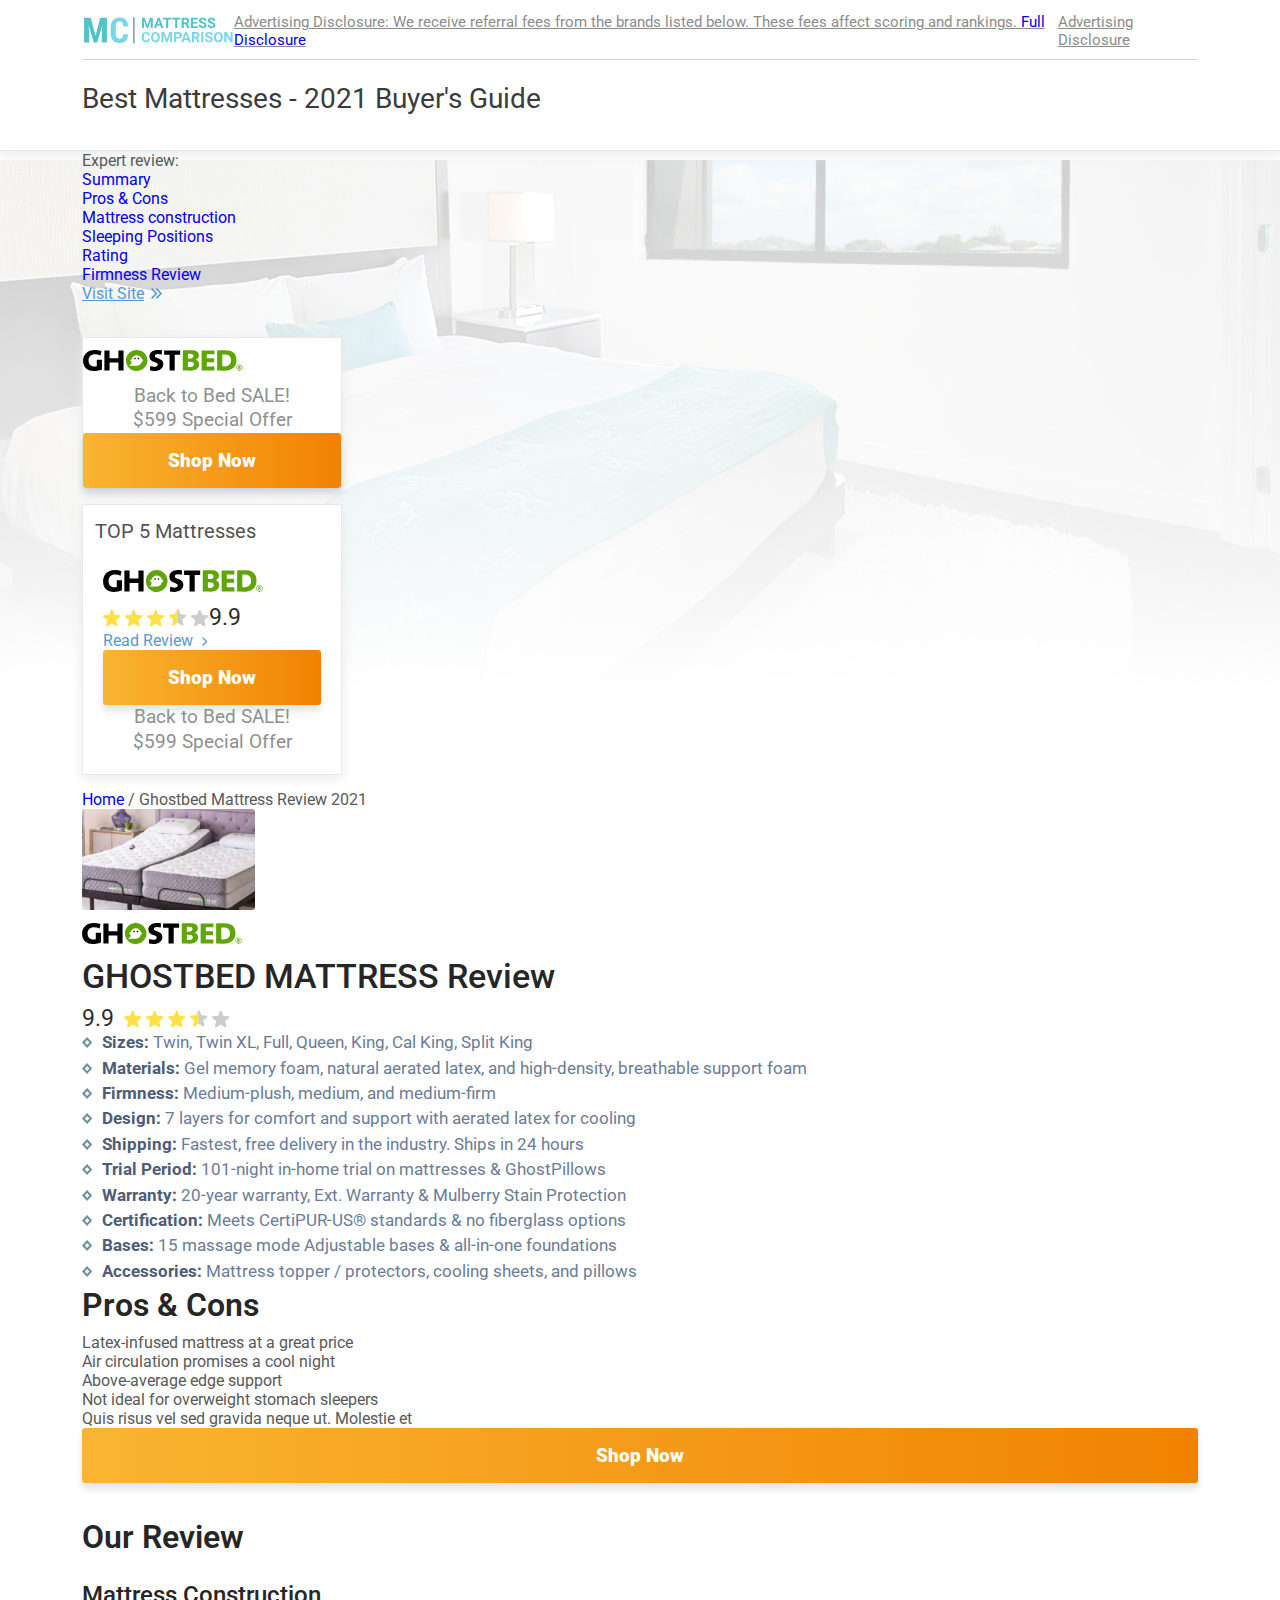
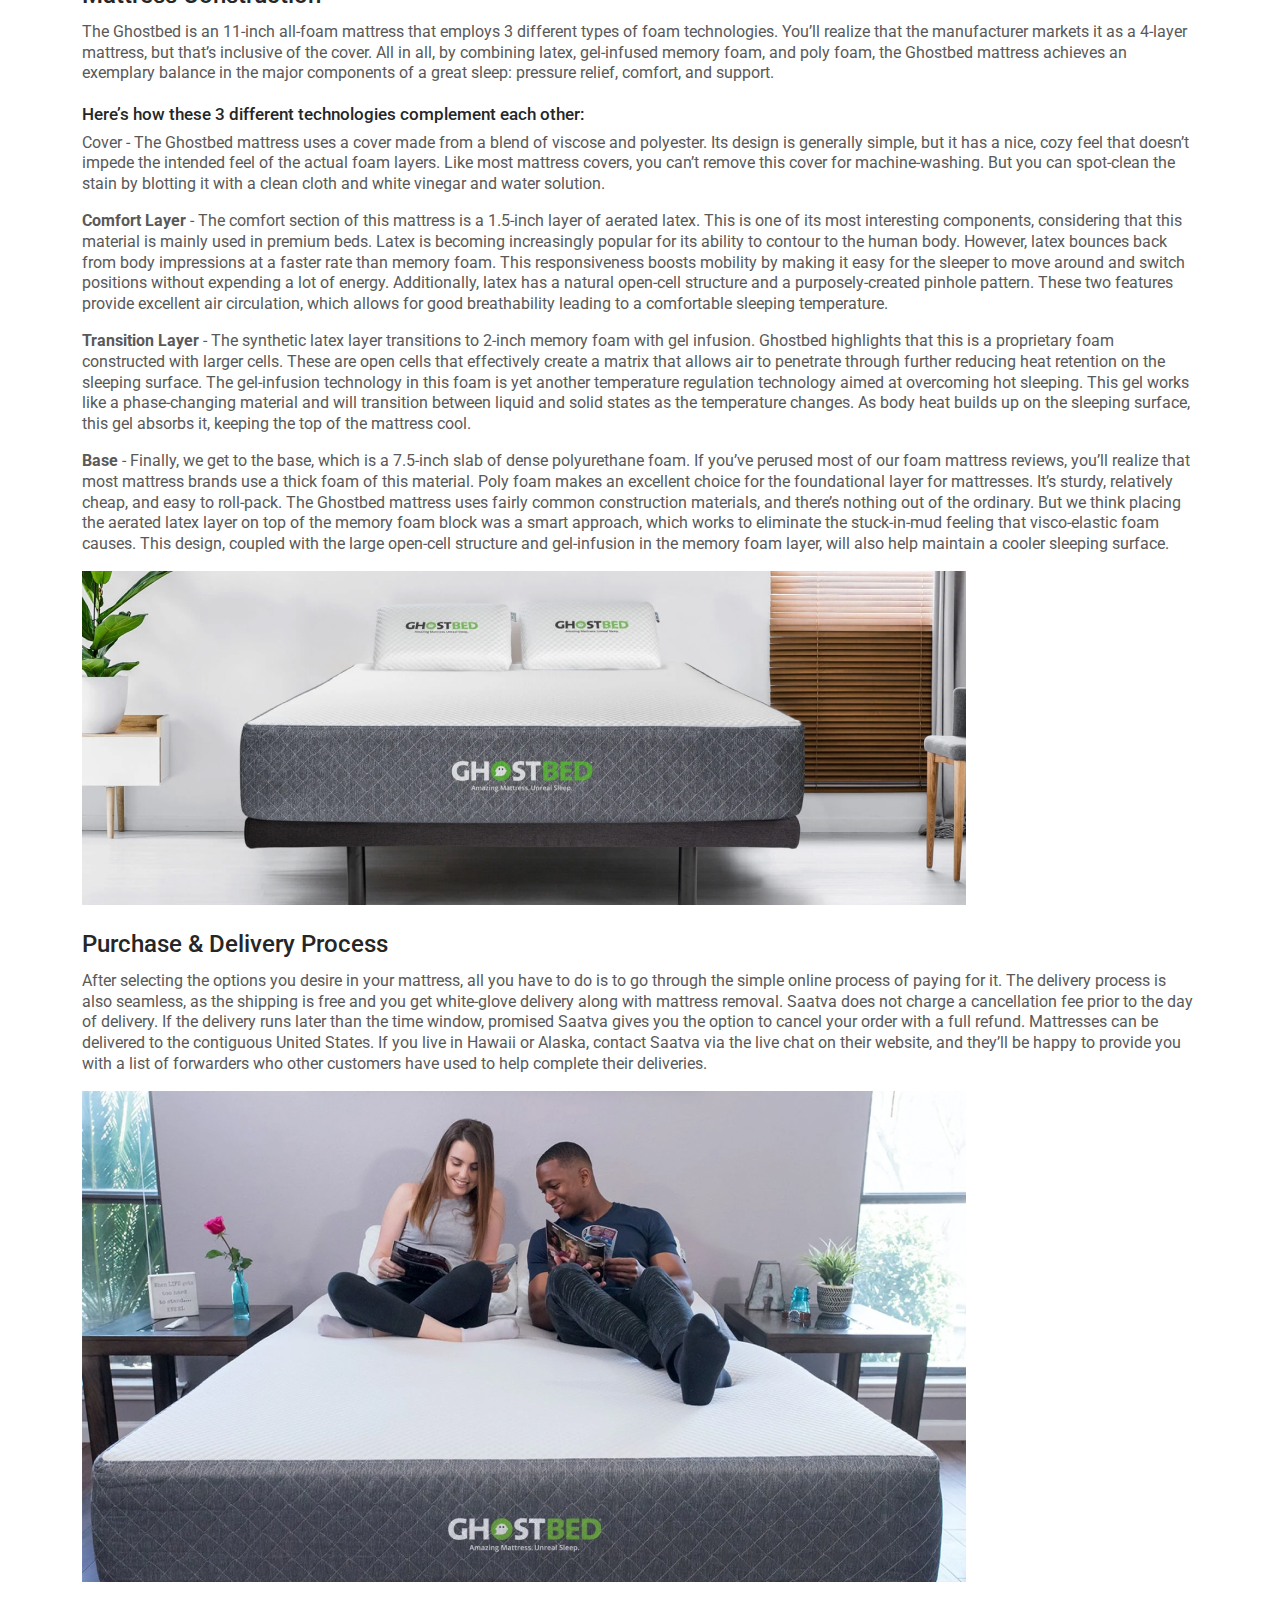
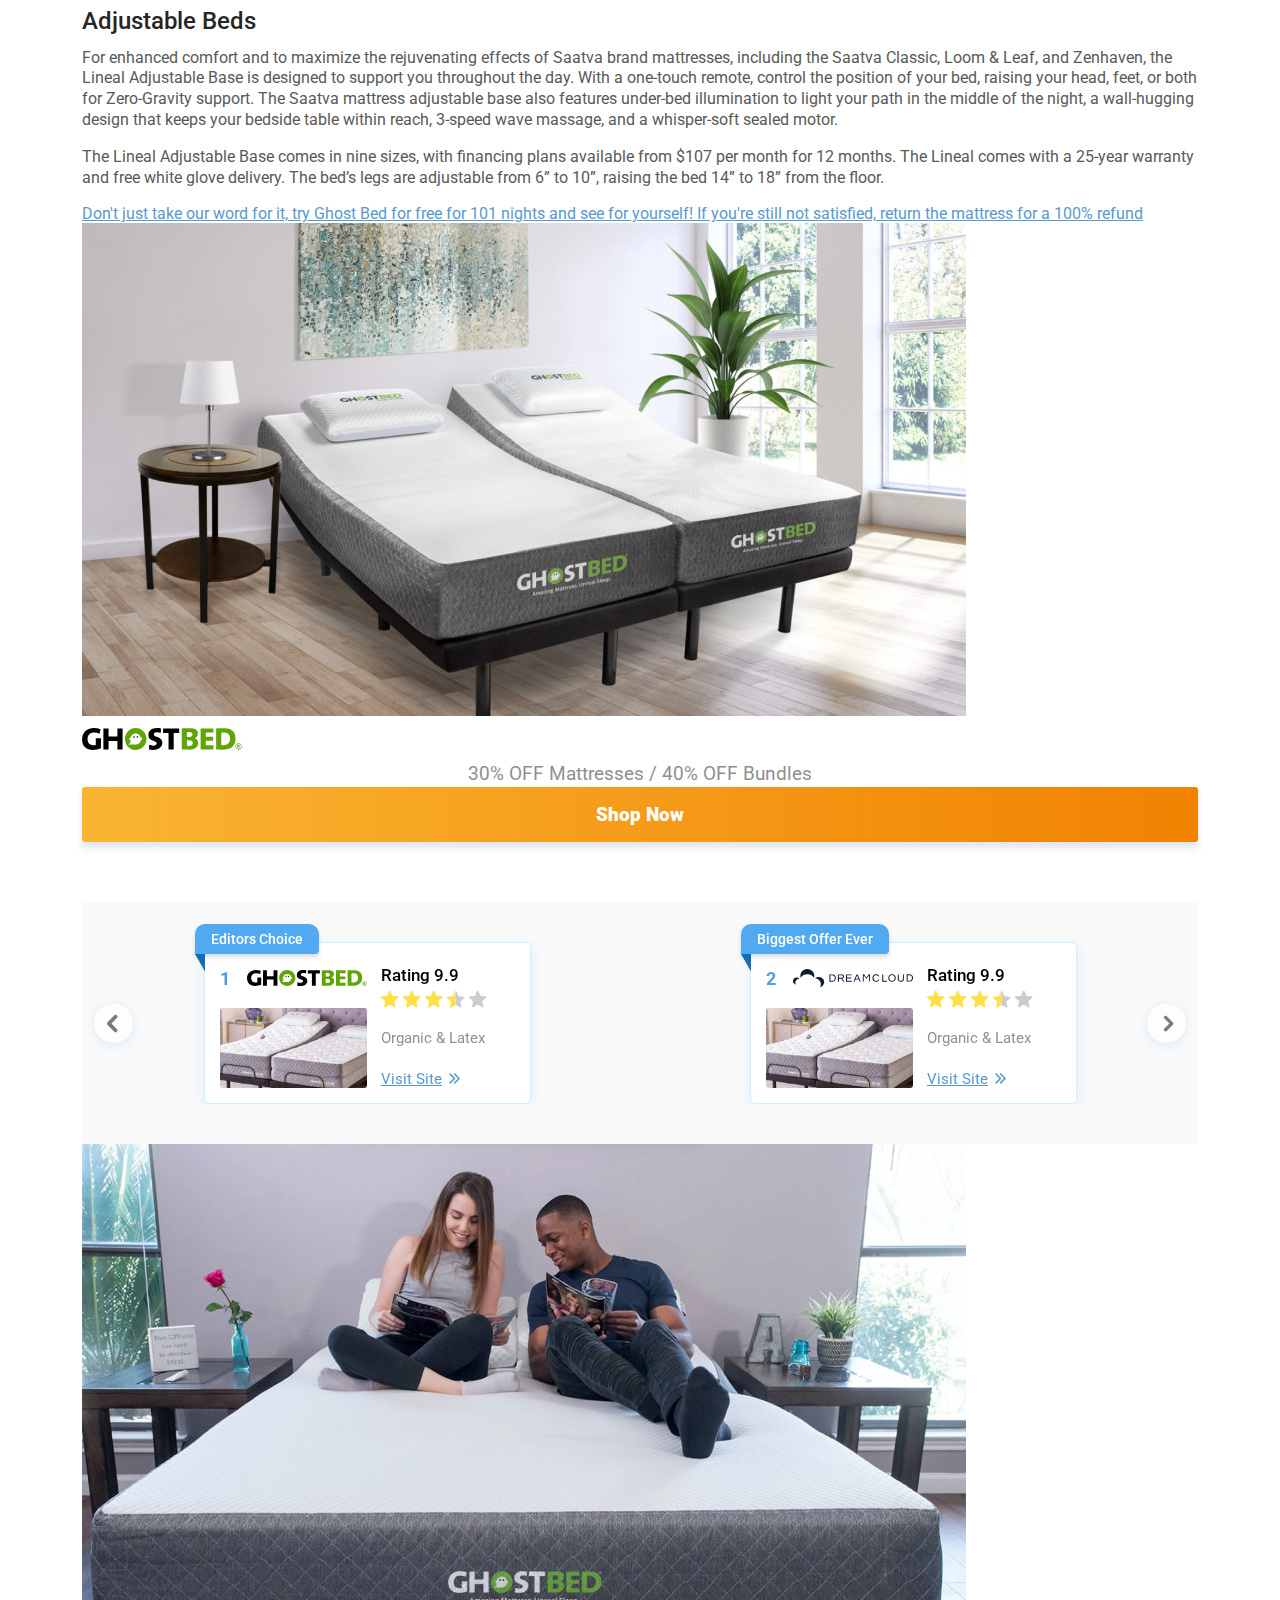
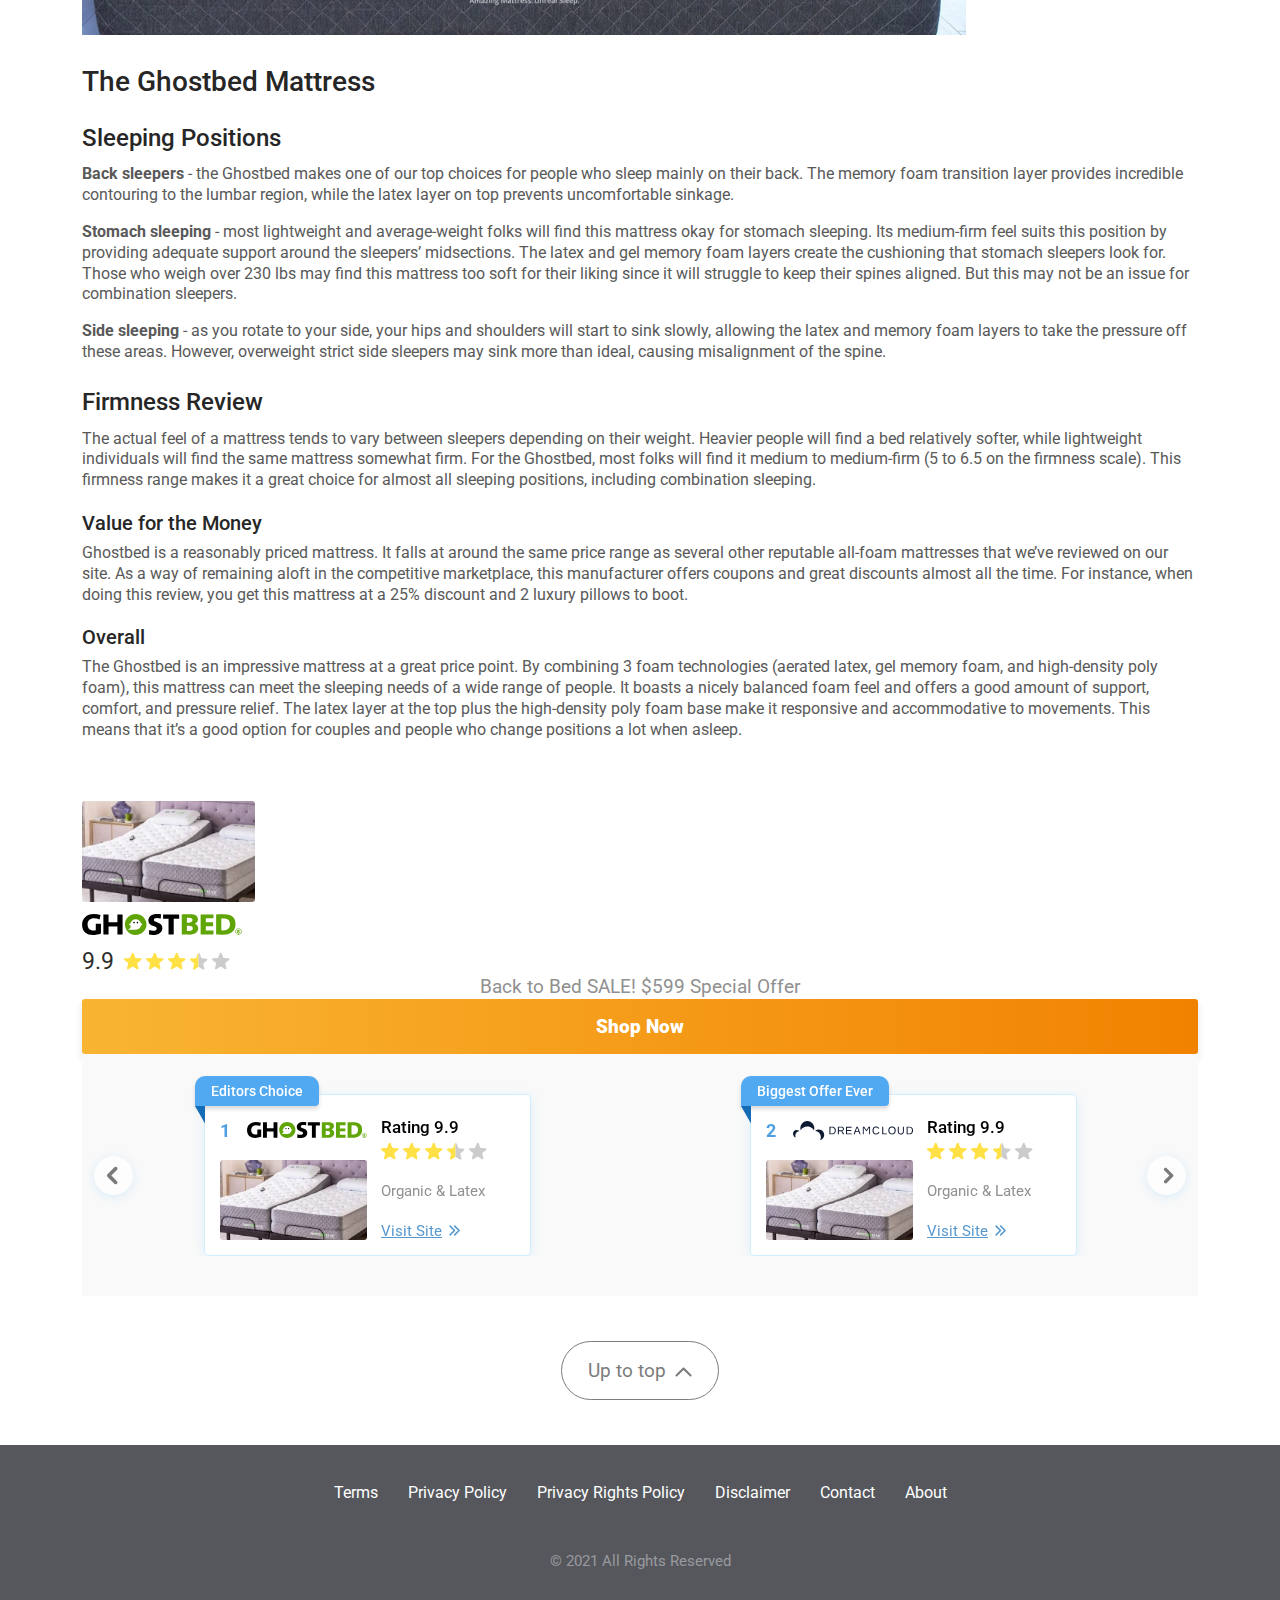
==== review.html @ 54f929f2 "Add files via upload" ====
<!DOCTYPE html>
<html lang="en">
<head>
    <meta name="robots" content="noindex" /> 
    <meta name="AdsBot-Google" content="noindex" />
    
    <meta charset="UTF-8">
    <meta http-equiv="X-UA-Compatible" content="IE=edge">
    <meta name="viewport" content="width=device-width, initial-scale=1.0">
    <title>Top 10 Matresses 2021</title>

    <link rel="preconnect" href="https://fonts.googleapis.com">
    <link rel="preconnect" href="https://fonts.gstatic.com" crossorigin>
    <link href="https://fonts.googleapis.com/css2?family=Roboto:wght@400;500;700&display=swap" rel="stylesheet">
    <link rel="stylesheet" href="css/main.min.css">
    <link rel="stylesheet" href="css/desktop.min.css" media="(min-width: 576px)">
</head>
<body>
    <header class="header">
        <div class="container">
            <nav class="nav header__nav">
                <a href="index.html" class="logo nav__logo">
                    Mattress Comparison
                    <img src="img/main-logo.svg" alt="Logo">
                </a>

                <div class="nav__content">
                    <div class="disclosure nav__disclosure nav__disclosure_desktop">
                        Advertising Disclosure: We receive referral fees from the brands listed below. These fees affect scoring and rankings. <a href="#">Full Disclosure</a>
                    </div>
                    <a href="#" class="disclosure nav__disclosure">
                        Advertising Disclosure
                    </a>
                </div>
            </nav>

            <div class="header__content">
                <h1 class="header__title">Best Mattresses - 2021 Buyer's Guide</h1>
                <div class="updated header__updated">
                    Updated October, 2021
                </div>
            </div>
        </div>
    </header>

    <section class="nav-fixed" id="navFixed">
        <div class="container">
            <nav class="nav">
                <a href="index.html" class="logo nav__logo">
                    Mattress Comparison
                    <img src="img/main-logo.svg" alt="Logo">
                </a>
        
                <div class="nav__content">
                    <a href="#" class="disclosure nav__disclosure">
                        Advertising Disclosure
                    </a>
                </div>
            </nav>
        </div>
    </section>

    <section class="anchor-collapse">
        <div class="container">
            <div class="anchor-collapse__wrapper">
                <div class="anchor-collapse__title">Expert review:</div>
                <div class="anchor-collapse__list">
                    <div class="anchor-collapse__item">
                        <a href="#">Summary</a>
                    </div>
                    <div class="anchor-collapse__item">
                        <a href="#">Pros & Cons</a>
                    </div>
                    <div class="anchor-collapse__item">
                        <a href="#">Mattress construction</a>
                    </div>
                    <div class="anchor-collapse__item">
                        <a href="#">Sleeping Positions</a>
                    </div>
                    <div class="anchor-collapse__item">
                        <a href="#">Rating</a>
                    </div>
                    <div class="anchor-collapse__item">
                        <a href="#">Firmness Review</a>
                    </div>

                    <div class="anchor-collapse__link">
                        <a href="#" class="link link-underline link-double-arrow">Visit Site</a>
                    </div>
                </div>
            </div>
        </div>
    </section>

    <main>
        <div class="container">
            <aside class="aside side_right">
                <div class="aside__block">
                    <div class="card-badge card-badge_blue">Editors Choice</div>

                    <div class="image-logo">
                        <img src="img/mattress-logo.svg" alt="Logo Mattress">
                    </div>

                    <div class="cta-offer">
                        Back to Bed SALE!<br>
                        $599 Special Offer
                    </div>

                    <a href="#" class="btn btn-primary">Shop Now</a>
                </div>

                <div class="aside__block">
                    <div class="aside__title">TOP 5 Mattresses</div>

                    <div class="aside__content">
                        <div class="top5-box">
                            <ul class="top5-list">
                                <li>
                                    <div class="top5__card">
                                        <div class="top5__col">
                                            <div class="image-logo">
                                                <img src="img/mattress-logo.svg" alt="Logo Mattress">
                                            </div>
                                            <div class="score-box top5__score-box">
                                                <div class="score-stars">
                                                    <span class="star star_full"></span>
                                                    <span class="star star_full"></span>
                                                    <span class="star star_full"></span>
                                                    <span class="star star_half"></span>
                                                    <span class="star star_empty"></span>
                                                </div>
                                                <div class="score-value">9.9</div>
                                            </div>
                                            <a href="review.html" class="link link-arrow">
                                                Read Review
                                            </a>
                                        </div>
                                        <div class="top5__col">
                                            <a href="#" class="btn btn-primary">Shop Now</a>
                                            <div class="cta-offer">
                                                Back to Bed SALE!<br>
                                                $599 Special Offer
                                            </div>
                                        </div>
                                    </div>
                                </li>
                            </ul>
                        </div>
                    </div>
                </div>
            </aside>

            <div class="main-content">
                <div class="block-area block-area_shadow-m">
                    <div class="breadcrumbs">
                        <a href="index.html">Home</a>
                        <span>/</span>
                        <span class="current">Ghostbed Mattress Review 2021</span>
                    </div>

                    <section class="summary">
                        <div class="summary__image">
                            <div class="image-img">
                                <img src="img/mattress-img.webp" alt="Image Mattress">
                            </div>
                            <div class="image-logo">
                                <img src="img/mattress-logo.svg" alt="Logo Mattress">
                            </div>
                        </div>

                        <div class="summary__content">
                            <h1>GHOSTBED MATTRESS Review</h1>

                            <div class="score-box summary__score-box">
                                <div class="score-value">9.9</div>
                                <div class="score-stars">
                                    <span class="star star_full"></span>
                                    <span class="star star_full"></span>
                                    <span class="star star_full"></span>
                                    <span class="star star_half"></span>
                                    <span class="star star_empty"></span>
                                </div>
                            </div>

                            <ul class="features-list">
                                <li>
                                    <b>Sizes:</b> Twin, Twin XL, Full, Queen, King, Cal King, Split King
                                </li>
                                <li>
                                    <b>Materials:</b> Gel memory foam, natural aerated latex, and high-density, breathable support foam
                                </li>
                                <li>
                                    <b>Firmness:</b> Medium-plush, medium, and medium-firm
                                </li>
                                <li>
                                    <b>Design:</b> 7 layers for comfort and support with aerated latex for cooling
                                </li>
                                <li>
                                    <b>Shipping:</b> Fastest, free delivery in the industry. Ships in 24 hours
                                </li>
                                <li>
                                    <b>Trial Period:</b> 101-night in-home trial on mattresses & GhostPillows
                                </li>
                                <li>
                                    <b>Warranty:</b> 20-year warranty, Ext. Warranty & Mulberry Stain Protection
                                </li>
                                <li>
                                    <b>Certification:</b> Meets CertiPUR-US® standards & no fiberglass options
                                </li>
                                <li>
                                    <b>Bases:</b> 15 massage mode Adjustable bases & all-in-one foundations
                                </li>
                                <li>
                                    <b>Accessories:</b> Mattress topper / protectors, cooling sheets, and pillows
                                </li>
                            </ul>
                        </div>
                    </section>
                </div>

                <div class="block-area block-area_shadow-m">
                    <section class="pros">
                        <h2>Pros & Cons</h2>

                        <div class="pros__box">
                            <div class="pros__col">
                                <ul class="pros__list pros__list_pros">
                                    <li>Latex-infused mattress at a great price</li>
                                    <li>Air circulation promises a cool night</li>
                                    <li>Above-average edge support</li>
                                </ul>
                            </div>
                            <div class="pros__col">
                                <ul class="pros__list pros__list_cons">
                                    <li>Not ideal for overweight stomach sleepers</li>
                                    <li>Quis risus vel sed gravida neque ut. Molestie et</li>
                                </ul>
                            </div>
                        </div>

                        <a href="#" class="btn btn-primary">Shop Now</a>
                    </section>
                </div>

                <div class="block-area">
                    <section class="article">
                        <h2>Our Review</h2>
    
                        <h4>Mattress Construction</h4>
    
                        <p>
                            The Ghostbed is an 11-inch all-foam mattress that employs 3 different types of foam technologies. You’ll realize that the manufacturer markets it as a 4-layer mattress, but that’s inclusive of the cover. All in all, by combining latex, gel-infused memory foam, and poly foam, the Ghostbed mattress achieves an exemplary balance in the major components of a great sleep: pressure relief, comfort, and support. 
                        </p>
    
                        <h6>Here’s how these 3 different technologies complement each other:</h6>
    
                        <p>
                            Cover - The Ghostbed mattress uses a cover made from a blend of viscose and polyester. Its design is generally simple, but it has a nice, cozy feel that doesn’t impede the intended feel of the actual foam layers. Like most mattress covers, you can’t remove this cover for machine-washing. But you can spot-clean the stain by blotting it with a clean cloth and white vinegar and water solution.
                        </p>
    
                        <p>
                            <b>Comfort Layer</b> - The comfort section of this mattress is a 1.5-inch layer of aerated latex. This is one of its most interesting components, considering that this material is mainly used in premium beds. Latex is becoming increasingly popular for its ability to contour to the human body. However, latex bounces back from body impressions at a faster rate than memory foam. This responsiveness boosts mobility by making it easy for the sleeper to move around and switch positions without expending a lot of energy. Additionally, latex has a natural open-cell structure and a purposely-created pinhole pattern. These two features provide excellent air circulation, which allows for good breathability leading to a comfortable sleeping temperature.
                        </p>
                        <p>
                            <b>Transition Layer</b> - The synthetic latex layer transitions to 2-inch memory foam with gel infusion. Ghostbed highlights that this is a proprietary foam constructed with larger cells. These are open cells that effectively create a matrix that allows air to penetrate through further reducing heat retention on the sleeping surface. The gel-infusion technology in this foam is yet another temperature regulation technology aimed at overcoming hot sleeping. This gel works like a phase-changing material and will transition between liquid and solid states as the temperature changes. As body heat builds up on the sleeping surface, this gel absorbs it, keeping the top of the mattress cool.
                        </p>
    
                        <p>
                            <b>Base</b> - Finally, we get to the base, which is a 7.5-inch slab of dense polyurethane foam. If you’ve perused most of our foam mattress reviews, you’ll realize that most mattress brands use a thick foam of this material. Poly foam makes an excellent choice for the foundational layer for mattresses. It’s sturdy, relatively cheap, and easy to roll-pack. The Ghostbed mattress uses fairly common construction materials, and there’s nothing out of the ordinary. But we think placing the aerated latex layer on top of the memory foam block was a smart approach, which works to eliminate the stuck-in-mud feeling that visco-elastic foam causes. This design, coupled with the large open-cell structure and gel-infusion in the memory foam layer, will also help maintain a cooler sleeping surface.
                        </p>

                        <img src="img/article-img1.webp" alt="Ghostbed">

                        <h4>Purchase & Delivery Process</h4>

                        <p>
                            After selecting the options you desire in your mattress, all you have to do is to go through the simple online process of paying for it. The delivery process is also seamless, as the shipping is free and you get white-glove delivery along with mattress removal. Saatva does not charge a cancellation fee prior to the day of delivery. If the delivery runs later than the time window, promised Saatva gives you the option to cancel your order with a full refund. Mattresses can be delivered to the contiguous United States. If you live in Hawaii or Alaska, contact Saatva via the live chat on their website, and they’ll be happy to provide you with a list of forwarders who other customers have used to help complete their deliveries.
                        </p>

                        <img src="img/article-img2.webp" alt="Ghostbed">

                        <h4>Adjustable Beds</h4>

                        <p>
                            For enhanced comfort and to maximize the rejuvenating effects of Saatva brand mattresses, including the Saatva Classic, Loom & Leaf, and Zenhaven, the Lineal Adjustable Base is designed to support you throughout the day. With a one-touch remote, control the position of your bed, raising your head, feet, or both for Zero-Gravity support. The Saatva mattress adjustable base also features under-bed illumination to light your path in the middle of the night, a wall-hugging design that keeps your bedside table within reach, 3-speed wave massage, and a whisper-soft sealed motor.
                        </p>
                        <p>
                            The Lineal Adjustable Base comes in nine sizes, with financing plans available from $107 per month for 12 months. The Lineal comes with a 25-year warranty and free white glove delivery. The bed’s legs are adjustable from 6” to 10”, raising the bed 14” to 18” from the floor.  
                        </p>

                        <div class="article__promotion-link">
                            <a href="#" class="link link-underline">
                                Don't just take our word for it, try Ghost Bed for free for 101 nights and see for yourself! If you're still not satisfied, return the mattress for a 100% refund
                            </a>
                        </div>

                        <footer class="article__footer">
                            <img src="img/article-img3.webp" alt="Ghostbed">

                            <div class="article__footer-container">
                                <div class="article__footer-col">
                                    <div class="image-logo">
                                        <img src="img/mattress-logo.svg" alt="Logo Mattress">
                                    </div>
                                </div>
                                <div class="article__footer-col">
                                    <div class="cta-box">
                                        <div class="cta-offer">
                                            30% OFF Mattresses / 40% OFF Bundles
                                        </div>
                                        <a href="#" class="btn btn-primary">Shop Now</a>
                                    </div>
                                </div>
                            </div>
                        </footer>
                    </section>
                </div>

                <section class="cards-slider">
                    <div class="container">
                        <div class="cards-slider__list_short splide">
                            <div class="splide__track">
                                <ul class="splide__list">
                                    <li class="splide__slide">
                                        <a href="#" class="cards-slider__item">
                                            <div class="card-badge card-badge_blue">Editors Choice</div>
                                            <div class="image-box cards-slider__image-box">
                                                <div class="card-rank cards-slider__image-rank">
                                                    1
                                                </div>
                                                <div class="image-logo">
                                                    <img src="img/mattress-logo.svg" alt="Logo Mattress" width="167" height="40">
                                                </div>
                                                <div class="image-img">
                                                    <img src="img/mattress-img.webp" alt="Image Mattress" width="223" height="153">
                                                </div>
                                            </div>
                
                                            <div class="cards-slider__content-box">
                                                <div class="score-box cards-slider__score-box">
                                                    <div class="score-value">Rating 9.9</div>
                                                    <div class="score-stars">
                                                        <span class="star star_full"></span>
                                                        <span class="star star_full"></span>
                                                        <span class="star star_full"></span>
                                                        <span class="star star_half"></span>
                                                        <span class="star star_empty"></span>
                                                    </div>
                                                </div>
                                                <div class="cards-slider__key">Organic & Latex</div>
                                                <div class="link link-underline link-double-arrow">Visit Site</div>
                                            </div>
                                        </a>
                                    </li>
                                    <li class="splide__slide">
                                        <a href="#" class="cards-slider__item">
                                            <div class="card-badge card-badge_blue">Biggest Offer Ever</div>
                                            <div class="image-box cards-slider__image-box">
                                                <div class="card-rank cards-slider__image-rank">
                                                    2
                                                </div>
                                                <div class="image-logo">
                                                    <img src="img/mattress-logo2.svg" alt="Logo Mattress" width="167" height="40">
                                                </div>
                                                <div class="image-img">
                                                    <img src="img/mattress-img.webp" alt="Image Mattress" width="223" height="153">
                                                </div>
                                            </div>
                
                                            <div class="cards-slider__content-box">
                                                <div class="score-box cards-slider__score-box">
                                                    <div class="score-value">Rating 9.9</div>
                                                    <div class="score-stars">
                                                        <span class="star star_full"></span>
                                                        <span class="star star_full"></span>
                                                        <span class="star star_full"></span>
                                                        <span class="star star_half"></span>
                                                        <span class="star star_empty"></span>
                                                    </div>
                                                </div>
                                                <div class="cards-slider__key">Organic & Latex</div>
                                                <div class="link link-underline link-double-arrow">Visit Site</div>
                                            </div>
                                        </a>
                                    </li>
                                    <li class="splide__slide">
                                        <a href="#" class="cards-slider__item">
                                            <div class="image-box cards-slider__image-box">
                                                <div class="card-rank cards-slider__image-rank">
                                                    3
                                                </div>
                                                <div class="image-logo">
                                                    <img src="img/mattress-logo3.svg" alt="Logo Mattress" width="167" height="40">
                                                </div>
                                                <div class="image-img">
                                                    <img src="img/mattress-img.webp" alt="Image Mattress" width="223" height="153">
                                                </div>
                                            </div>
                
                                            <div class="cards-slider__content-box">
                                                <div class="score-box cards-slider__score-box">
                                                    <div class="score-value">Rating 9.9</div>
                                                    <div class="score-stars">
                                                        <span class="star star_full"></span>
                                                        <span class="star star_full"></span>
                                                        <span class="star star_full"></span>
                                                        <span class="star star_half"></span>
                                                        <span class="star star_empty"></span>
                                                    </div>
                                                </div>
                                                <div class="cards-slider__key">Organic & Latex</div>
                                                <div class="link link-underline link-double-arrow">Visit Site</div>
                                            </div>
                                        </a>
                                    </li>
                                    <li class="splide__slide">
                                        <a href="#" class="cards-slider__item">
                                            <div class="image-box cards-slider__image-box">
                                                <div class="card-rank cards-slider__image-rank">
                                                    4
                                                </div>
                                                <div class="image-logo">
                                                    <img src="img/mattress-logo4.svg" alt="Logo Mattress" width="167" height="40">
                                                </div>
                                                <div class="image-img">
                                                    <img src="img/mattress-img.webp" alt="Image Mattress" width="223" height="153">
                                                </div>
                                            </div>
                
                                            <div class="cards-slider__content-box">
                                                <div class="score-box cards-slider__score-box">
                                                    <div class="score-value">Rating 9.9</div>
                                                    <div class="score-stars">
                                                        <span class="star star_full"></span>
                                                        <span class="star star_full"></span>
                                                        <span class="star star_full"></span>
                                                        <span class="star star_half"></span>
                                                        <span class="star star_empty"></span>
                                                    </div>
                                                </div>
                                                <div class="cards-slider__key">Organic & Latex</div>
                                                <div class="link link-underline link-double-arrow">Visit Site</div>
                                            </div>
                                        </a>
                                    </li>
                                    <li class="splide__slide">
                                        <a href="#" class="cards-slider__item">
                                            <div class="image-box cards-slider__image-box">
                                                <div class="card-rank cards-slider__image-rank">
                                                    5
                                                </div>
                                                <div class="image-logo">
                                                    <img src="img/mattress-logo5.svg" alt="Logo Mattress" width="167" height="40">
                                                </div>
                                                <div class="image-img">
                                                    <img src="img/mattress-img.webp" alt="Image Mattress" width="223" height="153">
                                                </div>
                                            </div>
                
                                            <div class="cards-slider__content-box">
                                                <div class="score-box cards-slider__score-box">
                                                    <div class="score-value">Rating 9.9</div>
                                                    <div class="score-stars">
                                                        <span class="star star_full"></span>
                                                        <span class="star star_full"></span>
                                                        <span class="star star_full"></span>
                                                        <span class="star star_half"></span>
                                                        <span class="star star_empty"></span>
                                                    </div>
                                                </div>
                                                <div class="cards-slider__key">Organic & Latex</div>
                                                <div class="link link-underline link-double-arrow">Visit Site</div>
                                            </div>
                                        </a>
                                    </li>
                                    <li class="splide__slide">
                                        <a href="#" class="cards-slider__item">
                                            <div class="image-box cards-slider__image-box">
                                                <div class="card-rank cards-slider__image-rank">
                                                    6
                                                </div>
                                                <div class="image-logo">
                                                    <img src="img/mattress-logo6.svg" alt="Logo Mattress" width="167" height="40">
                                                </div>
                                                <div class="image-img">
                                                    <img src="img/mattress-img.webp" alt="Image Mattress" width="223" height="153">
                                                </div>
                                            </div>
                
                                            <div class="cards-slider__content-box">
                                                <div class="score-box cards-slider__score-box">
                                                    <div class="score-value">Rating 9.9</div>
                                                    <div class="score-stars">
                                                        <span class="star star_full"></span>
                                                        <span class="star star_full"></span>
                                                        <span class="star star_full"></span>
                                                        <span class="star star_half"></span>
                                                        <span class="star star_empty"></span>
                                                    </div>
                                                </div>
                                                <div class="cards-slider__key">Organic & Latex</div>
                                                <div class="link link-underline link-double-arrow">Visit Site</div>
                                            </div>
                                        </a>
                                    </li>
                                    <li class="splide__slide">
                                        <a href="#" class="cards-slider__item">
                                            <div class="image-box cards-slider__image-box">
                                                <div class="card-rank cards-slider__image-rank">
                                                    7
                                                </div>
                                                <div class="image-logo">
                                                    <img src="img/mattress-logo7.svg" alt="Logo Mattress" width="167" height="40">
                                                </div>
                                                <div class="image-img">
                                                    <img src="img/mattress-img.webp" alt="Image Mattress" width="223" height="153">
                                                </div>
                                            </div>
                
                                            <div class="cards-slider__content-box">
                                                <div class="score-box cards-slider__score-box">
                                                    <div class="score-value">Rating 9.9</div>
                                                    <div class="score-stars">
                                                        <span class="star star_full"></span>
                                                        <span class="star star_full"></span>
                                                        <span class="star star_full"></span>
                                                        <span class="star star_half"></span>
                                                        <span class="star star_empty"></span>
                                                    </div>
                                                </div>
                                                <div class="cards-slider__key">Organic & Latex</div>
                                                <div class="link link-underline link-double-arrow">Visit Site</div>
                                            </div>
                                        </a>
                                    </li>
                                    <li class="splide__slide">
                                        <a href="#" class="cards-slider__item">
                                            <div class="image-box cards-slider__image-box">
                                                <div class="card-rank cards-slider__image-rank">
                                                    8
                                                </div>
                                                <div class="image-logo">
                                                    <img src="img/mattress-logo8.svg" alt="Logo Mattress" width="167" height="40">
                                                </div>
                                                <div class="image-img">
                                                    <img src="img/mattress-img.webp" alt="Image Mattress" width="223" height="153">
                                                </div>
                                            </div>
                
                                            <div class="cards-slider__content-box">
                                                <div class="score-box cards-slider__score-box">
                                                    <div class="score-value">Rating 9.9</div>
                                                    <div class="score-stars">
                                                        <span class="star star_full"></span>
                                                        <span class="star star_full"></span>
                                                        <span class="star star_full"></span>
                                                        <span class="star star_half"></span>
                                                        <span class="star star_empty"></span>
                                                    </div>
                                                </div>
                                                <div class="cards-slider__key">Organic & Latex</div>
                                                <div class="link link-underline link-double-arrow">Visit Site</div>
                                            </div>
                                        </a>
                                    </li>
                                    <li class="splide__slide">
                                        <a href="#" class="cards-slider__item">
                                            <div class="image-box cards-slider__image-box">
                                                <div class="card-rank cards-slider__image-rank">
                                                    9
                                                </div>
                                                <div class="image-logo">
                                                    <img src="img/mattress-logo9.svg" alt="Logo Mattress" width="167" height="40">
                                                </div>
                                                <div class="image-img">
                                                    <img src="img/mattress-img.webp" alt="Image Mattress" width="223" height="153">
                                                </div>
                                            </div>
                
                                            <div class="cards-slider__content-box">
                                                <div class="score-box cards-slider__score-box">
                                                    <div class="score-value">Rating 9.9</div>
                                                    <div class="score-stars">
                                                        <span class="star star_full"></span>
                                                        <span class="star star_full"></span>
                                                        <span class="star star_full"></span>
                                                        <span class="star star_half"></span>
                                                        <span class="star star_empty"></span>
                                                    </div>
                                                </div>
                                                <div class="cards-slider__key">Organic & Latex</div>
                                                <div class="link link-underline link-double-arrow">Visit Site</div>
                                            </div>
                                        </a>
                                    </li>
                                    <li class="splide__slide">
                                        <a href="#" class="cards-slider__item">
                                            <div class="image-box cards-slider__image-box">
                                                <div class="card-rank cards-slider__image-rank">
                                                    10
                                                </div>
                                                <div class="image-logo">
                                                    <img src="img/mattress-logo10.svg" alt="Logo Mattress" width="167" height="40">
                                                </div>
                                                <div class="image-img">
                                                    <img src="img/mattress-img.webp" alt="Image Mattress" width="223" height="153">
                                                </div>
                                            </div>
                
                                            <div class="cards-slider__content-box">
                                                <div class="score-box cards-slider__score-box">
                                                    <div class="score-value">Rating 9.9</div>
                                                    <div class="score-stars">
                                                        <span class="star star_full"></span>
                                                        <span class="star star_full"></span>
                                                        <span class="star star_full"></span>
                                                        <span class="star star_half"></span>
                                                        <span class="star star_empty"></span>
                                                    </div>
                                                </div>
                                                <div class="cards-slider__key">Organic & Latex</div>
                                                <div class="link link-underline link-double-arrow">Visit Site</div>
                                            </div>
                                        </a>
                                    </li>
                                </ul>
                            </div>
                            <div class="splide__arrows">
                                <button class="splide__arrow splide__arrow--prev">
                                </button>
                                <button class="splide__arrow splide__arrow--next">
                                </button>
                            </div>
                        </div>
                    </div>
                </section>

                <div class="block-area">
                    <div class="full-image">
                        <img src="img/article-img2.webp" alt="Ghostbed">
                    </div>

                    <section class="article">
                        <h3>The Ghostbed Mattress</h3>

                        <h4>Sleeping Positions</h4>

                        <p>
                            <b>Back sleepers</b> - the Ghostbed makes one of our top choices for people who sleep mainly on their back. The memory foam transition layer provides incredible contouring to the lumbar region, while the latex layer on top prevents uncomfortable sinkage.
                        </p>

                        <p>
                            <b>Stomach sleeping</b> - most lightweight and average-weight folks will find this mattress okay for stomach sleeping. Its medium-firm feel suits this position by providing adequate support around the sleepers’ midsections. The latex and gel memory foam layers create the cushioning that stomach sleepers look for. Those who weigh over 230 lbs may find this mattress too soft for their liking since it will struggle to keep their spines aligned. But this may not be an issue for combination sleepers.
                        </p>

                        <p>
                            <b>Side sleeping</b> - as you rotate to your side, your hips and shoulders will start to sink slowly, allowing the latex and memory foam layers to take the pressure off these areas. However, overweight strict side sleepers may sink more than ideal, causing misalignment of the spine.
                        </p>

                        <h4>Firmness Review</h4>

                        <p>
                            The actual feel of a mattress tends to vary between sleepers depending on their weight. Heavier people will find a bed relatively softer, while lightweight individuals will find the same mattress somewhat firm. For the Ghostbed, most folks will find it medium to medium-firm (5 to 6.5 on the firmness scale). This firmness range makes it a great choice for almost all sleeping positions, including combination sleeping.
                        </p>

                        <h5>Value for the Money</h5>

                        <p>
                            Ghostbed is a reasonably priced mattress. It falls at around the same price range as several other reputable all-foam mattresses that we’ve reviewed on our site. As a way of remaining aloft in the competitive marketplace, this manufacturer offers coupons and great discounts almost all the time. For instance, when doing this review, you get this mattress at a 25% discount and 2 luxury pillows to boot.
                        </p>

                        <h5>Overall</h5>

                        <p>
                            The Ghostbed is an impressive mattress at a great price point. By combining 3 foam technologies (aerated latex, gel memory foam, and high-density poly foam), this mattress can meet the sleeping needs of a wide range of people. It boasts a nicely balanced foam feel and offers a good amount of support, comfort, and pressure relief. The latex layer at the top plus the high-density poly foam base make it responsive and accommodative to movements. This means that it’s a good option for couples and people who change positions a lot when asleep.  
                        </p>
                    </section>
                </div>

                <div class="block-area block-area_shadow-m">
                    <section class="promo-card">
                        <div class="card-badge card-badge_blue">Editors Choice</div>

                        <div class="promo-card__box">
                            <div class="promo-card__col">
                                <div class="image-img">
                                    <img src="img/mattress-img.webp" alt="Image Mattress">
                                </div>
                            </div>
                            <div class="promo-card__col">
                                <div class="promo-card__content">
                                    <div class="promo-card__line">
                                        <div class="image-logo">
                                            <img src="img/mattress-logo.svg" alt="Logo Mattress">
                                        </div>

                                        <div class="score-box">
                                            <div class="score-value">9.9</div>
                                            <div class="score-stars">
                                                <span class="star star_full"></span>
                                                <span class="star star_full"></span>
                                                <span class="star star_full"></span>
                                                <span class="star star_half"></span>
                                                <span class="star star_empty"></span>
                                            </div>
                                        </div>
                                    </div>

                                    <div class="cta-offer">
                                        Back to Bed SALE! $599 Special Offer
                                    </div>

                                    <a href="#" class="btn btn-primary">Shop Now</a>
                                </div>
                            </div>
                        </div>
                    </section>
                </div>

                <section class="cards-slider">
                    <div class="container">
                        <div class="cards-slider__list_short splide">
                            <div class="splide__track">
                                <ul class="splide__list">
                                    <li class="splide__slide">
                                        <a href="#" class="cards-slider__item">
                                            <div class="card-badge card-badge_blue">Editors Choice</div>
                                            <div class="image-box cards-slider__image-box">
                                                <div class="card-rank cards-slider__image-rank">
                                                    1
                                                </div>
                                                <div class="image-logo">
                                                    <img src="img/mattress-logo.svg" alt="Logo Mattress" width="167" height="40">
                                                </div>
                                                <div class="image-img">
                                                    <img src="img/mattress-img.webp" alt="Image Mattress" width="223" height="153">
                                                </div>
                                            </div>
                
                                            <div class="cards-slider__content-box">
                                                <div class="score-box cards-slider__score-box">
                                                    <div class="score-value">Rating 9.9</div>
                                                    <div class="score-stars">
                                                        <span class="star star_full"></span>
                                                        <span class="star star_full"></span>
                                                        <span class="star star_full"></span>
                                                        <span class="star star_half"></span>
                                                        <span class="star star_empty"></span>
                                                    </div>
                                                </div>
                                                <div class="cards-slider__key">Organic & Latex</div>
                                                <div class="link link-underline link-double-arrow">Visit Site</div>
                                            </div>
                                        </a>
                                    </li>
                                    <li class="splide__slide">
                                        <a href="#" class="cards-slider__item">
                                            <div class="card-badge card-badge_blue">Biggest Offer Ever</div>
                                            <div class="image-box cards-slider__image-box">
                                                <div class="card-rank cards-slider__image-rank">
                                                    2
                                                </div>
                                                <div class="image-logo">
                                                    <img src="img/mattress-logo2.svg" alt="Logo Mattress" width="167" height="40">
                                                </div>
                                                <div class="image-img">
                                                    <img src="img/mattress-img.webp" alt="Image Mattress" width="223" height="153">
                                                </div>
                                            </div>
                
                                            <div class="cards-slider__content-box">
                                                <div class="score-box cards-slider__score-box">
                                                    <div class="score-value">Rating 9.9</div>
                                                    <div class="score-stars">
                                                        <span class="star star_full"></span>
                                                        <span class="star star_full"></span>
                                                        <span class="star star_full"></span>
                                                        <span class="star star_half"></span>
                                                        <span class="star star_empty"></span>
                                                    </div>
                                                </div>
                                                <div class="cards-slider__key">Organic & Latex</div>
                                                <div class="link link-underline link-double-arrow">Visit Site</div>
                                            </div>
                                        </a>
                                    </li>
                                    <li class="splide__slide">
                                        <a href="#" class="cards-slider__item">
                                            <div class="image-box cards-slider__image-box">
                                                <div class="card-rank cards-slider__image-rank">
                                                    3
                                                </div>
                                                <div class="image-logo">
                                                    <img src="img/mattress-logo3.svg" alt="Logo Mattress" width="167" height="40">
                                                </div>
                                                <div class="image-img">
                                                    <img src="img/mattress-img.webp" alt="Image Mattress" width="223" height="153">
                                                </div>
                                            </div>
                
                                            <div class="cards-slider__content-box">
                                                <div class="score-box cards-slider__score-box">
                                                    <div class="score-value">Rating 9.9</div>
                                                    <div class="score-stars">
                                                        <span class="star star_full"></span>
                                                        <span class="star star_full"></span>
                                                        <span class="star star_full"></span>
                                                        <span class="star star_half"></span>
                                                        <span class="star star_empty"></span>
                                                    </div>
                                                </div>
                                                <div class="cards-slider__key">Organic & Latex</div>
                                                <div class="link link-underline link-double-arrow">Visit Site</div>
                                            </div>
                                        </a>
                                    </li>
                                    <li class="splide__slide">
                                        <a href="#" class="cards-slider__item">
                                            <div class="image-box cards-slider__image-box">
                                                <div class="card-rank cards-slider__image-rank">
                                                    4
                                                </div>
                                                <div class="image-logo">
                                                    <img src="img/mattress-logo4.svg" alt="Logo Mattress" width="167" height="40">
                                                </div>
                                                <div class="image-img">
                                                    <img src="img/mattress-img.webp" alt="Image Mattress" width="223" height="153">
                                                </div>
                                            </div>
                
                                            <div class="cards-slider__content-box">
                                                <div class="score-box cards-slider__score-box">
                                                    <div class="score-value">Rating 9.9</div>
                                                    <div class="score-stars">
                                                        <span class="star star_full"></span>
                                                        <span class="star star_full"></span>
                                                        <span class="star star_full"></span>
                                                        <span class="star star_half"></span>
                                                        <span class="star star_empty"></span>
                                                    </div>
                                                </div>
                                                <div class="cards-slider__key">Organic & Latex</div>
                                                <div class="link link-underline link-double-arrow">Visit Site</div>
                                            </div>
                                        </a>
                                    </li>
                                    <li class="splide__slide">
                                        <a href="#" class="cards-slider__item">
                                            <div class="image-box cards-slider__image-box">
                                                <div class="card-rank cards-slider__image-rank">
                                                    5
                                                </div>
                                                <div class="image-logo">
                                                    <img src="img/mattress-logo5.svg" alt="Logo Mattress" width="167" height="40">
                                                </div>
                                                <div class="image-img">
                                                    <img src="img/mattress-img.webp" alt="Image Mattress" width="223" height="153">
                                                </div>
                                            </div>
                
                                            <div class="cards-slider__content-box">
                                                <div class="score-box cards-slider__score-box">
                                                    <div class="score-value">Rating 9.9</div>
                                                    <div class="score-stars">
                                                        <span class="star star_full"></span>
                                                        <span class="star star_full"></span>
                                                        <span class="star star_full"></span>
                                                        <span class="star star_half"></span>
                                                        <span class="star star_empty"></span>
                                                    </div>
                                                </div>
                                                <div class="cards-slider__key">Organic & Latex</div>
                                                <div class="link link-underline link-double-arrow">Visit Site</div>
                                            </div>
                                        </a>
                                    </li>
                                    <li class="splide__slide">
                                        <a href="#" class="cards-slider__item">
                                            <div class="image-box cards-slider__image-box">
                                                <div class="card-rank cards-slider__image-rank">
                                                    6
                                                </div>
                                                <div class="image-logo">
                                                    <img src="img/mattress-logo6.svg" alt="Logo Mattress" width="167" height="40">
                                                </div>
                                                <div class="image-img">
                                                    <img src="img/mattress-img.webp" alt="Image Mattress" width="223" height="153">
                                                </div>
                                            </div>
                
                                            <div class="cards-slider__content-box">
                                                <div class="score-box cards-slider__score-box">
                                                    <div class="score-value">Rating 9.9</div>
                                                    <div class="score-stars">
                                                        <span class="star star_full"></span>
                                                        <span class="star star_full"></span>
                                                        <span class="star star_full"></span>
                                                        <span class="star star_half"></span>
                                                        <span class="star star_empty"></span>
                                                    </div>
                                                </div>
                                                <div class="cards-slider__key">Organic & Latex</div>
                                                <div class="link link-underline link-double-arrow">Visit Site</div>
                                            </div>
                                        </a>
                                    </li>
                                    <li class="splide__slide">
                                        <a href="#" class="cards-slider__item">
                                            <div class="image-box cards-slider__image-box">
                                                <div class="card-rank cards-slider__image-rank">
                                                    7
                                                </div>
                                                <div class="image-logo">
                                                    <img src="img/mattress-logo7.svg" alt="Logo Mattress" width="167" height="40">
                                                </div>
                                                <div class="image-img">
                                                    <img src="img/mattress-img.webp" alt="Image Mattress" width="223" height="153">
                                                </div>
                                            </div>
                
                                            <div class="cards-slider__content-box">
                                                <div class="score-box cards-slider__score-box">
                                                    <div class="score-value">Rating 9.9</div>
                                                    <div class="score-stars">
                                                        <span class="star star_full"></span>
                                                        <span class="star star_full"></span>
                                                        <span class="star star_full"></span>
                                                        <span class="star star_half"></span>
                                                        <span class="star star_empty"></span>
                                                    </div>
                                                </div>
                                                <div class="cards-slider__key">Organic & Latex</div>
                                                <div class="link link-underline link-double-arrow">Visit Site</div>
                                            </div>
                                        </a>
                                    </li>
                                    <li class="splide__slide">
                                        <a href="#" class="cards-slider__item">
                                            <div class="image-box cards-slider__image-box">
                                                <div class="card-rank cards-slider__image-rank">
                                                    8
                                                </div>
                                                <div class="image-logo">
                                                    <img src="img/mattress-logo8.svg" alt="Logo Mattress" width="167" height="40">
                                                </div>
                                                <div class="image-img">
                                                    <img src="img/mattress-img.webp" alt="Image Mattress" width="223" height="153">
                                                </div>
                                            </div>
                
                                            <div class="cards-slider__content-box">
                                                <div class="score-box cards-slider__score-box">
                                                    <div class="score-value">Rating 9.9</div>
                                                    <div class="score-stars">
                                                        <span class="star star_full"></span>
                                                        <span class="star star_full"></span>
                                                        <span class="star star_full"></span>
                                                        <span class="star star_half"></span>
                                                        <span class="star star_empty"></span>
                                                    </div>
                                                </div>
                                                <div class="cards-slider__key">Organic & Latex</div>
                                                <div class="link link-underline link-double-arrow">Visit Site</div>
                                            </div>
                                        </a>
                                    </li>
                                    <li class="splide__slide">
                                        <a href="#" class="cards-slider__item">
                                            <div class="image-box cards-slider__image-box">
                                                <div class="card-rank cards-slider__image-rank">
                                                    9
                                                </div>
                                                <div class="image-logo">
                                                    <img src="img/mattress-logo9.svg" alt="Logo Mattress" width="167" height="40">
                                                </div>
                                                <div class="image-img">
                                                    <img src="img/mattress-img.webp" alt="Image Mattress" width="223" height="153">
                                                </div>
                                            </div>
                
                                            <div class="cards-slider__content-box">
                                                <div class="score-box cards-slider__score-box">
                                                    <div class="score-value">Rating 9.9</div>
                                                    <div class="score-stars">
                                                        <span class="star star_full"></span>
                                                        <span class="star star_full"></span>
                                                        <span class="star star_full"></span>
                                                        <span class="star star_half"></span>
                                                        <span class="star star_empty"></span>
                                                    </div>
                                                </div>
                                                <div class="cards-slider__key">Organic & Latex</div>
                                                <div class="link link-underline link-double-arrow">Visit Site</div>
                                            </div>
                                        </a>
                                    </li>
                                    <li class="splide__slide">
                                        <a href="#" class="cards-slider__item">
                                            <div class="image-box cards-slider__image-box">
                                                <div class="card-rank cards-slider__image-rank">
                                                    10
                                                </div>
                                                <div class="image-logo">
                                                    <img src="img/mattress-logo10.svg" alt="Logo Mattress" width="167" height="40">
                                                </div>
                                                <div class="image-img">
                                                    <img src="img/mattress-img.webp" alt="Image Mattress" width="223" height="153">
                                                </div>
                                            </div>
                
                                            <div class="cards-slider__content-box">
                                                <div class="score-box cards-slider__score-box">
                                                    <div class="score-value">Rating 9.9</div>
                                                    <div class="score-stars">
                                                        <span class="star star_full"></span>
                                                        <span class="star star_full"></span>
                                                        <span class="star star_full"></span>
                                                        <span class="star star_half"></span>
                                                        <span class="star star_empty"></span>
                                                    </div>
                                                </div>
                                                <div class="cards-slider__key">Organic & Latex</div>
                                                <div class="link link-underline link-double-arrow">Visit Site</div>
                                            </div>
                                        </a>
                                    </li>
                                </ul>
                            </div>
                            <div class="splide__arrows">
                                <button class="splide__arrow splide__arrow--prev">
                                </button>
                                <button class="splide__arrow splide__arrow--next">
                                </button>
                            </div>
                        </div>
                    </div>
                </section>

                <section class="to-top">
                    <a href="#" class="to-top__link" onclick="scrollToTop(event)">Up to top</a>
                </section>
            </div>
        </div>
    </main>

    <footer class="footer">    
        <div class="container">
            <ul class="footer__menu">
                <li>
                    <a href="#">Terms</a>
                </li>
                <li>
                    <a href="#">Privacy Policy</a>
                </li>
                <li>
                    <a href="#">Privacy Rights Policy</a>
                </li>
                <li>
                    <a href="#">Disclaimer</a>
                </li>
                <li>
                    <a href="#">Contact</a>
                </li>
                <li>
                    <a href="#">About</a>
                </li>
            </ul>

            <div class="footer__copy">© 2021 All Rights Reserved</div>
        </div>
    </footer>

    <script src="js/splide.min.js"></script>
    <script src="js/main.min.js"></script>
</body>
</html>
---- css/main.min.css ----
/*!
 * Bootstrap Reboot v5.0.0-beta3 (https://getbootstrap.com/)
 * Copyright 2011-2021 The Bootstrap Authors
 * Copyright 2011-2021 Twitter, Inc.
 * Licensed under MIT (https://github.com/twbs/bootstrap/blob/main/LICENSE)
 * Forked from Normalize.css, licensed MIT (https://github.com/necolas/normalize.css/blob/master/LICENSE.md)
 */*,::after,::before{-webkit-box-sizing:border-box;box-sizing:border-box}@media (prefers-reduced-motion: no-preference){:root{scroll-behavior:smooth}}hr{margin:1rem 0;color:inherit;background-color:currentColor;border:0;opacity:0.25}hr:not([size]){height:1px}h1,h2,h3,h4,h5,h6{margin-top:0;margin-bottom:0.5rem;font-weight:500;line-height:1.2}p{margin-top:0;margin-bottom:1rem}ol,ul{padding:0;margin:0;list-style:none}blockquote{margin:0}b,strong{font-weight:bolder}small{font-size:0.875em}mark{padding:0.2em;background-color:#fcf8e3}sub,sup{position:relative;font-size:0.75em;line-height:0;vertical-align:baseline}sub{bottom:-0.25em}sup{top:-0.5em}a:not([href]):not([class]),a:not([href]):not([class]):hover{color:inherit;text-decoration:none}figure{margin:0 0 1rem}img,svg{vertical-align:middle}table{caption-side:bottom;border-collapse:collapse}caption{padding-top:0.5rem;padding-bottom:0.5rem;color:#6c757d;text-align:left}th{text-align:inherit;text-align:-webkit-match-parent}tbody,td,tfoot,th,thead,tr{border-color:inherit;border-style:solid;border-width:0}label{display:inline-block}button{border-radius:0}button:focus:not(:focus-visible){outline:0}button,input,optgroup,select,textarea{margin:0;font-family:inherit;font-size:inherit;line-height:inherit}button,select{text-transform:none}[role="button"]{cursor:pointer}select{word-wrap:normal}select:disabled{opacity:1}[list]::-webkit-calendar-picker-indicator{display:none}[type="button"],[type="reset"],[type="submit"],button{-webkit-appearance:button}[type="button"]:not(:disabled),[type="reset"]:not(:disabled),[type="submit"]:not(:disabled),button:not(:disabled){cursor:pointer}::-moz-focus-inner{padding:0;border-style:none}textarea{resize:vertical}fieldset{min-width:0;padding:0;margin:0;border:0}iframe{border:0}[hidden]{display:none !important}.visually-hidden,.visually-hidden-focusable:not(:focus):not(:focus-within){position:absolute !important;width:1px !important;height:1px !important;padding:0 !important;margin:-1px !important;overflow:hidden !important;clip:rect(0, 0, 0, 0) !important;white-space:nowrap !important;border:0 !important}[hidden]{display:none !important}.container,.container-fluid,.container-lg,.container-md,.container-sm,.container-xl,.container-xxl{width:100%;padding-right:var(--bs-gutter-x, 0.75rem);padding-left:var(--bs-gutter-x, 0.75rem);margin-right:auto;margin-left:auto}@media (min-width: 576px){.container,.container-sm{max-width:540px}}@media (min-width: 768px){.container,.container-md,.container-sm{max-width:720px}}@media (min-width: 992px){.container,.container-lg,.container-md,.container-sm{max-width:960px}}@media (min-width: 1200px){.container,.container-lg,.container-md,.container-sm,.container-xl{max-width:1140px}}@media (min-width: 1400px){.container,.container-lg,.container-md,.container-sm,.container-xl,.container-xxl{max-width:1320px}}.row{--bs-gutter-x: 1.5rem;--bs-gutter-y: 0;display:-webkit-box;display:-ms-flexbox;display:flex;-ms-flex-wrap:wrap;flex-wrap:wrap;margin-top:calc(var(--bs-gutter-y) * -1);margin-right:calc(var(--bs-gutter-x) / -2);margin-left:calc(var(--bs-gutter-x) / -2)}.row>*{-webkit-box-sizing:border-box;box-sizing:border-box;-ms-flex-negative:0;flex-shrink:0;width:100%;max-width:100%;padding-right:calc(var(--bs-gutter-x) / 2);padding-left:calc(var(--bs-gutter-x) / 2);margin-top:var(--bs-gutter-y)}@media print{.d-print-inline{display:inline !important}.d-print-inline-block{display:inline-block !important}.d-print-block{display:block !important}.d-print-grid{display:grid !important}.d-print-table{display:table !important}.d-print-table-row{display:table-row !important}.d-print-table-cell{display:table-cell !important}.d-print-flex{display:-webkit-box !important;display:-ms-flexbox !important;display:flex !important}.d-print-inline-flex{display:-webkit-inline-box !important;display:-ms-inline-flexbox !important;display:inline-flex !important}.d-print-none{display:none !important}}@-webkit-keyframes splide-loading{0%{-webkit-transform:rotate(0);transform:rotate(0)}to{-webkit-transform:rotate(1turn);transform:rotate(1turn)}}@keyframes splide-loading{0%{-webkit-transform:rotate(0);transform:rotate(0)}to{-webkit-transform:rotate(1turn);transform:rotate(1turn)}}.splide--draggable>.splide__slider>.splide__track,.splide--draggable>.splide__track{-webkit-user-select:none;-ms-user-select:none;-moz-user-select:none;user-select:none}.splide__container{-webkit-box-sizing:border-box;box-sizing:border-box;position:relative}.splide__list{-webkit-backface-visibility:hidden;backface-visibility:hidden;display:-ms-flexbox;display:-webkit-box;display:flex;height:100%;margin:0 !important;padding:0 !important;-webkit-transform-style:preserve-3d;transform-style:preserve-3d}.splide.is-initialized:not(.is-active) .splide__list{display:block}.splide{outline:none;position:relative;visibility:hidden}.splide.is-initialized,.splide.is-rendered{visibility:visible}.splide__slide{-webkit-backface-visibility:hidden;backface-visibility:hidden;-webkit-box-sizing:border-box;box-sizing:border-box;-ms-flex-negative:0;flex-shrink:0;list-style-type:none !important;margin:0;outline:none;position:relative}.splide__slider{position:relative}.splide__track{overflow:hidden;position:relative;z-index:0}body{margin:0;-webkit-text-size-adjust:100%;-webkit-tap-highlight-color:transparent;font-family:'Roboto', sans-serif;color:#595959;background-image:url("../img/main-bg-mobile.webp");background-repeat:no-repeat;background-position:top center;background-size:100% auto}a{text-decoration:none}h1,h2,h3,h4,h5,h6{color:#262626;font-weight:500}h1{font-size:28px}h2{font-size:26px;font-weight:600}h3{font-size:24px}h4{font-size:22px}h5{font-size:20px}h6{font-size:17px}.article{margin-bottom:60px}.article h2{margin-top:35px;margin-bottom:24px}.article h3{margin-top:30px}.article h4{margin-bottom:12px;margin-top:25px}.article h5{margin-top:20px}.article h6{margin-top:20px}.article p{font-size:16px;line-height:130%}.header{background:#FFFFFF;-webkit-box-shadow:0px 3px 12px #E9E9E9;box-shadow:0px 3px 12px #E9E9E9;border-bottom:1px solid #E9E9E9;padding-bottom:13px}.header__nav{border-bottom:1px solid #CAD8DC}.header__nav-updated{display:none}.header__content{text-align:center;padding-top:12px}.header__title{color:#3C3C3C;font-size:21px;font-weight:normal}.header__desc{display:none}.nav{display:-webkit-box;display:-ms-flexbox;display:flex;-webkit-box-pack:justify;-ms-flex-pack:justify;justify-content:space-between;-webkit-box-align:center;-ms-flex-align:center;align-items:center;padding-top:7px;padding-bottom:4px}.nav__content{display:-webkit-box;display:-ms-flexbox;display:flex;-webkit-box-align:center;-ms-flex-align:center;align-items:center}.nav-fixed{position:fixed;left:0;top:0;width:100%;background:#FFFFFF;z-index:10}.nav-fixed.sticky{-webkit-box-shadow:0px 3px 12px #E9E9E9;box-shadow:0px 3px 12px #E9E9E9;border-bottom:1px solid #E9E9E9}.btn{display:-webkit-box;display:-ms-flexbox;display:flex;-webkit-box-align:center;-ms-flex-align:center;align-items:center;-webkit-box-pack:center;-ms-flex-pack:center;justify-content:center;text-align:center}.btn-category{border-radius:37px;border:1px solid #AFC5CA;color:#7A9EA7;font-size:16px;height:36px;padding:0 17px}.btn-category.active{background-color:#E0E9EB;border-color:#9DAEB1;font-weight:500}.btn-primary{background-image:-webkit-gradient(linear, left top, right top, from(#F9B532), to(#F18200));background-image:linear-gradient(90deg, #F9B532 0%, #F18200 100%);-webkit-box-shadow:0px 6px 7px rgba(12,45,95,0.12);box-shadow:0px 6px 7px rgba(12,45,95,0.12);border-radius:3px;color:white;font-weight:900;font-size:16px;padding:0 15px;height:43px}.btn-primary span{-webkit-filter:drop-shadow(0px 4px 4px rgba(0,0,0,0.11));filter:drop-shadow(0px 4px 4px rgba(0,0,0,0.11));display:-webkit-box;display:-ms-flexbox;display:flex;-webkit-box-align:center;-ms-flex-align:center;align-items:center}.btn-primary span::after{display:block;content:'';background-repeat:no-repeat;background-size:contain;background-position:center;-ms-flex-negative:0;flex-shrink:0;width:14px;height:12px;background-image:url("data:image/svg+xml,%3Csvg width='12' height='11' viewBox='0 0 12 11' fill='none' xmlns='http://www.w3.org/2000/svg'%3E%3Cpath fill-rule='evenodd' clip-rule='evenodd' d='M1.9562 0.714719C1.56147 0.319988 0.92149 0.319988 0.526759 0.714718C0.132029 1.10945 0.132028 1.74943 0.526759 2.14416L3.6227 5.24011L0.524564 8.33825C0.129833 8.73298 0.129833 9.37297 0.524564 9.7677C0.919294 10.1624 1.55928 10.1624 1.95401 9.7677L5.72535 5.99636C5.73988 5.9834 5.75412 5.96996 5.76806 5.95602C6.16279 5.56129 6.16279 4.9213 5.76806 4.52657L1.9562 0.714719ZM6.04019 9.7677C5.64546 9.37297 5.64546 8.73298 6.04019 8.33825L9.13833 5.24011L6.04238 2.14416C5.64765 1.74943 5.64765 1.10945 6.04238 0.714718C6.43711 0.319988 7.0771 0.319988 7.47183 0.714719L11.2837 4.52657C11.6784 4.9213 11.6784 5.56129 11.2837 5.95602C11.2697 5.96996 11.2555 5.9834 11.241 5.99636L7.46963 9.7677C7.0749 10.1624 6.43492 10.1624 6.04019 9.7677Z' fill='white'/%3E%3C/svg%3E%0A");margin-left:9px}.btn-primary:hover{background-image:none;background-color:#FD7A1B}.logo{font-size:0;height:30px}.logo img{width:100%;height:100%;-o-object-fit:contain;object-fit:contain}.disclosure{text-decoration:underline}.disclosure,.updated{color:#8C8C8C;font-size:13px}.aside{display:none}.main-content{width:100%}.image-box{display:-webkit-box;display:-ms-flexbox;display:flex;-webkit-box-align:center;-ms-flex-align:center;align-items:center;-webkit-box-orient:vertical;-webkit-box-direction:normal;-ms-flex-direction:column;flex-direction:column}.image-box img{width:auto;height:100%;-o-object-fit:contain;object-fit:contain}.image-img{display:-webkit-box;display:-ms-flexbox;display:flex;-webkit-box-pack:center;-ms-flex-pack:center;justify-content:center;max-width:173px;width:100%;height:101px;border-radius:3px;overflow:hidden}.image-img img{width:100%;height:100%;-o-object-fit:cover;object-fit:cover}.image-logo{height:46px;display:-webkit-box;display:-ms-flexbox;display:flex;-webkit-box-pack:center;-ms-flex-pack:center;justify-content:center;max-width:160px}.image-logo img{width:100%;height:auto;-o-object-fit:contain;object-fit:contain}.card-badge{position:absolute;padding:0 8px;padding-right:18px;height:23px;top:-23px;left:0;display:-webkit-box;display:-ms-flexbox;display:flex;-webkit-box-align:center;-ms-flex-align:center;align-items:center;font-size:13px;font-weight:500;-webkit-clip-path:polygon(87% 0px, 100% 100%, 87% 100%, 0px 100%, 0% 0%);clip-path:polygon(87% 0px, 100% 100%, 87% 100%, 0px 100%, 0% 0%)}.card-badge_blue{background-color:#51A9F1;color:white}.score-value{color:#2D2D2D;font-size:21px;margin-right:10px}.score-box{display:-webkit-box;display:-ms-flexbox;display:flex;-webkit-box-align:center;-ms-flex-align:center;align-items:center}.score-stars{display:-webkit-box;display:-ms-flexbox;display:flex}.score-stars .star{margin-right:4px}.score-stars .star:last-child{margin-right:0}.score-stars .star::before{display:block;content:'';background-repeat:no-repeat;background-size:contain;background-position:center;-ms-flex-negative:0;flex-shrink:0;width:15px;height:15px}.score-stars .star_full::before{background-image:url("../img/star-full.svg")}.score-stars .star_half::before{background-image:url("../img/star-half.svg")}.score-stars .star_empty::before{background-image:url("../img/star-empty.svg")}.link{display:inline-block;color:#5799CF;-webkit-transition:color 0.2s ease;transition:color 0.2s ease}.link-arrow::after{display:block;content:'';background-repeat:no-repeat;background-size:contain;background-position:center;-ms-flex-negative:0;flex-shrink:0;width:6px;height:10px;display:inline-block;margin-left:5px;background-image:url("data:image/svg+xml,%3Csvg width='6' height='9' viewBox='0 0 6 9' fill='none' xmlns='http://www.w3.org/2000/svg'%3E%3Cpath fill-rule='evenodd' clip-rule='evenodd' d='M1.40014 0.399794C1.14239 0.142045 0.7245 0.142045 0.46675 0.399794C0.209001 0.657543 0.209001 1.07544 0.466751 1.33319L3.734 4.60044L0.467351 7.86709C0.209601 8.12484 0.209601 8.54273 0.467351 8.80048C0.7251 9.05823 1.14299 9.05823 1.40074 8.80048L5.13432 5.06691C5.39207 4.80916 5.39207 4.39126 5.13432 4.13351C5.12941 4.12861 5.12444 4.12379 5.11942 4.11907L1.40014 0.399794Z' fill='%235799CF'/%3E%3C/svg%3E%0A")}.link:hover{text-decoration:underline;color:#4287bf}.link-double-arrow::after{display:block;content:'';background-repeat:no-repeat;background-size:contain;background-position:center;-ms-flex-negative:0;flex-shrink:0;width:11px;height:11px;display:inline-block;margin-left:7px;background-image:url("data:image/svg+xml,%3Csvg width='12' height='12' viewBox='0 0 12 12' fill='none' xmlns='http://www.w3.org/2000/svg'%3E%3Cpath fill-rule='evenodd' clip-rule='evenodd' d='M1.80008 0.599967C1.46871 0.268598 0.931459 0.268598 0.600091 0.599967C0.268722 0.931335 0.268722 1.46859 0.600091 1.79996L4.80021 6.00007L0.600194 10.2001C0.268825 10.5315 0.268825 11.0687 0.600194 11.4001C0.931562 11.7314 1.46882 11.7314 1.80018 11.4001L6.60015 6.60011C6.87006 6.3302 6.92012 5.92369 6.75033 5.60311C6.71165 5.53005 6.66156 5.46144 6.60005 5.39993L1.80008 0.599967ZM5.60009 0.599967C5.93146 0.268598 6.46871 0.268598 6.80008 0.599967L11.6 5.39993C11.6603 5.46015 11.7095 5.52716 11.7479 5.59851C11.9206 5.91979 11.8714 6.32891 11.6001 6.60011L6.80018 11.4001C6.46882 11.7314 5.93156 11.7314 5.60019 11.4001C5.26883 11.0687 5.26883 10.5315 5.60019 10.2001L9.80021 6.00007L5.60009 1.79996C5.26872 1.46859 5.26872 0.931335 5.60009 0.599967Z' fill='%235799CF'/%3E%3C/svg%3E%0A")}.link-underline{text-decoration:underline}.cta-offer{color:#909090;font-weight:500;font-size:14px;line-height:130%;text-align:center}.features-list{font-size:15px;line-height:120%;color:#6A7C98}.features-list li{margin-bottom:5px}.features-list li::before{display:block;content:'';background-repeat:no-repeat;background-size:contain;background-position:center;-ms-flex-negative:0;flex-shrink:0;display:inline-block;width:11px;height:11px;margin-top:3px;margin-right:4px;background-image:url("data:image/svg+xml,%3Csvg width='11' height='11' viewBox='0 0 11 11' fill='none' xmlns='http://www.w3.org/2000/svg'%3E%3Cpath d='M5.10714 0L10.2143 5.5L5.10714 11L0 5.5L5.10714 0Z' fill='%236E9098'/%3E%3Cpath d='M5.10658 3L7.42801 5.5L5.10658 8L2.78516 5.5L5.10658 3Z' fill='white'/%3E%3C/svg%3E%0A")}.features-list b,.features-list strong{font-weight:700;color:#4D5D77}.card-rank{color:#4E9FE2;font-weight:bold;font-size:18px}.category-slider{background:#FFFFFF;height:56px;display:-webkit-box;display:-ms-flexbox;display:flex;-webkit-box-align:center;-ms-flex-align:center;align-items:center;-webkit-box-shadow:0px 9px 21px rgba(85,85,85,0.14);box-shadow:0px 9px 21px rgba(85,85,85,0.14);position:-webkit-sticky;position:sticky;top:42px;z-index:10}.category-slider__list{padding:0 22px}.category-slider .splide__arrows{position:absolute;width:100%;height:100%;top:0;left:0;display:-webkit-box;display:-ms-flexbox;display:flex;-webkit-box-align:center;-ms-flex-align:center;align-items:center;-webkit-box-pack:justify;-ms-flex-pack:justify;justify-content:space-between}.category-slider .splide__arrow{width:10px;height:15px;border:none;background:transparent;cursor:pointer;background-repeat:no-repeat;background-size:contain;opacity:0.4;-webkit-transition:opacity 0.3s ease;transition:opacity 0.3s ease}.category-slider .splide__arrow:hover{opacity:1}.category-slider .splide__arrow--prev{background-image:url("data:image/svg+xml,%3Csvg width='9' height='14' viewBox='0 0 9 14' fill='none' xmlns='http://www.w3.org/2000/svg'%3E%3Cpath fill-rule='evenodd' clip-rule='evenodd' d='M6.42256 13.2867C6.81648 13.6807 7.45516 13.6807 7.84909 13.2867C8.24301 12.8928 8.24301 12.2541 7.84909 11.8602L2.85477 6.86589L7.84639 1.87428C8.24031 1.48036 8.24031 0.841676 7.84639 0.447751C7.45246 0.0538253 6.81378 0.0538243 6.41986 0.44775L0.713736 6.15387C0.319811 6.54779 0.31981 7.18647 0.713736 7.5804C0.727976 7.59464 0.742535 7.60836 0.757391 7.62157L6.42256 13.2867Z' fill='%23737373'/%3E%3C/svg%3E%0A")}.category-slider .splide__arrow--next{background-image:url("data:image/svg+xml,%3Csvg width='9' height='14' viewBox='0 0 9 14' fill='none' xmlns='http://www.w3.org/2000/svg'%3E%3Cpath fill-rule='evenodd' clip-rule='evenodd' d='M2.13994 0.71326C1.74602 0.319335 1.10734 0.319335 0.713413 0.71326C0.319488 1.10719 0.319487 1.74586 0.713412 2.13979L5.70773 7.13411L0.716115 12.1257C0.32219 12.5196 0.32219 13.1583 0.716115 13.5522C1.11004 13.9462 1.74872 13.9462 2.14264 13.5522L7.84876 7.84613C8.24269 7.45221 8.24269 6.81353 7.84876 6.4196C7.83453 6.40536 7.81997 6.39164 7.80512 6.37843L2.13994 0.71326Z' fill='%23737373'/%3E%3C/svg%3E%0A")}.category-slider .splide__track{z-index:1}.cards-slider{background:#F9F9F9;padding:40px 0;padding-top:17px}.cards-slider__list{padding:0 12px}.cards-slider__item{-webkit-box-shadow:0px 3px 12px rgba(86,192,252,0.17);box-shadow:0px 3px 12px rgba(86,192,252,0.17);border:1px solid #D1EEFF;background:#FFFFFF;border-radius:5px;padding:15px;display:-webkit-box;display:-ms-flexbox;display:flex;max-width:260px;margin:0 auto;margin-top:23px;position:relative;-webkit-transition:border-color 0.3s ease;transition:border-color 0.3s ease}.cards-slider__item .card-badge{height:30px;padding:0 16px;border-radius:10px 10px 4px 0px;-webkit-clip-path:none;clip-path:none;top:-19px;left:-10px;font-size:14px;z-index:2;-webkit-box-shadow:0px 3px 4px rgba(0,0,0,0.15);box-shadow:0px 3px 4px rgba(0,0,0,0.15)}.cards-slider__item .card-badge::before{display:block;content:'';background-repeat:no-repeat;background-size:contain;background-position:center;-ms-flex-negative:0;flex-shrink:0;background-image:url("data:image/svg+xml,%3Csvg width='10' height='18' viewBox='0 0 10 18' fill='none' xmlns='http://www.w3.org/2000/svg'%3E%3Cpath d='M10 17.5L0 0H10V17.5Z' fill='%23146BB6'/%3E%3C/svg%3E%0A");width:10px;height:18px;left:0px;top:30px;position:absolute}.cards-slider__item:hover{cursor:pointer;border-color:#99d9ff}.cards-slider__image-box{width:50%;-webkit-box-orient:horizontal;-webkit-box-direction:normal;-ms-flex-direction:row;flex-direction:row;-ms-flex-wrap:wrap;flex-wrap:wrap}.cards-slider__image-box .image-logo{width:80%;height:40px;padding-left:7px}.cards-slider__image-box .image-logo img{height:100%}.cards-slider__image-box .image-img{height:80px;margin-top:10px}.cards-slider__image-rank{width:20%;display:block}.cards-slider__content-box{width:50%;display:-webkit-box;display:-ms-flexbox;display:flex;-webkit-box-orient:vertical;-webkit-box-direction:normal;-ms-flex-direction:column;flex-direction:column;-webkit-box-pack:justify;-ms-flex-pack:justify;justify-content:space-between;padding-left:14px;padding-top:7px}.cards-slider__content-box .link{font-size:15px}.cards-slider__key{color:#919191;font-size:15px;line-height:130%}.cards-slider__score-box{-webkit-box-orient:vertical;-webkit-box-direction:normal;-ms-flex-direction:column;flex-direction:column;-webkit-box-align:start;-ms-flex-align:start;align-items:flex-start}.cards-slider__score-box .score-value{color:#000000;font-weight:500;font-size:17px;margin-bottom:5px}.cards-slider .splide__track{z-index:1}.cards-slider .splide__slide{padding:0 10px}.cards-slider .splide__arrows{position:absolute;width:100%;height:100%;padding-top:23px;top:0;left:0;display:-webkit-box;display:-ms-flexbox;display:flex;-webkit-box-align:center;-ms-flex-align:center;align-items:center;-webkit-box-pack:justify;-ms-flex-pack:justify;justify-content:space-between}.cards-slider .splide__arrow{width:10px;height:16px;border:none;background:transparent;cursor:pointer;background-repeat:no-repeat;background-size:contain;opacity:0.4;-webkit-transition:opacity 0.3s ease;transition:opacity 0.3s ease}.cards-slider .splide__arrow:hover{opacity:1}.cards-slider .splide__arrow--prev{background-image:url("data:image/svg+xml,%3Csvg width='10' height='17' viewBox='0 0 10 17' fill='none' xmlns='http://www.w3.org/2000/svg'%3E%3Cpath fill-rule='evenodd' clip-rule='evenodd' d='M6.70029 1.16603C7.34418 0.522132 8.38814 0.522132 9.03204 1.16603C9.67593 1.80992 9.67593 2.85388 9.03204 3.49778L3.9804 8.54941L9.0327 13.6017C9.6766 14.2456 9.6766 15.2896 9.0327 15.9335C8.38881 16.5774 7.34485 16.5774 6.70096 15.9335L0.516599 9.74911C0.505044 9.73819 0.493609 9.72708 0.482296 9.71577C-0.161599 9.07187 -0.161598 8.02791 0.482297 7.38402L6.70029 1.16603Z' fill='%23454545'/%3E%3C/svg%3E%0A")}.cards-slider .splide__arrow--next{background-image:url("data:image/svg+xml,%3Csvg width='11' height='17' viewBox='0 0 11 17' fill='none' xmlns='http://www.w3.org/2000/svg'%3E%3Cpath fill-rule='evenodd' clip-rule='evenodd' d='M3.71531 1.166C3.07142 0.522102 2.02746 0.522101 1.38356 1.166C0.73967 1.80989 0.739671 2.85385 1.38357 3.49774L6.4352 8.54938L1.3829 13.6017C0.739004 14.2456 0.739004 15.2895 1.3829 15.9334C2.02679 16.5773 3.07075 16.5773 3.71465 15.9334L9.899 9.74908C9.91056 9.73816 9.92199 9.72705 9.93331 9.71574C10.5772 9.07184 10.5772 8.02788 9.93331 7.38399L3.71531 1.166Z' fill='%23454545'/%3E%3C/svg%3E%0A")}.main-cards{display:-webkit-box;display:-ms-flexbox;display:flex;-webkit-box-orient:vertical;-webkit-box-direction:normal;-ms-flex-direction:column;flex-direction:column;margin-bottom:60px;margin-top:18px}.main-cards__item{-webkit-box-shadow:0px 3px 12px rgba(86,192,252,0.17);box-shadow:0px 3px 12px rgba(86,192,252,0.17);border:1px solid #D1EEFF;border-radius:5px;background-color:#fff;margin:17px auto;position:relative;display:-webkit-box;display:-ms-flexbox;display:flex;-ms-flex-wrap:wrap;flex-wrap:wrap;-webkit-transition:-webkit-box-shadow 0.3s ease;transition:-webkit-box-shadow 0.3s ease;transition:box-shadow 0.3s ease;transition:box-shadow 0.3s ease, -webkit-box-shadow 0.3s ease;cursor:pointer}.main-cards__item:hover{-webkit-box-shadow:0px 15px 54px rgba(4,69,105,0.22);box-shadow:0px 15px 54px rgba(4,69,105,0.22);z-index:1}.main-cards__item:hover .btn-primary{background-image:-webkit-gradient(linear, left top, right top, from(#FDB01B), to(#F16500));background-image:linear-gradient(90deg, #FDB01B 0%, #F16500 100%)}.main-cards__item:hover .btn-primary:hover{background-image:none;background-color:#FD7A1B}.main-cards__score-rank{color:#4E9FE2;font-weight:500;font-size:22px;width:35px;height:35px;display:-webkit-box;display:-ms-flexbox;display:flex;-webkit-box-align:center;-ms-flex-align:center;align-items:center;-webkit-box-pack:center;-ms-flex-pack:center;justify-content:center;border-right:1px solid #C5D4D8;margin-right:11px}.main-cards__score-box{height:35px;border-bottom:1px solid #CAD8DC;width:100%}.main-cards__image-rank{display:none}.main-cards__image-box{width:50%;padding:0 10px;padding-top:13px;padding-right:5px;-webkit-box-pack:stretch;-ms-flex-pack:stretch;justify-content:stretch}.main-cards__image-box .image-img{margin-top:10px;-webkit-box-flex:1;-ms-flex-positive:1;flex-grow:1}.main-cards__cta-box{width:50%;display:-webkit-box;display:-ms-flexbox;display:flex;-webkit-box-orient:vertical;-webkit-box-direction:normal;-ms-flex-direction:column;flex-direction:column;-webkit-box-pack:justify;-ms-flex-pack:justify;justify-content:space-between;padding-right:10px;padding-top:13px;padding-left:5px}.main-cards__cta-offer{margin-top:20px}.main-cards__cta-btn-box{display:-webkit-box;display:-ms-flexbox;display:flex;-webkit-box-orient:vertical;-webkit-box-direction:normal;-ms-flex-direction:column;flex-direction:column;-webkit-box-pack:justify;-ms-flex-pack:justify;justify-content:space-between;-webkit-box-align:center;-ms-flex-align:center;align-items:center}.main-cards__cta-btn-box .link{display:none;position:relative;z-index:1}.main-cards__cta-btn-box .offer-mobile{color:#2D6775;font-size:14px;line-height:130%;font-style:italic;text-align:center;margin-top:15px}.main-cards__cta-btn-box .btn-primary{position:relative;z-index:1}.main-cards__features-box{background:#F9F9F9;margin-top:17px;padding:15px 10px;padding-bottom:5px;width:100%;border-bottom-right-radius:5px;border-bottom-left-radius:5px;display:-webkit-box;display:-ms-flexbox;display:flex;-webkit-box-orient:vertical;-webkit-box-direction:normal;-ms-flex-direction:column;flex-direction:column;-webkit-box-align:start;-ms-flex-align:start;align-items:flex-start}.main-cards__features-box .link{display:block;padding:10px 18px;font-size:15px;position:relative;z-index:1}.main-cards__hidden-link{font-size:0;color:transparent;position:absolute;left:0;top:0;width:100%;height:100%}.to-top{padding:25px 0;display:-webkit-box;display:-ms-flexbox;display:flex;-webkit-box-align:center;-ms-flex-align:center;align-items:center;-webkit-box-pack:center;-ms-flex-pack:center;justify-content:center}.to-top__link{color:#7C7C7C;font-size:17px;border:1px solid #7C7C7C;border-radius:38px;padding:0 22px;height:43px;display:-webkit-box;display:-ms-flexbox;display:flex;-webkit-box-align:center;-ms-flex-align:center;align-items:center;-webkit-box-pack:center;-ms-flex-pack:center;justify-content:center}.to-top__link::after{display:block;content:'';background-repeat:no-repeat;background-size:contain;background-position:center;-ms-flex-negative:0;flex-shrink:0;width:17px;height:9px;margin-left:9px;margin-top:2px;background-image:url("data:image/svg+xml,%3Csvg width='17' height='10' viewBox='0 0 17 10' fill='none' xmlns='http://www.w3.org/2000/svg'%3E%3Cpath fill-rule='evenodd' clip-rule='evenodd' d='M14.9099 9.25621C15.3005 9.64673 15.9336 9.64673 16.3241 9.25621C16.7147 8.86569 16.7147 8.23252 16.3241 7.842L9.56017 1.07802C9.51196 0.942424 9.43359 0.815151 9.32506 0.706619C9.11272 0.494279 8.82864 0.397395 8.55084 0.415966C8.27233 0.396727 7.98731 0.493561 7.7744 0.706468C7.66574 0.815125 7.58732 0.942566 7.53913 1.07834L0.775316 7.84215C0.384791 8.23267 0.384791 8.86584 0.775315 9.25636C1.16584 9.64689 1.79901 9.64688 2.18953 9.25636L8.54981 2.89609L14.9099 9.25621Z' fill='%237C7C7C'/%3E%3C/svg%3E%0A")}.footer{background:#55575D;padding-top:28px;padding-bottom:30px;color:#FFFFFF}.footer__menu{display:-webkit-box;display:-ms-flexbox;display:flex;-ms-flex-wrap:wrap;flex-wrap:wrap;-webkit-box-pack:center;-ms-flex-pack:center;justify-content:center}.footer__menu li{margin:10px 15px}.footer__menu a{color:#FFFFFF}.footer__copy{color:#999A9E;font-size:15px;text-align:center;margin-top:40px}@media (min-width: 375px){.btn-primary{padding:0 19px}.features-list li::before{margin-right:5px}.cards-slider__item{max-width:295px}.main-cards__cta-box{padding-left:10px}.main-cards__cta-box .offer-mobile{margin-top:20px}.main-cards__image-box{padding-right:10px}}@media (min-width: 425px){.main-cards__cta-box{padding-right:15px}.main-cards__image-box{padding-left:15px}.main-cards__image-box .image-img{height:130px;max-width:100%}.main-cards__cta-btn-box .link{display:inline-block;text-align:center;margin-top:15px}.main-cards__features-box{padding:15px 17px;padding-bottom:5px}.cards-slider__item{max-width:327px;width:327px}}@media (min-width: 471px){.cards-slider .splide__arrow{width:39px;height:39px;background-size:11px;border-radius:50%;background-color:white;padding:0;-webkit-box-shadow:0px 2px 10px rgba(47,179,254,0.22);box-shadow:0px 2px 10px rgba(47,179,254,0.22)}.cards-slider .splide__arrow{opacity:0.7}.cards-slider .splide__arrow--prev{background-position:center right 15px}.cards-slider .splide__arrow--next{background-position:center right 12px}.cards-slider__image-rank{width:27px}.cards-slider__image-box .image-logo{width:calc(100% - 27px);padding-left:0}.cards-slider__list{padding:0 40px}}

/*# sourceMappingURL=main.min.css.map */
---- css/desktop.min.css ----
@media (min-width: 576px){body{background-image:url("../img/main-bg.webp");background-position:top 160px center}.main-cards{margin-bottom:40px}.nav{padding-top:13px;padding-bottom:10px}.disclosure,.updated{font-size:15px}.logo{height:35px}.category-slider{top:59px}.header__updated{display:none}.header__nav-updated{display:block;margin-left:20px}.header__content{padding-top:22px;padding-bottom:12px;max-width:750px}.header__title{text-align:left;font-size:28px;margin-bottom:9px}.header__desc{display:block;text-align:left;font-size:16px;line-height:130%;color:#6D6F73}}@media (min-width: 768px){.to-top{padding:45px 0}.to-top__link{font-size:19px;height:59px;padding:0 26px}.to-top__link::after{width:17px;height:11px}h1{font-size:34px}h2{font-size:32px}h3{font-size:28px}h4{font-size:24px}h5{font-size:20px}h6{font-size:17px}.cards-slider .splide__slide{padding:0}.cards-slider__item{max-width:275px}.cards-slider__list{padding:0 50px}.main-cards__cta-btn-box{padding:17px;background:#FFFFFF;-webkit-box-shadow:0px 6px 25px rgba(12,45,95,0.14);box-shadow:0px 6px 25px rgba(12,45,95,0.14);border-radius:3px;-webkit-transition:-webkit-box-shadow 0.3s ease;transition:-webkit-box-shadow 0.3s ease;transition:box-shadow 0.3s ease;transition:box-shadow 0.3s ease, -webkit-box-shadow 0.3s ease}.main-cards__cta-btn-box .offer-mobile{display:none}.main-cards__cta-box .link{font-size:17px}.main-cards__image-box{-webkit-box-orient:horizontal;-webkit-box-direction:normal;-ms-flex-direction:row;flex-direction:row;-ms-flex-wrap:wrap;flex-wrap:wrap}.main-cards__image-box .image-img{height:150px}.main-cards__image-box .image-logo{-webkit-box-flex:1;-ms-flex-positive:1;flex-grow:1;width:50%;max-width:170px}.main-cards__image-rank{display:-webkit-box;display:-ms-flexbox;display:flex;width:43px;height:43px;border-radius:50%;border:2px solid #70A8D6;font-size:22px;color:#70A8D6;-webkit-box-pack:center;-ms-flex-pack:center;justify-content:center;-webkit-box-align:center;-ms-flex-align:center;align-items:center;margin-right:13px}.main-cards__score-rank{display:none}.main-cards__score-box{margin-left:15px;margin-right:15px;height:47px}.main-cards__item:hover .main-cards__cta-btn-box{-webkit-box-shadow:0px 6px 25px rgba(12,45,95,0.24);box-shadow:0px 6px 25px rgba(12,45,95,0.24)}.cta-offer{font-size:19px;font-weight:400}.btn-primary{padding:0 28px;height:55px;font-size:19px}.btn-primary span::after{width:16px;height:14px}.score-value{font-size:23px}.features-list{font-size:17px}.header__nav-updated{margin-left:37px}}@media (min-width: 992px){.category-slider .splide.category-slider__list .splide__list{display:-webkit-box;display:-ms-flexbox;display:flex;-webkit-box-pack:center;-ms-flex-pack:center;justify-content:center}.category-slider .splide.category-slider__list .splide__slide{margin-right:10px}.category-slider .splide.category-slider__list .splide__slide:last-child{margin-right:0}.category-slider .splide__arrows{display:none}.main-cards .card-badge{height:30px;padding:0 16px;border-radius:10px 10px 4px 0px;-webkit-clip-path:none;clip-path:none;top:-19px;left:-10px;font-size:14px;z-index:2;-webkit-box-shadow:0px 3px 4px rgba(0,0,0,0.15);box-shadow:0px 3px 4px rgba(0,0,0,0.15)}.main-cards .card-badge::before{display:block;content:'';background-repeat:no-repeat;background-size:contain;background-position:center;-ms-flex-negative:0;flex-shrink:0;background-image:url("data:image/svg+xml,%3Csvg width='10' height='18' viewBox='0 0 10 18' fill='none' xmlns='http://www.w3.org/2000/svg'%3E%3Cpath d='M10 17.5L0 0H10V17.5Z' fill='%23146BB6'/%3E%3C/svg%3E%0A");width:10px;height:18px;left:0px;top:30px;position:absolute}.main-cards__item{padding-bottom:17px;display:grid;grid-auto-columns:1fr 1fr 1fr 1fr 1fr;grid-auto-rows:1fr;grid-template-columns:25% 50% 25%;grid-template-rows:auto auto;gap:0px 0px;grid-template-areas:"image score cta" "image feature cta"}.main-cards__image-box{grid-area:image;width:100%;max-width:unset;padding-right:12px;padding-top:20px;-webkit-box-align:start;-ms-flex-align:start;align-items:start}.main-cards__image-box .image-img{height:calc(100% - 66px)}.main-cards__score-box{grid-area:score;margin-left:12px;margin-right:12px;width:calc(100% - 24px)}.main-cards__features-box{padding-left:12px;grid-area:feature;background:transparent;padding-bottom:0}.main-cards__cta-box{grid-area:cta;max-width:unset;width:100%;padding-top:25px}.score-stars .star::before{width:18px;height:18px}.cards-slider__item{max-width:327px}.cards-slider .splide__slide{padding:0 10px}}@media (min-width: 1200px){.category-slider,.nav-fixed{display:none}.cards-slider__list{padding:0 80px}.aside{display:-webkit-box;display:-ms-flexbox;display:flex;-webkit-box-orient:vertical;-webkit-box-direction:normal;-ms-flex-direction:column;flex-direction:column;width:260px;-ms-flex-negative:0;flex-shrink:0;margin-top:34px}.aside__block{background-color:white;border:1px solid #E9E9E9;-webkit-box-shadow:0px 3px 12px #E9E9E9;box-shadow:0px 3px 12px #E9E9E9;margin-bottom:15px}.aside__title{color:#535353;font-size:20px;line-height:23px;display:-webkit-box;display:-ms-flexbox;display:flex;-webkit-box-align:center;-ms-flex-align:center;align-items:center;padding:15px 12px}.aside__title span{display:-webkit-box;display:-ms-flexbox;display:flex}.aside__title span::before{display:block;content:'';background-repeat:no-repeat;background-size:contain;background-position:center;-ms-flex-negative:0;flex-shrink:0;display:inline-block;margin-right:9px;margin-top:6px;background-image:url("data:image/svg+xml,%3Csvg width='11' height='11' viewBox='0 0 11 11' fill='none' xmlns='http://www.w3.org/2000/svg'%3E%3Cpath d='M5.10714 0L10.2143 5.5L5.10714 11L0 5.5L5.10714 0Z' fill='%23535353'/%3E%3Cpath d='M5.10658 3L7.42801 5.5L5.10658 8L2.78516 5.5L5.10658 3Z' fill='white'/%3E%3C/svg%3E%0A");width:11px;height:11px}.aside__content{padding:0 20px;padding-bottom:20px;color:#6A7C98}.aside__content.category-list{padding:0;display:-webkit-box;display:-ms-flexbox;display:flex;-webkit-box-orient:vertical;-webkit-box-direction:normal;-ms-flex-direction:column;flex-direction:column;text-align:center}.aside__content.category-list>div{border-top:1px solid #EAEAEA}.aside__content.category-list>div a{color:#5F929F;font-size:16px;display:block;height:100%;width:100%;padding:20px;-webkit-transition:background-color 0.3s ease;transition:background-color 0.3s ease}.aside__content.category-list>div a:hover{color:#3A6C78;background-color:#F5F5F5}.aside__content.category-list>div a.active{background-color:#F5F5F5;color:#505050;font-weight:500}.aside-rank-text{font-size:19px;line-height:120%;margin-top:20px;margin-bottom:20px}.aside-guide-text{font-size:16px;line-height:140%}.aside-guide-title{font-size:18px;color:#262626;margin-bottom:10px;margin-top:23px;display:block}.side_left{margin-right:30px}.main__wrapper{display:-webkit-box;display:-ms-flexbox;display:flex}.main-cards__cta-btn-box .btn-primary{padding:0 15px}.btn.btn_line{color:#5799CF;border-radius:4px;border:1px solid #5799CF;height:55px;background-image:linear-gradient(86.76deg, #FBFBFB 0%, rgba(255,255,255,0) 100%);-webkit-transition:background-color 0.3s ease, color 0.2s ease;transition:background-color 0.3s ease, color 0.2s ease}.btn.btn_line:hover{background-image:none;background-color:#5799CF;color:#FFFFFF}}@media (min-width: 1400px){.cards-slider__list{padding:0 100px}.main-cards__cta-btn-box .btn-primary{padding:0 28px}}

/*# sourceMappingURL=desktop.min.css.map */
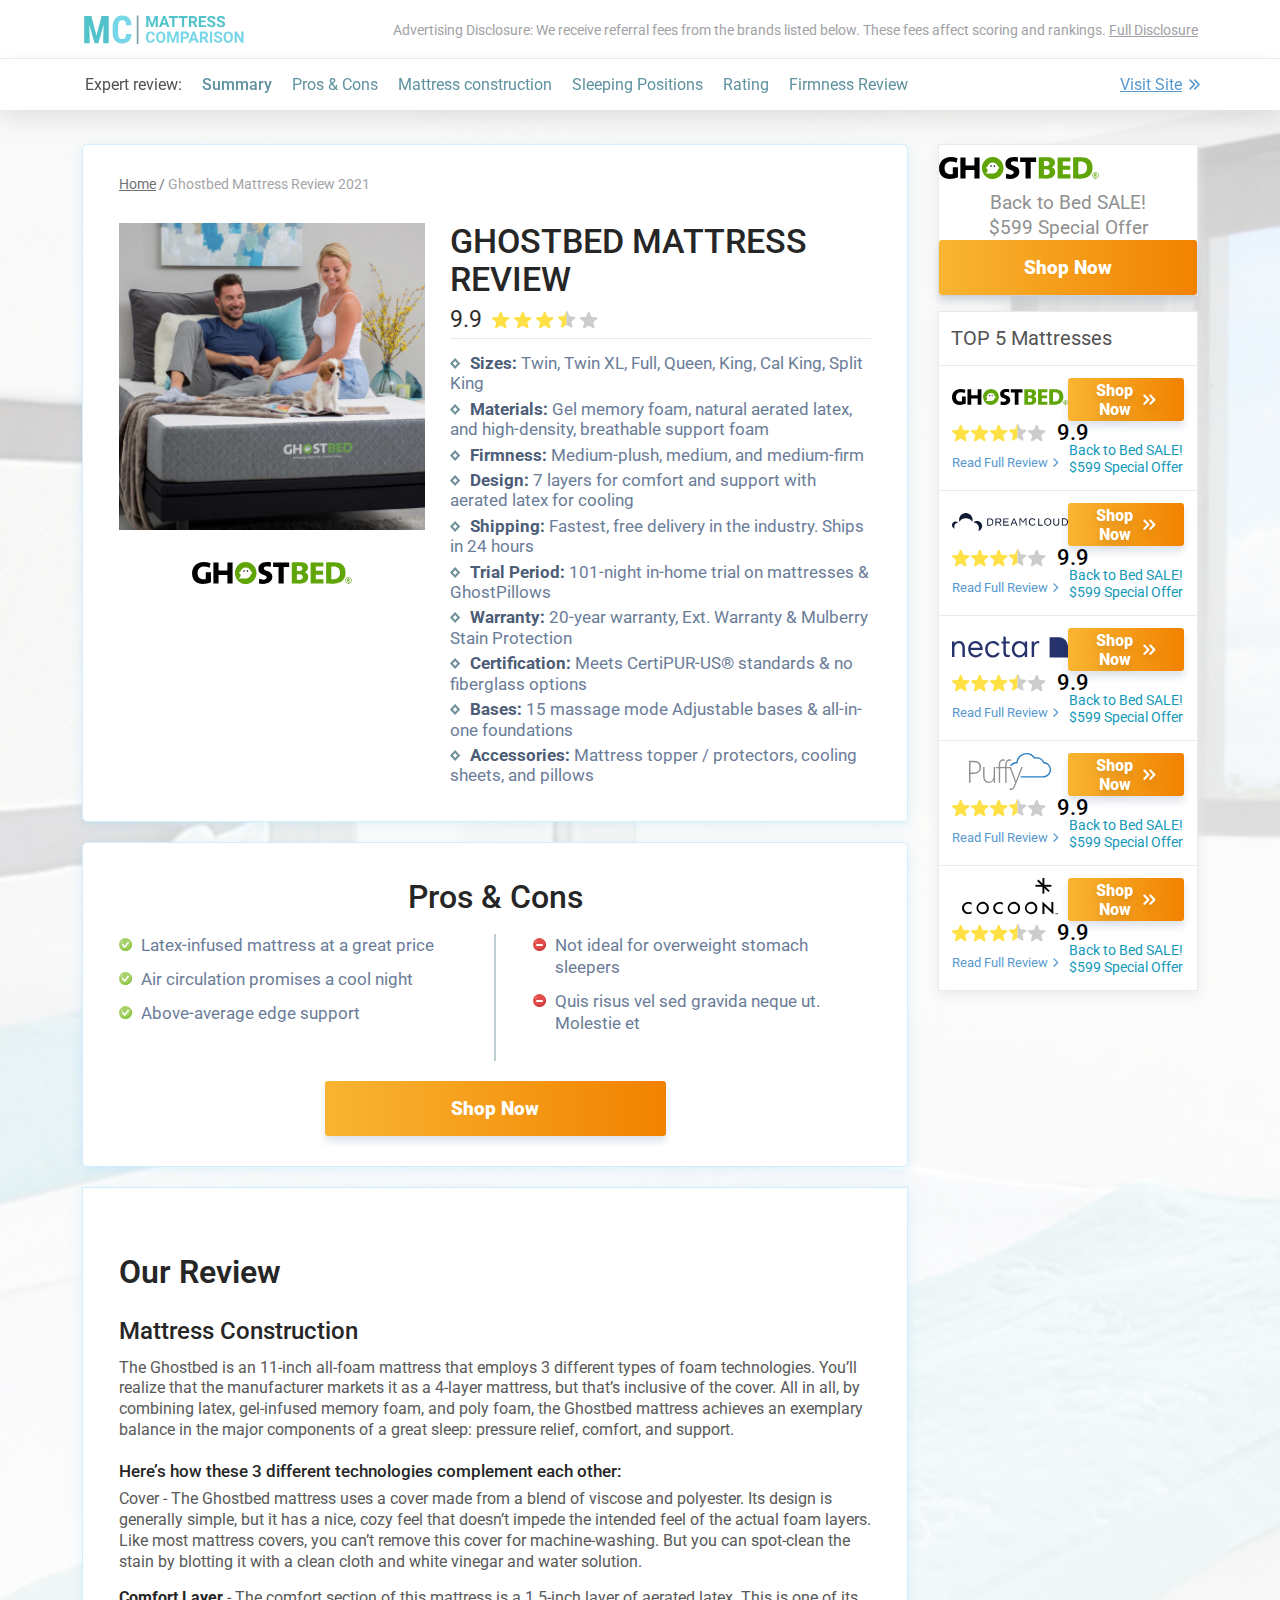
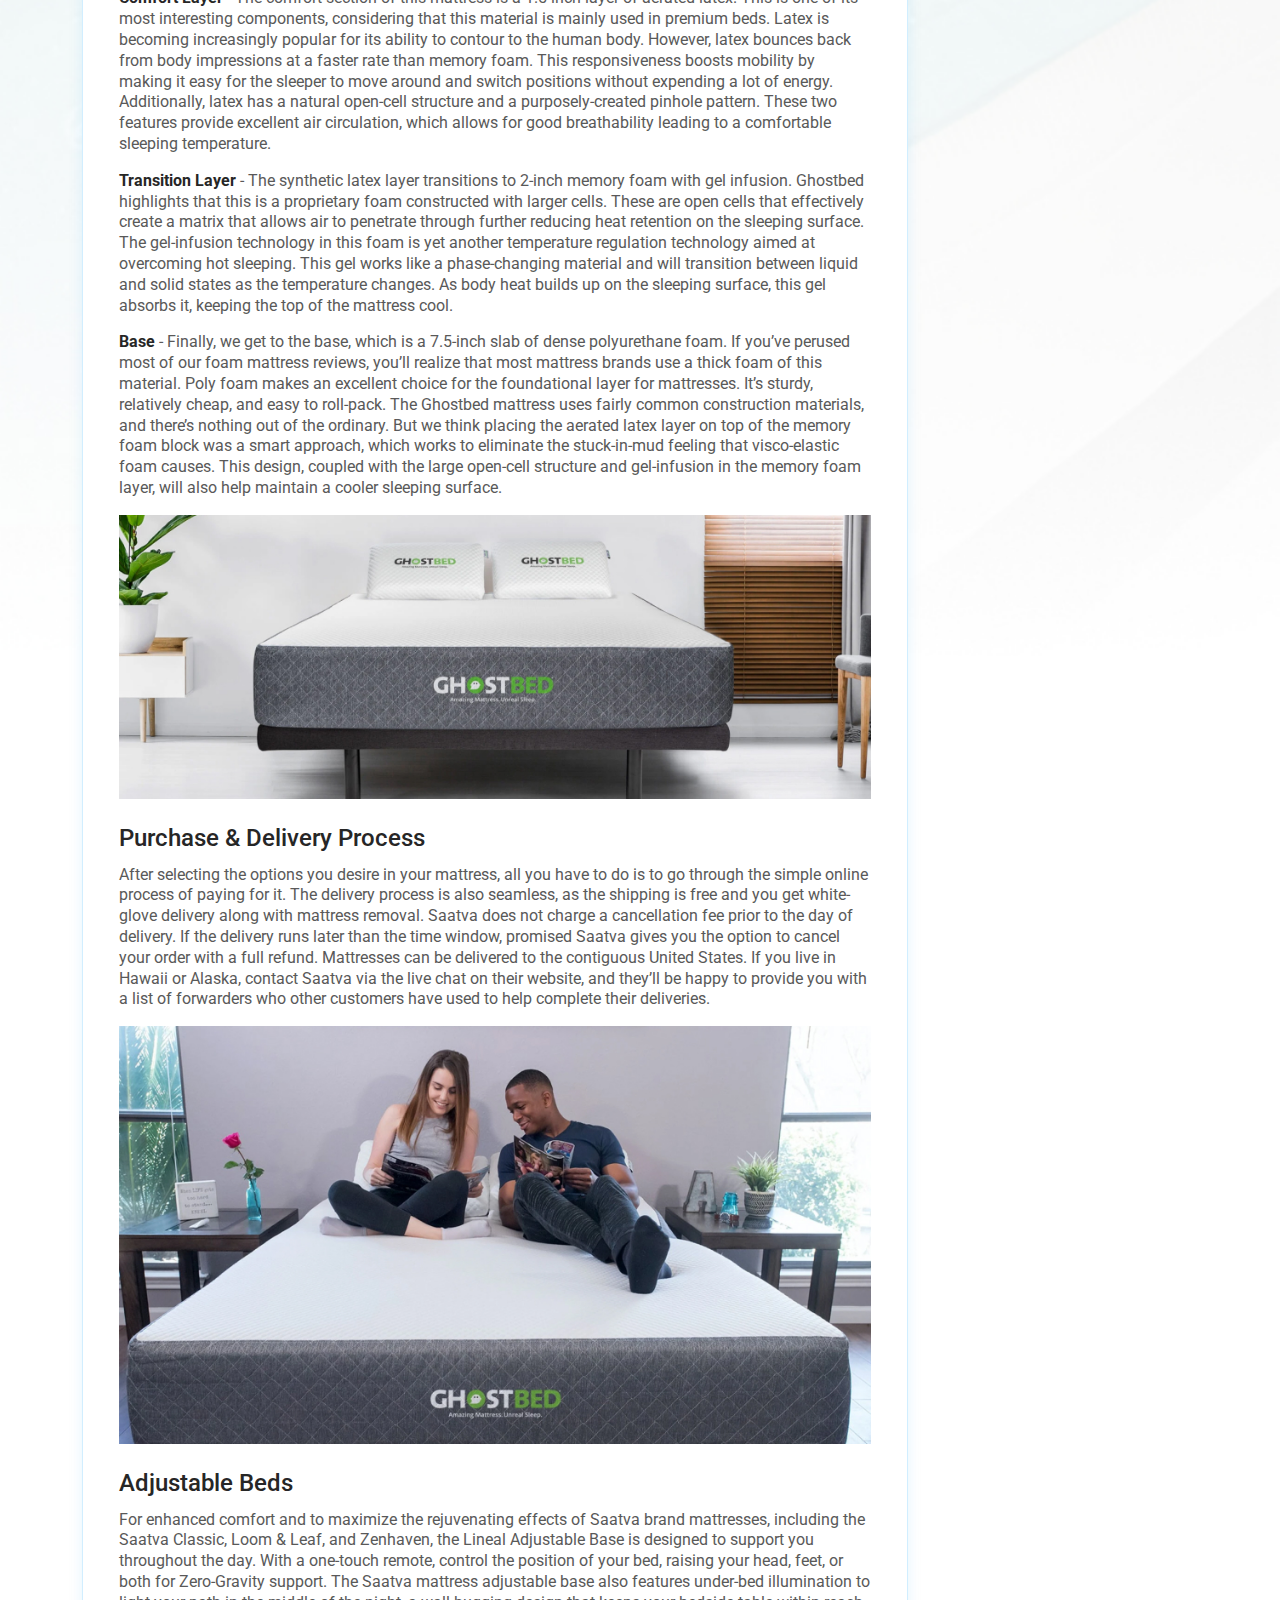
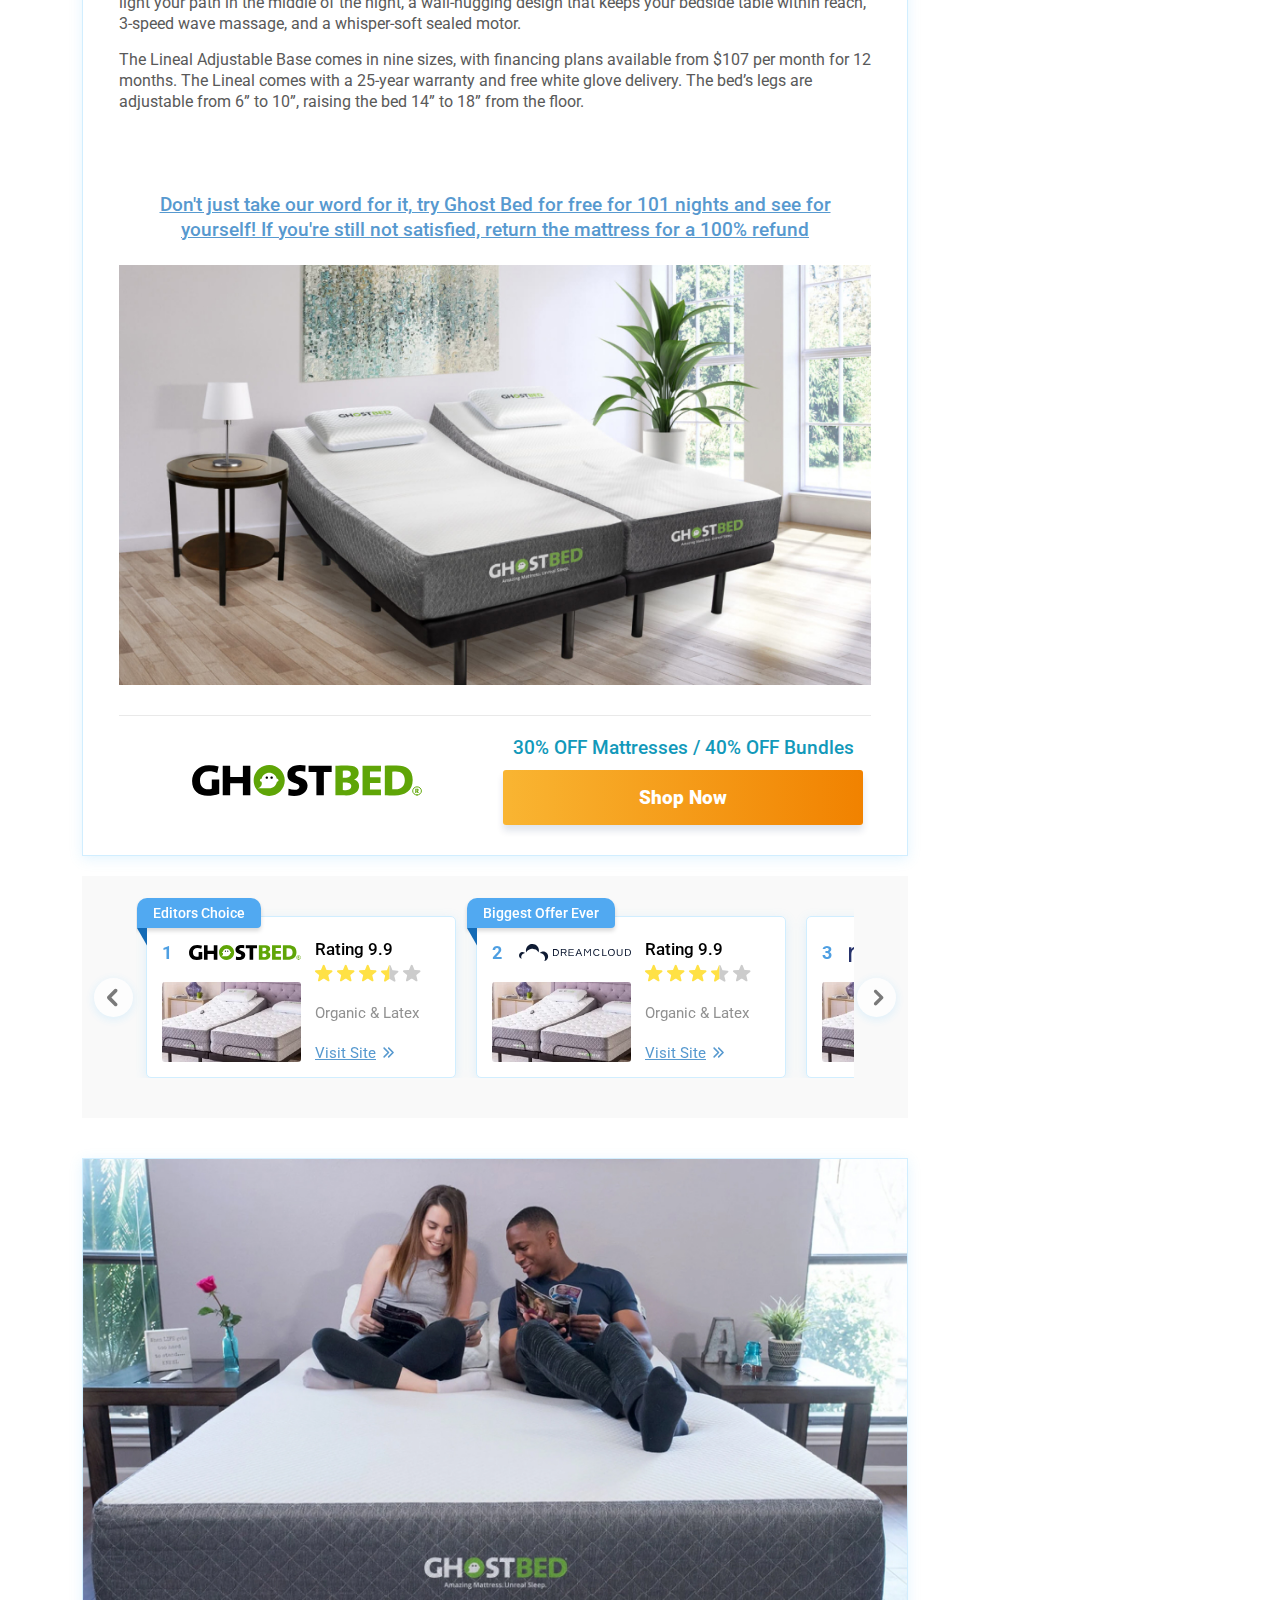
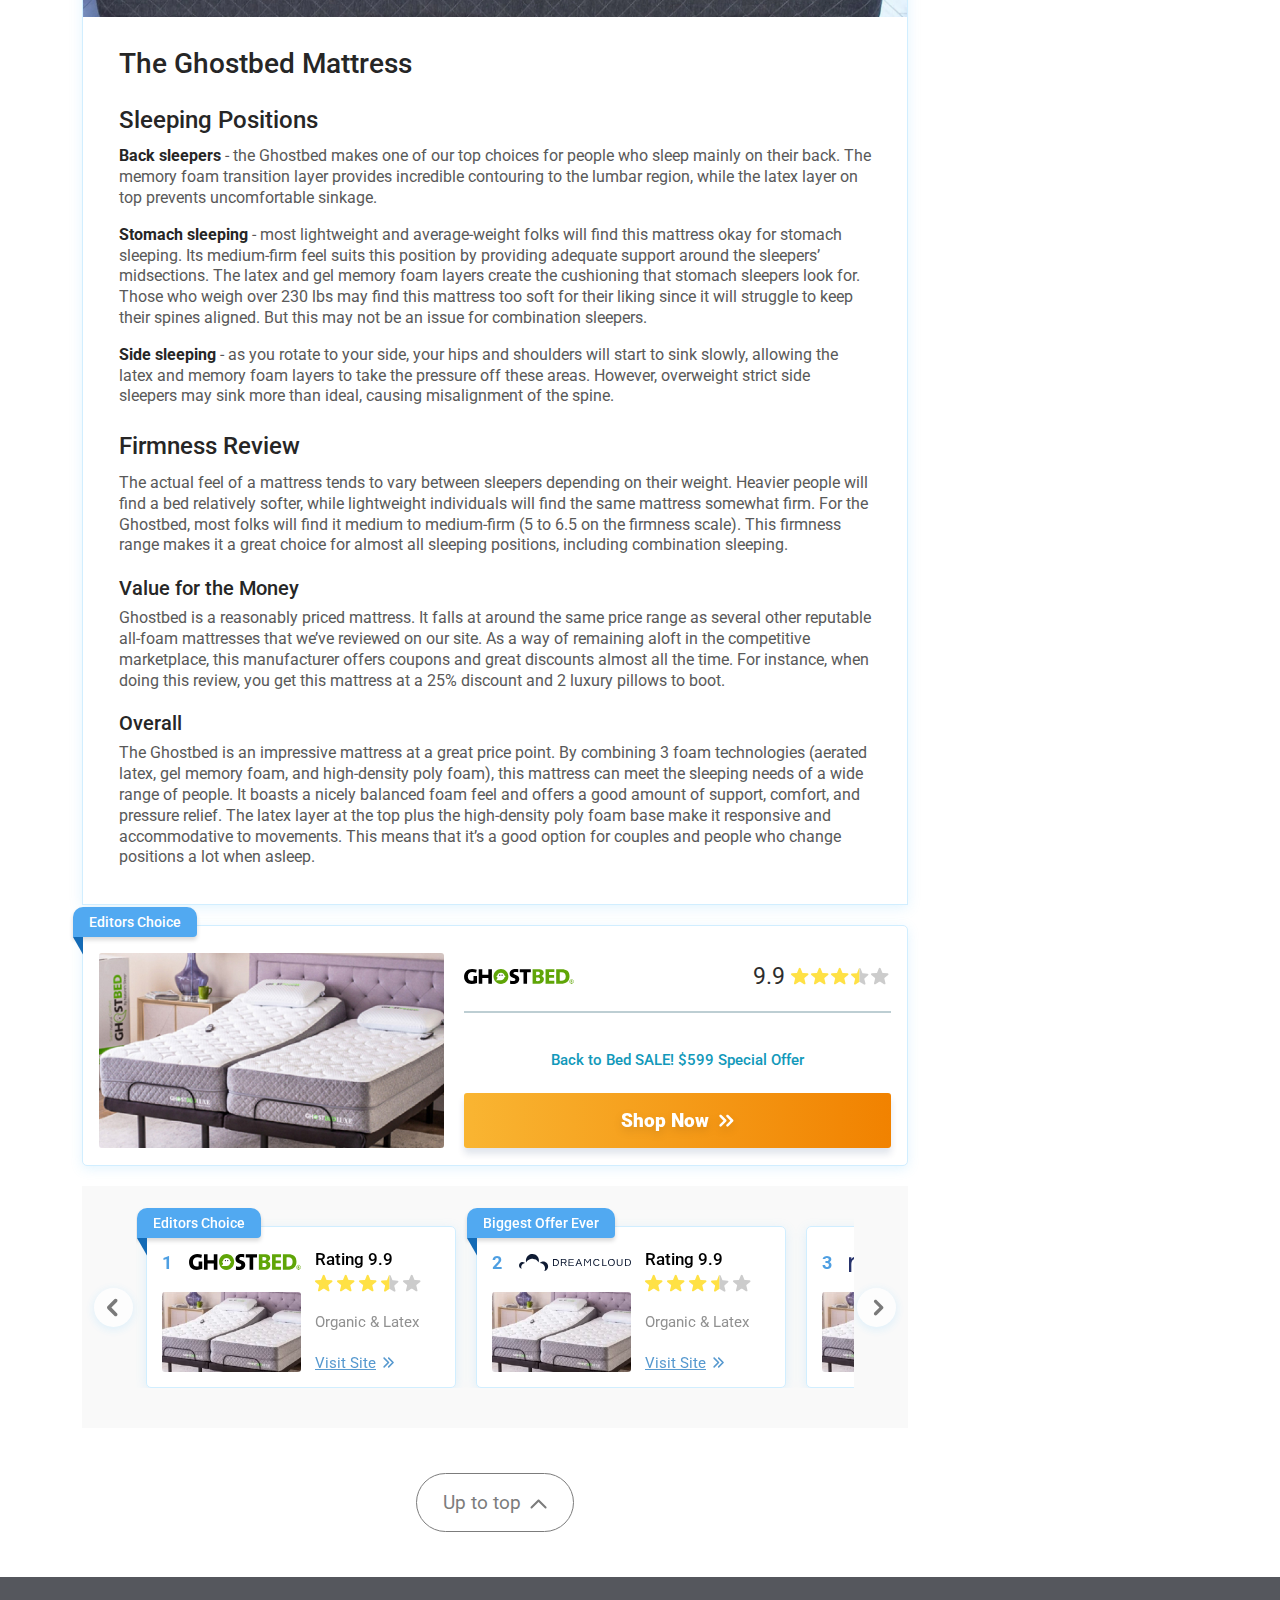
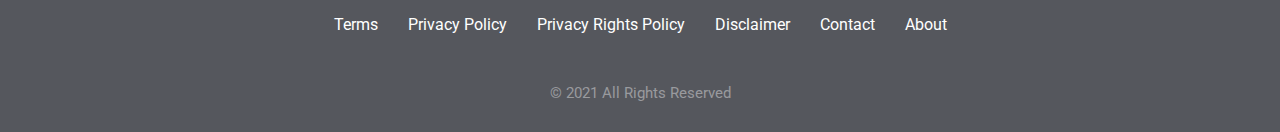
==== commit da8724a3: "Review page" ====
--- a/review.html
+++ b/review.html
@@ -15,8 +15,8 @@
     <link rel="stylesheet" href="css/main.min.css">
     <link rel="stylesheet" href="css/desktop.min.css" media="(min-width: 576px)">
 </head>
-<body>
-    <header class="header">
+<body class="body_review">
+    <header class="header header_review">
         <div class="container">
             <nav class="nav header__nav">
                 <a href="index.html" class="logo nav__logo">
@@ -55,69 +55,85 @@
                     <a href="#" class="disclosure nav__disclosure">
                         Advertising Disclosure
                     </a>
+
+                    <div class="updated header__nav-updated">
+                        Updated October, 2021
+                    </div>
                 </div>
             </nav>
         </div>
     </section>
 
-    <section class="anchor-collapse">
-        <div class="container">
-            <div class="anchor-collapse__wrapper">
-                <div class="anchor-collapse__title">Expert review:</div>
-                <div class="anchor-collapse__list">
-                    <div class="anchor-collapse__item">
-                        <a href="#">Summary</a>
-                    </div>
-                    <div class="anchor-collapse__item">
-                        <a href="#">Pros & Cons</a>
-                    </div>
-                    <div class="anchor-collapse__item">
-                        <a href="#">Mattress construction</a>
-                    </div>
-                    <div class="anchor-collapse__item">
-                        <a href="#">Sleeping Positions</a>
-                    </div>
-                    <div class="anchor-collapse__item">
-                        <a href="#">Rating</a>
-                    </div>
-                    <div class="anchor-collapse__item">
-                        <a href="#">Firmness Review</a>
-                    </div>
+    <section class="anchor-collapse" id="anchorCollapse">
+        <div class="anchor-collapse__wrapper">
+            <div class="anchor-collapse__title">Expert review:</div>
+            <div class="anchor-collapse__burger-btn">
+                <span></span> <span></span> <span></span>
+            </div>
+            <div class="anchor-collapse__list">
+                <div class="anchor-collapse__item">
+                    <a href="#summary" class="active">Summary</a>
+                </div>
+                <div class="anchor-collapse__item">
+                    <a href="#pros">Pros & Cons</a>
+                </div>
+                <div class="anchor-collapse__item">
+                    <a href="#">Mattress construction</a>
+                </div>
+                <div class="anchor-collapse__item">
+                    <a href="#">Sleeping Positions</a>
+                </div>
+                <div class="anchor-collapse__item">
+                    <a href="#">Rating</a>
+                </div>
+                <div class="anchor-collapse__item">
+                    <a href="#">Firmness Review</a>
+                </div>
 
-                    <div class="anchor-collapse__link">
-                        <a href="#" class="link link-underline link-double-arrow">Visit Site</a>
-                    </div>
+                <div class="anchor-collapse__item anchor-collapse__link">
+                    <a href="#" class="link link-underline link-double-arrow">Visit Site</a>
                 </div>
             </div>
         </div>
     </section>
 
-    <main>
+    <section class="cta-fixed">
         <div class="container">
-            <aside class="aside side_right">
-                <div class="aside__block">
-                    <div class="card-badge card-badge_blue">Editors Choice</div>
+            <div class="cta-fixed__box">
+                <a href="#" class="btn btn-primary"><span>Visit GHOSTBED site</span></a>
+            </div>
+        </div>
+    </section>
 
-                    <div class="image-logo">
-                        <img src="img/mattress-logo.svg" alt="Logo Mattress">
+    <main class="main">
+        <div class="container">
+            <div class="main__wrapper">
+                <aside class="aside side_right">
+                    <div class="aside__block">
+                        <div class="card-badge card-badge_blue">Editors Choice</div>
+    
+                        <div class="image-logo">
+                            <img src="img/mattress-logo.svg" alt="Logo Mattress">
+                        </div>
+    
+                        <div class="cta-offer">
+                            Back to Bed SALE!<br>
+                            $599 Special Offer
+                        </div>
+    
+                        <a href="#" class="btn btn-primary">Shop Now</a>
                     </div>
-
-                    <div class="cta-offer">
-                        Back to Bed SALE!<br>
-                        $599 Special Offer
-                    </div>
-
-                    <a href="#" class="btn btn-primary">Shop Now</a>
-                </div>
-
-                <div class="aside__block">
-                    <div class="aside__title">TOP 5 Mattresses</div>
-
-                    <div class="aside__content">
+    
+                    <div class="aside__block">
+                        <div class="aside__title">TOP 5 Mattresses</div>
+    
                         <div class="top5-box">
                             <ul class="top5-list">
                                 <li>
                                     <div class="top5__card">
+                                        <a href="#" class="hidden-link">
+                                            Go to the website
+                                        </a>
                                         <div class="top5__col">
                                             <div class="image-logo">
                                                 <img src="img/mattress-logo.svg" alt="Logo Mattress">
@@ -133,11 +149,139 @@
                                                 <div class="score-value">9.9</div>
                                             </div>
                                             <a href="review.html" class="link link-arrow">
-                                                Read Review
-                                            </a>
-                                        </div>
-                                        <div class="top5__col">
-                                            <a href="#" class="btn btn-primary">Shop Now</a>
+                                                Read Full Review
+                                            </a>
+                                        </div>
+                                        <div class="top5__col">
+                                            <a href="#" class="btn btn-primary"><span>Shop Now</span></a>
+                                            <div class="cta-offer">
+                                                Back to Bed SALE!<br>
+                                                $599 Special Offer
+                                            </div>
+                                        </div>
+                                    </div>
+                                </li>
+                                <li>
+                                    <div class="top5__card">
+                                        <a href="#" class="hidden-link">
+                                            Go to the website
+                                        </a>
+                                        <div class="top5__col">
+                                            <div class="image-logo">
+                                                <img src="img/mattress-logo2.svg" alt="Logo Mattress">
+                                            </div>
+                                            <div class="score-box top5__score-box">
+                                                <div class="score-stars">
+                                                    <span class="star star_full"></span>
+                                                    <span class="star star_full"></span>
+                                                    <span class="star star_full"></span>
+                                                    <span class="star star_half"></span>
+                                                    <span class="star star_empty"></span>
+                                                </div>
+                                                <div class="score-value">9.9</div>
+                                            </div>
+                                            <a href="review.html" class="link link-arrow">
+                                                Read Full Review
+                                            </a>
+                                        </div>
+                                        <div class="top5__col">
+                                            <a href="#" class="btn btn-primary"><span>Shop Now</span></a>
+                                            <div class="cta-offer">
+                                                Back to Bed SALE!<br>
+                                                $599 Special Offer
+                                            </div>
+                                        </div>
+                                    </div>
+                                </li>
+                                <li>
+                                    <div class="top5__card">
+                                        <a href="#" class="hidden-link">
+                                            Go to the website
+                                        </a>
+                                        <div class="top5__col">
+                                            <div class="image-logo">
+                                                <img src="img/mattress-logo3.svg" alt="Logo Mattress">
+                                            </div>
+                                            <div class="score-box top5__score-box">
+                                                <div class="score-stars">
+                                                    <span class="star star_full"></span>
+                                                    <span class="star star_full"></span>
+                                                    <span class="star star_full"></span>
+                                                    <span class="star star_half"></span>
+                                                    <span class="star star_empty"></span>
+                                                </div>
+                                                <div class="score-value">9.9</div>
+                                            </div>
+                                            <a href="review.html" class="link link-arrow">
+                                                Read Full Review
+                                            </a>
+                                        </div>
+                                        <div class="top5__col">
+                                            <a href="#" class="btn btn-primary"><span>Shop Now</span></a>
+                                            <div class="cta-offer">
+                                                Back to Bed SALE!<br>
+                                                $599 Special Offer
+                                            </div>
+                                        </div>
+                                    </div>
+                                </li>
+                                <li>
+                                    <div class="top5__card">
+                                        <a href="#" class="hidden-link">
+                                            Go to the website
+                                        </a>
+                                        <div class="top5__col">
+                                            <div class="image-logo">
+                                                <img src="img/mattress-logo4.svg" alt="Logo Mattress">
+                                            </div>
+                                            <div class="score-box top5__score-box">
+                                                <div class="score-stars">
+                                                    <span class="star star_full"></span>
+                                                    <span class="star star_full"></span>
+                                                    <span class="star star_full"></span>
+                                                    <span class="star star_half"></span>
+                                                    <span class="star star_empty"></span>
+                                                </div>
+                                                <div class="score-value">9.9</div>
+                                            </div>
+                                            <a href="review.html" class="link link-arrow">
+                                                Read Full Review
+                                            </a>
+                                        </div>
+                                        <div class="top5__col">
+                                            <a href="#" class="btn btn-primary"><span>Shop Now</span></a>
+                                            <div class="cta-offer">
+                                                Back to Bed SALE!<br>
+                                                $599 Special Offer
+                                            </div>
+                                        </div>
+                                    </div>
+                                </li>
+                                <li>
+                                    <div class="top5__card">
+                                        <a href="#" class="hidden-link">
+                                            Go to the website
+                                        </a>
+                                        <div class="top5__col">
+                                            <div class="image-logo">
+                                                <img src="img/mattress-logo5.svg" alt="Logo Mattress">
+                                            </div>
+                                            <div class="score-box top5__score-box">
+                                                <div class="score-stars">
+                                                    <span class="star star_full"></span>
+                                                    <span class="star star_full"></span>
+                                                    <span class="star star_full"></span>
+                                                    <span class="star star_half"></span>
+                                                    <span class="star star_empty"></span>
+                                                </div>
+                                                <div class="score-value">9.9</div>
+                                            </div>
+                                            <a href="review.html" class="link link-arrow">
+                                                Read Full Review
+                                            </a>
+                                        </div>
+                                        <div class="top5__col">
+                                            <a href="#" class="btn btn-primary"><span>Shop Now</span></a>
                                             <div class="cta-offer">
                                                 Back to Bed SALE!<br>
                                                 $599 Special Offer
@@ -148,898 +292,1085 @@
                             </ul>
                         </div>
                     </div>
-                </div>
-            </aside>
-
-            <div class="main-content">
-                <div class="block-area block-area_shadow-m">
-                    <div class="breadcrumbs">
-                        <a href="index.html">Home</a>
-                        <span>/</span>
-                        <span class="current">Ghostbed Mattress Review 2021</span>
+                </aside>
+    
+                <div class="main-content">
+                    <div class="block-area block-area_shadow-m">
+                        <div class="breadcrumbs">
+                            <a href="index.html">Home</a>
+                            <span>/</span>
+                            <span class="current">Ghostbed Mattress Review 2021</span>
+                        </div>
+    
+                        <section class="summary" id="summary">
+                            <h1 class="summary__title">GHOSTBED MATTRESS Review</h1>
+    
+                            <div class="summary__image">
+                                <div class="image-img">
+                                    <img src="img/review-summary-img.webp" alt="Image Mattress">
+                                </div>
+                                <div class="image-logo">
+                                    <img src="img/mattress-logo.svg" alt="Logo Mattress">
+                                </div>
+                            </div>
+    
+                            <div class="summary__content">
+                                <div class="score-box summary__score-box">
+                                    <div class="score-value">9.9</div>
+                                    <div class="score-stars">
+                                        <span class="star star_full"></span>
+                                        <span class="star star_full"></span>
+                                        <span class="star star_full"></span>
+                                        <span class="star star_half"></span>
+                                        <span class="star star_empty"></span>
+                                    </div>
+                                </div>
+    
+                                <ul class="features-list">
+                                    <li>
+                                        <b>Sizes:</b> Twin, Twin XL, Full, Queen, King, Cal King, Split King
+                                    </li>
+                                    <li>
+                                        <b>Materials:</b> Gel memory foam, natural aerated latex, and high-density, breathable support foam
+                                    </li>
+                                    <li>
+                                        <b>Firmness:</b> Medium-plush, medium, and medium-firm
+                                    </li>
+                                    <li>
+                                        <b>Design:</b> 7 layers for comfort and support with aerated latex for cooling
+                                    </li>
+                                    <li>
+                                        <b>Shipping:</b> Fastest, free delivery in the industry. Ships in 24 hours
+                                    </li>
+                                    <li>
+                                        <b>Trial Period:</b> 101-night in-home trial on mattresses & GhostPillows
+                                    </li>
+                                    <li>
+                                        <b>Warranty:</b> 20-year warranty, Ext. Warranty & Mulberry Stain Protection
+                                    </li>
+                                    <li>
+                                        <b>Certification:</b> Meets CertiPUR-US® standards & no fiberglass options
+                                    </li>
+                                    <li>
+                                        <b>Bases:</b> 15 massage mode Adjustable bases & all-in-one foundations
+                                    </li>
+                                    <li>
+                                        <b>Accessories:</b> Mattress topper / protectors, cooling sheets, and pillows
+                                    </li>
+                                </ul>
+                            </div>
+                        </section>
                     </div>
-
-                    <section class="summary">
-                        <div class="summary__image">
-                            <div class="image-img">
-                                <img src="img/mattress-img.webp" alt="Image Mattress">
+    
+                    <div class="block-area block-area_shadow-m">
+                        <section class="pros" id="pros">
+                            <h2>Pros & Cons</h2>
+    
+                            <div class="pros__box">
+                                <div class="pros__col">
+                                    <ul class="pros__list pros__list_pros">
+                                        <li>Latex-infused mattress at a great price</li>
+                                        <li>Air circulation promises a cool night</li>
+                                        <li>Above-average edge support</li>
+                                    </ul>
+                                </div>
+                                <div class="pros__col"></div>
+                                <div class="pros__col">
+                                    <ul class="pros__list pros__list_cons">
+                                        <li>Not ideal for overweight stomach sleepers</li>
+                                        <li>Quis risus vel sed gravida neque ut. Molestie et</li>
+                                    </ul>
+                                </div>
                             </div>
-                            <div class="image-logo">
-                                <img src="img/mattress-logo.svg" alt="Logo Mattress">
+    
+                            <a href="#" class="btn btn-primary">Shop Now</a>
+                        </section>
+                    </div>
+    
+                    <div class="block-area">
+                        <section class="article">
+                            <h2>Our Review</h2>
+        
+                            <h4>Mattress Construction</h4>
+        
+                            <p>
+                                The Ghostbed is an 11-inch all-foam mattress that employs 3 different types of foam technologies. You’ll realize that the manufacturer markets it as a 4-layer mattress, but that’s inclusive of the cover. All in all, by combining latex, gel-infused memory foam, and poly foam, the Ghostbed mattress achieves an exemplary balance in the major components of a great sleep: pressure relief, comfort, and support. 
+                            </p>
+        
+                            <h6>Here’s how these 3 different technologies complement each other:</h6>
+        
+                            <p>
+                                Cover - The Ghostbed mattress uses a cover made from a blend of viscose and polyester. Its design is generally simple, but it has a nice, cozy feel that doesn’t impede the intended feel of the actual foam layers. Like most mattress covers, you can’t remove this cover for machine-washing. But you can spot-clean the stain by blotting it with a clean cloth and white vinegar and water solution.
+                            </p>
+        
+                            <p>
+                                <b>Comfort Layer</b> - The comfort section of this mattress is a 1.5-inch layer of aerated latex. This is one of its most interesting components, considering that this material is mainly used in premium beds. Latex is becoming increasingly popular for its ability to contour to the human body. However, latex bounces back from body impressions at a faster rate than memory foam. This responsiveness boosts mobility by making it easy for the sleeper to move around and switch positions without expending a lot of energy. Additionally, latex has a natural open-cell structure and a purposely-created pinhole pattern. These two features provide excellent air circulation, which allows for good breathability leading to a comfortable sleeping temperature.
+                            </p>
+                            <p>
+                                <b>Transition Layer</b> - The synthetic latex layer transitions to 2-inch memory foam with gel infusion. Ghostbed highlights that this is a proprietary foam constructed with larger cells. These are open cells that effectively create a matrix that allows air to penetrate through further reducing heat retention on the sleeping surface. The gel-infusion technology in this foam is yet another temperature regulation technology aimed at overcoming hot sleeping. This gel works like a phase-changing material and will transition between liquid and solid states as the temperature changes. As body heat builds up on the sleeping surface, this gel absorbs it, keeping the top of the mattress cool.
+                            </p>
+        
+                            <p>
+                                <b>Base</b> - Finally, we get to the base, which is a 7.5-inch slab of dense polyurethane foam. If you’ve perused most of our foam mattress reviews, you’ll realize that most mattress brands use a thick foam of this material. Poly foam makes an excellent choice for the foundational layer for mattresses. It’s sturdy, relatively cheap, and easy to roll-pack. The Ghostbed mattress uses fairly common construction materials, and there’s nothing out of the ordinary. But we think placing the aerated latex layer on top of the memory foam block was a smart approach, which works to eliminate the stuck-in-mud feeling that visco-elastic foam causes. This design, coupled with the large open-cell structure and gel-infusion in the memory foam layer, will also help maintain a cooler sleeping surface.
+                            </p>
+    
+                            <picture>
+                                <source media="(min-width: 576px)" srcset="img/article-img1.webp">
+                                <img src="img/review-article-img-mob.webp" alt="Ghostbed mattress">
+                            </picture>
+    
+                            <h4>Purchase & Delivery Process</h4>
+    
+                            <p>
+                                After selecting the options you desire in your mattress, all you have to do is to go through the simple online process of paying for it. The delivery process is also seamless, as the shipping is free and you get white-glove delivery along with mattress removal. Saatva does not charge a cancellation fee prior to the day of delivery. If the delivery runs later than the time window, promised Saatva gives you the option to cancel your order with a full refund. Mattresses can be delivered to the contiguous United States. If you live in Hawaii or Alaska, contact Saatva via the live chat on their website, and they’ll be happy to provide you with a list of forwarders who other customers have used to help complete their deliveries.
+                            </p>
+    
+                            <picture>
+                                <source media="(min-width: 576px)" srcset="img/article-img2.webp">
+                                <img src="img/review-article-img-mob2.webp" alt="Ghostbed mattress">
+                            </picture>
+    
+                            <h4>Adjustable Beds</h4>
+    
+                            <p>
+                                For enhanced comfort and to maximize the rejuvenating effects of Saatva brand mattresses, including the Saatva Classic, Loom & Leaf, and Zenhaven, the Lineal Adjustable Base is designed to support you throughout the day. With a one-touch remote, control the position of your bed, raising your head, feet, or both for Zero-Gravity support. The Saatva mattress adjustable base also features under-bed illumination to light your path in the middle of the night, a wall-hugging design that keeps your bedside table within reach, 3-speed wave massage, and a whisper-soft sealed motor.
+                            </p>
+                            <p>
+                                The Lineal Adjustable Base comes in nine sizes, with financing plans available from $107 per month for 12 months. The Lineal comes with a 25-year warranty and free white glove delivery. The bed’s legs are adjustable from 6” to 10”, raising the bed 14” to 18” from the floor.  
+                            </p>
+    
+                            <div class="article__promotion-link">
+                                <a href="#" class="link link-underline">
+                                    Don't just take our word for it, try Ghost Bed for free for 101 nights and see for yourself! If you're still not satisfied, return the mattress for a 100% refund
+                                </a>
+                            </div>
+    
+                            <footer class="article__footer">
+                                <picture>
+                                    <source media="(min-width: 576px)" srcset="img/article-img3.webp">
+                                    <img src="img/review-article-img-mob3.webp" alt="Ghostbed mattress">
+                                </picture>
+    
+                                <div class="article__footer-container">
+                                    <div class="article__footer-col">
+                                        <div class="image-logo">
+                                            <img src="img/mattress-logo.svg" alt="Logo Mattress">
+                                        </div>
+                                    </div>
+                                    <div class="article__footer-col">
+                                        <div class="cta-box">
+                                            <div class="cta-offer">
+                                                30% OFF Mattresses / 40% OFF Bundles
+                                            </div>
+                                            <a href="#" class="btn btn-primary">Shop Now</a>
+                                        </div>
+                                    </div>
+                                </div>
+                            </footer>
+                        </section>
+                    </div>
+    
+                    <section class="cards-slider cards-slider_review">
+                        <div class="container">
+                            <div class="cards-slider__list_short splide">
+                                <div class="splide__track">
+                                    <ul class="splide__list">
+                                        <li class="splide__slide">
+                                            <a href="#" class="cards-slider__item">
+                                                <div class="card-badge card-badge_blue">Editors Choice</div>
+                                                <div class="image-box cards-slider__image-box">
+                                                    <div class="card-rank cards-slider__image-rank">
+                                                        1
+                                                    </div>
+                                                    <div class="image-logo">
+                                                        <img src="img/mattress-logo.svg" alt="Logo Mattress" width="167" height="40">
+                                                    </div>
+                                                    <div class="image-img">
+                                                        <img src="img/mattress-img.webp" alt="Image Mattress" width="223" height="153">
+                                                    </div>
+                                                </div>
+                    
+                                                <div class="cards-slider__content-box">
+                                                    <div class="score-box cards-slider__score-box">
+                                                        <div class="score-value">Rating 9.9</div>
+                                                        <div class="score-stars">
+                                                            <span class="star star_full"></span>
+                                                            <span class="star star_full"></span>
+                                                            <span class="star star_full"></span>
+                                                            <span class="star star_half"></span>
+                                                            <span class="star star_empty"></span>
+                                                        </div>
+                                                    </div>
+                                                    <div class="cards-slider__key">Organic & Latex</div>
+                                                    <div class="link link-underline link-double-arrow">Visit Site</div>
+                                                </div>
+                                            </a>
+                                        </li>
+                                        <li class="splide__slide">
+                                            <a href="#" class="cards-slider__item">
+                                                <div class="card-badge card-badge_blue">Biggest Offer Ever</div>
+                                                <div class="image-box cards-slider__image-box">
+                                                    <div class="card-rank cards-slider__image-rank">
+                                                        2
+                                                    </div>
+                                                    <div class="image-logo">
+                                                        <img src="img/mattress-logo2.svg" alt="Logo Mattress" width="167" height="40">
+                                                    </div>
+                                                    <div class="image-img">
+                                                        <img src="img/mattress-img.webp" alt="Image Mattress" width="223" height="153">
+                                                    </div>
+                                                </div>
+                    
+                                                <div class="cards-slider__content-box">
+                                                    <div class="score-box cards-slider__score-box">
+                                                        <div class="score-value">Rating 9.9</div>
+                                                        <div class="score-stars">
+                                                            <span class="star star_full"></span>
+                                                            <span class="star star_full"></span>
+                                                            <span class="star star_full"></span>
+                                                            <span class="star star_half"></span>
+                                                            <span class="star star_empty"></span>
+                                                        </div>
+                                                    </div>
+                                                    <div class="cards-slider__key">Organic & Latex</div>
+                                                    <div class="link link-underline link-double-arrow">Visit Site</div>
+                                                </div>
+                                            </a>
+                                        </li>
+                                        <li class="splide__slide">
+                                            <a href="#" class="cards-slider__item">
+                                                <div class="image-box cards-slider__image-box">
+                                                    <div class="card-rank cards-slider__image-rank">
+                                                        3
+                                                    </div>
+                                                    <div class="image-logo">
+                                                        <img src="img/mattress-logo3.svg" alt="Logo Mattress" width="167" height="40">
+                                                    </div>
+                                                    <div class="image-img">
+                                                        <img src="img/mattress-img.webp" alt="Image Mattress" width="223" height="153">
+                                                    </div>
+                                                </div>
+                    
+                                                <div class="cards-slider__content-box">
+                                                    <div class="score-box cards-slider__score-box">
+                                                        <div class="score-value">Rating 9.9</div>
+                                                        <div class="score-stars">
+                                                            <span class="star star_full"></span>
+                                                            <span class="star star_full"></span>
+                                                            <span class="star star_full"></span>
+                                                            <span class="star star_half"></span>
+                                                            <span class="star star_empty"></span>
+                                                        </div>
+                                                    </div>
+                                                    <div class="cards-slider__key">Organic & Latex</div>
+                                                    <div class="link link-underline link-double-arrow">Visit Site</div>
+                                                </div>
+                                            </a>
+                                        </li>
+                                        <li class="splide__slide">
+                                            <a href="#" class="cards-slider__item">
+                                                <div class="image-box cards-slider__image-box">
+                                                    <div class="card-rank cards-slider__image-rank">
+                                                        4
+                                                    </div>
+                                                    <div class="image-logo">
+                                                        <img src="img/mattress-logo4.svg" alt="Logo Mattress" width="167" height="40">
+                                                    </div>
+                                                    <div class="image-img">
+                                                        <img src="img/mattress-img.webp" alt="Image Mattress" width="223" height="153">
+                                                    </div>
+                                                </div>
+                    
+                                                <div class="cards-slider__content-box">
+                                                    <div class="score-box cards-slider__score-box">
+                                                        <div class="score-value">Rating 9.9</div>
+                                                        <div class="score-stars">
+                                                            <span class="star star_full"></span>
+                                                            <span class="star star_full"></span>
+                                                            <span class="star star_full"></span>
+                                                            <span class="star star_half"></span>
+                                                            <span class="star star_empty"></span>
+                                                        </div>
+                                                    </div>
+                                                    <div class="cards-slider__key">Organic & Latex</div>
+                                                    <div class="link link-underline link-double-arrow">Visit Site</div>
+                                                </div>
+                                            </a>
+                                        </li>
+                                        <li class="splide__slide">
+                                            <a href="#" class="cards-slider__item">
+                                                <div class="image-box cards-slider__image-box">
+                                                    <div class="card-rank cards-slider__image-rank">
+                                                        5
+                                                    </div>
+                                                    <div class="image-logo">
+                                                        <img src="img/mattress-logo5.svg" alt="Logo Mattress" width="167" height="40">
+                                                    </div>
+                                                    <div class="image-img">
+                                                        <img src="img/mattress-img.webp" alt="Image Mattress" width="223" height="153">
+                                                    </div>
+                                                </div>
+                    
+                                                <div class="cards-slider__content-box">
+                                                    <div class="score-box cards-slider__score-box">
+                                                        <div class="score-value">Rating 9.9</div>
+                                                        <div class="score-stars">
+                                                            <span class="star star_full"></span>
+                                                            <span class="star star_full"></span>
+                                                            <span class="star star_full"></span>
+                                                            <span class="star star_half"></span>
+                                                            <span class="star star_empty"></span>
+                                                        </div>
+                                                    </div>
+                                                    <div class="cards-slider__key">Organic & Latex</div>
+                                                    <div class="link link-underline link-double-arrow">Visit Site</div>
+                                                </div>
+                                            </a>
+                                        </li>
+                                        <li class="splide__slide">
+                                            <a href="#" class="cards-slider__item">
+                                                <div class="image-box cards-slider__image-box">
+                                                    <div class="card-rank cards-slider__image-rank">
+                                                        6
+                                                    </div>
+                                                    <div class="image-logo">
+                                                        <img src="img/mattress-logo6.svg" alt="Logo Mattress" width="167" height="40">
+                                                    </div>
+                                                    <div class="image-img">
+                                                        <img src="img/mattress-img.webp" alt="Image Mattress" width="223" height="153">
+                                                    </div>
+                                                </div>
+                    
+                                                <div class="cards-slider__content-box">
+                                                    <div class="score-box cards-slider__score-box">
+                                                        <div class="score-value">Rating 9.9</div>
+                                                        <div class="score-stars">
+                                                            <span class="star star_full"></span>
+                                                            <span class="star star_full"></span>
+                                                            <span class="star star_full"></span>
+                                                            <span class="star star_half"></span>
+                                                            <span class="star star_empty"></span>
+                                                        </div>
+                                                    </div>
+                                                    <div class="cards-slider__key">Organic & Latex</div>
+                                                    <div class="link link-underline link-double-arrow">Visit Site</div>
+                                                </div>
+                                            </a>
+                                        </li>
+                                        <li class="splide__slide">
+                                            <a href="#" class="cards-slider__item">
+                                                <div class="image-box cards-slider__image-box">
+                                                    <div class="card-rank cards-slider__image-rank">
+                                                        7
+                                                    </div>
+                                                    <div class="image-logo">
+                                                        <img src="img/mattress-logo7.svg" alt="Logo Mattress" width="167" height="40">
+                                                    </div>
+                                                    <div class="image-img">
+                                                        <img src="img/mattress-img.webp" alt="Image Mattress" width="223" height="153">
+                                                    </div>
+                                                </div>
+                    
+                                                <div class="cards-slider__content-box">
+                                                    <div class="score-box cards-slider__score-box">
+                                                        <div class="score-value">Rating 9.9</div>
+                                                        <div class="score-stars">
+                                                            <span class="star star_full"></span>
+                                                            <span class="star star_full"></span>
+                                                            <span class="star star_full"></span>
+                                                            <span class="star star_half"></span>
+                                                            <span class="star star_empty"></span>
+                                                        </div>
+                                                    </div>
+                                                    <div class="cards-slider__key">Organic & Latex</div>
+                                                    <div class="link link-underline link-double-arrow">Visit Site</div>
+                                                </div>
+                                            </a>
+                                        </li>
+                                        <li class="splide__slide">
+                                            <a href="#" class="cards-slider__item">
+                                                <div class="image-box cards-slider__image-box">
+                                                    <div class="card-rank cards-slider__image-rank">
+                                                        8
+                                                    </div>
+                                                    <div class="image-logo">
+                                                        <img src="img/mattress-logo8.svg" alt="Logo Mattress" width="167" height="40">
+                                                    </div>
+                                                    <div class="image-img">
+                                                        <img src="img/mattress-img.webp" alt="Image Mattress" width="223" height="153">
+                                                    </div>
+                                                </div>
+                    
+                                                <div class="cards-slider__content-box">
+                                                    <div class="score-box cards-slider__score-box">
+                                                        <div class="score-value">Rating 9.9</div>
+                                                        <div class="score-stars">
+                                                            <span class="star star_full"></span>
+                                                            <span class="star star_full"></span>
+                                                            <span class="star star_full"></span>
+                                                            <span class="star star_half"></span>
+                                                            <span class="star star_empty"></span>
+                                                        </div>
+                                                    </div>
+                                                    <div class="cards-slider__key">Organic & Latex</div>
+                                                    <div class="link link-underline link-double-arrow">Visit Site</div>
+                                                </div>
+                                            </a>
+                                        </li>
+                                        <li class="splide__slide">
+                                            <a href="#" class="cards-slider__item">
+                                                <div class="image-box cards-slider__image-box">
+                                                    <div class="card-rank cards-slider__image-rank">
+                                                        9
+                                                    </div>
+                                                    <div class="image-logo">
+                                                        <img src="img/mattress-logo9.svg" alt="Logo Mattress" width="167" height="40">
+                                                    </div>
+                                                    <div class="image-img">
+                                                        <img src="img/mattress-img.webp" alt="Image Mattress" width="223" height="153">
+                                                    </div>
+                                                </div>
+                    
+                                                <div class="cards-slider__content-box">
+                                                    <div class="score-box cards-slider__score-box">
+                                                        <div class="score-value">Rating 9.9</div>
+                                                        <div class="score-stars">
+                                                            <span class="star star_full"></span>
+                                                            <span class="star star_full"></span>
+                                                            <span class="star star_full"></span>
+                                                            <span class="star star_half"></span>
+                                                            <span class="star star_empty"></span>
+                                                        </div>
+                                                    </div>
+                                                    <div class="cards-slider__key">Organic & Latex</div>
+                                                    <div class="link link-underline link-double-arrow">Visit Site</div>
+                                                </div>
+                                            </a>
+                                        </li>
+                                        <li class="splide__slide">
+                                            <a href="#" class="cards-slider__item">
+                                                <div class="image-box cards-slider__image-box">
+                                                    <div class="card-rank cards-slider__image-rank">
+                                                        10
+                                                    </div>
+                                                    <div class="image-logo">
+                                                        <img src="img/mattress-logo10.svg" alt="Logo Mattress" width="167" height="40">
+                                                    </div>
+                                                    <div class="image-img">
+                                                        <img src="img/mattress-img.webp" alt="Image Mattress" width="223" height="153">
+                                                    </div>
+                                                </div>
+                    
+                                                <div class="cards-slider__content-box">
+                                                    <div class="score-box cards-slider__score-box">
+                                                        <div class="score-value">Rating 9.9</div>
+                                                        <div class="score-stars">
+                                                            <span class="star star_full"></span>
+                                                            <span class="star star_full"></span>
+                                                            <span class="star star_full"></span>
+                                                            <span class="star star_half"></span>
+                                                            <span class="star star_empty"></span>
+                                                        </div>
+                                                    </div>
+                                                    <div class="cards-slider__key">Organic & Latex</div>
+                                                    <div class="link link-underline link-double-arrow">Visit Site</div>
+                                                </div>
+                                            </a>
+                                        </li>
+                                    </ul>
+                                </div>
+                                <div class="splide__arrows">
+                                    <button class="splide__arrow splide__arrow--prev">
+                                    </button>
+                                    <button class="splide__arrow splide__arrow--next">
+                                    </button>
+                                </div>
                             </div>
                         </div>
-
-                        <div class="summary__content">
-                            <h1>GHOSTBED MATTRESS Review</h1>
-
-                            <div class="score-box summary__score-box">
-                                <div class="score-value">9.9</div>
-                                <div class="score-stars">
-                                    <span class="star star_full"></span>
-                                    <span class="star star_full"></span>
-                                    <span class="star star_full"></span>
-                                    <span class="star star_half"></span>
-                                    <span class="star star_empty"></span>
+                    </section>
+    
+                    <div class="block-area">
+                        <div class="full-image">
+                            <picture>
+                                <source media="(min-width: 576px)" srcset="img/article-img2.webp">
+                                <img src="img/review-article-img-mob2.webp" alt="Ghostbed mattress">
+                            </picture>
+                        </div>
+    
+                        <section class="article">
+                            <h3>The Ghostbed Mattress</h3>
+    
+                            <h4>Sleeping Positions</h4>
+    
+                            <p>
+                                <b>Back sleepers</b> - the Ghostbed makes one of our top choices for people who sleep mainly on their back. The memory foam transition layer provides incredible contouring to the lumbar region, while the latex layer on top prevents uncomfortable sinkage.
+                            </p>
+    
+                            <p>
+                                <b>Stomach sleeping</b> - most lightweight and average-weight folks will find this mattress okay for stomach sleeping. Its medium-firm feel suits this position by providing adequate support around the sleepers’ midsections. The latex and gel memory foam layers create the cushioning that stomach sleepers look for. Those who weigh over 230 lbs may find this mattress too soft for their liking since it will struggle to keep their spines aligned. But this may not be an issue for combination sleepers.
+                            </p>
+    
+                            <p>
+                                <b>Side sleeping</b> - as you rotate to your side, your hips and shoulders will start to sink slowly, allowing the latex and memory foam layers to take the pressure off these areas. However, overweight strict side sleepers may sink more than ideal, causing misalignment of the spine.
+                            </p>
+    
+                            <h4>Firmness Review</h4>
+    
+                            <p>
+                                The actual feel of a mattress tends to vary between sleepers depending on their weight. Heavier people will find a bed relatively softer, while lightweight individuals will find the same mattress somewhat firm. For the Ghostbed, most folks will find it medium to medium-firm (5 to 6.5 on the firmness scale). This firmness range makes it a great choice for almost all sleeping positions, including combination sleeping.
+                            </p>
+    
+                            <h5>Value for the Money</h5>
+    
+                            <p>
+                                Ghostbed is a reasonably priced mattress. It falls at around the same price range as several other reputable all-foam mattresses that we’ve reviewed on our site. As a way of remaining aloft in the competitive marketplace, this manufacturer offers coupons and great discounts almost all the time. For instance, when doing this review, you get this mattress at a 25% discount and 2 luxury pillows to boot.
+                            </p>
+    
+                            <h5>Overall</h5>
+    
+                            <p>
+                                The Ghostbed is an impressive mattress at a great price point. By combining 3 foam technologies (aerated latex, gel memory foam, and high-density poly foam), this mattress can meet the sleeping needs of a wide range of people. It boasts a nicely balanced foam feel and offers a good amount of support, comfort, and pressure relief. The latex layer at the top plus the high-density poly foam base make it responsive and accommodative to movements. This means that it’s a good option for couples and people who change positions a lot when asleep.  
+                            </p>
+                        </section>
+                    </div>
+    
+                    <div class="block-area block-area_shadow-m promo-block">
+                        <a href="#" class="hidden-link">
+                            Go to the website
+                        </a>
+                        <div class="promo-card">
+                            <div class="card-badge card-badge_blue">Editors Choice</div>
+    
+                            <div class="promo-card__box">
+                                <div class="promo-card__col">
+                                    <div class="image-img">
+                                        <picture>
+                                            <source media="(min-width: 992px)" srcset="img/mattress-img-big.webp">
+                                            <img src="img/mattress-img-mob.webp" alt="Ghostbed mattress">
+                                        </picture>
+                                    </div>
+                                </div>
+                                <div class="promo-card__col">
+                                    <div class="promo-card__content">
+                                        <div class="promo-card__line">
+                                            <div class="image-logo">
+                                                <img src="img/mattress-logo.svg" alt="Logo Mattress">
+                                            </div>
+    
+                                            <div class="score-box">
+                                                <div class="score-value">9.9</div>
+                                                <div class="score-stars">
+                                                    <span class="star star_full"></span>
+                                                    <span class="star star_full"></span>
+                                                    <span class="star star_full"></span>
+                                                    <span class="star star_half"></span>
+                                                    <span class="star star_empty"></span>
+                                                </div>
+                                            </div>
+                                        </div>
+    
+                                        <div class="cta-offer">
+                                            Back to Bed SALE! $599 Special Offer
+                                        </div>
+    
+                                        <a href="#" class="btn btn-primary"><span>Shop Now</span></a>
+                                    </div>
                                 </div>
                             </div>
-
-                            <ul class="features-list">
+                        </div>
+                    </div>
+    
+                    <section class="cards-slider cards-slider_review cards-slider_review-mob">
+                        <div class="container">
+                            <div class="cards-slider__list_short splide">
+                                <div class="splide__track">
+                                    <ul class="splide__list">
+                                        <li class="splide__slide">
+                                            <a href="#" class="cards-slider__item">
+                                                <div class="card-badge card-badge_blue">Editors Choice</div>
+                                                <div class="image-box cards-slider__image-box">
+                                                    <div class="card-rank cards-slider__image-rank">
+                                                        1
+                                                    </div>
+                                                    <div class="image-logo">
+                                                        <img src="img/mattress-logo.svg" alt="Logo Mattress" width="167" height="40">
+                                                    </div>
+                                                    <div class="image-img">
+                                                        <img src="img/mattress-img.webp" alt="Image Mattress" width="223" height="153">
+                                                    </div>
+                                                </div>
+                    
+                                                <div class="cards-slider__content-box">
+                                                    <div class="score-box cards-slider__score-box">
+                                                        <div class="score-value">Rating 9.9</div>
+                                                        <div class="score-stars">
+                                                            <span class="star star_full"></span>
+                                                            <span class="star star_full"></span>
+                                                            <span class="star star_full"></span>
+                                                            <span class="star star_half"></span>
+                                                            <span class="star star_empty"></span>
+                                                        </div>
+                                                    </div>
+                                                    <div class="cards-slider__key">Organic & Latex</div>
+                                                    <div class="link link-underline link-double-arrow">Visit Site</div>
+                                                </div>
+                                            </a>
+                                        </li>
+                                        <li class="splide__slide">
+                                            <a href="#" class="cards-slider__item">
+                                                <div class="card-badge card-badge_blue">Biggest Offer Ever</div>
+                                                <div class="image-box cards-slider__image-box">
+                                                    <div class="card-rank cards-slider__image-rank">
+                                                        2
+                                                    </div>
+                                                    <div class="image-logo">
+                                                        <img src="img/mattress-logo2.svg" alt="Logo Mattress" width="167" height="40">
+                                                    </div>
+                                                    <div class="image-img">
+                                                        <img src="img/mattress-img.webp" alt="Image Mattress" width="223" height="153">
+                                                    </div>
+                                                </div>
+                    
+                                                <div class="cards-slider__content-box">
+                                                    <div class="score-box cards-slider__score-box">
+                                                        <div class="score-value">Rating 9.9</div>
+                                                        <div class="score-stars">
+                                                            <span class="star star_full"></span>
+                                                            <span class="star star_full"></span>
+                                                            <span class="star star_full"></span>
+                                                            <span class="star star_half"></span>
+                                                            <span class="star star_empty"></span>
+                                                        </div>
+                                                    </div>
+                                                    <div class="cards-slider__key">Organic & Latex</div>
+                                                    <div class="link link-underline link-double-arrow">Visit Site</div>
+                                                </div>
+                                            </a>
+                                        </li>
+                                        <li class="splide__slide">
+                                            <a href="#" class="cards-slider__item">
+                                                <div class="image-box cards-slider__image-box">
+                                                    <div class="card-rank cards-slider__image-rank">
+                                                        3
+                                                    </div>
+                                                    <div class="image-logo">
+                                                        <img src="img/mattress-logo3.svg" alt="Logo Mattress" width="167" height="40">
+                                                    </div>
+                                                    <div class="image-img">
+                                                        <img src="img/mattress-img.webp" alt="Image Mattress" width="223" height="153">
+                                                    </div>
+                                                </div>
+                    
+                                                <div class="cards-slider__content-box">
+                                                    <div class="score-box cards-slider__score-box">
+                                                        <div class="score-value">Rating 9.9</div>
+                                                        <div class="score-stars">
+                                                            <span class="star star_full"></span>
+                                                            <span class="star star_full"></span>
+                                                            <span class="star star_full"></span>
+                                                            <span class="star star_half"></span>
+                                                            <span class="star star_empty"></span>
+                                                        </div>
+                                                    </div>
+                                                    <div class="cards-slider__key">Organic & Latex</div>
+                                                    <div class="link link-underline link-double-arrow">Visit Site</div>
+                                                </div>
+                                            </a>
+                                        </li>
+                                        <li class="splide__slide">
+                                            <a href="#" class="cards-slider__item">
+                                                <div class="image-box cards-slider__image-box">
+                                                    <div class="card-rank cards-slider__image-rank">
+                                                        4
+                                                    </div>
+                                                    <div class="image-logo">
+                                                        <img src="img/mattress-logo4.svg" alt="Logo Mattress" width="167" height="40">
+                                                    </div>
+                                                    <div class="image-img">
+                                                        <img src="img/mattress-img.webp" alt="Image Mattress" width="223" height="153">
+                                                    </div>
+                                                </div>
+                    
+                                                <div class="cards-slider__content-box">
+                                                    <div class="score-box cards-slider__score-box">
+                                                        <div class="score-value">Rating 9.9</div>
+                                                        <div class="score-stars">
+                                                            <span class="star star_full"></span>
+                                                            <span class="star star_full"></span>
+                                                            <span class="star star_full"></span>
+                                                            <span class="star star_half"></span>
+                                                            <span class="star star_empty"></span>
+                                                        </div>
+                                                    </div>
+                                                    <div class="cards-slider__key">Organic & Latex</div>
+                                                    <div class="link link-underline link-double-arrow">Visit Site</div>
+                                                </div>
+                                            </a>
+                                        </li>
+                                        <li class="splide__slide">
+                                            <a href="#" class="cards-slider__item">
+                                                <div class="image-box cards-slider__image-box">
+                                                    <div class="card-rank cards-slider__image-rank">
+                                                        5
+                                                    </div>
+                                                    <div class="image-logo">
+                                                        <img src="img/mattress-logo5.svg" alt="Logo Mattress" width="167" height="40">
+                                                    </div>
+                                                    <div class="image-img">
+                                                        <img src="img/mattress-img.webp" alt="Image Mattress" width="223" height="153">
+                                                    </div>
+                                                </div>
+                    
+                                                <div class="cards-slider__content-box">
+                                                    <div class="score-box cards-slider__score-box">
+                                                        <div class="score-value">Rating 9.9</div>
+                                                        <div class="score-stars">
+                                                            <span class="star star_full"></span>
+                                                            <span class="star star_full"></span>
+                                                            <span class="star star_full"></span>
+                                                            <span class="star star_half"></span>
+                                                            <span class="star star_empty"></span>
+                                                        </div>
+                                                    </div>
+                                                    <div class="cards-slider__key">Organic & Latex</div>
+                                                    <div class="link link-underline link-double-arrow">Visit Site</div>
+                                                </div>
+                                            </a>
+                                        </li>
+                                        <li class="splide__slide">
+                                            <a href="#" class="cards-slider__item">
+                                                <div class="image-box cards-slider__image-box">
+                                                    <div class="card-rank cards-slider__image-rank">
+                                                        6
+                                                    </div>
+                                                    <div class="image-logo">
+                                                        <img src="img/mattress-logo6.svg" alt="Logo Mattress" width="167" height="40">
+                                                    </div>
+                                                    <div class="image-img">
+                                                        <img src="img/mattress-img.webp" alt="Image Mattress" width="223" height="153">
+                                                    </div>
+                                                </div>
+                    
+                                                <div class="cards-slider__content-box">
+                                                    <div class="score-box cards-slider__score-box">
+                                                        <div class="score-value">Rating 9.9</div>
+                                                        <div class="score-stars">
+                                                            <span class="star star_full"></span>
+                                                            <span class="star star_full"></span>
+                                                            <span class="star star_full"></span>
+                                                            <span class="star star_half"></span>
+                                                            <span class="star star_empty"></span>
+                                                        </div>
+                                                    </div>
+                                                    <div class="cards-slider__key">Organic & Latex</div>
+                                                    <div class="link link-underline link-double-arrow">Visit Site</div>
+                                                </div>
+                                            </a>
+                                        </li>
+                                        <li class="splide__slide">
+                                            <a href="#" class="cards-slider__item">
+                                                <div class="image-box cards-slider__image-box">
+                                                    <div class="card-rank cards-slider__image-rank">
+                                                        7
+                                                    </div>
+                                                    <div class="image-logo">
+                                                        <img src="img/mattress-logo7.svg" alt="Logo Mattress" width="167" height="40">
+                                                    </div>
+                                                    <div class="image-img">
+                                                        <img src="img/mattress-img.webp" alt="Image Mattress" width="223" height="153">
+                                                    </div>
+                                                </div>
+                    
+                                                <div class="cards-slider__content-box">
+                                                    <div class="score-box cards-slider__score-box">
+                                                        <div class="score-value">Rating 9.9</div>
+                                                        <div class="score-stars">
+                                                            <span class="star star_full"></span>
+                                                            <span class="star star_full"></span>
+                                                            <span class="star star_full"></span>
+                                                            <span class="star star_half"></span>
+                                                            <span class="star star_empty"></span>
+                                                        </div>
+                                                    </div>
+                                                    <div class="cards-slider__key">Organic & Latex</div>
+                                                    <div class="link link-underline link-double-arrow">Visit Site</div>
+                                                </div>
+                                            </a>
+                                        </li>
+                                        <li class="splide__slide">
+                                            <a href="#" class="cards-slider__item">
+                                                <div class="image-box cards-slider__image-box">
+                                                    <div class="card-rank cards-slider__image-rank">
+                                                        8
+                                                    </div>
+                                                    <div class="image-logo">
+                                                        <img src="img/mattress-logo8.svg" alt="Logo Mattress" width="167" height="40">
+                                                    </div>
+                                                    <div class="image-img">
+                                                        <img src="img/mattress-img.webp" alt="Image Mattress" width="223" height="153">
+                                                    </div>
+                                                </div>
+                    
+                                                <div class="cards-slider__content-box">
+                                                    <div class="score-box cards-slider__score-box">
+                                                        <div class="score-value">Rating 9.9</div>
+                                                        <div class="score-stars">
+                                                            <span class="star star_full"></span>
+                                                            <span class="star star_full"></span>
+                                                            <span class="star star_full"></span>
+                                                            <span class="star star_half"></span>
+                                                            <span class="star star_empty"></span>
+                                                        </div>
+                                                    </div>
+                                                    <div class="cards-slider__key">Organic & Latex</div>
+                                                    <div class="link link-underline link-double-arrow">Visit Site</div>
+                                                </div>
+                                            </a>
+                                        </li>
+                                        <li class="splide__slide">
+                                            <a href="#" class="cards-slider__item">
+                                                <div class="image-box cards-slider__image-box">
+                                                    <div class="card-rank cards-slider__image-rank">
+                                                        9
+                                                    </div>
+                                                    <div class="image-logo">
+                                                        <img src="img/mattress-logo9.svg" alt="Logo Mattress" width="167" height="40">
+                                                    </div>
+                                                    <div class="image-img">
+                                                        <img src="img/mattress-img.webp" alt="Image Mattress" width="223" height="153">
+                                                    </div>
+                                                </div>
+                    
+                                                <div class="cards-slider__content-box">
+                                                    <div class="score-box cards-slider__score-box">
+                                                        <div class="score-value">Rating 9.9</div>
+                                                        <div class="score-stars">
+                                                            <span class="star star_full"></span>
+                                                            <span class="star star_full"></span>
+                                                            <span class="star star_full"></span>
+                                                            <span class="star star_half"></span>
+                                                            <span class="star star_empty"></span>
+                                                        </div>
+                                                    </div>
+                                                    <div class="cards-slider__key">Organic & Latex</div>
+                                                    <div class="link link-underline link-double-arrow">Visit Site</div>
+                                                </div>
+                                            </a>
+                                        </li>
+                                        <li class="splide__slide">
+                                            <a href="#" class="cards-slider__item">
+                                                <div class="image-box cards-slider__image-box">
+                                                    <div class="card-rank cards-slider__image-rank">
+                                                        10
+                                                    </div>
+                                                    <div class="image-logo">
+                                                        <img src="img/mattress-logo10.svg" alt="Logo Mattress" width="167" height="40">
+                                                    </div>
+                                                    <div class="image-img">
+                                                        <img src="img/mattress-img.webp" alt="Image Mattress" width="223" height="153">
+                                                    </div>
+                                                </div>
+                    
+                                                <div class="cards-slider__content-box">
+                                                    <div class="score-box cards-slider__score-box">
+                                                        <div class="score-value">Rating 9.9</div>
+                                                        <div class="score-stars">
+                                                            <span class="star star_full"></span>
+                                                            <span class="star star_full"></span>
+                                                            <span class="star star_full"></span>
+                                                            <span class="star star_half"></span>
+                                                            <span class="star star_empty"></span>
+                                                        </div>
+                                                    </div>
+                                                    <div class="cards-slider__key">Organic & Latex</div>
+                                                    <div class="link link-underline link-double-arrow">Visit Site</div>
+                                                </div>
+                                            </a>
+                                        </li>
+                                    </ul>
+                                </div>
+                                <div class="splide__arrows">
+                                    <button class="splide__arrow splide__arrow--prev">
+                                    </button>
+                                    <button class="splide__arrow splide__arrow--next">
+                                    </button>
+                                </div>
+                            </div>
+                        </div>
+                    </section>
+    
+                    <section class="top5-box top5-section">
+                        <div class="top5-section__title">TOP 5 Mattresses</div>
+                        <div class="top5-box">
+                            <ul class="top5-list">
                                 <li>
-                                    <b>Sizes:</b> Twin, Twin XL, Full, Queen, King, Cal King, Split King
+                                    <div class="top5__card">
+                                        <a href="#" class="hidden-link">
+                                            Go to the website
+                                        </a>
+                                        <div class="top5__col">
+                                            <div class="image-logo">
+                                                <img src="img/mattress-logo.svg" alt="Logo Mattress">
+                                            </div>
+                                            <div class="score-box top5__score-box">
+                                                <div class="score-stars">
+                                                    <span class="star star_full"></span>
+                                                    <span class="star star_full"></span>
+                                                    <span class="star star_full"></span>
+                                                    <span class="star star_half"></span>
+                                                    <span class="star star_empty"></span>
+                                                </div>
+                                                <div class="score-value">9.9</div>
+                                            </div>
+                                            <a href="review.html" class="link link-arrow">
+                                                Read Full Review
+                                            </a>
+                                        </div>
+                                        <div class="top5__col">
+                                            <a href="#" class="btn btn-primary"><span>Shop Now</span></a>
+                                            <div class="cta-offer">
+                                                Back to Bed SALE!<br>
+                                                $599 Special Offer
+                                            </div>
+                                        </div>
+                                    </div>
                                 </li>
                                 <li>
-                                    <b>Materials:</b> Gel memory foam, natural aerated latex, and high-density, breathable support foam
+                                    <div class="top5__card">
+                                        <a href="#" class="hidden-link">
+                                            Go to the website
+                                        </a>
+                                        <div class="top5__col">
+                                            <div class="image-logo">
+                                                <img src="img/mattress-logo2.svg" alt="Logo Mattress">
+                                            </div>
+                                            <div class="score-box top5__score-box">
+                                                <div class="score-stars">
+                                                    <span class="star star_full"></span>
+                                                    <span class="star star_full"></span>
+                                                    <span class="star star_full"></span>
+                                                    <span class="star star_half"></span>
+                                                    <span class="star star_empty"></span>
+                                                </div>
+                                                <div class="score-value">9.9</div>
+                                            </div>
+                                            <a href="review.html" class="link link-arrow">
+                                                Read Full Review
+                                            </a>
+                                        </div>
+                                        <div class="top5__col">
+                                            <a href="#" class="btn btn-primary"><span>Shop Now</span></a>
+                                            <div class="cta-offer">
+                                                Back to Bed SALE!<br>
+                                                $599 Special Offer
+                                            </div>
+                                        </div>
+                                    </div>
                                 </li>
                                 <li>
-                                    <b>Firmness:</b> Medium-plush, medium, and medium-firm
+                                    <div class="top5__card">
+                                        <a href="#" class="hidden-link">
+                                            Go to the website
+                                        </a>
+                                        <div class="top5__col">
+                                            <div class="image-logo">
+                                                <img src="img/mattress-logo3.svg" alt="Logo Mattress">
+                                            </div>
+                                            <div class="score-box top5__score-box">
+                                                <div class="score-stars">
+                                                    <span class="star star_full"></span>
+                                                    <span class="star star_full"></span>
+                                                    <span class="star star_full"></span>
+                                                    <span class="star star_half"></span>
+                                                    <span class="star star_empty"></span>
+                                                </div>
+                                                <div class="score-value">9.9</div>
+                                            </div>
+                                            <a href="review.html" class="link link-arrow">
+                                                Read Full Review
+                                            </a>
+                                        </div>
+                                        <div class="top5__col">
+                                            <a href="#" class="btn btn-primary"><span>Shop Now</span></a>
+                                            <div class="cta-offer">
+                                                Back to Bed SALE!<br>
+                                                $599 Special Offer
+                                            </div>
+                                        </div>
+                                    </div>
                                 </li>
                                 <li>
-                                    <b>Design:</b> 7 layers for comfort and support with aerated latex for cooling
+                                    <div class="top5__card">
+                                        <a href="#" class="hidden-link">
+                                            Go to the website
+                                        </a>
+                                        <div class="top5__col">
+                                            <div class="image-logo">
+                                                <img src="img/mattress-logo4.svg" alt="Logo Mattress">
+                                            </div>
+                                            <div class="score-box top5__score-box">
+                                                <div class="score-stars">
+                                                    <span class="star star_full"></span>
+                                                    <span class="star star_full"></span>
+                                                    <span class="star star_full"></span>
+                                                    <span class="star star_half"></span>
+                                                    <span class="star star_empty"></span>
+                                                </div>
+                                                <div class="score-value">9.9</div>
+                                            </div>
+                                            <a href="review.html" class="link link-arrow">
+                                                Read Full Review
+                                            </a>
+                                        </div>
+                                        <div class="top5__col">
+                                            <a href="#" class="btn btn-primary"><span>Shop Now</span></a>
+                                            <div class="cta-offer">
+                                                Back to Bed SALE!<br>
+                                                $599 Special Offer
+                                            </div>
+                                        </div>
+                                    </div>
                                 </li>
                                 <li>
-                                    <b>Shipping:</b> Fastest, free delivery in the industry. Ships in 24 hours
-                                </li>
-                                <li>
-                                    <b>Trial Period:</b> 101-night in-home trial on mattresses & GhostPillows
-                                </li>
-                                <li>
-                                    <b>Warranty:</b> 20-year warranty, Ext. Warranty & Mulberry Stain Protection
-                                </li>
-                                <li>
-                                    <b>Certification:</b> Meets CertiPUR-US® standards & no fiberglass options
-                                </li>
-                                <li>
-                                    <b>Bases:</b> 15 massage mode Adjustable bases & all-in-one foundations
-                                </li>
-                                <li>
-                                    <b>Accessories:</b> Mattress topper / protectors, cooling sheets, and pillows
+                                    <div class="top5__card">
+                                        <a href="#" class="hidden-link">
+                                            Go to the website
+                                        </a>
+                                        <div class="top5__col">
+                                            <div class="image-logo">
+                                                <img src="img/mattress-logo5.svg" alt="Logo Mattress">
+                                            </div>
+                                            <div class="score-box top5__score-box">
+                                                <div class="score-stars">
+                                                    <span class="star star_full"></span>
+                                                    <span class="star star_full"></span>
+                                                    <span class="star star_full"></span>
+                                                    <span class="star star_half"></span>
+                                                    <span class="star star_empty"></span>
+                                                </div>
+                                                <div class="score-value">9.9</div>
+                                            </div>
+                                            <a href="review.html" class="link link-arrow">
+                                                Read Full Review
+                                            </a>
+                                        </div>
+                                        <div class="top5__col">
+                                            <a href="#" class="btn btn-primary"><span>Shop Now</span></a>
+                                            <div class="cta-offer">
+                                                Back to Bed SALE!<br>
+                                                $599 Special Offer
+                                            </div>
+                                        </div>
+                                    </div>
                                 </li>
                             </ul>
                         </div>
                     </section>
-                </div>
-
-                <div class="block-area block-area_shadow-m">
-                    <section class="pros">
-                        <h2>Pros & Cons</h2>
-
-                        <div class="pros__box">
-                            <div class="pros__col">
-                                <ul class="pros__list pros__list_pros">
-                                    <li>Latex-infused mattress at a great price</li>
-                                    <li>Air circulation promises a cool night</li>
-                                    <li>Above-average edge support</li>
-                                </ul>
-                            </div>
-                            <div class="pros__col">
-                                <ul class="pros__list pros__list_cons">
-                                    <li>Not ideal for overweight stomach sleepers</li>
-                                    <li>Quis risus vel sed gravida neque ut. Molestie et</li>
-                                </ul>
-                            </div>
-                        </div>
-
-                        <a href="#" class="btn btn-primary">Shop Now</a>
+    
+                    <section class="to-top">
+                        <a href="#" class="to-top__link" onclick="scrollToTop(event)">Up to top</a>
                     </section>
                 </div>
-
-                <div class="block-area">
-                    <section class="article">
-                        <h2>Our Review</h2>
-    
-                        <h4>Mattress Construction</h4>
-    
-                        <p>
-                            The Ghostbed is an 11-inch all-foam mattress that employs 3 different types of foam technologies. You’ll realize that the manufacturer markets it as a 4-layer mattress, but that’s inclusive of the cover. All in all, by combining latex, gel-infused memory foam, and poly foam, the Ghostbed mattress achieves an exemplary balance in the major components of a great sleep: pressure relief, comfort, and support. 
-                        </p>
-    
-                        <h6>Here’s how these 3 different technologies complement each other:</h6>
-    
-                        <p>
-                            Cover - The Ghostbed mattress uses a cover made from a blend of viscose and polyester. Its design is generally simple, but it has a nice, cozy feel that doesn’t impede the intended feel of the actual foam layers. Like most mattress covers, you can’t remove this cover for machine-washing. But you can spot-clean the stain by blotting it with a clean cloth and white vinegar and water solution.
-                        </p>
-    
-                        <p>
-                            <b>Comfort Layer</b> - The comfort section of this mattress is a 1.5-inch layer of aerated latex. This is one of its most interesting components, considering that this material is mainly used in premium beds. Latex is becoming increasingly popular for its ability to contour to the human body. However, latex bounces back from body impressions at a faster rate than memory foam. This responsiveness boosts mobility by making it easy for the sleeper to move around and switch positions without expending a lot of energy. Additionally, latex has a natural open-cell structure and a purposely-created pinhole pattern. These two features provide excellent air circulation, which allows for good breathability leading to a comfortable sleeping temperature.
-                        </p>
-                        <p>
-                            <b>Transition Layer</b> - The synthetic latex layer transitions to 2-inch memory foam with gel infusion. Ghostbed highlights that this is a proprietary foam constructed with larger cells. These are open cells that effectively create a matrix that allows air to penetrate through further reducing heat retention on the sleeping surface. The gel-infusion technology in this foam is yet another temperature regulation technology aimed at overcoming hot sleeping. This gel works like a phase-changing material and will transition between liquid and solid states as the temperature changes. As body heat builds up on the sleeping surface, this gel absorbs it, keeping the top of the mattress cool.
-                        </p>
-    
-                        <p>
-                            <b>Base</b> - Finally, we get to the base, which is a 7.5-inch slab of dense polyurethane foam. If you’ve perused most of our foam mattress reviews, you’ll realize that most mattress brands use a thick foam of this material. Poly foam makes an excellent choice for the foundational layer for mattresses. It’s sturdy, relatively cheap, and easy to roll-pack. The Ghostbed mattress uses fairly common construction materials, and there’s nothing out of the ordinary. But we think placing the aerated latex layer on top of the memory foam block was a smart approach, which works to eliminate the stuck-in-mud feeling that visco-elastic foam causes. This design, coupled with the large open-cell structure and gel-infusion in the memory foam layer, will also help maintain a cooler sleeping surface.
-                        </p>
-
-                        <img src="img/article-img1.webp" alt="Ghostbed">
-
-                        <h4>Purchase & Delivery Process</h4>
-
-                        <p>
-                            After selecting the options you desire in your mattress, all you have to do is to go through the simple online process of paying for it. The delivery process is also seamless, as the shipping is free and you get white-glove delivery along with mattress removal. Saatva does not charge a cancellation fee prior to the day of delivery. If the delivery runs later than the time window, promised Saatva gives you the option to cancel your order with a full refund. Mattresses can be delivered to the contiguous United States. If you live in Hawaii or Alaska, contact Saatva via the live chat on their website, and they’ll be happy to provide you with a list of forwarders who other customers have used to help complete their deliveries.
-                        </p>
-
-                        <img src="img/article-img2.webp" alt="Ghostbed">
-
-                        <h4>Adjustable Beds</h4>
-
-                        <p>
-                            For enhanced comfort and to maximize the rejuvenating effects of Saatva brand mattresses, including the Saatva Classic, Loom & Leaf, and Zenhaven, the Lineal Adjustable Base is designed to support you throughout the day. With a one-touch remote, control the position of your bed, raising your head, feet, or both for Zero-Gravity support. The Saatva mattress adjustable base also features under-bed illumination to light your path in the middle of the night, a wall-hugging design that keeps your bedside table within reach, 3-speed wave massage, and a whisper-soft sealed motor.
-                        </p>
-                        <p>
-                            The Lineal Adjustable Base comes in nine sizes, with financing plans available from $107 per month for 12 months. The Lineal comes with a 25-year warranty and free white glove delivery. The bed’s legs are adjustable from 6” to 10”, raising the bed 14” to 18” from the floor.  
-                        </p>
-
-                        <div class="article__promotion-link">
-                            <a href="#" class="link link-underline">
-                                Don't just take our word for it, try Ghost Bed for free for 101 nights and see for yourself! If you're still not satisfied, return the mattress for a 100% refund
-                            </a>
-                        </div>
-
-                        <footer class="article__footer">
-                            <img src="img/article-img3.webp" alt="Ghostbed">
-
-                            <div class="article__footer-container">
-                                <div class="article__footer-col">
-                                    <div class="image-logo">
-                                        <img src="img/mattress-logo.svg" alt="Logo Mattress">
-                                    </div>
-                                </div>
-                                <div class="article__footer-col">
-                                    <div class="cta-box">
-                                        <div class="cta-offer">
-                                            30% OFF Mattresses / 40% OFF Bundles
-                                        </div>
-                                        <a href="#" class="btn btn-primary">Shop Now</a>
-                                    </div>
-                                </div>
-                            </div>
-                        </footer>
-                    </section>
-                </div>
-
-                <section class="cards-slider">
-                    <div class="container">
-                        <div class="cards-slider__list_short splide">
-                            <div class="splide__track">
-                                <ul class="splide__list">
-                                    <li class="splide__slide">
-                                        <a href="#" class="cards-slider__item">
-                                            <div class="card-badge card-badge_blue">Editors Choice</div>
-                                            <div class="image-box cards-slider__image-box">
-                                                <div class="card-rank cards-slider__image-rank">
-                                                    1
-                                                </div>
-                                                <div class="image-logo">
-                                                    <img src="img/mattress-logo.svg" alt="Logo Mattress" width="167" height="40">
-                                                </div>
-                                                <div class="image-img">
-                                                    <img src="img/mattress-img.webp" alt="Image Mattress" width="223" height="153">
-                                                </div>
-                                            </div>
-                
-                                            <div class="cards-slider__content-box">
-                                                <div class="score-box cards-slider__score-box">
-                                                    <div class="score-value">Rating 9.9</div>
-                                                    <div class="score-stars">
-                                                        <span class="star star_full"></span>
-                                                        <span class="star star_full"></span>
-                                                        <span class="star star_full"></span>
-                                                        <span class="star star_half"></span>
-                                                        <span class="star star_empty"></span>
-                                                    </div>
-                                                </div>
-                                                <div class="cards-slider__key">Organic & Latex</div>
-                                                <div class="link link-underline link-double-arrow">Visit Site</div>
-                                            </div>
-                                        </a>
-                                    </li>
-                                    <li class="splide__slide">
-                                        <a href="#" class="cards-slider__item">
-                                            <div class="card-badge card-badge_blue">Biggest Offer Ever</div>
-                                            <div class="image-box cards-slider__image-box">
-                                                <div class="card-rank cards-slider__image-rank">
-                                                    2
-                                                </div>
-                                                <div class="image-logo">
-                                                    <img src="img/mattress-logo2.svg" alt="Logo Mattress" width="167" height="40">
-                                                </div>
-                                                <div class="image-img">
-                                                    <img src="img/mattress-img.webp" alt="Image Mattress" width="223" height="153">
-                                                </div>
-                                            </div>
-                
-                                            <div class="cards-slider__content-box">
-                                                <div class="score-box cards-slider__score-box">
-                                                    <div class="score-value">Rating 9.9</div>
-                                                    <div class="score-stars">
-                                                        <span class="star star_full"></span>
-                                                        <span class="star star_full"></span>
-                                                        <span class="star star_full"></span>
-                                                        <span class="star star_half"></span>
-                                                        <span class="star star_empty"></span>
-                                                    </div>
-                                                </div>
-                                                <div class="cards-slider__key">Organic & Latex</div>
-                                                <div class="link link-underline link-double-arrow">Visit Site</div>
-                                            </div>
-                                        </a>
-                                    </li>
-                                    <li class="splide__slide">
-                                        <a href="#" class="cards-slider__item">
-                                            <div class="image-box cards-slider__image-box">
-                                                <div class="card-rank cards-slider__image-rank">
-                                                    3
-                                                </div>
-                                                <div class="image-logo">
-                                                    <img src="img/mattress-logo3.svg" alt="Logo Mattress" width="167" height="40">
-                                                </div>
-                                                <div class="image-img">
-                                                    <img src="img/mattress-img.webp" alt="Image Mattress" width="223" height="153">
-                                                </div>
-                                            </div>
-                
-                                            <div class="cards-slider__content-box">
-                                                <div class="score-box cards-slider__score-box">
-                                                    <div class="score-value">Rating 9.9</div>
-                                                    <div class="score-stars">
-                                                        <span class="star star_full"></span>
-                                                        <span class="star star_full"></span>
-                                                        <span class="star star_full"></span>
-                                                        <span class="star star_half"></span>
-                                                        <span class="star star_empty"></span>
-                                                    </div>
-                                                </div>
-                                                <div class="cards-slider__key">Organic & Latex</div>
-                                                <div class="link link-underline link-double-arrow">Visit Site</div>
-                                            </div>
-                                        </a>
-                                    </li>
-                                    <li class="splide__slide">
-                                        <a href="#" class="cards-slider__item">
-                                            <div class="image-box cards-slider__image-box">
-                                                <div class="card-rank cards-slider__image-rank">
-                                                    4
-                                                </div>
-                                                <div class="image-logo">
-                                                    <img src="img/mattress-logo4.svg" alt="Logo Mattress" width="167" height="40">
-                                                </div>
-                                                <div class="image-img">
-                                                    <img src="img/mattress-img.webp" alt="Image Mattress" width="223" height="153">
-                                                </div>
-                                            </div>
-                
-                                            <div class="cards-slider__content-box">
-                                                <div class="score-box cards-slider__score-box">
-                                                    <div class="score-value">Rating 9.9</div>
-                                                    <div class="score-stars">
-                                                        <span class="star star_full"></span>
-                                                        <span class="star star_full"></span>
-                                                        <span class="star star_full"></span>
-                                                        <span class="star star_half"></span>
-                                                        <span class="star star_empty"></span>
-                                                    </div>
-                                                </div>
-                                                <div class="cards-slider__key">Organic & Latex</div>
-                                                <div class="link link-underline link-double-arrow">Visit Site</div>
-                                            </div>
-                                        </a>
-                                    </li>
-                                    <li class="splide__slide">
-                                        <a href="#" class="cards-slider__item">
-                                            <div class="image-box cards-slider__image-box">
-                                                <div class="card-rank cards-slider__image-rank">
-                                                    5
-                                                </div>
-                                                <div class="image-logo">
-                                                    <img src="img/mattress-logo5.svg" alt="Logo Mattress" width="167" height="40">
-                                                </div>
-                                                <div class="image-img">
-                                                    <img src="img/mattress-img.webp" alt="Image Mattress" width="223" height="153">
-                                                </div>
-                                            </div>
-                
-                                            <div class="cards-slider__content-box">
-                                                <div class="score-box cards-slider__score-box">
-                                                    <div class="score-value">Rating 9.9</div>
-                                                    <div class="score-stars">
-                                                        <span class="star star_full"></span>
-                                                        <span class="star star_full"></span>
-                                                        <span class="star star_full"></span>
-                                                        <span class="star star_half"></span>
-                                                        <span class="star star_empty"></span>
-                                                    </div>
-                                                </div>
-                                                <div class="cards-slider__key">Organic & Latex</div>
-                                                <div class="link link-underline link-double-arrow">Visit Site</div>
-                                            </div>
-                                        </a>
-                                    </li>
-                                    <li class="splide__slide">
-                                        <a href="#" class="cards-slider__item">
-                                            <div class="image-box cards-slider__image-box">
-                                                <div class="card-rank cards-slider__image-rank">
-                                                    6
-                                                </div>
-                                                <div class="image-logo">
-                                                    <img src="img/mattress-logo6.svg" alt="Logo Mattress" width="167" height="40">
-                                                </div>
-                                                <div class="image-img">
-                                                    <img src="img/mattress-img.webp" alt="Image Mattress" width="223" height="153">
-                                                </div>
-                                            </div>
-                
-                                            <div class="cards-slider__content-box">
-                                                <div class="score-box cards-slider__score-box">
-                                                    <div class="score-value">Rating 9.9</div>
-                                                    <div class="score-stars">
-                                                        <span class="star star_full"></span>
-                                                        <span class="star star_full"></span>
-                                                        <span class="star star_full"></span>
-                                                        <span class="star star_half"></span>
-                                                        <span class="star star_empty"></span>
-                                                    </div>
-                                                </div>
-                                                <div class="cards-slider__key">Organic & Latex</div>
-                                                <div class="link link-underline link-double-arrow">Visit Site</div>
-                                            </div>
-                                        </a>
-                                    </li>
-                                    <li class="splide__slide">
-                                        <a href="#" class="cards-slider__item">
-                                            <div class="image-box cards-slider__image-box">
-                                                <div class="card-rank cards-slider__image-rank">
-                                                    7
-                                                </div>
-                                                <div class="image-logo">
-                                                    <img src="img/mattress-logo7.svg" alt="Logo Mattress" width="167" height="40">
-                                                </div>
-                                                <div class="image-img">
-                                                    <img src="img/mattress-img.webp" alt="Image Mattress" width="223" height="153">
-                                                </div>
-                                            </div>
-                
-                                            <div class="cards-slider__content-box">
-                                                <div class="score-box cards-slider__score-box">
-                                                    <div class="score-value">Rating 9.9</div>
-                                                    <div class="score-stars">
-                                                        <span class="star star_full"></span>
-                                                        <span class="star star_full"></span>
-                                                        <span class="star star_full"></span>
-                                                        <span class="star star_half"></span>
-                                                        <span class="star star_empty"></span>
-                                                    </div>
-                                                </div>
-                                                <div class="cards-slider__key">Organic & Latex</div>
-                                                <div class="link link-underline link-double-arrow">Visit Site</div>
-                                            </div>
-                                        </a>
-                                    </li>
-                                    <li class="splide__slide">
-                                        <a href="#" class="cards-slider__item">
-                                            <div class="image-box cards-slider__image-box">
-                                                <div class="card-rank cards-slider__image-rank">
-                                                    8
-                                                </div>
-                                                <div class="image-logo">
-                                                    <img src="img/mattress-logo8.svg" alt="Logo Mattress" width="167" height="40">
-                                                </div>
-                                                <div class="image-img">
-                                                    <img src="img/mattress-img.webp" alt="Image Mattress" width="223" height="153">
-                                                </div>
-                                            </div>
-                
-                                            <div class="cards-slider__content-box">
-                                                <div class="score-box cards-slider__score-box">
-                                                    <div class="score-value">Rating 9.9</div>
-                                                    <div class="score-stars">
-                                                        <span class="star star_full"></span>
-                                                        <span class="star star_full"></span>
-                                                        <span class="star star_full"></span>
-                                                        <span class="star star_half"></span>
-                                                        <span class="star star_empty"></span>
-                                                    </div>
-                                                </div>
-                                                <div class="cards-slider__key">Organic & Latex</div>
-                                                <div class="link link-underline link-double-arrow">Visit Site</div>
-                                            </div>
-                                        </a>
-                                    </li>
-                                    <li class="splide__slide">
-                                        <a href="#" class="cards-slider__item">
-                                            <div class="image-box cards-slider__image-box">
-                                                <div class="card-rank cards-slider__image-rank">
-                                                    9
-                                                </div>
-                                                <div class="image-logo">
-                                                    <img src="img/mattress-logo9.svg" alt="Logo Mattress" width="167" height="40">
-                                                </div>
-                                                <div class="image-img">
-                                                    <img src="img/mattress-img.webp" alt="Image Mattress" width="223" height="153">
-                                                </div>
-                                            </div>
-                
-                                            <div class="cards-slider__content-box">
-                                                <div class="score-box cards-slider__score-box">
-                                                    <div class="score-value">Rating 9.9</div>
-                                                    <div class="score-stars">
-                                                        <span class="star star_full"></span>
-                                                        <span class="star star_full"></span>
-                                                        <span class="star star_full"></span>
-                                                        <span class="star star_half"></span>
-                                                        <span class="star star_empty"></span>
-                                                    </div>
-                                                </div>
-                                                <div class="cards-slider__key">Organic & Latex</div>
-                                                <div class="link link-underline link-double-arrow">Visit Site</div>
-                                            </div>
-                                        </a>
-                                    </li>
-                                    <li class="splide__slide">
-                                        <a href="#" class="cards-slider__item">
-                                            <div class="image-box cards-slider__image-box">
-                                                <div class="card-rank cards-slider__image-rank">
-                                                    10
-                                                </div>
-                                                <div class="image-logo">
-                                                    <img src="img/mattress-logo10.svg" alt="Logo Mattress" width="167" height="40">
-                                                </div>
-                                                <div class="image-img">
-                                                    <img src="img/mattress-img.webp" alt="Image Mattress" width="223" height="153">
-                                                </div>
-                                            </div>
-                
-                                            <div class="cards-slider__content-box">
-                                                <div class="score-box cards-slider__score-box">
-                                                    <div class="score-value">Rating 9.9</div>
-                                                    <div class="score-stars">
-                                                        <span class="star star_full"></span>
-                                                        <span class="star star_full"></span>
-                                                        <span class="star star_full"></span>
-                                                        <span class="star star_half"></span>
-                                                        <span class="star star_empty"></span>
-                                                    </div>
-                                                </div>
-                                                <div class="cards-slider__key">Organic & Latex</div>
-                                                <div class="link link-underline link-double-arrow">Visit Site</div>
-                                            </div>
-                                        </a>
-                                    </li>
-                                </ul>
-                            </div>
-                            <div class="splide__arrows">
-                                <button class="splide__arrow splide__arrow--prev">
-                                </button>
-                                <button class="splide__arrow splide__arrow--next">
-                                </button>
-                            </div>
-                        </div>
-                    </div>
-                </section>
-
-                <div class="block-area">
-                    <div class="full-image">
-                        <img src="img/article-img2.webp" alt="Ghostbed">
-                    </div>
-
-                    <section class="article">
-                        <h3>The Ghostbed Mattress</h3>
-
-                        <h4>Sleeping Positions</h4>
-
-                        <p>
-                            <b>Back sleepers</b> - the Ghostbed makes one of our top choices for people who sleep mainly on their back. The memory foam transition layer provides incredible contouring to the lumbar region, while the latex layer on top prevents uncomfortable sinkage.
-                        </p>
-
-                        <p>
-                            <b>Stomach sleeping</b> - most lightweight and average-weight folks will find this mattress okay for stomach sleeping. Its medium-firm feel suits this position by providing adequate support around the sleepers’ midsections. The latex and gel memory foam layers create the cushioning that stomach sleepers look for. Those who weigh over 230 lbs may find this mattress too soft for their liking since it will struggle to keep their spines aligned. But this may not be an issue for combination sleepers.
-                        </p>
-
-                        <p>
-                            <b>Side sleeping</b> - as you rotate to your side, your hips and shoulders will start to sink slowly, allowing the latex and memory foam layers to take the pressure off these areas. However, overweight strict side sleepers may sink more than ideal, causing misalignment of the spine.
-                        </p>
-
-                        <h4>Firmness Review</h4>
-
-                        <p>
-                            The actual feel of a mattress tends to vary between sleepers depending on their weight. Heavier people will find a bed relatively softer, while lightweight individuals will find the same mattress somewhat firm. For the Ghostbed, most folks will find it medium to medium-firm (5 to 6.5 on the firmness scale). This firmness range makes it a great choice for almost all sleeping positions, including combination sleeping.
-                        </p>
-
-                        <h5>Value for the Money</h5>
-
-                        <p>
-                            Ghostbed is a reasonably priced mattress. It falls at around the same price range as several other reputable all-foam mattresses that we’ve reviewed on our site. As a way of remaining aloft in the competitive marketplace, this manufacturer offers coupons and great discounts almost all the time. For instance, when doing this review, you get this mattress at a 25% discount and 2 luxury pillows to boot.
-                        </p>
-
-                        <h5>Overall</h5>
-
-                        <p>
-                            The Ghostbed is an impressive mattress at a great price point. By combining 3 foam technologies (aerated latex, gel memory foam, and high-density poly foam), this mattress can meet the sleeping needs of a wide range of people. It boasts a nicely balanced foam feel and offers a good amount of support, comfort, and pressure relief. The latex layer at the top plus the high-density poly foam base make it responsive and accommodative to movements. This means that it’s a good option for couples and people who change positions a lot when asleep.  
-                        </p>
-                    </section>
-                </div>
-
-                <div class="block-area block-area_shadow-m">
-                    <section class="promo-card">
-                        <div class="card-badge card-badge_blue">Editors Choice</div>
-
-                        <div class="promo-card__box">
-                            <div class="promo-card__col">
-                                <div class="image-img">
-                                    <img src="img/mattress-img.webp" alt="Image Mattress">
-                                </div>
-                            </div>
-                            <div class="promo-card__col">
-                                <div class="promo-card__content">
-                                    <div class="promo-card__line">
-                                        <div class="image-logo">
-                                            <img src="img/mattress-logo.svg" alt="Logo Mattress">
-                                        </div>
-
-                                        <div class="score-box">
-                                            <div class="score-value">9.9</div>
-                                            <div class="score-stars">
-                                                <span class="star star_full"></span>
-                                                <span class="star star_full"></span>
-                                                <span class="star star_full"></span>
-                                                <span class="star star_half"></span>
-                                                <span class="star star_empty"></span>
-                                            </div>
-                                        </div>
-                                    </div>
-
-                                    <div class="cta-offer">
-                                        Back to Bed SALE! $599 Special Offer
-                                    </div>
-
-                                    <a href="#" class="btn btn-primary">Shop Now</a>
-                                </div>
-                            </div>
-                        </div>
-                    </section>
-                </div>
-
-                <section class="cards-slider">
-                    <div class="container">
-                        <div class="cards-slider__list_short splide">
-                            <div class="splide__track">
-                                <ul class="splide__list">
-                                    <li class="splide__slide">
-                                        <a href="#" class="cards-slider__item">
-                                            <div class="card-badge card-badge_blue">Editors Choice</div>
-                                            <div class="image-box cards-slider__image-box">
-                                                <div class="card-rank cards-slider__image-rank">
-                                                    1
-                                                </div>
-                                                <div class="image-logo">
-                                                    <img src="img/mattress-logo.svg" alt="Logo Mattress" width="167" height="40">
-                                                </div>
-                                                <div class="image-img">
-                                                    <img src="img/mattress-img.webp" alt="Image Mattress" width="223" height="153">
-                                                </div>
-                                            </div>
-                
-                                            <div class="cards-slider__content-box">
-                                                <div class="score-box cards-slider__score-box">
-                                                    <div class="score-value">Rating 9.9</div>
-                                                    <div class="score-stars">
-                                                        <span class="star star_full"></span>
-                                                        <span class="star star_full"></span>
-                                                        <span class="star star_full"></span>
-                                                        <span class="star star_half"></span>
-                                                        <span class="star star_empty"></span>
-                                                    </div>
-                                                </div>
-                                                <div class="cards-slider__key">Organic & Latex</div>
-                                                <div class="link link-underline link-double-arrow">Visit Site</div>
-                                            </div>
-                                        </a>
-                                    </li>
-                                    <li class="splide__slide">
-                                        <a href="#" class="cards-slider__item">
-                                            <div class="card-badge card-badge_blue">Biggest Offer Ever</div>
-                                            <div class="image-box cards-slider__image-box">
-                                                <div class="card-rank cards-slider__image-rank">
-                                                    2
-                                                </div>
-                                                <div class="image-logo">
-                                                    <img src="img/mattress-logo2.svg" alt="Logo Mattress" width="167" height="40">
-                                                </div>
-                                                <div class="image-img">
-                                                    <img src="img/mattress-img.webp" alt="Image Mattress" width="223" height="153">
-                                                </div>
-                                            </div>
-                
-                                            <div class="cards-slider__content-box">
-                                                <div class="score-box cards-slider__score-box">
-                                                    <div class="score-value">Rating 9.9</div>
-                                                    <div class="score-stars">
-                                                        <span class="star star_full"></span>
-                                                        <span class="star star_full"></span>
-                                                        <span class="star star_full"></span>
-                                                        <span class="star star_half"></span>
-                                                        <span class="star star_empty"></span>
-                                                    </div>
-                                                </div>
-                                                <div class="cards-slider__key">Organic & Latex</div>
-                                                <div class="link link-underline link-double-arrow">Visit Site</div>
-                                            </div>
-                                        </a>
-                                    </li>
-                                    <li class="splide__slide">
-                                        <a href="#" class="cards-slider__item">
-                                            <div class="image-box cards-slider__image-box">
-                                                <div class="card-rank cards-slider__image-rank">
-                                                    3
-                                                </div>
-                                                <div class="image-logo">
-                                                    <img src="img/mattress-logo3.svg" alt="Logo Mattress" width="167" height="40">
-                                                </div>
-                                                <div class="image-img">
-                                                    <img src="img/mattress-img.webp" alt="Image Mattress" width="223" height="153">
-                                                </div>
-                                            </div>
-                
-                                            <div class="cards-slider__content-box">
-                                                <div class="score-box cards-slider__score-box">
-                                                    <div class="score-value">Rating 9.9</div>
-                                                    <div class="score-stars">
-                                                        <span class="star star_full"></span>
-                                                        <span class="star star_full"></span>
-                                                        <span class="star star_full"></span>
-                                                        <span class="star star_half"></span>
-                                                        <span class="star star_empty"></span>
-                                                    </div>
-                                                </div>
-                                                <div class="cards-slider__key">Organic & Latex</div>
-                                                <div class="link link-underline link-double-arrow">Visit Site</div>
-                                            </div>
-                                        </a>
-                                    </li>
-                                    <li class="splide__slide">
-                                        <a href="#" class="cards-slider__item">
-                                            <div class="image-box cards-slider__image-box">
-                                                <div class="card-rank cards-slider__image-rank">
-                                                    4
-                                                </div>
-                                                <div class="image-logo">
-                                                    <img src="img/mattress-logo4.svg" alt="Logo Mattress" width="167" height="40">
-                                                </div>
-                                                <div class="image-img">
-                                                    <img src="img/mattress-img.webp" alt="Image Mattress" width="223" height="153">
-                                                </div>
-                                            </div>
-                
-                                            <div class="cards-slider__content-box">
-                                                <div class="score-box cards-slider__score-box">
-                                                    <div class="score-value">Rating 9.9</div>
-                                                    <div class="score-stars">
-                                                        <span class="star star_full"></span>
-                                                        <span class="star star_full"></span>
-                                                        <span class="star star_full"></span>
-                                                        <span class="star star_half"></span>
-                                                        <span class="star star_empty"></span>
-                                                    </div>
-                                                </div>
-                                                <div class="cards-slider__key">Organic & Latex</div>
-                                                <div class="link link-underline link-double-arrow">Visit Site</div>
-                                            </div>
-                                        </a>
-                                    </li>
-                                    <li class="splide__slide">
-                                        <a href="#" class="cards-slider__item">
-                                            <div class="image-box cards-slider__image-box">
-                                                <div class="card-rank cards-slider__image-rank">
-                                                    5
-                                                </div>
-                                                <div class="image-logo">
-                                                    <img src="img/mattress-logo5.svg" alt="Logo Mattress" width="167" height="40">
-                                                </div>
-                                                <div class="image-img">
-                                                    <img src="img/mattress-img.webp" alt="Image Mattress" width="223" height="153">
-                                                </div>
-                                            </div>
-                
-                                            <div class="cards-slider__content-box">
-                                                <div class="score-box cards-slider__score-box">
-                                                    <div class="score-value">Rating 9.9</div>
-                                                    <div class="score-stars">
-                                                        <span class="star star_full"></span>
-                                                        <span class="star star_full"></span>
-                                                        <span class="star star_full"></span>
-                                                        <span class="star star_half"></span>
-                                                        <span class="star star_empty"></span>
-                                                    </div>
-                                                </div>
-                                                <div class="cards-slider__key">Organic & Latex</div>
-                                                <div class="link link-underline link-double-arrow">Visit Site</div>
-                                            </div>
-                                        </a>
-                                    </li>
-                                    <li class="splide__slide">
-                                        <a href="#" class="cards-slider__item">
-                                            <div class="image-box cards-slider__image-box">
-                                                <div class="card-rank cards-slider__image-rank">
-                                                    6
-                                                </div>
-                                                <div class="image-logo">
-                                                    <img src="img/mattress-logo6.svg" alt="Logo Mattress" width="167" height="40">
-                                                </div>
-                                                <div class="image-img">
-                                                    <img src="img/mattress-img.webp" alt="Image Mattress" width="223" height="153">
-                                                </div>
-                                            </div>
-                
-                                            <div class="cards-slider__content-box">
-                                                <div class="score-box cards-slider__score-box">
-                                                    <div class="score-value">Rating 9.9</div>
-                                                    <div class="score-stars">
-                                                        <span class="star star_full"></span>
-                                                        <span class="star star_full"></span>
-                                                        <span class="star star_full"></span>
-                                                        <span class="star star_half"></span>
-                                                        <span class="star star_empty"></span>
-                                                    </div>
-                                                </div>
-                                                <div class="cards-slider__key">Organic & Latex</div>
-                                                <div class="link link-underline link-double-arrow">Visit Site</div>
-                                            </div>
-                                        </a>
-                                    </li>
-                                    <li class="splide__slide">
-                                        <a href="#" class="cards-slider__item">
-                                            <div class="image-box cards-slider__image-box">
-                                                <div class="card-rank cards-slider__image-rank">
-                                                    7
-                                                </div>
-                                                <div class="image-logo">
-                                                    <img src="img/mattress-logo7.svg" alt="Logo Mattress" width="167" height="40">
-                                                </div>
-                                                <div class="image-img">
-                                                    <img src="img/mattress-img.webp" alt="Image Mattress" width="223" height="153">
-                                                </div>
-                                            </div>
-                
-                                            <div class="cards-slider__content-box">
-                                                <div class="score-box cards-slider__score-box">
-                                                    <div class="score-value">Rating 9.9</div>
-                                                    <div class="score-stars">
-                                                        <span class="star star_full"></span>
-                                                        <span class="star star_full"></span>
-                                                        <span class="star star_full"></span>
-                                                        <span class="star star_half"></span>
-                                                        <span class="star star_empty"></span>
-                                                    </div>
-                                                </div>
-                                                <div class="cards-slider__key">Organic & Latex</div>
-                                                <div class="link link-underline link-double-arrow">Visit Site</div>
-                                            </div>
-                                        </a>
-                                    </li>
-                                    <li class="splide__slide">
-                                        <a href="#" class="cards-slider__item">
-                                            <div class="image-box cards-slider__image-box">
-                                                <div class="card-rank cards-slider__image-rank">
-                                                    8
-                                                </div>
-                                                <div class="image-logo">
-                                                    <img src="img/mattress-logo8.svg" alt="Logo Mattress" width="167" height="40">
-                                                </div>
-                                                <div class="image-img">
-                                                    <img src="img/mattress-img.webp" alt="Image Mattress" width="223" height="153">
-                                                </div>
-                                            </div>
-                
-                                            <div class="cards-slider__content-box">
-                                                <div class="score-box cards-slider__score-box">
-                                                    <div class="score-value">Rating 9.9</div>
-                                                    <div class="score-stars">
-                                                        <span class="star star_full"></span>
-                                                        <span class="star star_full"></span>
-                                                        <span class="star star_full"></span>
-                                                        <span class="star star_half"></span>
-                                                        <span class="star star_empty"></span>
-                                                    </div>
-                                                </div>
-                                                <div class="cards-slider__key">Organic & Latex</div>
-                                                <div class="link link-underline link-double-arrow">Visit Site</div>
-                                            </div>
-                                        </a>
-                                    </li>
-                                    <li class="splide__slide">
-                                        <a href="#" class="cards-slider__item">
-                                            <div class="image-box cards-slider__image-box">
-                                                <div class="card-rank cards-slider__image-rank">
-                                                    9
-                                                </div>
-                                                <div class="image-logo">
-                                                    <img src="img/mattress-logo9.svg" alt="Logo Mattress" width="167" height="40">
-                                                </div>
-                                                <div class="image-img">
-                                                    <img src="img/mattress-img.webp" alt="Image Mattress" width="223" height="153">
-                                                </div>
-                                            </div>
-                
-                                            <div class="cards-slider__content-box">
-                                                <div class="score-box cards-slider__score-box">
-                                                    <div class="score-value">Rating 9.9</div>
-                                                    <div class="score-stars">
-                                                        <span class="star star_full"></span>
-                                                        <span class="star star_full"></span>
-                                                        <span class="star star_full"></span>
-                                                        <span class="star star_half"></span>
-                                                        <span class="star star_empty"></span>
-                                                    </div>
-                                                </div>
-                                                <div class="cards-slider__key">Organic & Latex</div>
-                                                <div class="link link-underline link-double-arrow">Visit Site</div>
-                                            </div>
-                                        </a>
-                                    </li>
-                                    <li class="splide__slide">
-                                        <a href="#" class="cards-slider__item">
-                                            <div class="image-box cards-slider__image-box">
-                                                <div class="card-rank cards-slider__image-rank">
-                                                    10
-                                                </div>
-                                                <div class="image-logo">
-                                                    <img src="img/mattress-logo10.svg" alt="Logo Mattress" width="167" height="40">
-                                                </div>
-                                                <div class="image-img">
-                                                    <img src="img/mattress-img.webp" alt="Image Mattress" width="223" height="153">
-                                                </div>
-                                            </div>
-                
-                                            <div class="cards-slider__content-box">
-                                                <div class="score-box cards-slider__score-box">
-                                                    <div class="score-value">Rating 9.9</div>
-                                                    <div class="score-stars">
-                                                        <span class="star star_full"></span>
-                                                        <span class="star star_full"></span>
-                                                        <span class="star star_full"></span>
-                                                        <span class="star star_half"></span>
-                                                        <span class="star star_empty"></span>
-                                                    </div>
-                                                </div>
-                                                <div class="cards-slider__key">Organic & Latex</div>
-                                                <div class="link link-underline link-double-arrow">Visit Site</div>
-                                            </div>
-                                        </a>
-                                    </li>
-                                </ul>
-                            </div>
-                            <div class="splide__arrows">
-                                <button class="splide__arrow splide__arrow--prev">
-                                </button>
-                                <button class="splide__arrow splide__arrow--next">
-                                </button>
-                            </div>
-                        </div>
-                    </div>
-                </section>
-
-                <section class="to-top">
-                    <a href="#" class="to-top__link" onclick="scrollToTop(event)">Up to top</a>
-                </section>
             </div>
         </div>
     </main>
@@ -1071,7 +1402,6 @@
         </div>
     </footer>
 
-    <script src="js/splide.min.js"></script>
     <script src="js/main.min.js"></script>
 </body>
 </html>--- a/css/main.min.css
+++ b/css/main.min.css
@@ -4,6 +4,6 @@
  * Copyright 2011-2021 Twitter, Inc.
  * Licensed under MIT (https://github.com/twbs/bootstrap/blob/main/LICENSE)
  * Forked from Normalize.css, licensed MIT (https://github.com/necolas/normalize.css/blob/master/LICENSE.md)
- */*,::after,::before{-webkit-box-sizing:border-box;box-sizing:border-box}@media (prefers-reduced-motion: no-preference){:root{scroll-behavior:smooth}}hr{margin:1rem 0;color:inherit;background-color:currentColor;border:0;opacity:0.25}hr:not([size]){height:1px}h1,h2,h3,h4,h5,h6{margin-top:0;margin-bottom:0.5rem;font-weight:500;line-height:1.2}p{margin-top:0;margin-bottom:1rem}ol,ul{padding:0;margin:0;list-style:none}blockquote{margin:0}b,strong{font-weight:bolder}small{font-size:0.875em}mark{padding:0.2em;background-color:#fcf8e3}sub,sup{position:relative;font-size:0.75em;line-height:0;vertical-align:baseline}sub{bottom:-0.25em}sup{top:-0.5em}a:not([href]):not([class]),a:not([href]):not([class]):hover{color:inherit;text-decoration:none}figure{margin:0 0 1rem}img,svg{vertical-align:middle}table{caption-side:bottom;border-collapse:collapse}caption{padding-top:0.5rem;padding-bottom:0.5rem;color:#6c757d;text-align:left}th{text-align:inherit;text-align:-webkit-match-parent}tbody,td,tfoot,th,thead,tr{border-color:inherit;border-style:solid;border-width:0}label{display:inline-block}button{border-radius:0}button:focus:not(:focus-visible){outline:0}button,input,optgroup,select,textarea{margin:0;font-family:inherit;font-size:inherit;line-height:inherit}button,select{text-transform:none}[role="button"]{cursor:pointer}select{word-wrap:normal}select:disabled{opacity:1}[list]::-webkit-calendar-picker-indicator{display:none}[type="button"],[type="reset"],[type="submit"],button{-webkit-appearance:button}[type="button"]:not(:disabled),[type="reset"]:not(:disabled),[type="submit"]:not(:disabled),button:not(:disabled){cursor:pointer}::-moz-focus-inner{padding:0;border-style:none}textarea{resize:vertical}fieldset{min-width:0;padding:0;margin:0;border:0}iframe{border:0}[hidden]{display:none !important}.visually-hidden,.visually-hidden-focusable:not(:focus):not(:focus-within){position:absolute !important;width:1px !important;height:1px !important;padding:0 !important;margin:-1px !important;overflow:hidden !important;clip:rect(0, 0, 0, 0) !important;white-space:nowrap !important;border:0 !important}[hidden]{display:none !important}.container,.container-fluid,.container-lg,.container-md,.container-sm,.container-xl,.container-xxl{width:100%;padding-right:var(--bs-gutter-x, 0.75rem);padding-left:var(--bs-gutter-x, 0.75rem);margin-right:auto;margin-left:auto}@media (min-width: 576px){.container,.container-sm{max-width:540px}}@media (min-width: 768px){.container,.container-md,.container-sm{max-width:720px}}@media (min-width: 992px){.container,.container-lg,.container-md,.container-sm{max-width:960px}}@media (min-width: 1200px){.container,.container-lg,.container-md,.container-sm,.container-xl{max-width:1140px}}@media (min-width: 1400px){.container,.container-lg,.container-md,.container-sm,.container-xl,.container-xxl{max-width:1320px}}.row{--bs-gutter-x: 1.5rem;--bs-gutter-y: 0;display:-webkit-box;display:-ms-flexbox;display:flex;-ms-flex-wrap:wrap;flex-wrap:wrap;margin-top:calc(var(--bs-gutter-y) * -1);margin-right:calc(var(--bs-gutter-x) / -2);margin-left:calc(var(--bs-gutter-x) / -2)}.row>*{-webkit-box-sizing:border-box;box-sizing:border-box;-ms-flex-negative:0;flex-shrink:0;width:100%;max-width:100%;padding-right:calc(var(--bs-gutter-x) / 2);padding-left:calc(var(--bs-gutter-x) / 2);margin-top:var(--bs-gutter-y)}@media print{.d-print-inline{display:inline !important}.d-print-inline-block{display:inline-block !important}.d-print-block{display:block !important}.d-print-grid{display:grid !important}.d-print-table{display:table !important}.d-print-table-row{display:table-row !important}.d-print-table-cell{display:table-cell !important}.d-print-flex{display:-webkit-box !important;display:-ms-flexbox !important;display:flex !important}.d-print-inline-flex{display:-webkit-inline-box !important;display:-ms-inline-flexbox !important;display:inline-flex !important}.d-print-none{display:none !important}}@-webkit-keyframes splide-loading{0%{-webkit-transform:rotate(0);transform:rotate(0)}to{-webkit-transform:rotate(1turn);transform:rotate(1turn)}}@keyframes splide-loading{0%{-webkit-transform:rotate(0);transform:rotate(0)}to{-webkit-transform:rotate(1turn);transform:rotate(1turn)}}.splide--draggable>.splide__slider>.splide__track,.splide--draggable>.splide__track{-webkit-user-select:none;-ms-user-select:none;-moz-user-select:none;user-select:none}.splide__container{-webkit-box-sizing:border-box;box-sizing:border-box;position:relative}.splide__list{-webkit-backface-visibility:hidden;backface-visibility:hidden;display:-ms-flexbox;display:-webkit-box;display:flex;height:100%;margin:0 !important;padding:0 !important;-webkit-transform-style:preserve-3d;transform-style:preserve-3d}.splide.is-initialized:not(.is-active) .splide__list{display:block}.splide{outline:none;position:relative;visibility:hidden}.splide.is-initialized,.splide.is-rendered{visibility:visible}.splide__slide{-webkit-backface-visibility:hidden;backface-visibility:hidden;-webkit-box-sizing:border-box;box-sizing:border-box;-ms-flex-negative:0;flex-shrink:0;list-style-type:none !important;margin:0;outline:none;position:relative}.splide__slider{position:relative}.splide__track{overflow:hidden;position:relative;z-index:0}body{margin:0;-webkit-text-size-adjust:100%;-webkit-tap-highlight-color:transparent;font-family:'Roboto', sans-serif;color:#595959;background-image:url("../img/main-bg-mobile.webp");background-repeat:no-repeat;background-position:top center;background-size:100% auto}a{text-decoration:none}h1,h2,h3,h4,h5,h6{color:#262626;font-weight:500}h1{font-size:28px}h2{font-size:26px;font-weight:600}h3{font-size:24px}h4{font-size:22px}h5{font-size:20px}h6{font-size:17px}.article{margin-bottom:60px}.article h2{margin-top:35px;margin-bottom:24px}.article h3{margin-top:30px}.article h4{margin-bottom:12px;margin-top:25px}.article h5{margin-top:20px}.article h6{margin-top:20px}.article p{font-size:16px;line-height:130%}.header{background:#FFFFFF;-webkit-box-shadow:0px 3px 12px #E9E9E9;box-shadow:0px 3px 12px #E9E9E9;border-bottom:1px solid #E9E9E9;padding-bottom:13px}.header__nav{border-bottom:1px solid #CAD8DC}.header__nav-updated{display:none}.header__content{text-align:center;padding-top:12px}.header__title{color:#3C3C3C;font-size:21px;font-weight:normal}.header__desc{display:none}.nav{display:-webkit-box;display:-ms-flexbox;display:flex;-webkit-box-pack:justify;-ms-flex-pack:justify;justify-content:space-between;-webkit-box-align:center;-ms-flex-align:center;align-items:center;padding-top:7px;padding-bottom:4px}.nav__content{display:-webkit-box;display:-ms-flexbox;display:flex;-webkit-box-align:center;-ms-flex-align:center;align-items:center}.nav-fixed{position:fixed;left:0;top:0;width:100%;background:#FFFFFF;z-index:10}.nav-fixed.sticky{-webkit-box-shadow:0px 3px 12px #E9E9E9;box-shadow:0px 3px 12px #E9E9E9;border-bottom:1px solid #E9E9E9}.btn{display:-webkit-box;display:-ms-flexbox;display:flex;-webkit-box-align:center;-ms-flex-align:center;align-items:center;-webkit-box-pack:center;-ms-flex-pack:center;justify-content:center;text-align:center}.btn-category{border-radius:37px;border:1px solid #AFC5CA;color:#7A9EA7;font-size:16px;height:36px;padding:0 17px}.btn-category.active{background-color:#E0E9EB;border-color:#9DAEB1;font-weight:500}.btn-primary{background-image:-webkit-gradient(linear, left top, right top, from(#F9B532), to(#F18200));background-image:linear-gradient(90deg, #F9B532 0%, #F18200 100%);-webkit-box-shadow:0px 6px 7px rgba(12,45,95,0.12);box-shadow:0px 6px 7px rgba(12,45,95,0.12);border-radius:3px;color:white;font-weight:900;font-size:16px;padding:0 15px;height:43px}.btn-primary span{-webkit-filter:drop-shadow(0px 4px 4px rgba(0,0,0,0.11));filter:drop-shadow(0px 4px 4px rgba(0,0,0,0.11));display:-webkit-box;display:-ms-flexbox;display:flex;-webkit-box-align:center;-ms-flex-align:center;align-items:center}.btn-primary span::after{display:block;content:'';background-repeat:no-repeat;background-size:contain;background-position:center;-ms-flex-negative:0;flex-shrink:0;width:14px;height:12px;background-image:url("data:image/svg+xml,%3Csvg width='12' height='11' viewBox='0 0 12 11' fill='none' xmlns='http://www.w3.org/2000/svg'%3E%3Cpath fill-rule='evenodd' clip-rule='evenodd' d='M1.9562 0.714719C1.56147 0.319988 0.92149 0.319988 0.526759 0.714718C0.132029 1.10945 0.132028 1.74943 0.526759 2.14416L3.6227 5.24011L0.524564 8.33825C0.129833 8.73298 0.129833 9.37297 0.524564 9.7677C0.919294 10.1624 1.55928 10.1624 1.95401 9.7677L5.72535 5.99636C5.73988 5.9834 5.75412 5.96996 5.76806 5.95602C6.16279 5.56129 6.16279 4.9213 5.76806 4.52657L1.9562 0.714719ZM6.04019 9.7677C5.64546 9.37297 5.64546 8.73298 6.04019 8.33825L9.13833 5.24011L6.04238 2.14416C5.64765 1.74943 5.64765 1.10945 6.04238 0.714718C6.43711 0.319988 7.0771 0.319988 7.47183 0.714719L11.2837 4.52657C11.6784 4.9213 11.6784 5.56129 11.2837 5.95602C11.2697 5.96996 11.2555 5.9834 11.241 5.99636L7.46963 9.7677C7.0749 10.1624 6.43492 10.1624 6.04019 9.7677Z' fill='white'/%3E%3C/svg%3E%0A");margin-left:9px}.btn-primary:hover{background-image:none;background-color:#FD7A1B}.logo{font-size:0;height:30px}.logo img{width:100%;height:100%;-o-object-fit:contain;object-fit:contain}.disclosure{text-decoration:underline}.disclosure,.updated{color:#8C8C8C;font-size:13px}.aside{display:none}.main-content{width:100%}.image-box{display:-webkit-box;display:-ms-flexbox;display:flex;-webkit-box-align:center;-ms-flex-align:center;align-items:center;-webkit-box-orient:vertical;-webkit-box-direction:normal;-ms-flex-direction:column;flex-direction:column}.image-box img{width:auto;height:100%;-o-object-fit:contain;object-fit:contain}.image-img{display:-webkit-box;display:-ms-flexbox;display:flex;-webkit-box-pack:center;-ms-flex-pack:center;justify-content:center;max-width:173px;width:100%;height:101px;border-radius:3px;overflow:hidden}.image-img img{width:100%;height:100%;-o-object-fit:cover;object-fit:cover}.image-logo{height:46px;display:-webkit-box;display:-ms-flexbox;display:flex;-webkit-box-pack:center;-ms-flex-pack:center;justify-content:center;max-width:160px}.image-logo img{width:100%;height:auto;-o-object-fit:contain;object-fit:contain}.card-badge{position:absolute;padding:0 8px;padding-right:18px;height:23px;top:-23px;left:0;display:-webkit-box;display:-ms-flexbox;display:flex;-webkit-box-align:center;-ms-flex-align:center;align-items:center;font-size:13px;font-weight:500;-webkit-clip-path:polygon(87% 0px, 100% 100%, 87% 100%, 0px 100%, 0% 0%);clip-path:polygon(87% 0px, 100% 100%, 87% 100%, 0px 100%, 0% 0%)}.card-badge_blue{background-color:#51A9F1;color:white}.score-value{color:#2D2D2D;font-size:21px;margin-right:10px}.score-box{display:-webkit-box;display:-ms-flexbox;display:flex;-webkit-box-align:center;-ms-flex-align:center;align-items:center}.score-stars{display:-webkit-box;display:-ms-flexbox;display:flex}.score-stars .star{margin-right:4px}.score-stars .star:last-child{margin-right:0}.score-stars .star::before{display:block;content:'';background-repeat:no-repeat;background-size:contain;background-position:center;-ms-flex-negative:0;flex-shrink:0;width:15px;height:15px}.score-stars .star_full::before{background-image:url("../img/star-full.svg")}.score-stars .star_half::before{background-image:url("../img/star-half.svg")}.score-stars .star_empty::before{background-image:url("../img/star-empty.svg")}.link{display:inline-block;color:#5799CF;-webkit-transition:color 0.2s ease;transition:color 0.2s ease}.link-arrow::after{display:block;content:'';background-repeat:no-repeat;background-size:contain;background-position:center;-ms-flex-negative:0;flex-shrink:0;width:6px;height:10px;display:inline-block;margin-left:5px;background-image:url("data:image/svg+xml,%3Csvg width='6' height='9' viewBox='0 0 6 9' fill='none' xmlns='http://www.w3.org/2000/svg'%3E%3Cpath fill-rule='evenodd' clip-rule='evenodd' d='M1.40014 0.399794C1.14239 0.142045 0.7245 0.142045 0.46675 0.399794C0.209001 0.657543 0.209001 1.07544 0.466751 1.33319L3.734 4.60044L0.467351 7.86709C0.209601 8.12484 0.209601 8.54273 0.467351 8.80048C0.7251 9.05823 1.14299 9.05823 1.40074 8.80048L5.13432 5.06691C5.39207 4.80916 5.39207 4.39126 5.13432 4.13351C5.12941 4.12861 5.12444 4.12379 5.11942 4.11907L1.40014 0.399794Z' fill='%235799CF'/%3E%3C/svg%3E%0A")}.link:hover{text-decoration:underline;color:#4287bf}.link-double-arrow::after{display:block;content:'';background-repeat:no-repeat;background-size:contain;background-position:center;-ms-flex-negative:0;flex-shrink:0;width:11px;height:11px;display:inline-block;margin-left:7px;background-image:url("data:image/svg+xml,%3Csvg width='12' height='12' viewBox='0 0 12 12' fill='none' xmlns='http://www.w3.org/2000/svg'%3E%3Cpath fill-rule='evenodd' clip-rule='evenodd' d='M1.80008 0.599967C1.46871 0.268598 0.931459 0.268598 0.600091 0.599967C0.268722 0.931335 0.268722 1.46859 0.600091 1.79996L4.80021 6.00007L0.600194 10.2001C0.268825 10.5315 0.268825 11.0687 0.600194 11.4001C0.931562 11.7314 1.46882 11.7314 1.80018 11.4001L6.60015 6.60011C6.87006 6.3302 6.92012 5.92369 6.75033 5.60311C6.71165 5.53005 6.66156 5.46144 6.60005 5.39993L1.80008 0.599967ZM5.60009 0.599967C5.93146 0.268598 6.46871 0.268598 6.80008 0.599967L11.6 5.39993C11.6603 5.46015 11.7095 5.52716 11.7479 5.59851C11.9206 5.91979 11.8714 6.32891 11.6001 6.60011L6.80018 11.4001C6.46882 11.7314 5.93156 11.7314 5.60019 11.4001C5.26883 11.0687 5.26883 10.5315 5.60019 10.2001L9.80021 6.00007L5.60009 1.79996C5.26872 1.46859 5.26872 0.931335 5.60009 0.599967Z' fill='%235799CF'/%3E%3C/svg%3E%0A")}.link-underline{text-decoration:underline}.cta-offer{color:#909090;font-weight:500;font-size:14px;line-height:130%;text-align:center}.features-list{font-size:15px;line-height:120%;color:#6A7C98}.features-list li{margin-bottom:5px}.features-list li::before{display:block;content:'';background-repeat:no-repeat;background-size:contain;background-position:center;-ms-flex-negative:0;flex-shrink:0;display:inline-block;width:11px;height:11px;margin-top:3px;margin-right:4px;background-image:url("data:image/svg+xml,%3Csvg width='11' height='11' viewBox='0 0 11 11' fill='none' xmlns='http://www.w3.org/2000/svg'%3E%3Cpath d='M5.10714 0L10.2143 5.5L5.10714 11L0 5.5L5.10714 0Z' fill='%236E9098'/%3E%3Cpath d='M5.10658 3L7.42801 5.5L5.10658 8L2.78516 5.5L5.10658 3Z' fill='white'/%3E%3C/svg%3E%0A")}.features-list b,.features-list strong{font-weight:700;color:#4D5D77}.card-rank{color:#4E9FE2;font-weight:bold;font-size:18px}.category-slider{background:#FFFFFF;height:56px;display:-webkit-box;display:-ms-flexbox;display:flex;-webkit-box-align:center;-ms-flex-align:center;align-items:center;-webkit-box-shadow:0px 9px 21px rgba(85,85,85,0.14);box-shadow:0px 9px 21px rgba(85,85,85,0.14);position:-webkit-sticky;position:sticky;top:42px;z-index:10}.category-slider__list{padding:0 22px}.category-slider .splide__arrows{position:absolute;width:100%;height:100%;top:0;left:0;display:-webkit-box;display:-ms-flexbox;display:flex;-webkit-box-align:center;-ms-flex-align:center;align-items:center;-webkit-box-pack:justify;-ms-flex-pack:justify;justify-content:space-between}.category-slider .splide__arrow{width:10px;height:15px;border:none;background:transparent;cursor:pointer;background-repeat:no-repeat;background-size:contain;opacity:0.4;-webkit-transition:opacity 0.3s ease;transition:opacity 0.3s ease}.category-slider .splide__arrow:hover{opacity:1}.category-slider .splide__arrow--prev{background-image:url("data:image/svg+xml,%3Csvg width='9' height='14' viewBox='0 0 9 14' fill='none' xmlns='http://www.w3.org/2000/svg'%3E%3Cpath fill-rule='evenodd' clip-rule='evenodd' d='M6.42256 13.2867C6.81648 13.6807 7.45516 13.6807 7.84909 13.2867C8.24301 12.8928 8.24301 12.2541 7.84909 11.8602L2.85477 6.86589L7.84639 1.87428C8.24031 1.48036 8.24031 0.841676 7.84639 0.447751C7.45246 0.0538253 6.81378 0.0538243 6.41986 0.44775L0.713736 6.15387C0.319811 6.54779 0.31981 7.18647 0.713736 7.5804C0.727976 7.59464 0.742535 7.60836 0.757391 7.62157L6.42256 13.2867Z' fill='%23737373'/%3E%3C/svg%3E%0A")}.category-slider .splide__arrow--next{background-image:url("data:image/svg+xml,%3Csvg width='9' height='14' viewBox='0 0 9 14' fill='none' xmlns='http://www.w3.org/2000/svg'%3E%3Cpath fill-rule='evenodd' clip-rule='evenodd' d='M2.13994 0.71326C1.74602 0.319335 1.10734 0.319335 0.713413 0.71326C0.319488 1.10719 0.319487 1.74586 0.713412 2.13979L5.70773 7.13411L0.716115 12.1257C0.32219 12.5196 0.32219 13.1583 0.716115 13.5522C1.11004 13.9462 1.74872 13.9462 2.14264 13.5522L7.84876 7.84613C8.24269 7.45221 8.24269 6.81353 7.84876 6.4196C7.83453 6.40536 7.81997 6.39164 7.80512 6.37843L2.13994 0.71326Z' fill='%23737373'/%3E%3C/svg%3E%0A")}.category-slider .splide__track{z-index:1}.cards-slider{background:#F9F9F9;padding:40px 0;padding-top:17px}.cards-slider__list{padding:0 12px}.cards-slider__item{-webkit-box-shadow:0px 3px 12px rgba(86,192,252,0.17);box-shadow:0px 3px 12px rgba(86,192,252,0.17);border:1px solid #D1EEFF;background:#FFFFFF;border-radius:5px;padding:15px;display:-webkit-box;display:-ms-flexbox;display:flex;max-width:260px;margin:0 auto;margin-top:23px;position:relative;-webkit-transition:border-color 0.3s ease;transition:border-color 0.3s ease}.cards-slider__item .card-badge{height:30px;padding:0 16px;border-radius:10px 10px 4px 0px;-webkit-clip-path:none;clip-path:none;top:-19px;left:-10px;font-size:14px;z-index:2;-webkit-box-shadow:0px 3px 4px rgba(0,0,0,0.15);box-shadow:0px 3px 4px rgba(0,0,0,0.15)}.cards-slider__item .card-badge::before{display:block;content:'';background-repeat:no-repeat;background-size:contain;background-position:center;-ms-flex-negative:0;flex-shrink:0;background-image:url("data:image/svg+xml,%3Csvg width='10' height='18' viewBox='0 0 10 18' fill='none' xmlns='http://www.w3.org/2000/svg'%3E%3Cpath d='M10 17.5L0 0H10V17.5Z' fill='%23146BB6'/%3E%3C/svg%3E%0A");width:10px;height:18px;left:0px;top:30px;position:absolute}.cards-slider__item:hover{cursor:pointer;border-color:#99d9ff}.cards-slider__image-box{width:50%;-webkit-box-orient:horizontal;-webkit-box-direction:normal;-ms-flex-direction:row;flex-direction:row;-ms-flex-wrap:wrap;flex-wrap:wrap}.cards-slider__image-box .image-logo{width:80%;height:40px;padding-left:7px}.cards-slider__image-box .image-logo img{height:100%}.cards-slider__image-box .image-img{height:80px;margin-top:10px}.cards-slider__image-rank{width:20%;display:block}.cards-slider__content-box{width:50%;display:-webkit-box;display:-ms-flexbox;display:flex;-webkit-box-orient:vertical;-webkit-box-direction:normal;-ms-flex-direction:column;flex-direction:column;-webkit-box-pack:justify;-ms-flex-pack:justify;justify-content:space-between;padding-left:14px;padding-top:7px}.cards-slider__content-box .link{font-size:15px}.cards-slider__key{color:#919191;font-size:15px;line-height:130%}.cards-slider__score-box{-webkit-box-orient:vertical;-webkit-box-direction:normal;-ms-flex-direction:column;flex-direction:column;-webkit-box-align:start;-ms-flex-align:start;align-items:flex-start}.cards-slider__score-box .score-value{color:#000000;font-weight:500;font-size:17px;margin-bottom:5px}.cards-slider .splide__track{z-index:1}.cards-slider .splide__slide{padding:0 10px}.cards-slider .splide__arrows{position:absolute;width:100%;height:100%;padding-top:23px;top:0;left:0;display:-webkit-box;display:-ms-flexbox;display:flex;-webkit-box-align:center;-ms-flex-align:center;align-items:center;-webkit-box-pack:justify;-ms-flex-pack:justify;justify-content:space-between}.cards-slider .splide__arrow{width:10px;height:16px;border:none;background:transparent;cursor:pointer;background-repeat:no-repeat;background-size:contain;opacity:0.4;-webkit-transition:opacity 0.3s ease;transition:opacity 0.3s ease}.cards-slider .splide__arrow:hover{opacity:1}.cards-slider .splide__arrow--prev{background-image:url("data:image/svg+xml,%3Csvg width='10' height='17' viewBox='0 0 10 17' fill='none' xmlns='http://www.w3.org/2000/svg'%3E%3Cpath fill-rule='evenodd' clip-rule='evenodd' d='M6.70029 1.16603C7.34418 0.522132 8.38814 0.522132 9.03204 1.16603C9.67593 1.80992 9.67593 2.85388 9.03204 3.49778L3.9804 8.54941L9.0327 13.6017C9.6766 14.2456 9.6766 15.2896 9.0327 15.9335C8.38881 16.5774 7.34485 16.5774 6.70096 15.9335L0.516599 9.74911C0.505044 9.73819 0.493609 9.72708 0.482296 9.71577C-0.161599 9.07187 -0.161598 8.02791 0.482297 7.38402L6.70029 1.16603Z' fill='%23454545'/%3E%3C/svg%3E%0A")}.cards-slider .splide__arrow--next{background-image:url("data:image/svg+xml,%3Csvg width='11' height='17' viewBox='0 0 11 17' fill='none' xmlns='http://www.w3.org/2000/svg'%3E%3Cpath fill-rule='evenodd' clip-rule='evenodd' d='M3.71531 1.166C3.07142 0.522102 2.02746 0.522101 1.38356 1.166C0.73967 1.80989 0.739671 2.85385 1.38357 3.49774L6.4352 8.54938L1.3829 13.6017C0.739004 14.2456 0.739004 15.2895 1.3829 15.9334C2.02679 16.5773 3.07075 16.5773 3.71465 15.9334L9.899 9.74908C9.91056 9.73816 9.92199 9.72705 9.93331 9.71574C10.5772 9.07184 10.5772 8.02788 9.93331 7.38399L3.71531 1.166Z' fill='%23454545'/%3E%3C/svg%3E%0A")}.main-cards{display:-webkit-box;display:-ms-flexbox;display:flex;-webkit-box-orient:vertical;-webkit-box-direction:normal;-ms-flex-direction:column;flex-direction:column;margin-bottom:60px;margin-top:18px}.main-cards__item{-webkit-box-shadow:0px 3px 12px rgba(86,192,252,0.17);box-shadow:0px 3px 12px rgba(86,192,252,0.17);border:1px solid #D1EEFF;border-radius:5px;background-color:#fff;margin:17px auto;position:relative;display:-webkit-box;display:-ms-flexbox;display:flex;-ms-flex-wrap:wrap;flex-wrap:wrap;-webkit-transition:-webkit-box-shadow 0.3s ease;transition:-webkit-box-shadow 0.3s ease;transition:box-shadow 0.3s ease;transition:box-shadow 0.3s ease, -webkit-box-shadow 0.3s ease;cursor:pointer}.main-cards__item:hover{-webkit-box-shadow:0px 15px 54px rgba(4,69,105,0.22);box-shadow:0px 15px 54px rgba(4,69,105,0.22);z-index:1}.main-cards__item:hover .btn-primary{background-image:-webkit-gradient(linear, left top, right top, from(#FDB01B), to(#F16500));background-image:linear-gradient(90deg, #FDB01B 0%, #F16500 100%)}.main-cards__item:hover .btn-primary:hover{background-image:none;background-color:#FD7A1B}.main-cards__score-rank{color:#4E9FE2;font-weight:500;font-size:22px;width:35px;height:35px;display:-webkit-box;display:-ms-flexbox;display:flex;-webkit-box-align:center;-ms-flex-align:center;align-items:center;-webkit-box-pack:center;-ms-flex-pack:center;justify-content:center;border-right:1px solid #C5D4D8;margin-right:11px}.main-cards__score-box{height:35px;border-bottom:1px solid #CAD8DC;width:100%}.main-cards__image-rank{display:none}.main-cards__image-box{width:50%;padding:0 10px;padding-top:13px;padding-right:5px;-webkit-box-pack:stretch;-ms-flex-pack:stretch;justify-content:stretch}.main-cards__image-box .image-img{margin-top:10px;-webkit-box-flex:1;-ms-flex-positive:1;flex-grow:1}.main-cards__cta-box{width:50%;display:-webkit-box;display:-ms-flexbox;display:flex;-webkit-box-orient:vertical;-webkit-box-direction:normal;-ms-flex-direction:column;flex-direction:column;-webkit-box-pack:justify;-ms-flex-pack:justify;justify-content:space-between;padding-right:10px;padding-top:13px;padding-left:5px}.main-cards__cta-offer{margin-top:20px}.main-cards__cta-btn-box{display:-webkit-box;display:-ms-flexbox;display:flex;-webkit-box-orient:vertical;-webkit-box-direction:normal;-ms-flex-direction:column;flex-direction:column;-webkit-box-pack:justify;-ms-flex-pack:justify;justify-content:space-between;-webkit-box-align:center;-ms-flex-align:center;align-items:center}.main-cards__cta-btn-box .link{display:none;position:relative;z-index:1}.main-cards__cta-btn-box .offer-mobile{color:#2D6775;font-size:14px;line-height:130%;font-style:italic;text-align:center;margin-top:15px}.main-cards__cta-btn-box .btn-primary{position:relative;z-index:1}.main-cards__features-box{background:#F9F9F9;margin-top:17px;padding:15px 10px;padding-bottom:5px;width:100%;border-bottom-right-radius:5px;border-bottom-left-radius:5px;display:-webkit-box;display:-ms-flexbox;display:flex;-webkit-box-orient:vertical;-webkit-box-direction:normal;-ms-flex-direction:column;flex-direction:column;-webkit-box-align:start;-ms-flex-align:start;align-items:flex-start}.main-cards__features-box .link{display:block;padding:10px 18px;font-size:15px;position:relative;z-index:1}.main-cards__hidden-link{font-size:0;color:transparent;position:absolute;left:0;top:0;width:100%;height:100%}.to-top{padding:25px 0;display:-webkit-box;display:-ms-flexbox;display:flex;-webkit-box-align:center;-ms-flex-align:center;align-items:center;-webkit-box-pack:center;-ms-flex-pack:center;justify-content:center}.to-top__link{color:#7C7C7C;font-size:17px;border:1px solid #7C7C7C;border-radius:38px;padding:0 22px;height:43px;display:-webkit-box;display:-ms-flexbox;display:flex;-webkit-box-align:center;-ms-flex-align:center;align-items:center;-webkit-box-pack:center;-ms-flex-pack:center;justify-content:center}.to-top__link::after{display:block;content:'';background-repeat:no-repeat;background-size:contain;background-position:center;-ms-flex-negative:0;flex-shrink:0;width:17px;height:9px;margin-left:9px;margin-top:2px;background-image:url("data:image/svg+xml,%3Csvg width='17' height='10' viewBox='0 0 17 10' fill='none' xmlns='http://www.w3.org/2000/svg'%3E%3Cpath fill-rule='evenodd' clip-rule='evenodd' d='M14.9099 9.25621C15.3005 9.64673 15.9336 9.64673 16.3241 9.25621C16.7147 8.86569 16.7147 8.23252 16.3241 7.842L9.56017 1.07802C9.51196 0.942424 9.43359 0.815151 9.32506 0.706619C9.11272 0.494279 8.82864 0.397395 8.55084 0.415966C8.27233 0.396727 7.98731 0.493561 7.7744 0.706468C7.66574 0.815125 7.58732 0.942566 7.53913 1.07834L0.775316 7.84215C0.384791 8.23267 0.384791 8.86584 0.775315 9.25636C1.16584 9.64689 1.79901 9.64688 2.18953 9.25636L8.54981 2.89609L14.9099 9.25621Z' fill='%237C7C7C'/%3E%3C/svg%3E%0A")}.footer{background:#55575D;padding-top:28px;padding-bottom:30px;color:#FFFFFF}.footer__menu{display:-webkit-box;display:-ms-flexbox;display:flex;-ms-flex-wrap:wrap;flex-wrap:wrap;-webkit-box-pack:center;-ms-flex-pack:center;justify-content:center}.footer__menu li{margin:10px 15px}.footer__menu a{color:#FFFFFF}.footer__copy{color:#999A9E;font-size:15px;text-align:center;margin-top:40px}@media (min-width: 375px){.btn-primary{padding:0 19px}.features-list li::before{margin-right:5px}.cards-slider__item{max-width:295px}.main-cards__cta-box{padding-left:10px}.main-cards__cta-box .offer-mobile{margin-top:20px}.main-cards__image-box{padding-right:10px}}@media (min-width: 425px){.main-cards__cta-box{padding-right:15px}.main-cards__image-box{padding-left:15px}.main-cards__image-box .image-img{height:130px;max-width:100%}.main-cards__cta-btn-box .link{display:inline-block;text-align:center;margin-top:15px}.main-cards__features-box{padding:15px 17px;padding-bottom:5px}.cards-slider__item{max-width:327px;width:327px}}@media (min-width: 471px){.cards-slider .splide__arrow{width:39px;height:39px;background-size:11px;border-radius:50%;background-color:white;padding:0;-webkit-box-shadow:0px 2px 10px rgba(47,179,254,0.22);box-shadow:0px 2px 10px rgba(47,179,254,0.22)}.cards-slider .splide__arrow{opacity:0.7}.cards-slider .splide__arrow--prev{background-position:center right 15px}.cards-slider .splide__arrow--next{background-position:center right 12px}.cards-slider__image-rank{width:27px}.cards-slider__image-box .image-logo{width:calc(100% - 27px);padding-left:0}.cards-slider__list{padding:0 40px}}
+ */*,::after,::before{-webkit-box-sizing:border-box;box-sizing:border-box}@media (prefers-reduced-motion: no-preference){:root{scroll-behavior:smooth}}hr{margin:1rem 0;color:inherit;background-color:currentColor;border:0;opacity:0.25}hr:not([size]){height:1px}h1,h2,h3,h4,h5,h6{margin-top:0;margin-bottom:0.5rem;font-weight:500;line-height:1.2}p{margin-top:0;margin-bottom:1rem}ol,ul{padding:0;margin:0;list-style:none}blockquote{margin:0}b,strong{font-weight:bolder}small{font-size:0.875em}mark{padding:0.2em;background-color:#fcf8e3}sub,sup{position:relative;font-size:0.75em;line-height:0;vertical-align:baseline}sub{bottom:-0.25em}sup{top:-0.5em}a:not([href]):not([class]),a:not([href]):not([class]):hover{color:inherit;text-decoration:none}figure{margin:0 0 1rem}img,svg{vertical-align:middle}table{caption-side:bottom;border-collapse:collapse}caption{padding-top:0.5rem;padding-bottom:0.5rem;color:#6c757d;text-align:left}th{text-align:inherit;text-align:-webkit-match-parent}tbody,td,tfoot,th,thead,tr{border-color:inherit;border-style:solid;border-width:0}label{display:inline-block}button{border-radius:0}button:focus:not(:focus-visible){outline:0}button,input,optgroup,select,textarea{margin:0;font-family:inherit;font-size:inherit;line-height:inherit}button,select{text-transform:none}[role="button"]{cursor:pointer}select{word-wrap:normal}select:disabled{opacity:1}[list]::-webkit-calendar-picker-indicator{display:none}[type="button"],[type="reset"],[type="submit"],button{-webkit-appearance:button}[type="button"]:not(:disabled),[type="reset"]:not(:disabled),[type="submit"]:not(:disabled),button:not(:disabled){cursor:pointer}::-moz-focus-inner{padding:0;border-style:none}textarea{resize:vertical}fieldset{min-width:0;padding:0;margin:0;border:0}iframe{border:0}[hidden]{display:none !important}.visually-hidden,.visually-hidden-focusable:not(:focus):not(:focus-within){position:absolute !important;width:1px !important;height:1px !important;padding:0 !important;margin:-1px !important;overflow:hidden !important;clip:rect(0, 0, 0, 0) !important;white-space:nowrap !important;border:0 !important}[hidden]{display:none !important}.container,.container-fluid,.container-lg,.container-md,.container-sm,.container-xl,.container-xxl{width:100%;padding-right:var(--bs-gutter-x, 0.75rem);padding-left:var(--bs-gutter-x, 0.75rem);margin-right:auto;margin-left:auto}@media (min-width: 576px){.container,.container-sm{max-width:540px}}@media (min-width: 768px){.container,.container-md,.container-sm{max-width:720px}}@media (min-width: 992px){.container,.container-lg,.container-md,.container-sm{max-width:960px}}@media (min-width: 1200px){.container,.container-lg,.container-md,.container-sm,.container-xl{max-width:1140px}}@media (min-width: 1400px){.container,.container-lg,.container-md,.container-sm,.container-xl,.container-xxl{max-width:1320px}}.row{--bs-gutter-x: 1.5rem;--bs-gutter-y: 0;display:-webkit-box;display:-ms-flexbox;display:flex;-ms-flex-wrap:wrap;flex-wrap:wrap;margin-top:calc(var(--bs-gutter-y) * -1);margin-right:calc(var(--bs-gutter-x) / -2);margin-left:calc(var(--bs-gutter-x) / -2)}.row>*{-webkit-box-sizing:border-box;box-sizing:border-box;-ms-flex-negative:0;flex-shrink:0;width:100%;max-width:100%;padding-right:calc(var(--bs-gutter-x) / 2);padding-left:calc(var(--bs-gutter-x) / 2);margin-top:var(--bs-gutter-y)}@media print{.d-print-inline{display:inline !important}.d-print-inline-block{display:inline-block !important}.d-print-block{display:block !important}.d-print-grid{display:grid !important}.d-print-table{display:table !important}.d-print-table-row{display:table-row !important}.d-print-table-cell{display:table-cell !important}.d-print-flex{display:-webkit-box !important;display:-ms-flexbox !important;display:flex !important}.d-print-inline-flex{display:-webkit-inline-box !important;display:-ms-inline-flexbox !important;display:inline-flex !important}.d-print-none{display:none !important}}@-webkit-keyframes splide-loading{0%{-webkit-transform:rotate(0);transform:rotate(0)}to{-webkit-transform:rotate(1turn);transform:rotate(1turn)}}@keyframes splide-loading{0%{-webkit-transform:rotate(0);transform:rotate(0)}to{-webkit-transform:rotate(1turn);transform:rotate(1turn)}}.splide--draggable>.splide__slider>.splide__track,.splide--draggable>.splide__track{-webkit-user-select:none;-ms-user-select:none;-moz-user-select:none;user-select:none}.splide__container{-webkit-box-sizing:border-box;box-sizing:border-box;position:relative}.splide__list{-webkit-backface-visibility:hidden;backface-visibility:hidden;display:-ms-flexbox;display:-webkit-box;display:flex;height:100%;margin:0 !important;padding:0 !important;-webkit-transform-style:preserve-3d;transform-style:preserve-3d}.splide.is-initialized:not(.is-active) .splide__list{display:block}.splide{outline:none;position:relative;visibility:hidden}.splide.is-initialized,.splide.is-rendered{visibility:visible}.splide__slide{-webkit-backface-visibility:hidden;backface-visibility:hidden;-webkit-box-sizing:border-box;box-sizing:border-box;-ms-flex-negative:0;flex-shrink:0;list-style-type:none !important;margin:0;outline:none;position:relative}.splide__slider{position:relative}.splide__track{overflow:hidden;position:relative;z-index:0}body{margin:0;-webkit-text-size-adjust:100%;-webkit-tap-highlight-color:transparent;font-family:'Roboto', sans-serif;color:#595959;background-image:url("../img/main-bg-mobile.webp");background-repeat:no-repeat;background-position:top center;background-size:100% auto}.main-content{width:100%;-ms-flex-negative:1;flex-shrink:1;-webkit-box-flex:1;-ms-flex-positive:1;flex-grow:1}.main-content .block-area:first-child{margin-top:34px}a{text-decoration:none}h1,h2,h3,h4,h5,h6{color:#262626;font-weight:500}h1{font-size:28px;line-height:110%}h2{font-size:26px;font-weight:600}h3{font-size:24px}h4{font-size:22px}h5{font-size:20px}h6{font-size:17px}.article{margin-bottom:60px}.article__promotion-link{margin-bottom:23px;margin-top:35px}.article__promotion-link .link{text-decoration:none;font-weight:500;font-size:17px;line-height:130%}.article__footer-container{display:-webkit-box;display:-ms-flexbox;display:flex;-webkit-box-orient:vertical;-webkit-box-direction:normal;-ms-flex-direction:column;flex-direction:column;-webkit-box-align:center;-ms-flex-align:center;align-items:center}.article__footer-col{margin:10px 0;width:100%}.article__footer .image-logo{margin:0 auto}.article__footer .cta-offer{color:#1299BA;margin-bottom:10px}.article h2{margin-top:35px;margin-bottom:24px}.article h3{margin-top:30px}.article h4{margin-bottom:12px;margin-top:25px}.article h5{margin-top:20px}.article h6{margin-top:20px}.article p{font-size:16px;line-height:130%}.article img{width:100%;height:auto}.article b,.article strong{color:#262626}.full-image img{width:100%;height:auto}.header{background:#FFFFFF;-webkit-box-shadow:0px 3px 12px #E9E9E9;box-shadow:0px 3px 12px #E9E9E9;border-bottom:1px solid #E9E9E9;padding-bottom:13px}.header__nav{border-bottom:1px solid #CAD8DC}.header__nav-updated{display:none}.header__content{text-align:center;padding-top:12px}.header__title{color:#3C3C3C;font-size:21px;font-weight:normal}.header__desc{display:none}.nav{display:-webkit-box;display:-ms-flexbox;display:flex;-webkit-box-pack:justify;-ms-flex-pack:justify;justify-content:space-between;-webkit-box-align:center;-ms-flex-align:center;align-items:center;padding-top:7px;padding-bottom:4px}.nav__content{display:-webkit-box;display:-ms-flexbox;display:flex;-webkit-box-align:center;-ms-flex-align:center;align-items:center}.nav__disclosure_desktop{display:none}.anchor-collapse{width:100%;background:#FFFFFF;-webkit-box-shadow:0px 9px 21px rgba(85,85,85,0.14);box-shadow:0px 9px 21px rgba(85,85,85,0.14);position:-webkit-sticky;position:sticky;top:42px;z-index:10;cursor:pointer}.anchor-collapse__wrapper{display:-webkit-box;display:-ms-flexbox;display:flex;-ms-flex-wrap:wrap;flex-wrap:wrap;-webkit-box-pack:justify;-ms-flex-pack:justify;justify-content:space-between;-webkit-box-align:center;-ms-flex-align:center;align-items:center}.anchor-collapse__title{color:#535353;font-size:16px;height:41px;display:-webkit-box;display:-ms-flexbox;display:flex;-webkit-box-align:center;-ms-flex-align:center;align-items:center;margin-left:15px}.anchor-collapse__list{display:-webkit-box;display:-ms-flexbox;display:flex;-webkit-box-orient:vertical;-webkit-box-direction:normal;-ms-flex-direction:column;flex-direction:column;height:0;overflow:hidden;visibility:hidden;padding:0;width:100%;opacity:0;-webkit-transition:opacity 0.3s ease-in-out;transition:opacity 0.3s ease-in-out}.anchor-collapse__burger-btn{display:-webkit-box;display:-ms-flexbox;display:flex;-webkit-box-orient:vertical;-webkit-box-direction:normal;-ms-flex-direction:column;flex-direction:column;-webkit-box-pack:center;-ms-flex-pack:center;justify-content:center;-webkit-box-align:center;-ms-flex-align:center;align-items:center;margin-right:15px}.anchor-collapse__burger-btn span{width:27px;height:3px;background:#7C7C7C;border-radius:5px;margin-bottom:4px}.anchor-collapse__burger-btn span:last-child{margin-bottom:0}.anchor-collapse__item{padding:0 15px}.anchor-collapse__item:last-child{margin-bottom:0}.anchor-collapse__item a{color:#5F929F;font-size:16px;display:-webkit-box;display:-ms-flexbox;display:flex;padding:8px 0}.anchor-collapse__item a.active{font-weight:500}.anchor-collapse__item a.active:hover{cursor:default;color:#5F929F}.anchor-collapse__item a:hover{color:#2D6775}.anchor-collapse .anchor-collapse__link .link{color:#5799CF;-webkit-box-align:center;-ms-flex-align:center;align-items:center}.anchor-collapse.open{height:auto}.anchor-collapse.open .anchor-collapse__list{display:-webkit-box;display:-ms-flexbox;display:flex;padding:14px 0px 15px;visibility:visible;height:auto;opacity:1;border-top:1px solid #E9E9E9}.cta-fixed{height:66px;position:fixed;left:0;bottom:0;width:100%;background:#FFFFFF;z-index:10;display:-webkit-box;display:-ms-flexbox;display:flex;-webkit-box-pack:center;-ms-flex-pack:center;justify-content:center;-webkit-box-align:center;-ms-flex-align:center;align-items:center;-webkit-box-shadow:0px -8px 13px rgba(95,95,95,0.18);box-shadow:0px -8px 13px rgba(95,95,95,0.18);border-top:1px solid #D1EEFF}.cta-fixed__box{width:100%;height:100%}.nav-fixed{position:fixed;left:0;top:0;width:100%;background:#FFFFFF;z-index:10}.nav-fixed.sticky{-webkit-box-shadow:0px 3px 12px #E9E9E9;box-shadow:0px 3px 12px #E9E9E9;border-bottom:1px solid #E9E9E9}.btn{display:-webkit-box;display:-ms-flexbox;display:flex;-webkit-box-align:center;-ms-flex-align:center;align-items:center;-webkit-box-pack:center;-ms-flex-pack:center;justify-content:center;text-align:center}.btn-category{border-radius:37px;border:1px solid #AFC5CA;color:#7A9EA7;font-size:16px;height:36px;padding:0 17px}.btn-category.active{background-color:#E0E9EB;border-color:#9DAEB1;font-weight:500}.btn-primary{background-image:-webkit-gradient(linear, left top, right top, from(#F9B532), to(#F18200));background-image:linear-gradient(90deg, #F9B532 0%, #F18200 100%);-webkit-box-shadow:0px 6px 7px rgba(12,45,95,0.12);box-shadow:0px 6px 7px rgba(12,45,95,0.12);border-radius:3px;color:white;font-weight:900;font-size:16px;padding:0 15px;height:43px}.btn-primary span{-webkit-filter:drop-shadow(0px 4px 4px rgba(0,0,0,0.11));filter:drop-shadow(0px 4px 4px rgba(0,0,0,0.11));display:-webkit-box;display:-ms-flexbox;display:flex;-webkit-box-align:center;-ms-flex-align:center;align-items:center}.btn-primary span::after{display:block;content:'';background-repeat:no-repeat;background-size:contain;background-position:center;-ms-flex-negative:0;flex-shrink:0;width:14px;height:12px;background-image:url("data:image/svg+xml,%3Csvg width='12' height='11' viewBox='0 0 12 11' fill='none' xmlns='http://www.w3.org/2000/svg'%3E%3Cpath fill-rule='evenodd' clip-rule='evenodd' d='M1.9562 0.714719C1.56147 0.319988 0.92149 0.319988 0.526759 0.714718C0.132029 1.10945 0.132028 1.74943 0.526759 2.14416L3.6227 5.24011L0.524564 8.33825C0.129833 8.73298 0.129833 9.37297 0.524564 9.7677C0.919294 10.1624 1.55928 10.1624 1.95401 9.7677L5.72535 5.99636C5.73988 5.9834 5.75412 5.96996 5.76806 5.95602C6.16279 5.56129 6.16279 4.9213 5.76806 4.52657L1.9562 0.714719ZM6.04019 9.7677C5.64546 9.37297 5.64546 8.73298 6.04019 8.33825L9.13833 5.24011L6.04238 2.14416C5.64765 1.74943 5.64765 1.10945 6.04238 0.714718C6.43711 0.319988 7.0771 0.319988 7.47183 0.714719L11.2837 4.52657C11.6784 4.9213 11.6784 5.56129 11.2837 5.95602C11.2697 5.96996 11.2555 5.9834 11.241 5.99636L7.46963 9.7677C7.0749 10.1624 6.43492 10.1624 6.04019 9.7677Z' fill='white'/%3E%3C/svg%3E%0A");margin-left:9px}.btn-primary:hover{background-image:none;background-color:#FD7A1B}.logo{font-size:0;height:30px}.logo img{width:100%;height:100%;-o-object-fit:contain;object-fit:contain}.disclosure{text-decoration:underline}.disclosure,.updated{color:#8C8C8C;font-size:13px}.aside{display:none}.block-area{position:relative}.block-area_shadow-m{background:#FFFFFF;border-radius:5px;border:1px solid #D1EEFF;-webkit-box-shadow:0px 3px 12px rgba(86,192,252,0.17);box-shadow:0px 3px 12px rgba(86,192,252,0.17);padding:17px 15px;margin-bottom:13px}.pros{padding-top:5px}.pros .btn{display:none}.pros__box{margin-top:18px}.pros__list{color:#6A7C98;font-size:17px;line-height:130%}.pros__list li{margin-bottom:12px;display:-webkit-box;display:-ms-flexbox;display:flex}.pros__list li::before{display:block;content:'';background-repeat:no-repeat;background-size:contain;background-position:center;-ms-flex-negative:0;flex-shrink:0;width:13px;height:13px;margin-right:9px;margin-top:4px}.pros__list_pros{border-bottom:2px solid #BDCED3;padding-bottom:5px;margin-bottom:20px}.pros__list_pros li::before{background-image:url("data:image/svg+xml,%3Csvg width='13' height='13' viewBox='0 0 13 13' fill='none' xmlns='http://www.w3.org/2000/svg'%3E%3Ccircle cx='6.5' cy='6.5' r='6.5' fill='%23A4D166'/%3E%3Cpath fill-rule='evenodd' clip-rule='evenodd' d='M5.49935 11.0001C9.0892 11.0001 11.9993 8.08994 11.9993 4.50009C11.9993 3.85248 11.9046 3.22699 11.7283 2.63672C12.5277 3.71672 13.0005 5.05315 13.0005 6.49999C13.0005 10.0898 10.0903 13 6.50046 13C3.55821 13 1.07256 11.0451 0.271484 8.36336C1.45555 9.96301 3.35634 11.0001 5.49935 11.0001Z' fill='%238DC640'/%3E%3Cellipse cx='2.89896' cy='3.89807' rx='1' ry='1.68427' transform='rotate(45 2.89896 3.89807)' fill='%23C4DCA3'/%3E%3Cpath fill-rule='evenodd' clip-rule='evenodd' d='M5.09006 9.57123C5.11545 9.59727 5.14288 9.62191 5.17232 9.64494C5.52673 9.92204 6.03867 9.85937 6.31577 9.50497L9.82794 5.013C10.105 4.6586 10.0424 4.14666 9.68797 3.86956C9.33356 3.59245 8.82162 3.65512 8.54452 4.00953L5.63499 7.73073L4.26281 6.05755C3.97753 5.70969 3.46427 5.65896 3.11641 5.94424C2.76856 6.22952 2.71783 6.74278 3.00311 7.09064L4.89696 9.39993C4.95342 9.46877 5.0188 9.52597 5.09006 9.57123Z' fill='white'/%3E%3C/svg%3E%0A")}.pros__list_cons li::before{background-image:url("data:image/svg+xml,%3Csvg width='13' height='13' viewBox='0 0 13 13' fill='none' xmlns='http://www.w3.org/2000/svg'%3E%3Ccircle cx='6.5' cy='6.5' r='6.5' fill='%23E24C4B'/%3E%3Cpath fill-rule='evenodd' clip-rule='evenodd' d='M5.49935 11.0001C9.0892 11.0001 11.9993 8.08994 11.9993 4.50009C11.9993 3.85248 11.9046 3.22699 11.7283 2.63672C12.5277 3.71672 13.0005 5.05315 13.0005 6.49999C13.0005 10.0898 10.0903 13 6.50046 13C3.55821 13 1.07256 11.0451 0.271484 8.36336C1.45555 9.96301 3.35634 11.0001 5.49935 11.0001Z' fill='%23D1403F'/%3E%3Crect x='3' y='6' width='7' height='2' rx='1' fill='white'/%3E%3Cellipse cx='2.89896' cy='3.89807' rx='1' ry='1.68427' transform='rotate(45 2.89896 3.89807)' fill='%23E8706F'/%3E%3C/svg%3E%0A")}.breadcrumbs{color:#6D6F73;font-size:14px;line-height:130%;margin-bottom:30px}.breadcrumbs a{color:#6D6F73;text-decoration:underline}.breadcrumbs .current{color:#A3A4A7}.image-box{display:-webkit-box;display:-ms-flexbox;display:flex;-webkit-box-align:center;-ms-flex-align:center;align-items:center;-webkit-box-orient:vertical;-webkit-box-direction:normal;-ms-flex-direction:column;flex-direction:column}.image-box img{width:auto;height:100%;-o-object-fit:contain;object-fit:contain}.image-img{display:-webkit-box;display:-ms-flexbox;display:flex;-webkit-box-pack:center;-ms-flex-pack:center;justify-content:center;max-width:173px;width:100%;height:101px;border-radius:3px;overflow:hidden}.image-img img{width:100%;height:100%;-o-object-fit:cover;object-fit:cover}.image-logo{height:46px;display:-webkit-box;display:-ms-flexbox;display:flex;-webkit-box-pack:center;-ms-flex-pack:center;justify-content:center;max-width:160px}.image-logo img{width:100%;height:auto;-o-object-fit:contain;object-fit:contain}.card-badge{position:absolute;padding:0 8px;padding-right:18px;height:23px;top:-23px;left:0;display:-webkit-box;display:-ms-flexbox;display:flex;-webkit-box-align:center;-ms-flex-align:center;align-items:center;font-size:13px;font-weight:500;-webkit-clip-path:polygon(87% 0px, 100% 100%, 87% 100%, 0px 100%, 0% 0%);clip-path:polygon(87% 0px, 100% 100%, 87% 100%, 0px 100%, 0% 0%)}.card-badge_blue{background-color:#51A9F1;color:white}.score-value{color:#2D2D2D;font-size:21px;margin-right:10px}.score-box{display:-webkit-box;display:-ms-flexbox;display:flex;-webkit-box-align:center;-ms-flex-align:center;align-items:center}.score-stars{display:-webkit-box;display:-ms-flexbox;display:flex}.score-stars .star{margin-right:4px}.score-stars .star:last-child{margin-right:0}.score-stars .star::before{display:block;content:'';background-repeat:no-repeat;background-size:contain;background-position:center;-ms-flex-negative:0;flex-shrink:0;width:15px;height:15px}.score-stars .star_full::before{background-image:url("../img/star-full.svg")}.score-stars .star_half::before{background-image:url("../img/star-half.svg")}.score-stars .star_empty::before{background-image:url("../img/star-empty.svg")}.link{display:inline-block;color:#5799CF;-webkit-transition:color 0.2s ease;transition:color 0.2s ease}.link-arrow::after{display:block;content:'';background-repeat:no-repeat;background-size:contain;background-position:center;-ms-flex-negative:0;flex-shrink:0;width:6px;height:10px;display:inline-block;margin-left:5px;background-image:url("data:image/svg+xml,%3Csvg width='6' height='9' viewBox='0 0 6 9' fill='none' xmlns='http://www.w3.org/2000/svg'%3E%3Cpath fill-rule='evenodd' clip-rule='evenodd' d='M1.40014 0.399794C1.14239 0.142045 0.7245 0.142045 0.46675 0.399794C0.209001 0.657543 0.209001 1.07544 0.466751 1.33319L3.734 4.60044L0.467351 7.86709C0.209601 8.12484 0.209601 8.54273 0.467351 8.80048C0.7251 9.05823 1.14299 9.05823 1.40074 8.80048L5.13432 5.06691C5.39207 4.80916 5.39207 4.39126 5.13432 4.13351C5.12941 4.12861 5.12444 4.12379 5.11942 4.11907L1.40014 0.399794Z' fill='%235799CF'/%3E%3C/svg%3E%0A")}.link:hover{text-decoration:underline;color:#4287bf}.link-double-arrow::after{display:block;content:'';background-repeat:no-repeat;background-size:contain;background-position:center;-ms-flex-negative:0;flex-shrink:0;width:11px;height:11px;display:inline-block;margin-left:7px;background-image:url("data:image/svg+xml,%3Csvg width='12' height='12' viewBox='0 0 12 12' fill='none' xmlns='http://www.w3.org/2000/svg'%3E%3Cpath fill-rule='evenodd' clip-rule='evenodd' d='M1.80008 0.599967C1.46871 0.268598 0.931459 0.268598 0.600091 0.599967C0.268722 0.931335 0.268722 1.46859 0.600091 1.79996L4.80021 6.00007L0.600194 10.2001C0.268825 10.5315 0.268825 11.0687 0.600194 11.4001C0.931562 11.7314 1.46882 11.7314 1.80018 11.4001L6.60015 6.60011C6.87006 6.3302 6.92012 5.92369 6.75033 5.60311C6.71165 5.53005 6.66156 5.46144 6.60005 5.39993L1.80008 0.599967ZM5.60009 0.599967C5.93146 0.268598 6.46871 0.268598 6.80008 0.599967L11.6 5.39993C11.6603 5.46015 11.7095 5.52716 11.7479 5.59851C11.9206 5.91979 11.8714 6.32891 11.6001 6.60011L6.80018 11.4001C6.46882 11.7314 5.93156 11.7314 5.60019 11.4001C5.26883 11.0687 5.26883 10.5315 5.60019 10.2001L9.80021 6.00007L5.60009 1.79996C5.26872 1.46859 5.26872 0.931335 5.60009 0.599967Z' fill='%235799CF'/%3E%3C/svg%3E%0A")}.link-underline{text-decoration:underline}.cta-offer{color:#909090;font-weight:500;font-size:14px;line-height:130%;text-align:center}.features-list{font-size:15px;line-height:120%;color:#6A7C98}.features-list li{margin-bottom:5px}.features-list li::before{display:block;content:'';background-repeat:no-repeat;background-size:contain;background-position:center;-ms-flex-negative:0;flex-shrink:0;display:inline-block;width:11px;height:11px;margin-top:3px;margin-right:4px;background-image:url("data:image/svg+xml,%3Csvg width='11' height='11' viewBox='0 0 11 11' fill='none' xmlns='http://www.w3.org/2000/svg'%3E%3Cpath d='M5.10714 0L10.2143 5.5L5.10714 11L0 5.5L5.10714 0Z' fill='%236E9098'/%3E%3Cpath d='M5.10658 3L7.42801 5.5L5.10658 8L2.78516 5.5L5.10658 3Z' fill='white'/%3E%3C/svg%3E%0A")}.features-list b,.features-list strong{font-weight:700;color:#4D5D77}.card-rank{color:#4E9FE2;font-weight:bold;font-size:18px}.category-slider{background:#FFFFFF;height:56px;display:-webkit-box;display:-ms-flexbox;display:flex;-webkit-box-align:center;-ms-flex-align:center;align-items:center;-webkit-box-shadow:0px 9px 21px rgba(85,85,85,0.14);box-shadow:0px 9px 21px rgba(85,85,85,0.14);position:-webkit-sticky;position:sticky;top:42px;z-index:10}.category-slider__list{padding:0 22px}.category-slider .splide__arrows{position:absolute;width:100%;height:100%;top:0;left:0;display:-webkit-box;display:-ms-flexbox;display:flex;-webkit-box-align:center;-ms-flex-align:center;align-items:center;-webkit-box-pack:justify;-ms-flex-pack:justify;justify-content:space-between}.category-slider .splide__arrow{width:10px;height:15px;border:none;background:transparent;cursor:pointer;background-repeat:no-repeat;background-size:contain;opacity:0.4;-webkit-transition:opacity 0.3s ease;transition:opacity 0.3s ease}.category-slider .splide__arrow:hover{opacity:1}.category-slider .splide__arrow--prev{background-image:url("data:image/svg+xml,%3Csvg width='9' height='14' viewBox='0 0 9 14' fill='none' xmlns='http://www.w3.org/2000/svg'%3E%3Cpath fill-rule='evenodd' clip-rule='evenodd' d='M6.42256 13.2867C6.81648 13.6807 7.45516 13.6807 7.84909 13.2867C8.24301 12.8928 8.24301 12.2541 7.84909 11.8602L2.85477 6.86589L7.84639 1.87428C8.24031 1.48036 8.24031 0.841676 7.84639 0.447751C7.45246 0.0538253 6.81378 0.0538243 6.41986 0.44775L0.713736 6.15387C0.319811 6.54779 0.31981 7.18647 0.713736 7.5804C0.727976 7.59464 0.742535 7.60836 0.757391 7.62157L6.42256 13.2867Z' fill='%23737373'/%3E%3C/svg%3E%0A")}.category-slider .splide__arrow--next{background-image:url("data:image/svg+xml,%3Csvg width='9' height='14' viewBox='0 0 9 14' fill='none' xmlns='http://www.w3.org/2000/svg'%3E%3Cpath fill-rule='evenodd' clip-rule='evenodd' d='M2.13994 0.71326C1.74602 0.319335 1.10734 0.319335 0.713413 0.71326C0.319488 1.10719 0.319487 1.74586 0.713412 2.13979L5.70773 7.13411L0.716115 12.1257C0.32219 12.5196 0.32219 13.1583 0.716115 13.5522C1.11004 13.9462 1.74872 13.9462 2.14264 13.5522L7.84876 7.84613C8.24269 7.45221 8.24269 6.81353 7.84876 6.4196C7.83453 6.40536 7.81997 6.39164 7.80512 6.37843L2.13994 0.71326Z' fill='%23737373'/%3E%3C/svg%3E%0A")}.category-slider .splide__track{z-index:1}.cards-slider{background:#F9F9F9;padding:40px 0;padding-top:17px}.cards-slider__list{padding:0 12px}.cards-slider__item{-webkit-box-shadow:0px 3px 12px rgba(86,192,252,0.17);box-shadow:0px 3px 12px rgba(86,192,252,0.17);border:1px solid #D1EEFF;background:#FFFFFF;border-radius:5px;padding:15px;display:-webkit-box;display:-ms-flexbox;display:flex;max-width:260px;margin:0 auto;margin-top:23px;position:relative;-webkit-transition:border-color 0.3s ease;transition:border-color 0.3s ease}.cards-slider__item .card-badge{height:30px;padding:0 16px;border-radius:10px 10px 4px 0px;-webkit-clip-path:none;clip-path:none;top:-19px;left:-10px;font-size:14px;z-index:2;-webkit-box-shadow:0px 3px 4px rgba(0,0,0,0.15);box-shadow:0px 3px 4px rgba(0,0,0,0.15);z-index:3}.cards-slider__item .card-badge::before{display:block;content:'';background-repeat:no-repeat;background-size:contain;background-position:center;-ms-flex-negative:0;flex-shrink:0;background-image:url("data:image/svg+xml,%3Csvg width='10' height='18' viewBox='0 0 10 18' fill='none' xmlns='http://www.w3.org/2000/svg'%3E%3Cpath d='M10 17.5L0 0H10V17.5Z' fill='%23146BB6'/%3E%3C/svg%3E%0A");width:10px;height:18px;left:0px;top:30px;position:absolute}.cards-slider__item:hover{cursor:pointer;border-color:#99d9ff}.cards-slider__image-box{width:50%;-webkit-box-orient:horizontal;-webkit-box-direction:normal;-ms-flex-direction:row;flex-direction:row;-ms-flex-wrap:wrap;flex-wrap:wrap}.cards-slider__image-box .image-logo{width:80%;height:40px;padding-left:7px}.cards-slider__image-box .image-logo img{height:100%}.cards-slider__image-box .image-img{height:80px;margin-top:10px}.cards-slider__image-rank{width:20%;display:block}.cards-slider__content-box{width:50%;display:-webkit-box;display:-ms-flexbox;display:flex;-webkit-box-orient:vertical;-webkit-box-direction:normal;-ms-flex-direction:column;flex-direction:column;-webkit-box-pack:justify;-ms-flex-pack:justify;justify-content:space-between;padding-left:14px;padding-top:7px}.cards-slider__content-box .link{font-size:15px}.cards-slider__key{color:#919191;font-size:15px;line-height:130%}.cards-slider__score-box{-webkit-box-orient:vertical;-webkit-box-direction:normal;-ms-flex-direction:column;flex-direction:column;-webkit-box-align:start;-ms-flex-align:start;align-items:flex-start}.cards-slider__score-box .score-value{color:#000000;font-weight:500;font-size:17px;margin-bottom:5px}.cards-slider .splide__track{z-index:1}.cards-slider .splide__slide{padding:0 10px}.cards-slider .splide__arrows{position:absolute;width:100%;height:100%;padding-top:23px;top:0;left:0;display:-webkit-box;display:-ms-flexbox;display:flex;-webkit-box-align:center;-ms-flex-align:center;align-items:center;-webkit-box-pack:justify;-ms-flex-pack:justify;justify-content:space-between}.cards-slider .splide__arrow{width:10px;height:16px;border:none;background:transparent;cursor:pointer;background-repeat:no-repeat;background-size:contain;opacity:0.4;-webkit-transition:opacity 0.3s ease;transition:opacity 0.3s ease}.cards-slider .splide__arrow:hover{opacity:1}.cards-slider .splide__arrow--prev{background-image:url("data:image/svg+xml,%3Csvg width='10' height='17' viewBox='0 0 10 17' fill='none' xmlns='http://www.w3.org/2000/svg'%3E%3Cpath fill-rule='evenodd' clip-rule='evenodd' d='M6.70029 1.16603C7.34418 0.522132 8.38814 0.522132 9.03204 1.16603C9.67593 1.80992 9.67593 2.85388 9.03204 3.49778L3.9804 8.54941L9.0327 13.6017C9.6766 14.2456 9.6766 15.2896 9.0327 15.9335C8.38881 16.5774 7.34485 16.5774 6.70096 15.9335L0.516599 9.74911C0.505044 9.73819 0.493609 9.72708 0.482296 9.71577C-0.161599 9.07187 -0.161598 8.02791 0.482297 7.38402L6.70029 1.16603Z' fill='%23454545'/%3E%3C/svg%3E%0A")}.cards-slider .splide__arrow--next{background-image:url("data:image/svg+xml,%3Csvg width='11' height='17' viewBox='0 0 11 17' fill='none' xmlns='http://www.w3.org/2000/svg'%3E%3Cpath fill-rule='evenodd' clip-rule='evenodd' d='M3.71531 1.166C3.07142 0.522102 2.02746 0.522101 1.38356 1.166C0.73967 1.80989 0.739671 2.85385 1.38357 3.49774L6.4352 8.54938L1.3829 13.6017C0.739004 14.2456 0.739004 15.2895 1.3829 15.9334C2.02679 16.5773 3.07075 16.5773 3.71465 15.9334L9.899 9.74908C9.91056 9.73816 9.92199 9.72705 9.93331 9.71574C10.5772 9.07184 10.5772 8.02788 9.93331 7.38399L3.71531 1.166Z' fill='%23454545'/%3E%3C/svg%3E%0A")}.cards-slider__list_short{padding:0 12px}.cards-slider_review{position:relative;left:-15px;width:calc(100% + 27px);margin-bottom:40px}.cards-slider_review-mob{display:none}.main-cards{display:-webkit-box;display:-ms-flexbox;display:flex;-webkit-box-orient:vertical;-webkit-box-direction:normal;-ms-flex-direction:column;flex-direction:column;margin-bottom:60px;margin-top:18px}.main-cards__item{-webkit-box-shadow:0px 3px 12px rgba(86,192,252,0.17);box-shadow:0px 3px 12px rgba(86,192,252,0.17);border:1px solid #D1EEFF;border-radius:5px;background-color:#fff;margin:17px auto;position:relative;display:-webkit-box;display:-ms-flexbox;display:flex;-ms-flex-wrap:wrap;flex-wrap:wrap;-webkit-transition:-webkit-box-shadow 0.3s ease;transition:-webkit-box-shadow 0.3s ease;transition:box-shadow 0.3s ease;transition:box-shadow 0.3s ease, -webkit-box-shadow 0.3s ease;cursor:pointer}.main-cards__item:hover{-webkit-box-shadow:0px 15px 54px rgba(4,69,105,0.22);box-shadow:0px 15px 54px rgba(4,69,105,0.22);z-index:1}.main-cards__item:hover .btn-primary{background-image:-webkit-gradient(linear, left top, right top, from(#FDB01B), to(#F16500));background-image:linear-gradient(90deg, #FDB01B 0%, #F16500 100%)}.main-cards__item:hover .btn-primary:hover{background-image:none;background-color:#FD7A1B}.main-cards__score-rank{color:#4E9FE2;font-weight:500;font-size:22px;width:35px;height:35px;display:-webkit-box;display:-ms-flexbox;display:flex;-webkit-box-align:center;-ms-flex-align:center;align-items:center;-webkit-box-pack:center;-ms-flex-pack:center;justify-content:center;border-right:1px solid #C5D4D8;margin-right:11px}.main-cards__score-box{height:35px;border-bottom:1px solid #CAD8DC;width:100%}.main-cards__image-rank{display:none}.main-cards__image-box{width:50%;padding:0 10px;padding-top:13px;padding-right:5px;-webkit-box-pack:stretch;-ms-flex-pack:stretch;justify-content:stretch}.main-cards__image-box .image-img{margin-top:10px;-webkit-box-flex:1;-ms-flex-positive:1;flex-grow:1}.main-cards__cta-box{width:50%;display:-webkit-box;display:-ms-flexbox;display:flex;-webkit-box-orient:vertical;-webkit-box-direction:normal;-ms-flex-direction:column;flex-direction:column;-webkit-box-pack:justify;-ms-flex-pack:justify;justify-content:space-between;padding-right:10px;padding-top:13px;padding-left:5px}.main-cards__cta-offer{margin-top:20px}.main-cards__cta-btn-box{display:-webkit-box;display:-ms-flexbox;display:flex;-webkit-box-orient:vertical;-webkit-box-direction:normal;-ms-flex-direction:column;flex-direction:column;-webkit-box-pack:justify;-ms-flex-pack:justify;justify-content:space-between;-webkit-box-align:center;-ms-flex-align:center;align-items:center}.main-cards__cta-btn-box .link{display:none;position:relative;z-index:1}.main-cards__cta-btn-box .offer-mobile{color:#2D6775;font-size:14px;line-height:130%;font-style:italic;text-align:center;margin-top:15px}.main-cards__cta-btn-box .btn-primary{position:relative;z-index:1}.main-cards__features-box{background:#F9F9F9;margin-top:17px;padding:15px 10px;padding-bottom:5px;width:100%;border-bottom-right-radius:5px;border-bottom-left-radius:5px;display:-webkit-box;display:-ms-flexbox;display:flex;-webkit-box-orient:vertical;-webkit-box-direction:normal;-ms-flex-direction:column;flex-direction:column;-webkit-box-align:start;-ms-flex-align:start;align-items:flex-start}.main-cards__features-box .link{display:block;padding:10px 18px;font-size:15px;position:relative;z-index:1}.hidden-link{font-size:0;color:transparent;position:absolute;left:0;top:0;width:100%;height:100%}.to-top{padding:25px 0;display:-webkit-box;display:-ms-flexbox;display:flex;-webkit-box-align:center;-ms-flex-align:center;align-items:center;-webkit-box-pack:center;-ms-flex-pack:center;justify-content:center}.to-top__link{color:#7C7C7C;font-size:17px;border:1px solid #7C7C7C;border-radius:38px;padding:0 22px;height:43px;display:-webkit-box;display:-ms-flexbox;display:flex;-webkit-box-align:center;-ms-flex-align:center;align-items:center;-webkit-box-pack:center;-ms-flex-pack:center;justify-content:center}.to-top__link::after{display:block;content:'';background-repeat:no-repeat;background-size:contain;background-position:center;-ms-flex-negative:0;flex-shrink:0;width:17px;height:9px;margin-left:9px;margin-top:2px;background-image:url("data:image/svg+xml,%3Csvg width='17' height='10' viewBox='0 0 17 10' fill='none' xmlns='http://www.w3.org/2000/svg'%3E%3Cpath fill-rule='evenodd' clip-rule='evenodd' d='M14.9099 9.25621C15.3005 9.64673 15.9336 9.64673 16.3241 9.25621C16.7147 8.86569 16.7147 8.23252 16.3241 7.842L9.56017 1.07802C9.51196 0.942424 9.43359 0.815151 9.32506 0.706619C9.11272 0.494279 8.82864 0.397395 8.55084 0.415966C8.27233 0.396727 7.98731 0.493561 7.7744 0.706468C7.66574 0.815125 7.58732 0.942566 7.53913 1.07834L0.775316 7.84215C0.384791 8.23267 0.384791 8.86584 0.775315 9.25636C1.16584 9.64689 1.79901 9.64688 2.18953 9.25636L8.54981 2.89609L14.9099 9.25621Z' fill='%237C7C7C'/%3E%3C/svg%3E%0A")}.summary__title{text-align:center;text-transform:uppercase}.summary__image{display:-webkit-box;display:-ms-flexbox;display:flex;-webkit-box-orient:vertical;-webkit-box-direction:normal;-ms-flex-direction:column;flex-direction:column;-webkit-box-align:center;-ms-flex-align:center;align-items:center;margin-bottom:20px}.summary__image .image-img{height:237px;border-radius:0;max-width:unset}.summary__image .image-logo{margin-top:20px}.summary__score-box{border-bottom:1px solid #E9E9E9;padding-bottom:5px;margin-bottom:14px}.summary__score-box .score-value{font-size:23px}.summary__score-box .score-stars .star::before{width:18px;height:18px}.summary__content .features-list li{margin-bottom:10px}.footer{background:#55575D;padding-top:28px;padding-bottom:30px;color:#FFFFFF}.footer__menu{display:-webkit-box;display:-ms-flexbox;display:flex;-ms-flex-wrap:wrap;flex-wrap:wrap;-webkit-box-pack:center;-ms-flex-pack:center;justify-content:center}.footer__menu li{margin:10px 15px}.footer__menu a{color:#FFFFFF}.footer__copy{color:#999A9E;font-size:15px;text-align:center;margin-top:40px}.promo-card__box{margin-top:10px}.promo-card__box .image-img{max-width:unset;height:160px;margin-bottom:15px}.promo-card__box .image-img picture{width:100%}.promo-card__box .image-logo{max-width:120px}.promo-card__line{display:-webkit-box;display:-ms-flexbox;display:flex;-webkit-box-pack:justify;-ms-flex-pack:justify;justify-content:space-between;-webkit-box-align:center;-ms-flex-align:center;align-items:center;border-bottom:2px solid #BDCED3;margin-bottom:25px;padding-bottom:12px}.promo-card .cta-offer{color:#1299BA;font-weight:500;font-size:15px;margin-bottom:10px}.promo-card .card-badge{height:30px;padding:0 16px;border-radius:10px 10px 4px 0px;-webkit-clip-path:none;clip-path:none;top:-19px;left:-10px;font-size:14px;z-index:2;-webkit-box-shadow:0px 3px 4px rgba(0,0,0,0.15);box-shadow:0px 3px 4px rgba(0,0,0,0.15)}.promo-card .card-badge::before{display:block;content:'';background-repeat:no-repeat;background-size:contain;background-position:center;-ms-flex-negative:0;flex-shrink:0;background-image:url("data:image/svg+xml,%3Csvg width='10' height='18' viewBox='0 0 10 18' fill='none' xmlns='http://www.w3.org/2000/svg'%3E%3Cpath d='M10 17.5L0 0H10V17.5Z' fill='%23146BB6'/%3E%3C/svg%3E%0A");width:10px;height:18px;left:0px;top:30px;position:absolute}.promo-card .btn{position:relative;z-index:1;cursor:pointer}.top5-section{background-color:#fff;border:1px solid #E9E9E9;-webkit-box-shadow:0px 3px 12px #E9E9E9;box-shadow:0px 3px 12px #E9E9E9}.top5-section__title{font-size:20px;text-align:center;color:#535353;padding:20px 15px}.top5-list{display:-webkit-box;display:-ms-flexbox;display:flex;-webkit-box-orient:vertical;-webkit-box-direction:normal;-ms-flex-direction:column;flex-direction:column}.top5__card{display:-webkit-box;display:-ms-flexbox;display:flex;border:1px solid transparent;border-top:1px solid #E9E9E9;padding:12px 12px 14px;-webkit-transition:border 0.3s ease;transition:border 0.3s ease;position:relative}.top5__card:hover{cursor:pointer;border:1px solid #D1EEFF}.top5__card .cta-offer{color:#1299BA;font-size:14px;line-height:120%}.top5__card .image-logo{max-width:120px;height:37px}.top5__card .link{font-size:13px;z-index:1;padding:5px;padding-left:0}.top5__card .link-arrow::after{width:7px;height:9px;margin-left:1px}.top5__card .btn{position:relative;z-index:1;font-size:14px}.top5__card .btn span::after{width:12px;height:11px;margin-left:7px}.top5__card .score-value{font-weight:500;font-size:22px;color:#000000;margin-right:0;margin-left:10px}.top5__card .score-stars .star{margin-right:1px}.top5__score-box{margin-bottom:5px;margin-top:5px}.top5__col{padding:0 5px;width:50%;display:-webkit-box;display:-ms-flexbox;display:flex;-webkit-box-orient:vertical;-webkit-box-direction:normal;-ms-flex-direction:column;flex-direction:column;-webkit-box-pack:justify;-ms-flex-pack:justify;justify-content:space-between}@media (min-width: 375px){.btn-primary{padding:0 19px}.features-list li::before{margin-right:5px}.cards-slider__item{max-width:295px}.main-cards__cta-box{padding-left:10px}.main-cards__cta-box .offer-mobile{margin-top:20px}.main-cards__image-box{padding-right:10px}.promo-block{max-width:355px;margin-left:auto;margin-right:auto;display:block;-webkit-transition:-webkit-box-shadow 0.3s ease;transition:-webkit-box-shadow 0.3s ease;transition:box-shadow 0.3s ease;transition:box-shadow 0.3s ease, -webkit-box-shadow 0.3s ease}.promo-block:hover{-webkit-box-shadow:0px 15px 54px rgba(4,69,105,0.22);box-shadow:0px 15px 54px rgba(4,69,105,0.22);z-index:1}.top5-section{max-width:355px;margin:0 auto}.top5__card .btn{font-size:16px}.top5__card .btn span::after{width:14px;height:12px;margin-left:9px}.top5__card .image-logo{max-width:130px}.top5__col{padding:0}.article__footer .btn{max-width:300px;margin:0 auto}.cards-slider__list_short{padding:0 15px}}@media (min-width: 425px){.main-cards__cta-box{padding-right:15px}.main-cards__image-box{padding-left:15px}.main-cards__image-box .image-img{height:130px;max-width:100%}.main-cards__cta-btn-box .link{display:inline-block;text-align:center;margin-top:15px}.main-cards__features-box{padding:15px 17px;padding-bottom:5px}.cards-slider__item{max-width:327px;width:327px}.cards-slider__list_short{padding:0 20px}}@media (min-width: 471px){.cards-slider .splide__arrow{width:39px;height:39px;background-size:11px;border-radius:50%;background-color:white;padding:0;-webkit-box-shadow:0px 2px 10px rgba(47,179,254,0.22);box-shadow:0px 2px 10px rgba(47,179,254,0.22)}.cards-slider .splide__arrow{opacity:0.7}.cards-slider .splide__arrow--prev{background-position:center right 15px}.cards-slider .splide__arrow--next{background-position:center right 12px}.cards-slider__image-rank{width:27px}.cards-slider__image-box .image-logo{width:calc(100% - 27px);padding-left:0}.cards-slider__list{padding:0 40px}.cards-slider__list_short{padding:0 42px}.summary__image .image-img{height:307px}}
 
 /*# sourceMappingURL=main.min.css.map */--- a/css/desktop.min.css
+++ b/css/desktop.min.css
@@ -1,3 +1,3 @@
-@media (min-width: 576px){body{background-image:url("../img/main-bg.webp");background-position:top 160px center}.main-cards{margin-bottom:40px}.nav{padding-top:13px;padding-bottom:10px}.disclosure,.updated{font-size:15px}.logo{height:35px}.category-slider{top:59px}.header__updated{display:none}.header__nav-updated{display:block;margin-left:20px}.header__content{padding-top:22px;padding-bottom:12px;max-width:750px}.header__title{text-align:left;font-size:28px;margin-bottom:9px}.header__desc{display:block;text-align:left;font-size:16px;line-height:130%;color:#6D6F73}}@media (min-width: 768px){.to-top{padding:45px 0}.to-top__link{font-size:19px;height:59px;padding:0 26px}.to-top__link::after{width:17px;height:11px}h1{font-size:34px}h2{font-size:32px}h3{font-size:28px}h4{font-size:24px}h5{font-size:20px}h6{font-size:17px}.cards-slider .splide__slide{padding:0}.cards-slider__item{max-width:275px}.cards-slider__list{padding:0 50px}.main-cards__cta-btn-box{padding:17px;background:#FFFFFF;-webkit-box-shadow:0px 6px 25px rgba(12,45,95,0.14);box-shadow:0px 6px 25px rgba(12,45,95,0.14);border-radius:3px;-webkit-transition:-webkit-box-shadow 0.3s ease;transition:-webkit-box-shadow 0.3s ease;transition:box-shadow 0.3s ease;transition:box-shadow 0.3s ease, -webkit-box-shadow 0.3s ease}.main-cards__cta-btn-box .offer-mobile{display:none}.main-cards__cta-box .link{font-size:17px}.main-cards__image-box{-webkit-box-orient:horizontal;-webkit-box-direction:normal;-ms-flex-direction:row;flex-direction:row;-ms-flex-wrap:wrap;flex-wrap:wrap}.main-cards__image-box .image-img{height:150px}.main-cards__image-box .image-logo{-webkit-box-flex:1;-ms-flex-positive:1;flex-grow:1;width:50%;max-width:170px}.main-cards__image-rank{display:-webkit-box;display:-ms-flexbox;display:flex;width:43px;height:43px;border-radius:50%;border:2px solid #70A8D6;font-size:22px;color:#70A8D6;-webkit-box-pack:center;-ms-flex-pack:center;justify-content:center;-webkit-box-align:center;-ms-flex-align:center;align-items:center;margin-right:13px}.main-cards__score-rank{display:none}.main-cards__score-box{margin-left:15px;margin-right:15px;height:47px}.main-cards__item:hover .main-cards__cta-btn-box{-webkit-box-shadow:0px 6px 25px rgba(12,45,95,0.24);box-shadow:0px 6px 25px rgba(12,45,95,0.24)}.cta-offer{font-size:19px;font-weight:400}.btn-primary{padding:0 28px;height:55px;font-size:19px}.btn-primary span::after{width:16px;height:14px}.score-value{font-size:23px}.features-list{font-size:17px}.header__nav-updated{margin-left:37px}}@media (min-width: 992px){.category-slider .splide.category-slider__list .splide__list{display:-webkit-box;display:-ms-flexbox;display:flex;-webkit-box-pack:center;-ms-flex-pack:center;justify-content:center}.category-slider .splide.category-slider__list .splide__slide{margin-right:10px}.category-slider .splide.category-slider__list .splide__slide:last-child{margin-right:0}.category-slider .splide__arrows{display:none}.main-cards .card-badge{height:30px;padding:0 16px;border-radius:10px 10px 4px 0px;-webkit-clip-path:none;clip-path:none;top:-19px;left:-10px;font-size:14px;z-index:2;-webkit-box-shadow:0px 3px 4px rgba(0,0,0,0.15);box-shadow:0px 3px 4px rgba(0,0,0,0.15)}.main-cards .card-badge::before{display:block;content:'';background-repeat:no-repeat;background-size:contain;background-position:center;-ms-flex-negative:0;flex-shrink:0;background-image:url("data:image/svg+xml,%3Csvg width='10' height='18' viewBox='0 0 10 18' fill='none' xmlns='http://www.w3.org/2000/svg'%3E%3Cpath d='M10 17.5L0 0H10V17.5Z' fill='%23146BB6'/%3E%3C/svg%3E%0A");width:10px;height:18px;left:0px;top:30px;position:absolute}.main-cards__item{padding-bottom:17px;display:grid;grid-auto-columns:1fr 1fr 1fr 1fr 1fr;grid-auto-rows:1fr;grid-template-columns:25% 50% 25%;grid-template-rows:auto auto;gap:0px 0px;grid-template-areas:"image score cta" "image feature cta"}.main-cards__image-box{grid-area:image;width:100%;max-width:unset;padding-right:12px;padding-top:20px;-webkit-box-align:start;-ms-flex-align:start;align-items:start}.main-cards__image-box .image-img{height:calc(100% - 66px)}.main-cards__score-box{grid-area:score;margin-left:12px;margin-right:12px;width:calc(100% - 24px)}.main-cards__features-box{padding-left:12px;grid-area:feature;background:transparent;padding-bottom:0}.main-cards__cta-box{grid-area:cta;max-width:unset;width:100%;padding-top:25px}.score-stars .star::before{width:18px;height:18px}.cards-slider__item{max-width:327px}.cards-slider .splide__slide{padding:0 10px}}@media (min-width: 1200px){.category-slider,.nav-fixed{display:none}.cards-slider__list{padding:0 80px}.aside{display:-webkit-box;display:-ms-flexbox;display:flex;-webkit-box-orient:vertical;-webkit-box-direction:normal;-ms-flex-direction:column;flex-direction:column;width:260px;-ms-flex-negative:0;flex-shrink:0;margin-top:34px}.aside__block{background-color:white;border:1px solid #E9E9E9;-webkit-box-shadow:0px 3px 12px #E9E9E9;box-shadow:0px 3px 12px #E9E9E9;margin-bottom:15px}.aside__title{color:#535353;font-size:20px;line-height:23px;display:-webkit-box;display:-ms-flexbox;display:flex;-webkit-box-align:center;-ms-flex-align:center;align-items:center;padding:15px 12px}.aside__title span{display:-webkit-box;display:-ms-flexbox;display:flex}.aside__title span::before{display:block;content:'';background-repeat:no-repeat;background-size:contain;background-position:center;-ms-flex-negative:0;flex-shrink:0;display:inline-block;margin-right:9px;margin-top:6px;background-image:url("data:image/svg+xml,%3Csvg width='11' height='11' viewBox='0 0 11 11' fill='none' xmlns='http://www.w3.org/2000/svg'%3E%3Cpath d='M5.10714 0L10.2143 5.5L5.10714 11L0 5.5L5.10714 0Z' fill='%23535353'/%3E%3Cpath d='M5.10658 3L7.42801 5.5L5.10658 8L2.78516 5.5L5.10658 3Z' fill='white'/%3E%3C/svg%3E%0A");width:11px;height:11px}.aside__content{padding:0 20px;padding-bottom:20px;color:#6A7C98}.aside__content.category-list{padding:0;display:-webkit-box;display:-ms-flexbox;display:flex;-webkit-box-orient:vertical;-webkit-box-direction:normal;-ms-flex-direction:column;flex-direction:column;text-align:center}.aside__content.category-list>div{border-top:1px solid #EAEAEA}.aside__content.category-list>div a{color:#5F929F;font-size:16px;display:block;height:100%;width:100%;padding:20px;-webkit-transition:background-color 0.3s ease;transition:background-color 0.3s ease}.aside__content.category-list>div a:hover{color:#3A6C78;background-color:#F5F5F5}.aside__content.category-list>div a.active{background-color:#F5F5F5;color:#505050;font-weight:500}.aside-rank-text{font-size:19px;line-height:120%;margin-top:20px;margin-bottom:20px}.aside-guide-text{font-size:16px;line-height:140%}.aside-guide-title{font-size:18px;color:#262626;margin-bottom:10px;margin-top:23px;display:block}.side_left{margin-right:30px}.main__wrapper{display:-webkit-box;display:-ms-flexbox;display:flex}.main-cards__cta-btn-box .btn-primary{padding:0 15px}.btn.btn_line{color:#5799CF;border-radius:4px;border:1px solid #5799CF;height:55px;background-image:linear-gradient(86.76deg, #FBFBFB 0%, rgba(255,255,255,0) 100%);-webkit-transition:background-color 0.3s ease, color 0.2s ease;transition:background-color 0.3s ease, color 0.2s ease}.btn.btn_line:hover{background-image:none;background-color:#5799CF;color:#FFFFFF}}@media (min-width: 1400px){.cards-slider__list{padding:0 100px}.main-cards__cta-btn-box .btn-primary{padding:0 28px}}
+@media (min-width: 576px){.body_main{background-image:url("../img/main-bg.webp");background-position:top 160px center}.body_review{background-position:top 70px center}.cta-fixed{display:none}.anchor-collapse{top:59px}.main-cards{margin-bottom:40px}.nav{padding-top:13px;padding-bottom:10px}.disclosure,.updated{font-size:15px}.logo{height:35px}.category-slider{top:59px}.header__updated{display:none}.header__nav-updated{display:block;margin-left:20px}.header__content{padding-top:22px;padding-bottom:12px;max-width:750px}.header__title{text-align:left;font-size:28px;margin-bottom:9px}.header__desc{display:block;text-align:left;font-size:16px;line-height:130%;color:#6D6F73}.header_review{padding-bottom:0;border-bottom:none}.header_review .header__content{display:none}.header_review .nav{border:none}.article__footer-container{padding-top:10px;border-top:1px solid #E9E9E9;margin-top:30px;-webkit-box-orient:horizontal;-webkit-box-direction:normal;-ms-flex-direction:row;flex-direction:row}.article__footer .image-logo{height:56px;max-width:210px}.promo-block{max-width:unset;padding:17px 6px}.promo-card__box{display:-webkit-box;display:-ms-flexbox;display:flex}.promo-card__box .image-img{margin-bottom:0;height:100%}.promo-card__box .score-stars .star{margin-right:2px}.promo-card__box .score-value{margin-right:6px}.promo-card__box .image-logo{max-width:110px}.promo-card__col{padding:0 10px;width:50%}.promo-card__content{display:-webkit-box;display:-ms-flexbox;display:flex;-webkit-box-orient:vertical;-webkit-box-direction:normal;-ms-flex-direction:column;flex-direction:column;-webkit-box-pack:justify;-ms-flex-pack:justify;justify-content:space-between;height:100%}.pros .btn{display:-webkit-box;display:-ms-flexbox;display:flex;margin-top:20px}}@media (min-width: 768px){.to-top{padding:45px 0}.to-top__link{font-size:19px;height:59px;padding:0 26px}.to-top__link::after{width:17px;height:11px}h1{font-size:34px}h2{font-size:32px}h3{font-size:28px}h4{font-size:24px}h5{font-size:20px}h6{font-size:17px}.cards-slider .splide__slide{padding:0}.cards-slider__item{max-width:275px}.cards-slider__list{padding:0 50px}.cards-slider_review{position:static;width:100%}.cards-slider_review .cards-slider__item{max-width:270px}.main-cards__cta-btn-box{padding:17px;background:#FFFFFF;-webkit-box-shadow:0px 6px 25px rgba(12,45,95,0.14);box-shadow:0px 6px 25px rgba(12,45,95,0.14);border-radius:3px;-webkit-transition:-webkit-box-shadow 0.3s ease;transition:-webkit-box-shadow 0.3s ease;transition:box-shadow 0.3s ease;transition:box-shadow 0.3s ease, -webkit-box-shadow 0.3s ease}.main-cards__cta-btn-box .offer-mobile{display:none}.main-cards__cta-box .link{font-size:17px}.main-cards__image-box{-webkit-box-orient:horizontal;-webkit-box-direction:normal;-ms-flex-direction:row;flex-direction:row;-ms-flex-wrap:wrap;flex-wrap:wrap}.main-cards__image-box .image-img{height:150px}.main-cards__image-box .image-logo{-webkit-box-flex:1;-ms-flex-positive:1;flex-grow:1;width:50%;max-width:170px}.main-cards__image-rank{display:-webkit-box;display:-ms-flexbox;display:flex;width:43px;height:43px;border-radius:50%;border:2px solid #70A8D6;font-size:22px;color:#70A8D6;-webkit-box-pack:center;-ms-flex-pack:center;justify-content:center;-webkit-box-align:center;-ms-flex-align:center;align-items:center;margin-right:13px}.main-cards__score-rank{display:none}.main-cards__score-box{margin-left:15px;margin-right:15px;height:47px}.main-cards__item:hover .main-cards__cta-btn-box{-webkit-box-shadow:0px 6px 25px rgba(12,45,95,0.24);box-shadow:0px 6px 25px rgba(12,45,95,0.24)}.cta-offer{font-size:19px;font-weight:400}.btn-primary{padding:0 28px;height:55px;font-size:19px}.btn-primary span::after{width:16px;height:14px}.score-value{font-size:23px}.features-list{font-size:17px}.header__nav-updated{margin-left:37px}.summary{display:grid;grid-auto-columns:1fr 1fr 1fr 1fr 1fr;grid-auto-rows:1fr;grid-template-columns:44% 56%;grid-template-rows:auto auto;gap:0px 0px;grid-template-areas:"image title" "image feature";width:100%;height:100%}.summary__image{grid-area:image;padding-right:25px}.summary__title{grid-area:title;text-align:left}.summary__content{grid-area:feature}.summary__content .features-list li{margin-bottom:5px}.pros h2{font-weight:500;text-align:center}.pros__box{display:-webkit-box;display:-ms-flexbox;display:flex;-webkit-box-pack:justify;-ms-flex-pack:justify;justify-content:space-between}.pros__col{width:45%}.pros__col:nth-child(2){width:1px;border-right:2px solid #BDCED3}.pros__list_pros{border:none}.block-area{border:1px solid #D1EEFF;-webkit-box-shadow:0px 3px 12px rgba(86,192,252,0.17);box-shadow:0px 3px 12px rgba(86,192,252,0.17);background-color:#fff;padding:30px 36px;margin-bottom:30px}.block-area .article{margin-bottom:0}.block-area .full-image{position:relative;left:-36px;top:-30px;width:calc(100% + 72px)}.block-area .full-image+.article{margin-top:-30px;margin-bottom:-10px}.article__footer .cta-offer{font-weight:500;font-size:19px;line-height:130%}.article__footer-container{padding-top:20px}.article__footer-col{margin:0}.article__promotion-link .link{text-align:center}.promo-block{padding:17px 6px}.promo-card__box .image-img{height:195px}.top5__card .btn{height:43px;max-width:160px;margin:0 auto}}@media (min-width: 992px){.category-slider .splide.category-slider__list .splide__list{display:-webkit-box;display:-ms-flexbox;display:flex;-webkit-box-pack:center;-ms-flex-pack:center;justify-content:center}.category-slider .splide.category-slider__list .splide__slide{margin-right:10px}.category-slider .splide.category-slider__list .splide__slide:last-child{margin-right:0}.category-slider .splide__arrows{display:none}.main-cards .card-badge{height:30px;padding:0 16px;border-radius:10px 10px 4px 0px;-webkit-clip-path:none;clip-path:none;top:-19px;left:-10px;font-size:14px;z-index:2;-webkit-box-shadow:0px 3px 4px rgba(0,0,0,0.15);box-shadow:0px 3px 4px rgba(0,0,0,0.15)}.main-cards .card-badge::before{display:block;content:'';background-repeat:no-repeat;background-size:contain;background-position:center;-ms-flex-negative:0;flex-shrink:0;background-image:url("data:image/svg+xml,%3Csvg width='10' height='18' viewBox='0 0 10 18' fill='none' xmlns='http://www.w3.org/2000/svg'%3E%3Cpath d='M10 17.5L0 0H10V17.5Z' fill='%23146BB6'/%3E%3C/svg%3E%0A");width:10px;height:18px;left:0px;top:30px;position:absolute}.main-cards__item{padding-bottom:17px;display:grid;grid-auto-columns:1fr 1fr 1fr 1fr 1fr;grid-auto-rows:1fr;grid-template-columns:25% 50% 25%;grid-template-rows:auto auto;gap:0px 0px;grid-template-areas:"image score cta" "image feature cta"}.main-cards__image-box{grid-area:image;width:100%;max-width:unset;padding-right:12px;padding-top:20px;-webkit-box-align:start;-ms-flex-align:start;align-items:start}.main-cards__image-box .image-img{height:calc(100% - 66px)}.main-cards__score-box{grid-area:score;margin-left:12px;margin-right:12px;width:calc(100% - 24px)}.main-cards__features-box{padding-left:12px;grid-area:feature;background:transparent;padding-bottom:0}.main-cards__cta-box{grid-area:cta;max-width:unset;width:100%;padding-top:25px}.score-stars .star::before{width:18px;height:18px}.cards-slider__item{max-width:327px}.cards-slider .splide__slide{padding:0 10px}.cards-slider_review .cards-slider__item{max-width:310px}.block-area{margin-bottom:20px}.anchor-collapse{cursor:default}.anchor-collapse__list{display:-webkit-box;display:-ms-flexbox;display:flex;-webkit-box-orient:horizontal;-webkit-box-direction:normal;-ms-flex-direction:row;flex-direction:row;opacity:1;visibility:visible;height:auto;width:auto;-webkit-box-flex:1;-ms-flex-positive:1;flex-grow:1;padding-left:10px}.anchor-collapse__burger-btn{display:none}.anchor-collapse__wrapper{-webkit-box-orient:horizontal;-webkit-box-direction:normal;-ms-flex-direction:row;flex-direction:row;max-width:960px;margin:0 auto}.anchor-collapse__item{padding:0 10px}.anchor-collapse__link{margin-left:auto}.pros .btn{max-width:341px;margin:0 auto;margin-top:20px}.article__promotion-link{display:-webkit-box;display:-ms-flexbox;display:flex;-webkit-box-pack:center;-ms-flex-pack:center;justify-content:center;-webkit-box-align:center;-ms-flex-align:center;align-items:center;margin-top:80px}.article__promotion-link .link{max-width:744px;font-weight:500;font-size:19px;line-height:130%;text-decoration:underline}.article__footer .btn{max-width:360px}.article__footer .image-logo{height:76px;max-width:230px}.promo-card__col:first-child{width:45%}.promo-card__col:last-child{width:55%}}@media (min-width: 1200px){.anchor-collapse{top:0;border-top:1px solid #E9E9E9}.anchor-collapse__wrapper{max-width:1140px;height:51px}.category-slider,.nav-fixed{display:none}.cards-slider__list{padding:0 80px}.aside{display:-webkit-box;display:-ms-flexbox;display:flex;-webkit-box-orient:vertical;-webkit-box-direction:normal;-ms-flex-direction:column;flex-direction:column;width:260px;-ms-flex-negative:0;flex-shrink:0;margin-top:34px}.aside__block{background-color:white;border:1px solid #E9E9E9;-webkit-box-shadow:0px 3px 12px #E9E9E9;box-shadow:0px 3px 12px #E9E9E9;margin-bottom:15px}.aside__title{color:#535353;font-size:20px;line-height:23px;display:-webkit-box;display:-ms-flexbox;display:flex;-webkit-box-align:center;-ms-flex-align:center;align-items:center;padding:15px 12px}.aside__title span{display:-webkit-box;display:-ms-flexbox;display:flex}.aside__title span::before{display:block;content:'';background-repeat:no-repeat;background-size:contain;background-position:center;-ms-flex-negative:0;flex-shrink:0;display:inline-block;margin-right:9px;margin-top:6px;background-image:url("data:image/svg+xml,%3Csvg width='11' height='11' viewBox='0 0 11 11' fill='none' xmlns='http://www.w3.org/2000/svg'%3E%3Cpath d='M5.10714 0L10.2143 5.5L5.10714 11L0 5.5L5.10714 0Z' fill='%23535353'/%3E%3Cpath d='M5.10658 3L7.42801 5.5L5.10658 8L2.78516 5.5L5.10658 3Z' fill='white'/%3E%3C/svg%3E%0A");width:11px;height:11px}.aside__content{padding:0 20px;padding-bottom:20px;color:#6A7C98}.aside__content.category-list{padding:0;display:-webkit-box;display:-ms-flexbox;display:flex;-webkit-box-orient:vertical;-webkit-box-direction:normal;-ms-flex-direction:column;flex-direction:column;text-align:center}.aside__content.category-list>div{border-top:1px solid #EAEAEA}.aside__content.category-list>div a{color:#5F929F;font-size:16px;display:block;height:100%;width:100%;padding:20px;-webkit-transition:background-color 0.3s ease;transition:background-color 0.3s ease}.aside__content.category-list>div a:hover{color:#3A6C78;background-color:#F5F5F5}.aside__content.category-list>div a.active{background-color:#F5F5F5;color:#505050;font-weight:500}.aside-rank-text{font-size:19px;line-height:120%;margin-top:20px;margin-bottom:20px}.aside-guide-text{font-size:16px;line-height:140%}.aside-guide-title{font-size:18px;color:#262626;margin-bottom:10px;margin-top:23px;display:block}.top5-section{display:none}.cards-slider_review-mob{display:block;margin-bottom:0}.side_left{margin-right:30px}.side_right{margin-left:30px;-webkit-box-ordinal-group:3;-ms-flex-order:2;order:2}.main__wrapper{display:-webkit-box;display:-ms-flexbox;display:flex}.main-content{width:70%}.main-cards__cta-btn-box .btn-primary{padding:0 15px}.btn.btn_line{color:#5799CF;border-radius:4px;border:1px solid #5799CF;height:55px;background-image:linear-gradient(86.76deg, #FBFBFB 0%, rgba(255,255,255,0) 100%);-webkit-transition:background-color 0.3s ease, color 0.2s ease;transition:background-color 0.3s ease, color 0.2s ease}.btn.btn_line:hover{background-image:none;background-color:#5799CF;color:#FFFFFF}.header_review .nav__disclosure{display:none}.header_review .nav__disclosure_desktop{display:block;text-decoration:none;color:#A1A2A5;font-size:14px;line-height:130%}.header_review .nav__disclosure_desktop a{color:#A1A2A5;text-decoration:underline}}@media (min-width: 1400px){.anchor-collapse__wrapper{max-width:1320px}.cards-slider__list{padding:0 100px}.main-cards__cta-btn-box .btn-primary{padding:0 28px}}
 
 /*# sourceMappingURL=desktop.min.css.map */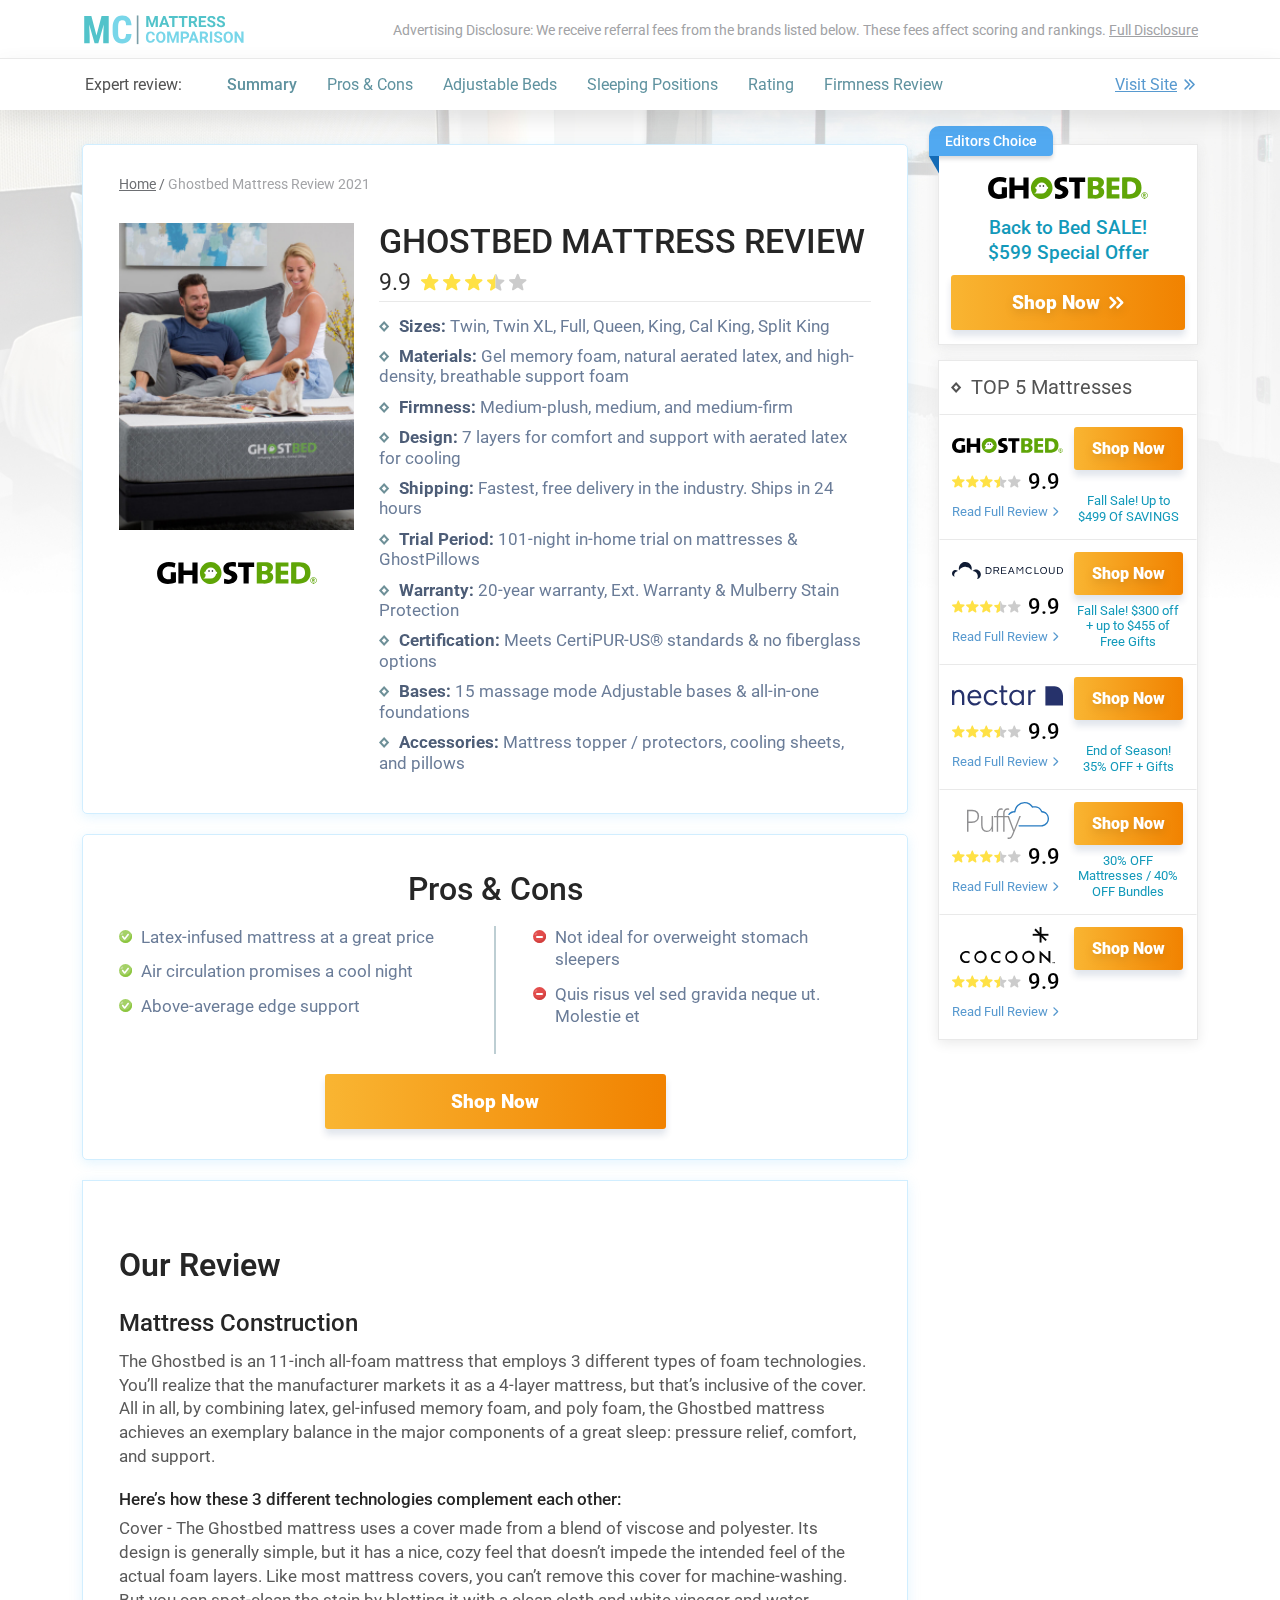
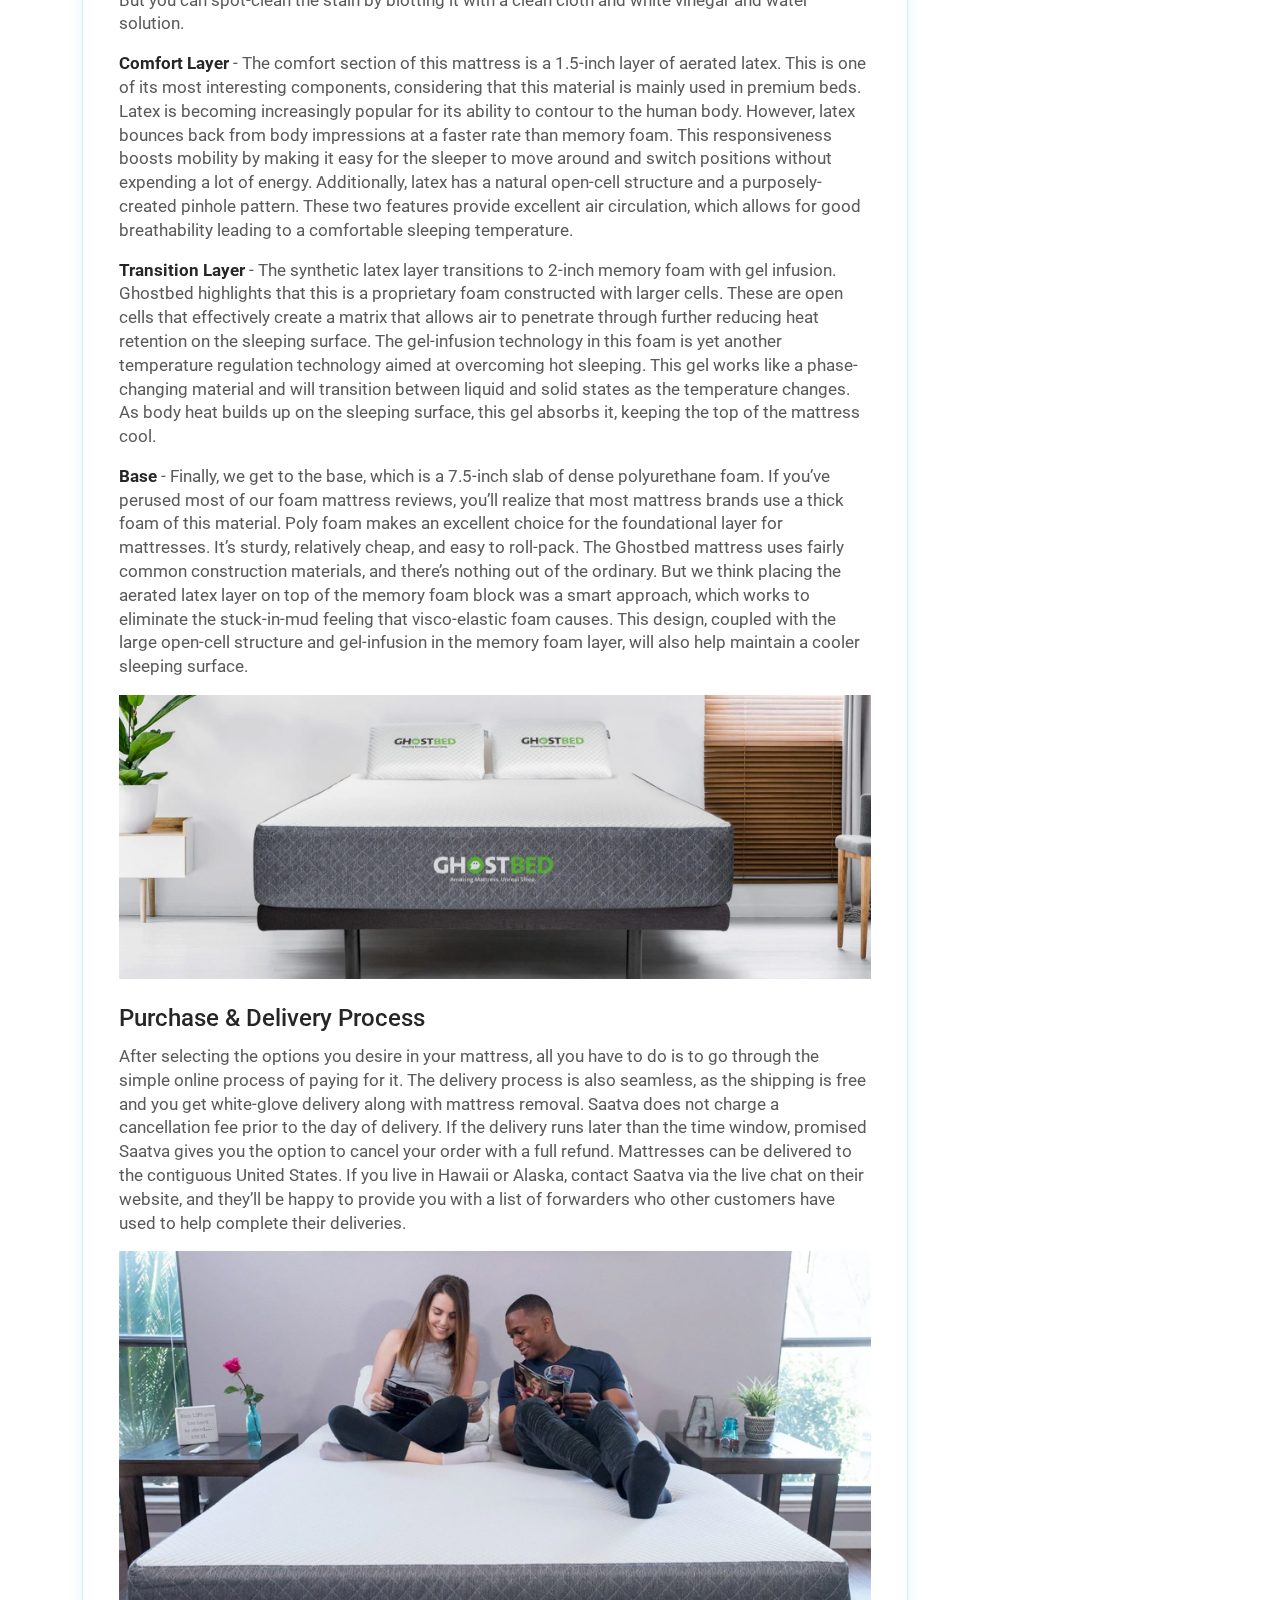
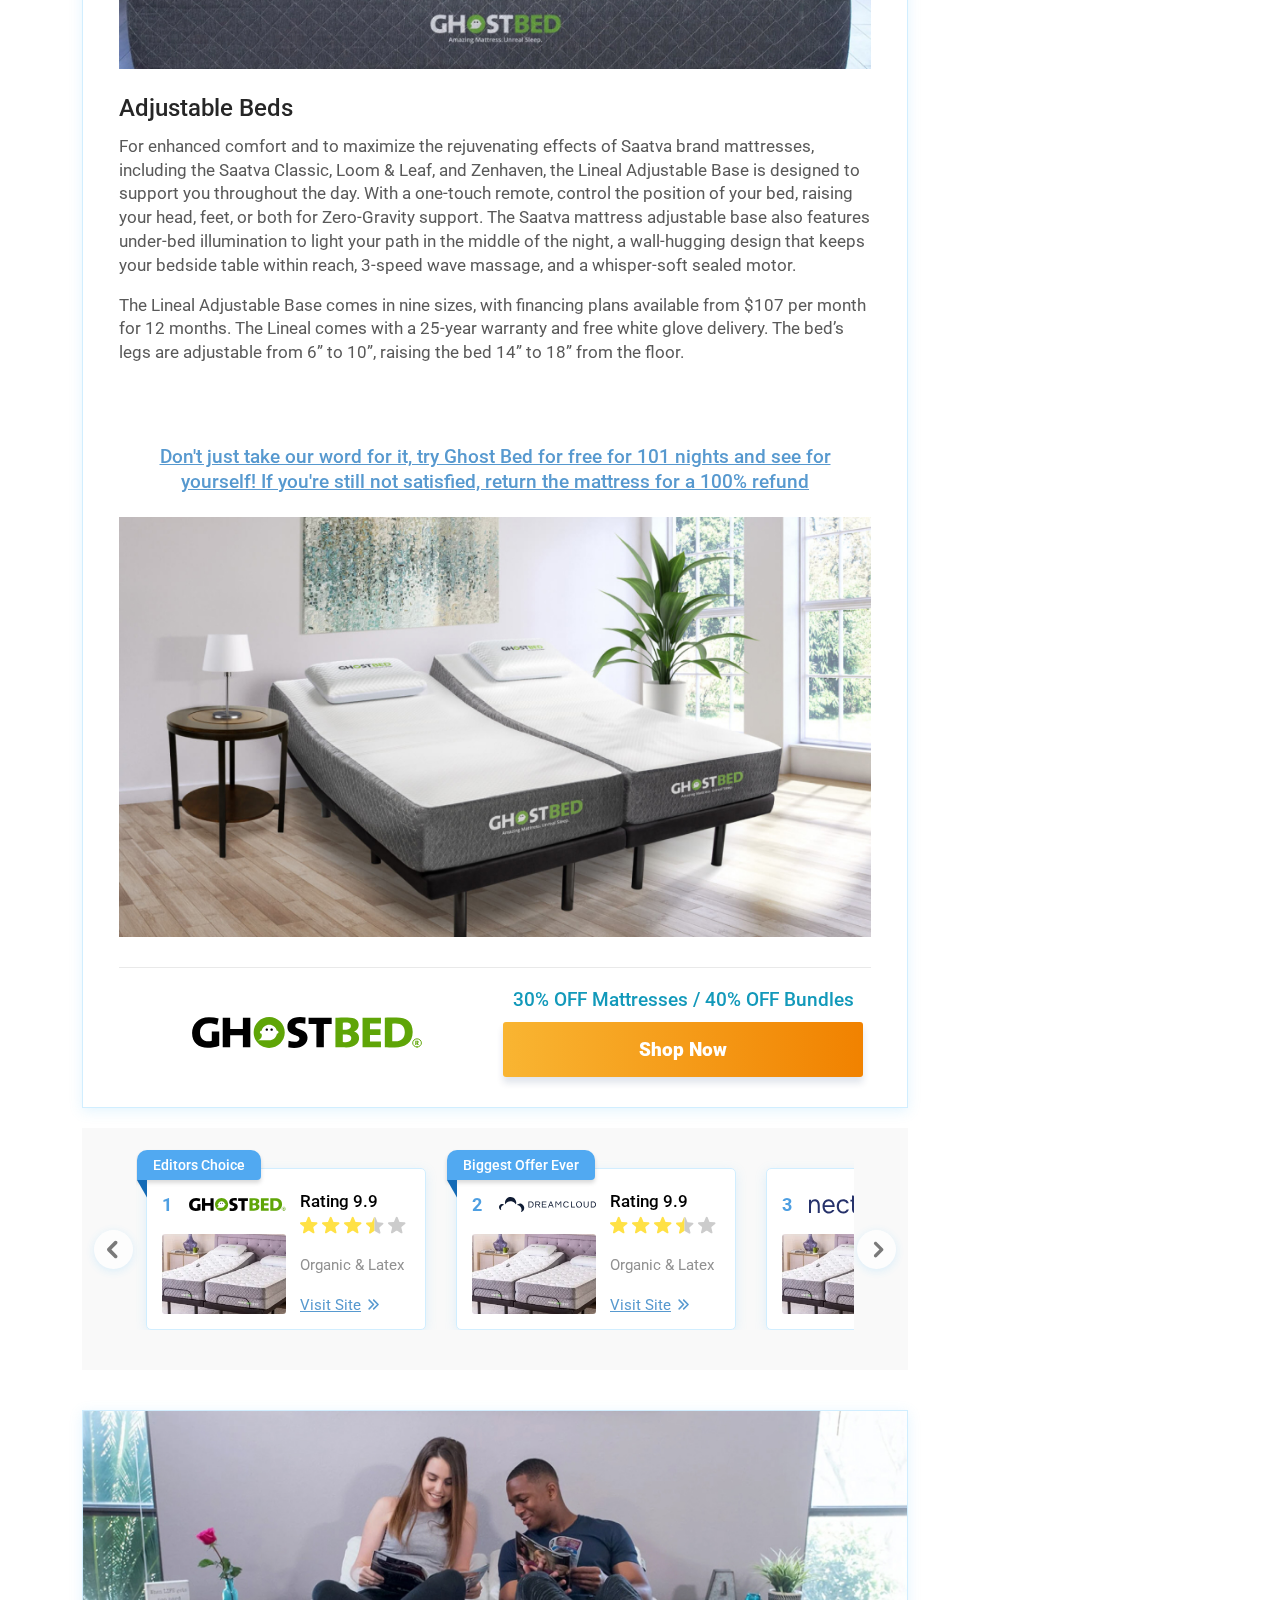
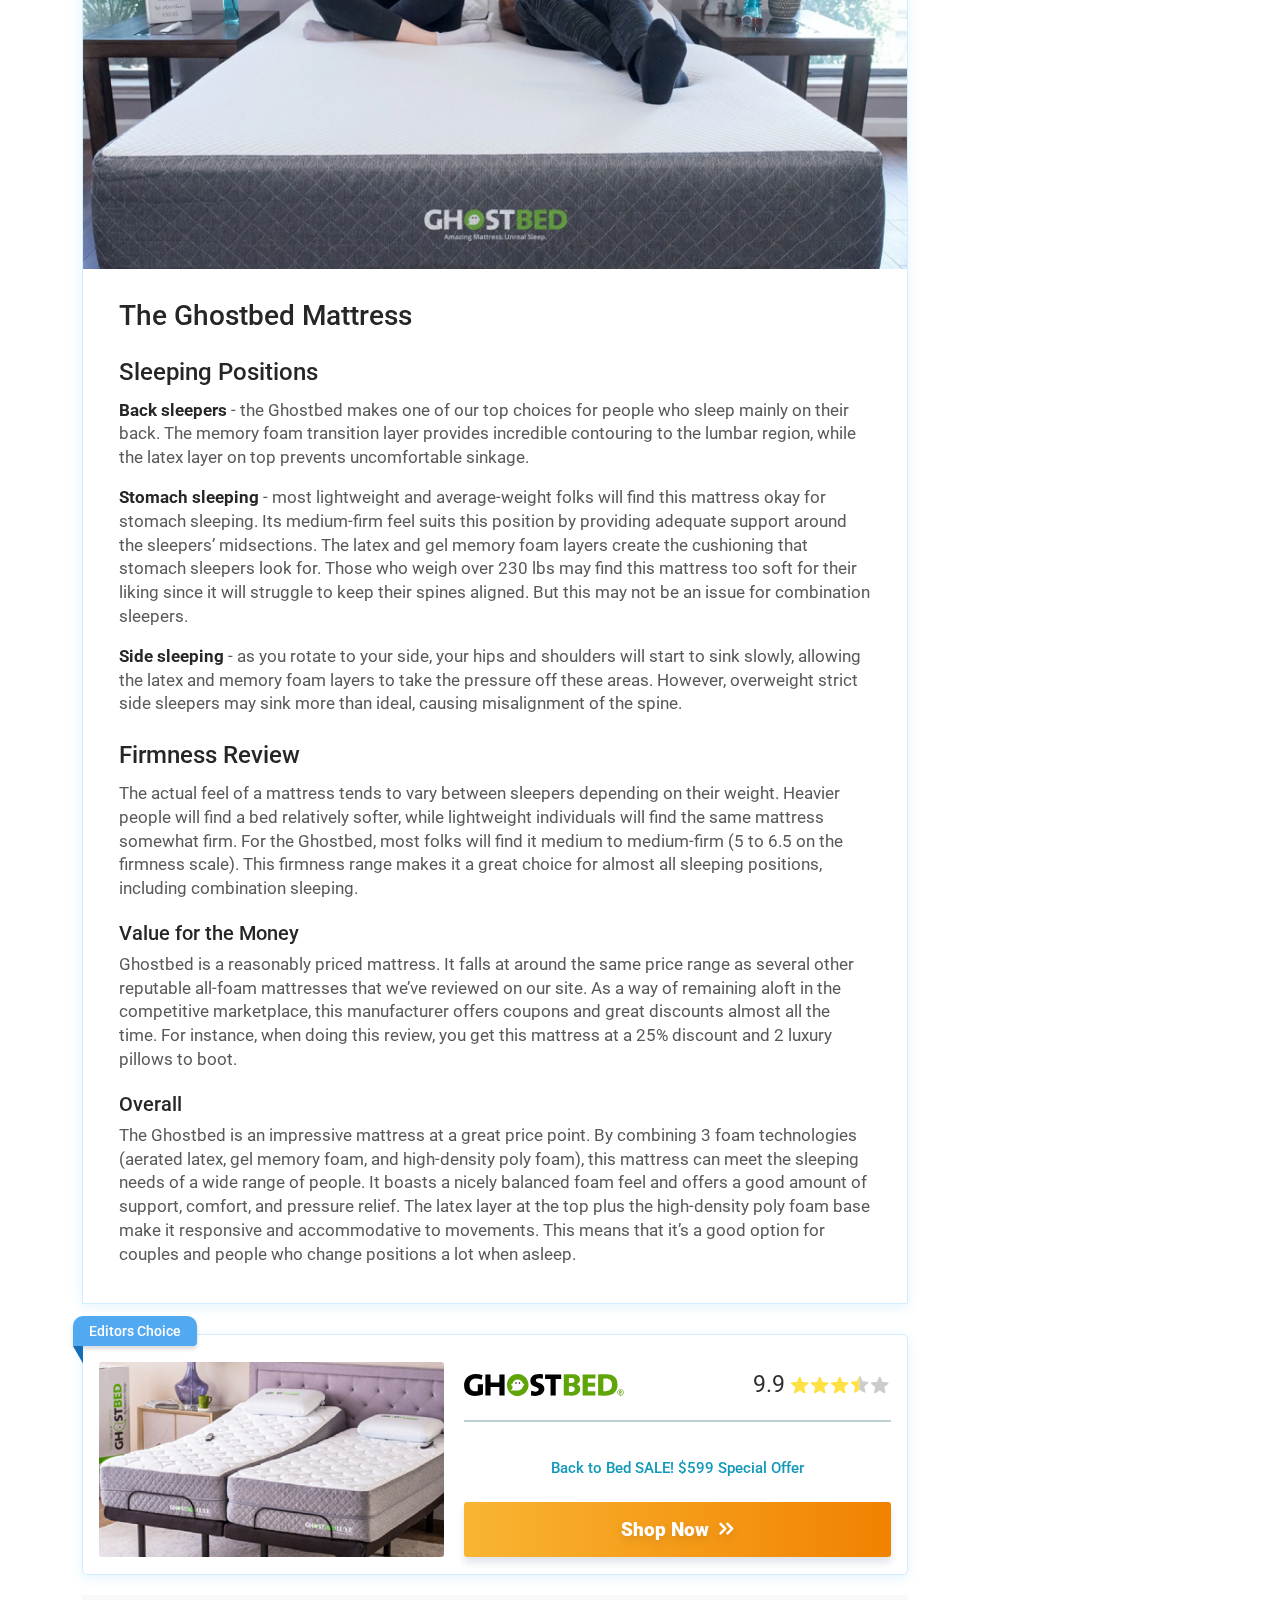
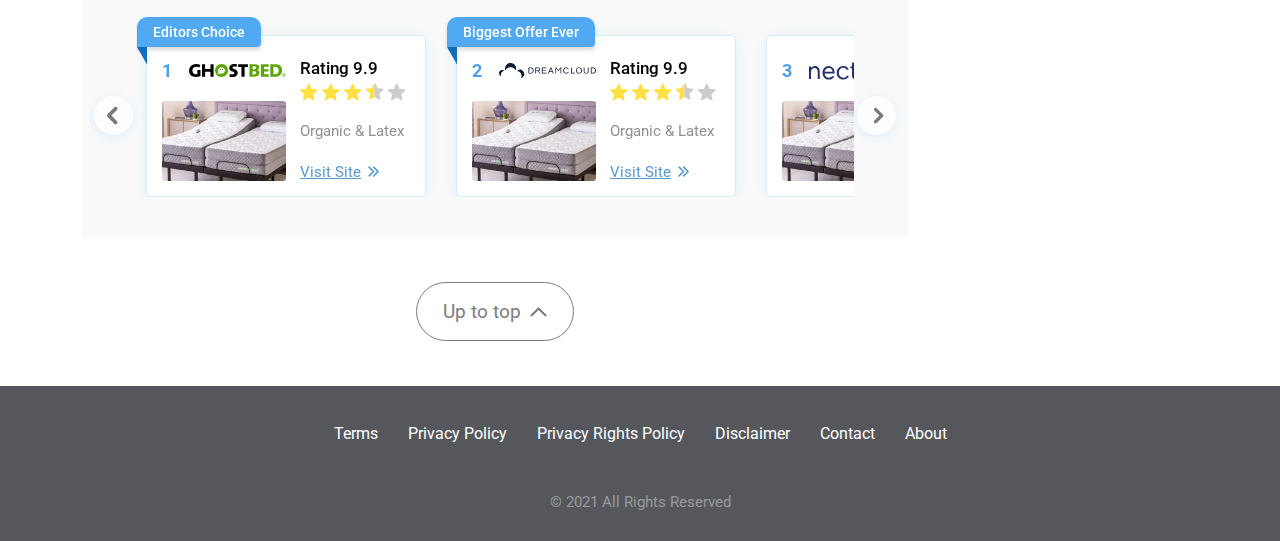
==== commit 79a6c98f: "Finish design page html&css&js making" ====
--- a/review.html
+++ b/review.html
@@ -78,7 +78,7 @@
                     <a href="#pros">Pros & Cons</a>
                 </div>
                 <div class="anchor-collapse__item">
-                    <a href="#">Mattress construction</a>
+                    <a href="#adjustable">Adjustable Beds</a>
                 </div>
                 <div class="anchor-collapse__item">
                     <a href="#">Sleeping Positions</a>
@@ -110,22 +110,24 @@
             <div class="main__wrapper">
                 <aside class="aside side_right">
                     <div class="aside__block">
-                        <div class="card-badge card-badge_blue">Editors Choice</div>
-    
-                        <div class="image-logo">
-                            <img src="img/mattress-logo.svg" alt="Logo Mattress">
+                        <div class="aside__main-card">
+                            <div class="card-badge card-badge_blue">Editors Choice</div>
+    
+                            <div class="image-logo">
+                                <img src="img/mattress-logo.svg" alt="Logo Mattress">
+                            </div>
+        
+                            <div class="cta-offer">
+                                Back to Bed SALE!<br>
+                                $599 Special Offer
+                            </div>
+        
+                            <a href="#" class="btn btn-primary"><span>Shop Now</span></a>
                         </div>
-    
-                        <div class="cta-offer">
-                            Back to Bed SALE!<br>
-                            $599 Special Offer
-                        </div>
-    
-                        <a href="#" class="btn btn-primary">Shop Now</a>
                     </div>
     
-                    <div class="aside__block">
-                        <div class="aside__title">TOP 5 Mattresses</div>
+                    <div class="aside__block aside__block_fixed">
+                        <div class="aside__title"><span>TOP 5 Mattresses</span></div>
     
                         <div class="top5-box">
                             <ul class="top5-list">
@@ -155,8 +157,7 @@
                                         <div class="top5__col">
                                             <a href="#" class="btn btn-primary"><span>Shop Now</span></a>
                                             <div class="cta-offer">
-                                                Back to Bed SALE!<br>
-                                                $599 Special Offer
+                                                Fall Sale! Up to $499 Of SAVINGS
                                             </div>
                                         </div>
                                     </div>
@@ -187,8 +188,7 @@
                                         <div class="top5__col">
                                             <a href="#" class="btn btn-primary"><span>Shop Now</span></a>
                                             <div class="cta-offer">
-                                                Back to Bed SALE!<br>
-                                                $599 Special Offer
+                                                Fall Sale! $300 off + up to $455 of Free Gifts
                                             </div>
                                         </div>
                                     </div>
@@ -219,8 +219,7 @@
                                         <div class="top5__col">
                                             <a href="#" class="btn btn-primary"><span>Shop Now</span></a>
                                             <div class="cta-offer">
-                                                Back to Bed SALE!<br>
-                                                $599 Special Offer
+                                                End of Season! 35% OFF + Gifts
                                             </div>
                                         </div>
                                     </div>
@@ -251,8 +250,7 @@
                                         <div class="top5__col">
                                             <a href="#" class="btn btn-primary"><span>Shop Now</span></a>
                                             <div class="cta-offer">
-                                                Back to Bed SALE!<br>
-                                                $599 Special Offer
+                                                30% OFF Mattresses / 40% OFF Bundles
                                             </div>
                                         </div>
                                     </div>
@@ -283,8 +281,7 @@
                                         <div class="top5__col">
                                             <a href="#" class="btn btn-primary"><span>Shop Now</span></a>
                                             <div class="cta-offer">
-                                                Back to Bed SALE!<br>
-                                                $599 Special Offer
+                                                
                                             </div>
                                         </div>
                                     </div>
@@ -302,7 +299,7 @@
                             <span class="current">Ghostbed Mattress Review 2021</span>
                         </div>
     
-                        <section class="summary" id="summary">
+                        <section class="summary"  id="summary">
                             <h1 class="summary__title">GHOSTBED MATTRESS Review</h1>
     
                             <div class="summary__image">
@@ -362,8 +359,8 @@
                         </section>
                     </div>
     
-                    <div class="block-area block-area_shadow-m">
-                        <section class="pros" id="pros">
+                    <div id="pros" class="block-area block-area_shadow-m">
+                        <section class="pros">
                             <h2>Pros & Cons</h2>
     
                             <div class="pros__box">
@@ -430,7 +427,7 @@
                                 <img src="img/review-article-img-mob2.webp" alt="Ghostbed mattress">
                             </picture>
     
-                            <h4>Adjustable Beds</h4>
+                            <h4 id="adjustable">Adjustable Beds</h4>
     
                             <p>
                                 For enhanced comfort and to maximize the rejuvenating effects of Saatva brand mattresses, including the Saatva Classic, Loom & Leaf, and Zenhaven, the Lineal Adjustable Base is designed to support you throughout the day. With a one-touch remote, control the position of your bed, raising your head, feet, or both for Zero-Gravity support. The Saatva mattress adjustable base also features under-bed illumination to light your path in the middle of the night, a wall-hugging design that keeps your bedside table within reach, 3-speed wave massage, and a whisper-soft sealed motor.
@@ -1368,7 +1365,7 @@
                     </section>
     
                     <section class="to-top">
-                        <a href="#" class="to-top__link" onclick="scrollToTop(event)">Up to top</a>
+                        <a href="#" class="to-top__link">Up to top</a>
                     </section>
                 </div>
             </div>
--- a/css/desktop.min.css
+++ b/css/desktop.min.css
@@ -1,3 +1,3 @@
-@media (min-width: 576px){.body_main{background-image:url("../img/main-bg.webp");background-position:top 160px center}.body_review{background-position:top 70px center}.cta-fixed{display:none}.anchor-collapse{top:59px}.main-cards{margin-bottom:40px}.nav{padding-top:13px;padding-bottom:10px}.disclosure,.updated{font-size:15px}.logo{height:35px}.category-slider{top:59px}.header__updated{display:none}.header__nav-updated{display:block;margin-left:20px}.header__content{padding-top:22px;padding-bottom:12px;max-width:750px}.header__title{text-align:left;font-size:28px;margin-bottom:9px}.header__desc{display:block;text-align:left;font-size:16px;line-height:130%;color:#6D6F73}.header_review{padding-bottom:0;border-bottom:none}.header_review .header__content{display:none}.header_review .nav{border:none}.article__footer-container{padding-top:10px;border-top:1px solid #E9E9E9;margin-top:30px;-webkit-box-orient:horizontal;-webkit-box-direction:normal;-ms-flex-direction:row;flex-direction:row}.article__footer .image-logo{height:56px;max-width:210px}.promo-block{max-width:unset;padding:17px 6px}.promo-card__box{display:-webkit-box;display:-ms-flexbox;display:flex}.promo-card__box .image-img{margin-bottom:0;height:100%}.promo-card__box .score-stars .star{margin-right:2px}.promo-card__box .score-value{margin-right:6px}.promo-card__box .image-logo{max-width:110px}.promo-card__col{padding:0 10px;width:50%}.promo-card__content{display:-webkit-box;display:-ms-flexbox;display:flex;-webkit-box-orient:vertical;-webkit-box-direction:normal;-ms-flex-direction:column;flex-direction:column;-webkit-box-pack:justify;-ms-flex-pack:justify;justify-content:space-between;height:100%}.pros .btn{display:-webkit-box;display:-ms-flexbox;display:flex;margin-top:20px}}@media (min-width: 768px){.to-top{padding:45px 0}.to-top__link{font-size:19px;height:59px;padding:0 26px}.to-top__link::after{width:17px;height:11px}h1{font-size:34px}h2{font-size:32px}h3{font-size:28px}h4{font-size:24px}h5{font-size:20px}h6{font-size:17px}.cards-slider .splide__slide{padding:0}.cards-slider__item{max-width:275px}.cards-slider__list{padding:0 50px}.cards-slider_review{position:static;width:100%}.cards-slider_review .cards-slider__item{max-width:270px}.main-cards__cta-btn-box{padding:17px;background:#FFFFFF;-webkit-box-shadow:0px 6px 25px rgba(12,45,95,0.14);box-shadow:0px 6px 25px rgba(12,45,95,0.14);border-radius:3px;-webkit-transition:-webkit-box-shadow 0.3s ease;transition:-webkit-box-shadow 0.3s ease;transition:box-shadow 0.3s ease;transition:box-shadow 0.3s ease, -webkit-box-shadow 0.3s ease}.main-cards__cta-btn-box .offer-mobile{display:none}.main-cards__cta-box .link{font-size:17px}.main-cards__image-box{-webkit-box-orient:horizontal;-webkit-box-direction:normal;-ms-flex-direction:row;flex-direction:row;-ms-flex-wrap:wrap;flex-wrap:wrap}.main-cards__image-box .image-img{height:150px}.main-cards__image-box .image-logo{-webkit-box-flex:1;-ms-flex-positive:1;flex-grow:1;width:50%;max-width:170px}.main-cards__image-rank{display:-webkit-box;display:-ms-flexbox;display:flex;width:43px;height:43px;border-radius:50%;border:2px solid #70A8D6;font-size:22px;color:#70A8D6;-webkit-box-pack:center;-ms-flex-pack:center;justify-content:center;-webkit-box-align:center;-ms-flex-align:center;align-items:center;margin-right:13px}.main-cards__score-rank{display:none}.main-cards__score-box{margin-left:15px;margin-right:15px;height:47px}.main-cards__item:hover .main-cards__cta-btn-box{-webkit-box-shadow:0px 6px 25px rgba(12,45,95,0.24);box-shadow:0px 6px 25px rgba(12,45,95,0.24)}.cta-offer{font-size:19px;font-weight:400}.btn-primary{padding:0 28px;height:55px;font-size:19px}.btn-primary span::after{width:16px;height:14px}.score-value{font-size:23px}.features-list{font-size:17px}.header__nav-updated{margin-left:37px}.summary{display:grid;grid-auto-columns:1fr 1fr 1fr 1fr 1fr;grid-auto-rows:1fr;grid-template-columns:44% 56%;grid-template-rows:auto auto;gap:0px 0px;grid-template-areas:"image title" "image feature";width:100%;height:100%}.summary__image{grid-area:image;padding-right:25px}.summary__title{grid-area:title;text-align:left}.summary__content{grid-area:feature}.summary__content .features-list li{margin-bottom:5px}.pros h2{font-weight:500;text-align:center}.pros__box{display:-webkit-box;display:-ms-flexbox;display:flex;-webkit-box-pack:justify;-ms-flex-pack:justify;justify-content:space-between}.pros__col{width:45%}.pros__col:nth-child(2){width:1px;border-right:2px solid #BDCED3}.pros__list_pros{border:none}.block-area{border:1px solid #D1EEFF;-webkit-box-shadow:0px 3px 12px rgba(86,192,252,0.17);box-shadow:0px 3px 12px rgba(86,192,252,0.17);background-color:#fff;padding:30px 36px;margin-bottom:30px}.block-area .article{margin-bottom:0}.block-area .full-image{position:relative;left:-36px;top:-30px;width:calc(100% + 72px)}.block-area .full-image+.article{margin-top:-30px;margin-bottom:-10px}.article__footer .cta-offer{font-weight:500;font-size:19px;line-height:130%}.article__footer-container{padding-top:20px}.article__footer-col{margin:0}.article__promotion-link .link{text-align:center}.promo-block{padding:17px 6px}.promo-card__box .image-img{height:195px}.top5__card .btn{height:43px;max-width:160px;margin:0 auto}}@media (min-width: 992px){.category-slider .splide.category-slider__list .splide__list{display:-webkit-box;display:-ms-flexbox;display:flex;-webkit-box-pack:center;-ms-flex-pack:center;justify-content:center}.category-slider .splide.category-slider__list .splide__slide{margin-right:10px}.category-slider .splide.category-slider__list .splide__slide:last-child{margin-right:0}.category-slider .splide__arrows{display:none}.main-cards .card-badge{height:30px;padding:0 16px;border-radius:10px 10px 4px 0px;-webkit-clip-path:none;clip-path:none;top:-19px;left:-10px;font-size:14px;z-index:2;-webkit-box-shadow:0px 3px 4px rgba(0,0,0,0.15);box-shadow:0px 3px 4px rgba(0,0,0,0.15)}.main-cards .card-badge::before{display:block;content:'';background-repeat:no-repeat;background-size:contain;background-position:center;-ms-flex-negative:0;flex-shrink:0;background-image:url("data:image/svg+xml,%3Csvg width='10' height='18' viewBox='0 0 10 18' fill='none' xmlns='http://www.w3.org/2000/svg'%3E%3Cpath d='M10 17.5L0 0H10V17.5Z' fill='%23146BB6'/%3E%3C/svg%3E%0A");width:10px;height:18px;left:0px;top:30px;position:absolute}.main-cards__item{padding-bottom:17px;display:grid;grid-auto-columns:1fr 1fr 1fr 1fr 1fr;grid-auto-rows:1fr;grid-template-columns:25% 50% 25%;grid-template-rows:auto auto;gap:0px 0px;grid-template-areas:"image score cta" "image feature cta"}.main-cards__image-box{grid-area:image;width:100%;max-width:unset;padding-right:12px;padding-top:20px;-webkit-box-align:start;-ms-flex-align:start;align-items:start}.main-cards__image-box .image-img{height:calc(100% - 66px)}.main-cards__score-box{grid-area:score;margin-left:12px;margin-right:12px;width:calc(100% - 24px)}.main-cards__features-box{padding-left:12px;grid-area:feature;background:transparent;padding-bottom:0}.main-cards__cta-box{grid-area:cta;max-width:unset;width:100%;padding-top:25px}.score-stars .star::before{width:18px;height:18px}.cards-slider__item{max-width:327px}.cards-slider .splide__slide{padding:0 10px}.cards-slider_review .cards-slider__item{max-width:310px}.block-area{margin-bottom:20px}.anchor-collapse{cursor:default}.anchor-collapse__list{display:-webkit-box;display:-ms-flexbox;display:flex;-webkit-box-orient:horizontal;-webkit-box-direction:normal;-ms-flex-direction:row;flex-direction:row;opacity:1;visibility:visible;height:auto;width:auto;-webkit-box-flex:1;-ms-flex-positive:1;flex-grow:1;padding-left:10px}.anchor-collapse__burger-btn{display:none}.anchor-collapse__wrapper{-webkit-box-orient:horizontal;-webkit-box-direction:normal;-ms-flex-direction:row;flex-direction:row;max-width:960px;margin:0 auto}.anchor-collapse__item{padding:0 10px}.anchor-collapse__link{margin-left:auto}.pros .btn{max-width:341px;margin:0 auto;margin-top:20px}.article__promotion-link{display:-webkit-box;display:-ms-flexbox;display:flex;-webkit-box-pack:center;-ms-flex-pack:center;justify-content:center;-webkit-box-align:center;-ms-flex-align:center;align-items:center;margin-top:80px}.article__promotion-link .link{max-width:744px;font-weight:500;font-size:19px;line-height:130%;text-decoration:underline}.article__footer .btn{max-width:360px}.article__footer .image-logo{height:76px;max-width:230px}.promo-card__col:first-child{width:45%}.promo-card__col:last-child{width:55%}}@media (min-width: 1200px){.anchor-collapse{top:0;border-top:1px solid #E9E9E9}.anchor-collapse__wrapper{max-width:1140px;height:51px}.category-slider,.nav-fixed{display:none}.cards-slider__list{padding:0 80px}.aside{display:-webkit-box;display:-ms-flexbox;display:flex;-webkit-box-orient:vertical;-webkit-box-direction:normal;-ms-flex-direction:column;flex-direction:column;width:260px;-ms-flex-negative:0;flex-shrink:0;margin-top:34px}.aside__block{background-color:white;border:1px solid #E9E9E9;-webkit-box-shadow:0px 3px 12px #E9E9E9;box-shadow:0px 3px 12px #E9E9E9;margin-bottom:15px}.aside__title{color:#535353;font-size:20px;line-height:23px;display:-webkit-box;display:-ms-flexbox;display:flex;-webkit-box-align:center;-ms-flex-align:center;align-items:center;padding:15px 12px}.aside__title span{display:-webkit-box;display:-ms-flexbox;display:flex}.aside__title span::before{display:block;content:'';background-repeat:no-repeat;background-size:contain;background-position:center;-ms-flex-negative:0;flex-shrink:0;display:inline-block;margin-right:9px;margin-top:6px;background-image:url("data:image/svg+xml,%3Csvg width='11' height='11' viewBox='0 0 11 11' fill='none' xmlns='http://www.w3.org/2000/svg'%3E%3Cpath d='M5.10714 0L10.2143 5.5L5.10714 11L0 5.5L5.10714 0Z' fill='%23535353'/%3E%3Cpath d='M5.10658 3L7.42801 5.5L5.10658 8L2.78516 5.5L5.10658 3Z' fill='white'/%3E%3C/svg%3E%0A");width:11px;height:11px}.aside__content{padding:0 20px;padding-bottom:20px;color:#6A7C98}.aside__content.category-list{padding:0;display:-webkit-box;display:-ms-flexbox;display:flex;-webkit-box-orient:vertical;-webkit-box-direction:normal;-ms-flex-direction:column;flex-direction:column;text-align:center}.aside__content.category-list>div{border-top:1px solid #EAEAEA}.aside__content.category-list>div a{color:#5F929F;font-size:16px;display:block;height:100%;width:100%;padding:20px;-webkit-transition:background-color 0.3s ease;transition:background-color 0.3s ease}.aside__content.category-list>div a:hover{color:#3A6C78;background-color:#F5F5F5}.aside__content.category-list>div a.active{background-color:#F5F5F5;color:#505050;font-weight:500}.aside-rank-text{font-size:19px;line-height:120%;margin-top:20px;margin-bottom:20px}.aside-guide-text{font-size:16px;line-height:140%}.aside-guide-title{font-size:18px;color:#262626;margin-bottom:10px;margin-top:23px;display:block}.top5-section{display:none}.cards-slider_review-mob{display:block;margin-bottom:0}.side_left{margin-right:30px}.side_right{margin-left:30px;-webkit-box-ordinal-group:3;-ms-flex-order:2;order:2}.main__wrapper{display:-webkit-box;display:-ms-flexbox;display:flex}.main-content{width:70%}.main-cards__cta-btn-box .btn-primary{padding:0 15px}.btn.btn_line{color:#5799CF;border-radius:4px;border:1px solid #5799CF;height:55px;background-image:linear-gradient(86.76deg, #FBFBFB 0%, rgba(255,255,255,0) 100%);-webkit-transition:background-color 0.3s ease, color 0.2s ease;transition:background-color 0.3s ease, color 0.2s ease}.btn.btn_line:hover{background-image:none;background-color:#5799CF;color:#FFFFFF}.header_review .nav__disclosure{display:none}.header_review .nav__disclosure_desktop{display:block;text-decoration:none;color:#A1A2A5;font-size:14px;line-height:130%}.header_review .nav__disclosure_desktop a{color:#A1A2A5;text-decoration:underline}}@media (min-width: 1400px){.anchor-collapse__wrapper{max-width:1320px}.cards-slider__list{padding:0 100px}.main-cards__cta-btn-box .btn-primary{padding:0 28px}}
+@media (min-width: 576px){.body_main{background-image:url("../img/main-bg.webp");background-position:top 160px center}.body_review{background-image:url("../img/main-bg.webp");background-position:top 70px center}.cta-fixed{display:none}.anchor-collapse{top:59px}.main-cards{margin-bottom:40px}.nav{padding-top:13px;padding-bottom:10px}.disclosure,.updated{font-size:15px}.logo{height:35px}.category-slider{top:59px}.header__updated{display:none}.header__nav-updated{display:block;margin-left:20px}.header__content{padding-top:22px;padding-bottom:12px;max-width:750px}.header__title{text-align:left;font-size:28px;margin-bottom:9px}.header__desc{display:block;text-align:left;font-size:16px;line-height:130%;color:#6D6F73}.header_review{padding-bottom:0;border-bottom:none}.header_review .header__content{display:none}.header_review .nav{border:none}.article__footer-container{padding-top:10px;border-top:1px solid #E9E9E9;margin-top:30px;-webkit-box-orient:horizontal;-webkit-box-direction:normal;-ms-flex-direction:row;flex-direction:row}.article__footer .image-logo{height:56px;max-width:210px}.promo-block{max-width:unset;padding:17px 6px}.promo-card__box{display:-webkit-box;display:-ms-flexbox;display:flex}.promo-card__box .image-img{margin-bottom:0;height:100%}.promo-card__box .score-stars .star{margin-right:2px}.promo-card__box .score-value{margin-right:6px}.promo-card__box .image-logo{max-width:110px}.promo-card__col{padding:0 10px;width:50%}.promo-card__content{display:-webkit-box;display:-ms-flexbox;display:flex;-webkit-box-orient:vertical;-webkit-box-direction:normal;-ms-flex-direction:column;flex-direction:column;-webkit-box-pack:justify;-ms-flex-pack:justify;justify-content:space-between;height:100%}.pros .btn{display:-webkit-box;display:-ms-flexbox;display:flex;margin-top:20px}}@media (min-width: 768px){.to-top{padding:45px 0}.to-top__link{font-size:19px;height:59px;padding:0 26px}.to-top__link::after{width:17px;height:11px}h1{font-size:34px}h2{font-size:32px}h3{font-size:28px}h4{font-size:24px}h5{font-size:20px}h6{font-size:17px}.cards-slider .splide__slide{padding:0}.cards-slider__item{max-width:275px}.cards-slider__list{padding:0 50px}.cards-slider_review{position:static;width:100%}.cards-slider_review .cards-slider__item{max-width:270px}.main-cards__cta-btn-box{padding:17px;background:#FFFFFF;-webkit-box-shadow:0px 6px 25px rgba(12,45,95,0.14);box-shadow:0px 6px 25px rgba(12,45,95,0.14);border-radius:3px;-webkit-transition:-webkit-box-shadow 0.3s ease;transition:-webkit-box-shadow 0.3s ease;transition:box-shadow 0.3s ease;transition:box-shadow 0.3s ease, -webkit-box-shadow 0.3s ease}.main-cards__cta-btn-box .offer-mobile{display:none}.main-cards__cta-box .link{font-size:17px}.main-cards__image-box{-webkit-box-orient:horizontal;-webkit-box-direction:normal;-ms-flex-direction:row;flex-direction:row;-ms-flex-wrap:wrap;flex-wrap:wrap}.main-cards__image-box .image-img{height:150px}.main-cards__image-box .image-logo{-webkit-box-flex:1;-ms-flex-positive:1;flex-grow:1;width:50%;max-width:170px}.main-cards__image-rank{display:-webkit-box;display:-ms-flexbox;display:flex;width:43px;height:43px;border-radius:50%;border:2px solid #70A8D6;font-size:22px;color:#70A8D6;-webkit-box-pack:center;-ms-flex-pack:center;justify-content:center;-webkit-box-align:center;-ms-flex-align:center;align-items:center;margin-right:13px}.main-cards__score-rank{display:none}.main-cards__score-box{margin-left:15px;margin-right:15px;height:47px}.main-cards__item:hover .main-cards__cta-btn-box{-webkit-box-shadow:0px 6px 25px rgba(12,45,95,0.24);box-shadow:0px 6px 25px rgba(12,45,95,0.24)}.cta-offer{font-size:19px;font-weight:400}.btn-primary{padding:0 28px;height:55px;font-size:19px}.btn-primary span::after{width:16px;height:14px}.score-value{font-size:23px}.features-list{font-size:17px}.header__nav-updated{margin-left:37px}.summary{display:grid;grid-auto-columns:1fr 1fr 1fr 1fr 1fr;grid-auto-rows:1fr;grid-template-columns:260px auto;grid-template-rows:auto auto;gap:0px 0px;grid-template-areas:"image title" "image feature";width:100%;height:100%}.summary__image{grid-area:image;padding-right:25px}.summary__title{grid-area:title;text-align:left}.summary__content{grid-area:feature}.pros h2{font-weight:500;text-align:center}.pros__box{display:-webkit-box;display:-ms-flexbox;display:flex;-webkit-box-pack:justify;-ms-flex-pack:justify;justify-content:space-between}.pros__col{width:45%}.pros__col:nth-child(2){width:1px;border-right:2px solid #BDCED3}.pros__list_pros{border:none}.block-area{border:1px solid #D1EEFF;-webkit-box-shadow:0px 3px 12px rgba(86,192,252,0.17);box-shadow:0px 3px 12px rgba(86,192,252,0.17);background-color:#fff;padding:30px 36px;margin-bottom:30px}.block-area .article{margin-bottom:0}.block-area .full-image{position:relative;left:-36px;top:-30px;width:calc(100% + 72px)}.block-area .full-image+.article{margin-top:-30px;margin-bottom:-10px}.article__footer .cta-offer{font-weight:500;font-size:19px;line-height:130%}.article__footer-container{padding-top:20px}.article__footer-col{margin:0}.article__promotion-link .link{text-align:center}.promo-block{padding:17px 6px}.promo-card__box .image-img{height:195px}.top5__card .btn{height:43px;max-width:160px;margin:0 auto}}@media (min-width: 992px){.category-slider .splide.category-slider__list .splide__list{display:-webkit-box;display:-ms-flexbox;display:flex;-webkit-box-pack:center;-ms-flex-pack:center;justify-content:center}.category-slider .splide.category-slider__list .splide__slide{margin-right:10px}.category-slider .splide.category-slider__list .splide__slide:last-child{margin-right:0}.category-slider .splide__arrows{display:none}.main-cards .card-badge{height:30px;padding:0 16px;border-radius:10px 10px 4px 0px;-webkit-clip-path:none;clip-path:none;top:-19px;left:-10px;font-size:14px;z-index:2;-webkit-box-shadow:0px 3px 4px rgba(0,0,0,0.15);box-shadow:0px 3px 4px rgba(0,0,0,0.15)}.main-cards .card-badge::before{display:block;content:'';background-repeat:no-repeat;background-size:contain;background-position:center;-ms-flex-negative:0;flex-shrink:0;background-image:url("data:image/svg+xml,%3Csvg width='10' height='18' viewBox='0 0 10 18' fill='none' xmlns='http://www.w3.org/2000/svg'%3E%3Cpath d='M10 17.5L0 0H10V17.5Z' fill='%23146BB6'/%3E%3C/svg%3E%0A");width:10px;height:18px;left:0px;top:30px;position:absolute}.main-cards__item{padding-bottom:17px;display:grid;grid-auto-columns:1fr 1fr 1fr 1fr 1fr;grid-auto-rows:1fr;grid-template-columns:25% 50% 25%;grid-template-rows:auto auto;gap:0px 0px;grid-template-areas:"image score cta" "image feature cta"}.main-cards__image-box{grid-area:image;width:100%;max-width:unset;padding-right:12px;padding-top:20px;-webkit-box-align:start;-ms-flex-align:start;align-items:start}.main-cards__image-box .image-img{height:calc(100% - 66px)}.main-cards__score-box{grid-area:score;margin-left:12px;margin-right:12px;width:calc(100% - 24px)}.main-cards__features-box{padding-left:12px;grid-area:feature;background:transparent;padding-bottom:0}.main-cards__cta-box{grid-area:cta;max-width:unset;width:100%;padding-top:25px}.score-stars .star::before{width:18px;height:18px}.cards-slider__item{max-width:327px}.cards-slider .splide__slide{padding:0 10px}.cards-slider_review .cards-slider__item{max-width:310px}.block-area{margin-bottom:20px}.anchor-collapse{cursor:default}.anchor-collapse__list{display:-webkit-box;display:-ms-flexbox;display:flex;-webkit-box-orient:horizontal;-webkit-box-direction:normal;-ms-flex-direction:row;flex-direction:row;opacity:1;visibility:visible;height:auto;width:auto;-webkit-box-flex:1;-ms-flex-positive:1;flex-grow:1;padding-left:10px}.anchor-collapse__burger-btn{display:none}.anchor-collapse__wrapper{-webkit-box-orient:horizontal;-webkit-box-direction:normal;-ms-flex-direction:row;flex-direction:row;max-width:960px;margin:0 auto}.anchor-collapse__item{padding:0 10px}.anchor-collapse__link{margin-left:auto}.pros .btn{max-width:341px;margin:0 auto;margin-top:20px}.article__promotion-link{display:-webkit-box;display:-ms-flexbox;display:flex;-webkit-box-pack:center;-ms-flex-pack:center;justify-content:center;-webkit-box-align:center;-ms-flex-align:center;align-items:center;margin-top:80px}.article__promotion-link .link{max-width:744px;font-weight:500;font-size:19px;line-height:130%;text-decoration:underline}.article__footer .btn{max-width:360px}.article__footer .image-logo{height:76px;max-width:230px}.article p{font-size:17px;line-height:140%}.promo-card__col:first-child{width:45%}.promo-card__col:last-child{width:55%}.promo-block{margin-top:30px}.promo-card__box .image-logo{max-width:160px}.summary{grid-template-columns:305px auto}}@media (min-width: 1200px){.anchor-collapse{top:0;border-top:1px solid #E9E9E9}.anchor-collapse__wrapper{max-width:1140px;height:51px}.anchor-collapse__item{padding:0 15px}.anchor-collapse__list{padding-left:30px}.category-slider,.nav-fixed{display:none}.cards-slider__list{padding:0 80px}.top5-box .score-stars .star::before{width:13px;height:13px}.top5-box .score-value{margin-right:0;margin-left:6px}.top5-box .cta-offer{font-size:13px}.top5-box .link{padding-right:0}.top5__card{-webkit-box-pack:justify;-ms-flex-pack:justify;justify-content:space-between}.top5__card .btn-primary{padding:0 18px}.top5__card .btn-primary span::after{display:none}.top5__col{width:48%}.aside{display:-webkit-box;display:-ms-flexbox;display:flex;-webkit-box-orient:vertical;-webkit-box-direction:normal;-ms-flex-direction:column;flex-direction:column;width:260px;-ms-flex-negative:0;flex-shrink:0;margin-top:34px}.aside__block{background-color:white;border:1px solid #E9E9E9;-webkit-box-shadow:0px 3px 12px #E9E9E9;box-shadow:0px 3px 12px #E9E9E9;margin-bottom:15px;position:relative}.aside__block .card-badge{height:30px;padding:0 16px;border-radius:10px 10px 4px 0px;-webkit-clip-path:none;clip-path:none;top:-19px;left:-10px;font-size:14px;z-index:2;-webkit-box-shadow:0px 3px 4px rgba(0,0,0,0.15);box-shadow:0px 3px 4px rgba(0,0,0,0.15)}.aside__block .card-badge::before{display:block;content:'';background-repeat:no-repeat;background-size:contain;background-position:center;-ms-flex-negative:0;flex-shrink:0;background-image:url("data:image/svg+xml,%3Csvg width='10' height='18' viewBox='0 0 10 18' fill='none' xmlns='http://www.w3.org/2000/svg'%3E%3Cpath d='M10 17.5L0 0H10V17.5Z' fill='%23146BB6'/%3E%3C/svg%3E%0A");width:10px;height:18px;left:0px;top:30px;position:absolute}.aside__block_fixed{position:-webkit-sticky;position:sticky;top:82px}.aside__main-card{padding:14px 12px;padding-top:20px}.aside__main-card .cta-offer{color:#1299BA;font-weight:500;font-size:19px;line-height:130%;margin-bottom:10px;margin-top:5px}.aside__main-card .image-logo{margin:0 auto}.aside__title{color:#535353;font-size:20px;line-height:23px;display:-webkit-box;display:-ms-flexbox;display:flex;-webkit-box-align:center;-ms-flex-align:center;align-items:center;padding:15px 12px}.aside__title span{display:-webkit-box;display:-ms-flexbox;display:flex}.aside__title span::before{display:block;content:'';background-repeat:no-repeat;background-size:contain;background-position:center;-ms-flex-negative:0;flex-shrink:0;display:inline-block;margin-right:9px;margin-top:6px;background-image:url("data:image/svg+xml,%3Csvg width='11' height='11' viewBox='0 0 11 11' fill='none' xmlns='http://www.w3.org/2000/svg'%3E%3Cpath d='M5.10714 0L10.2143 5.5L5.10714 11L0 5.5L5.10714 0Z' fill='%23535353'/%3E%3Cpath d='M5.10658 3L7.42801 5.5L5.10658 8L2.78516 5.5L5.10658 3Z' fill='white'/%3E%3C/svg%3E%0A");width:11px;height:11px}.aside__content{padding:0 20px;padding-bottom:20px;color:#6A7C98}.aside__content.category-list{padding:0;display:-webkit-box;display:-ms-flexbox;display:flex;-webkit-box-orient:vertical;-webkit-box-direction:normal;-ms-flex-direction:column;flex-direction:column;text-align:center}.aside__content.category-list>div{border-top:1px solid #EAEAEA}.aside__content.category-list>div a{color:#5F929F;font-size:16px;display:block;height:100%;width:100%;padding:20px;-webkit-transition:background-color 0.3s ease;transition:background-color 0.3s ease}.aside__content.category-list>div a:hover{color:#3A6C78;background-color:#F5F5F5}.aside__content.category-list>div a.active{background-color:#F5F5F5;color:#505050;font-weight:500}.aside-rank-text{font-size:19px;line-height:120%;margin-top:20px;margin-bottom:20px}.aside-guide-text{font-size:16px;line-height:140%}.aside-guide-title{font-size:18px;color:#262626;margin-bottom:10px;margin-top:23px;display:block}.top5-section{display:none}.cards-slider_review-mob{display:block;margin-bottom:0}.cards-slider_review .cards-slider__item{max-width:280px}.side_left{margin-right:30px}.side_right{margin-left:30px;-webkit-box-ordinal-group:3;-ms-flex-order:2;order:2}.main__wrapper{display:-webkit-box;display:-ms-flexbox;display:flex}.main-content{width:70%}.main-cards__cta-btn-box .btn-primary{padding:0 15px}.btn.btn_line{color:#5799CF;border-radius:4px;border:1px solid #5799CF;height:55px;background-image:linear-gradient(86.76deg, #FBFBFB 0%, rgba(255,255,255,0) 100%);-webkit-transition:background-color 0.3s ease, color 0.2s ease;transition:background-color 0.3s ease, color 0.2s ease}.btn.btn_line:hover{background-image:none;background-color:#5799CF;color:#FFFFFF}.header_review .nav__disclosure{display:none}.header_review .nav__disclosure_desktop{display:block;text-decoration:none;color:#A1A2A5;font-size:14px;line-height:130%}.header_review .nav__disclosure_desktop a{color:#A1A2A5;text-decoration:underline}.summary{grid-template-columns:260px auto}}@media (min-width: 1400px){.anchor-collapse__wrapper{max-width:1320px}.anchor-collapse__item{padding:0 20px}.anchor-collapse__list{padding-left:40px}.cards-slider__list{padding:0 100px}.main-cards__cta-btn-box .btn-primary{padding:0 28px}.summary{grid-template-columns:305px auto}}
 
 /*# sourceMappingURL=desktop.min.css.map */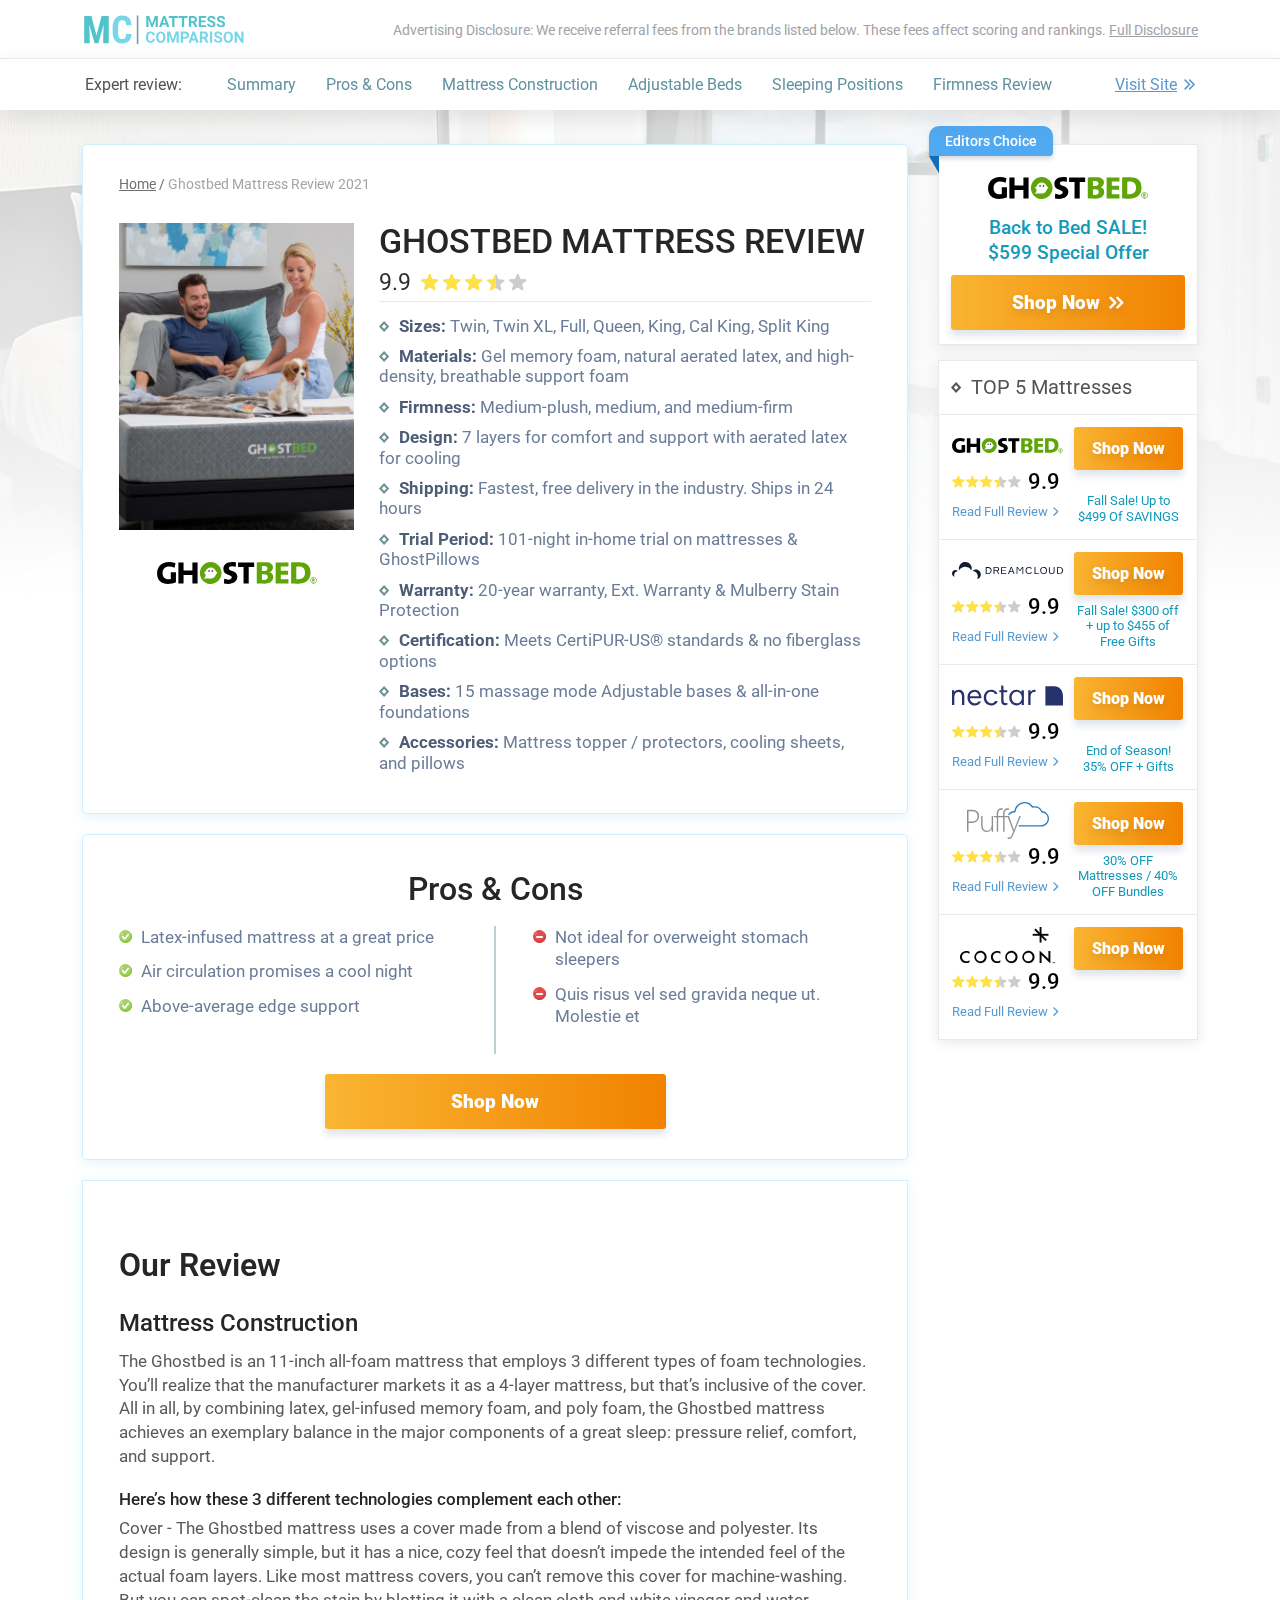
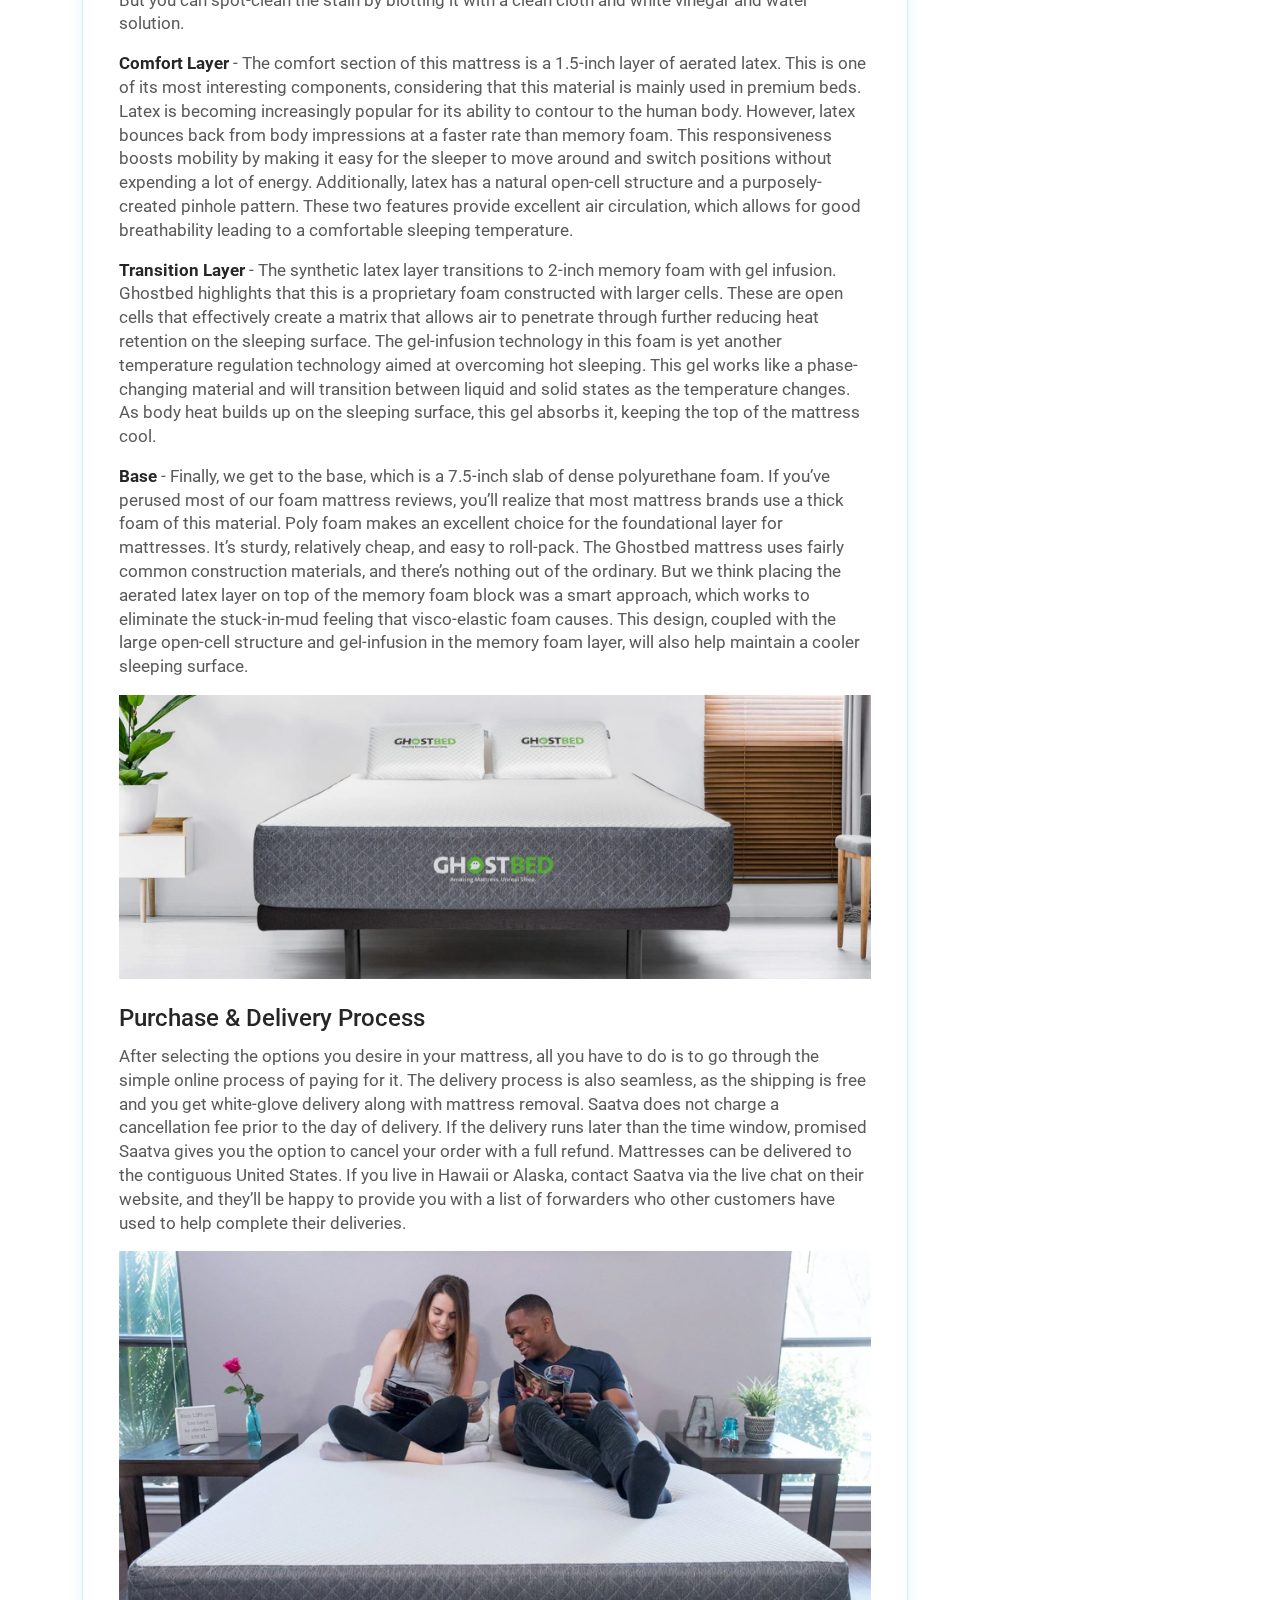
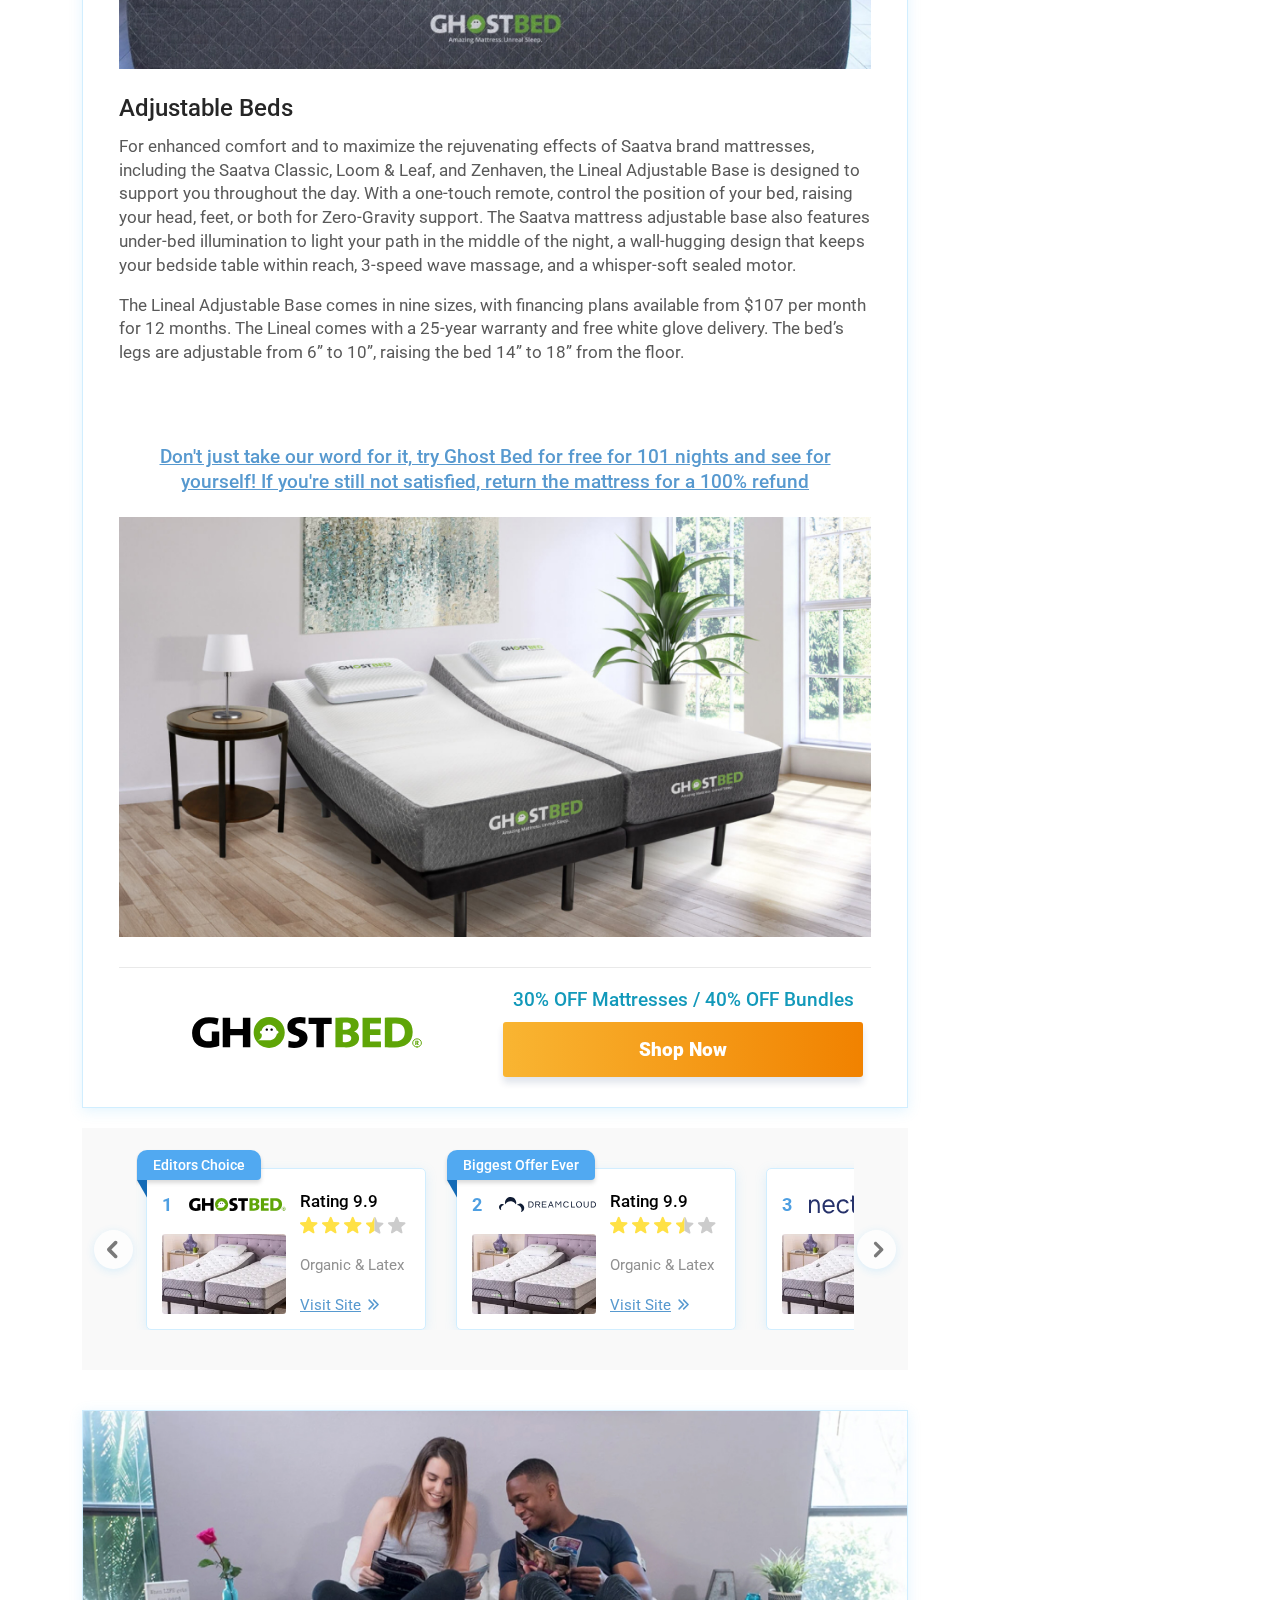
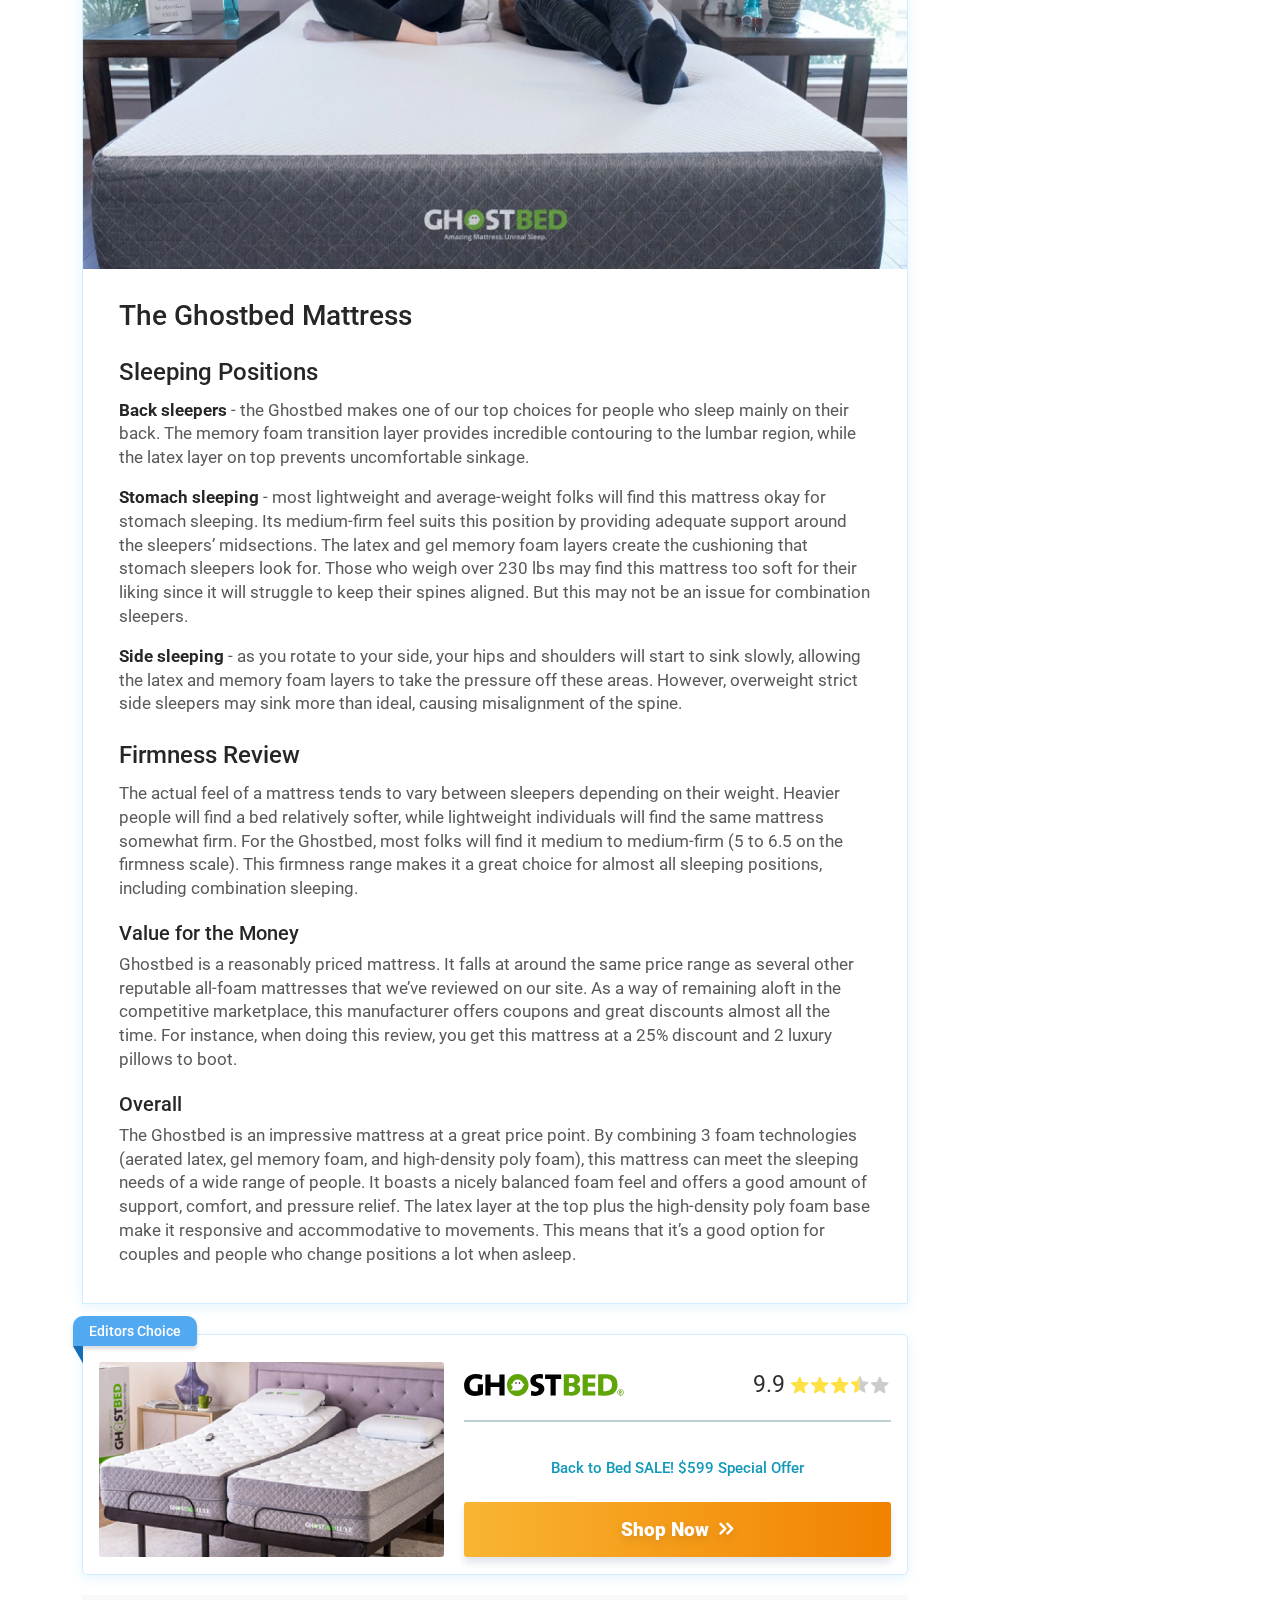
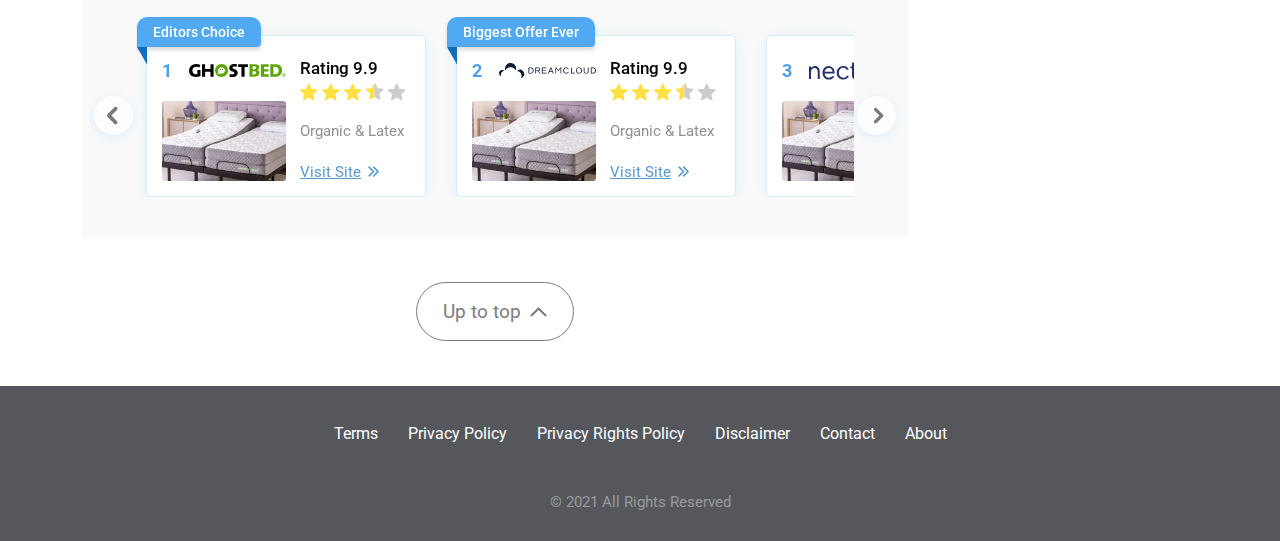
==== commit ec5c5d74: "Add files via upload" ====
--- a/review.html
+++ b/review.html
@@ -72,22 +72,22 @@
             </div>
             <div class="anchor-collapse__list">
                 <div class="anchor-collapse__item">
-                    <a href="#summary" class="active">Summary</a>
+                    <a href="#summary">Summary</a>
                 </div>
                 <div class="anchor-collapse__item">
                     <a href="#pros">Pros & Cons</a>
                 </div>
                 <div class="anchor-collapse__item">
+                    <a href="#Mconstruction">Mattress Construction</a>
+                </div>
+                <div class="anchor-collapse__item">
                     <a href="#adjustable">Adjustable Beds</a>
                 </div>
                 <div class="anchor-collapse__item">
-                    <a href="#">Sleeping Positions</a>
+                    <a href="#sPositions">Sleeping Positions</a>
                 </div>
                 <div class="anchor-collapse__item">
-                    <a href="#">Rating</a>
-                </div>
-                <div class="anchor-collapse__item">
-                    <a href="#">Firmness Review</a>
+                    <a href="#fReview">Firmness Review</a>
                 </div>
 
                 <div class="anchor-collapse__item anchor-collapse__link">
@@ -388,7 +388,7 @@
                         <section class="article">
                             <h2>Our Review</h2>
         
-                            <h4>Mattress Construction</h4>
+                            <h4 id="Mconstruction">Mattress Construction</h4>
         
                             <p>
                                 The Ghostbed is an 11-inch all-foam mattress that employs 3 different types of foam technologies. You’ll realize that the manufacturer markets it as a 4-layer mattress, but that’s inclusive of the cover. All in all, by combining latex, gel-infused memory foam, and poly foam, the Ghostbed mattress achieves an exemplary balance in the major components of a great sleep: pressure relief, comfort, and support. 
@@ -797,7 +797,7 @@
                         <section class="article">
                             <h3>The Ghostbed Mattress</h3>
     
-                            <h4>Sleeping Positions</h4>
+                            <h4 id="sPositions">Sleeping Positions</h4>
     
                             <p>
                                 <b>Back sleepers</b> - the Ghostbed makes one of our top choices for people who sleep mainly on their back. The memory foam transition layer provides incredible contouring to the lumbar region, while the latex layer on top prevents uncomfortable sinkage.
@@ -811,7 +811,7 @@
                                 <b>Side sleeping</b> - as you rotate to your side, your hips and shoulders will start to sink slowly, allowing the latex and memory foam layers to take the pressure off these areas. However, overweight strict side sleepers may sink more than ideal, causing misalignment of the spine.
                             </p>
     
-                            <h4>Firmness Review</h4>
+                            <h4 id="fReview">Firmness Review</h4>
     
                             <p>
                                 The actual feel of a mattress tends to vary between sleepers depending on their weight. Heavier people will find a bed relatively softer, while lightweight individuals will find the same mattress somewhat firm. For the Ghostbed, most folks will find it medium to medium-firm (5 to 6.5 on the firmness scale). This firmness range makes it a great choice for almost all sleeping positions, including combination sleeping.
--- a/css/desktop.min.css
+++ b/css/desktop.min.css
@@ -1,3 +1,3 @@
-@media (min-width: 576px){.body_main{background-image:url("../img/main-bg.webp");background-position:top 160px center}.body_review{background-image:url("../img/main-bg.webp");background-position:top 70px center}.cta-fixed{display:none}.anchor-collapse{top:59px}.main-cards{margin-bottom:40px}.nav{padding-top:13px;padding-bottom:10px}.disclosure,.updated{font-size:15px}.logo{height:35px}.category-slider{top:59px}.header__updated{display:none}.header__nav-updated{display:block;margin-left:20px}.header__content{padding-top:22px;padding-bottom:12px;max-width:750px}.header__title{text-align:left;font-size:28px;margin-bottom:9px}.header__desc{display:block;text-align:left;font-size:16px;line-height:130%;color:#6D6F73}.header_review{padding-bottom:0;border-bottom:none}.header_review .header__content{display:none}.header_review .nav{border:none}.article__footer-container{padding-top:10px;border-top:1px solid #E9E9E9;margin-top:30px;-webkit-box-orient:horizontal;-webkit-box-direction:normal;-ms-flex-direction:row;flex-direction:row}.article__footer .image-logo{height:56px;max-width:210px}.promo-block{max-width:unset;padding:17px 6px}.promo-card__box{display:-webkit-box;display:-ms-flexbox;display:flex}.promo-card__box .image-img{margin-bottom:0;height:100%}.promo-card__box .score-stars .star{margin-right:2px}.promo-card__box .score-value{margin-right:6px}.promo-card__box .image-logo{max-width:110px}.promo-card__col{padding:0 10px;width:50%}.promo-card__content{display:-webkit-box;display:-ms-flexbox;display:flex;-webkit-box-orient:vertical;-webkit-box-direction:normal;-ms-flex-direction:column;flex-direction:column;-webkit-box-pack:justify;-ms-flex-pack:justify;justify-content:space-between;height:100%}.pros .btn{display:-webkit-box;display:-ms-flexbox;display:flex;margin-top:20px}}@media (min-width: 768px){.to-top{padding:45px 0}.to-top__link{font-size:19px;height:59px;padding:0 26px}.to-top__link::after{width:17px;height:11px}h1{font-size:34px}h2{font-size:32px}h3{font-size:28px}h4{font-size:24px}h5{font-size:20px}h6{font-size:17px}.cards-slider .splide__slide{padding:0}.cards-slider__item{max-width:275px}.cards-slider__list{padding:0 50px}.cards-slider_review{position:static;width:100%}.cards-slider_review .cards-slider__item{max-width:270px}.main-cards__cta-btn-box{padding:17px;background:#FFFFFF;-webkit-box-shadow:0px 6px 25px rgba(12,45,95,0.14);box-shadow:0px 6px 25px rgba(12,45,95,0.14);border-radius:3px;-webkit-transition:-webkit-box-shadow 0.3s ease;transition:-webkit-box-shadow 0.3s ease;transition:box-shadow 0.3s ease;transition:box-shadow 0.3s ease, -webkit-box-shadow 0.3s ease}.main-cards__cta-btn-box .offer-mobile{display:none}.main-cards__cta-box .link{font-size:17px}.main-cards__image-box{-webkit-box-orient:horizontal;-webkit-box-direction:normal;-ms-flex-direction:row;flex-direction:row;-ms-flex-wrap:wrap;flex-wrap:wrap}.main-cards__image-box .image-img{height:150px}.main-cards__image-box .image-logo{-webkit-box-flex:1;-ms-flex-positive:1;flex-grow:1;width:50%;max-width:170px}.main-cards__image-rank{display:-webkit-box;display:-ms-flexbox;display:flex;width:43px;height:43px;border-radius:50%;border:2px solid #70A8D6;font-size:22px;color:#70A8D6;-webkit-box-pack:center;-ms-flex-pack:center;justify-content:center;-webkit-box-align:center;-ms-flex-align:center;align-items:center;margin-right:13px}.main-cards__score-rank{display:none}.main-cards__score-box{margin-left:15px;margin-right:15px;height:47px}.main-cards__item:hover .main-cards__cta-btn-box{-webkit-box-shadow:0px 6px 25px rgba(12,45,95,0.24);box-shadow:0px 6px 25px rgba(12,45,95,0.24)}.cta-offer{font-size:19px;font-weight:400}.btn-primary{padding:0 28px;height:55px;font-size:19px}.btn-primary span::after{width:16px;height:14px}.score-value{font-size:23px}.features-list{font-size:17px}.header__nav-updated{margin-left:37px}.summary{display:grid;grid-auto-columns:1fr 1fr 1fr 1fr 1fr;grid-auto-rows:1fr;grid-template-columns:260px auto;grid-template-rows:auto auto;gap:0px 0px;grid-template-areas:"image title" "image feature";width:100%;height:100%}.summary__image{grid-area:image;padding-right:25px}.summary__title{grid-area:title;text-align:left}.summary__content{grid-area:feature}.pros h2{font-weight:500;text-align:center}.pros__box{display:-webkit-box;display:-ms-flexbox;display:flex;-webkit-box-pack:justify;-ms-flex-pack:justify;justify-content:space-between}.pros__col{width:45%}.pros__col:nth-child(2){width:1px;border-right:2px solid #BDCED3}.pros__list_pros{border:none}.block-area{border:1px solid #D1EEFF;-webkit-box-shadow:0px 3px 12px rgba(86,192,252,0.17);box-shadow:0px 3px 12px rgba(86,192,252,0.17);background-color:#fff;padding:30px 36px;margin-bottom:30px}.block-area .article{margin-bottom:0}.block-area .full-image{position:relative;left:-36px;top:-30px;width:calc(100% + 72px)}.block-area .full-image+.article{margin-top:-30px;margin-bottom:-10px}.article__footer .cta-offer{font-weight:500;font-size:19px;line-height:130%}.article__footer-container{padding-top:20px}.article__footer-col{margin:0}.article__promotion-link .link{text-align:center}.promo-block{padding:17px 6px}.promo-card__box .image-img{height:195px}.top5__card .btn{height:43px;max-width:160px;margin:0 auto}}@media (min-width: 992px){.category-slider .splide.category-slider__list .splide__list{display:-webkit-box;display:-ms-flexbox;display:flex;-webkit-box-pack:center;-ms-flex-pack:center;justify-content:center}.category-slider .splide.category-slider__list .splide__slide{margin-right:10px}.category-slider .splide.category-slider__list .splide__slide:last-child{margin-right:0}.category-slider .splide__arrows{display:none}.main-cards .card-badge{height:30px;padding:0 16px;border-radius:10px 10px 4px 0px;-webkit-clip-path:none;clip-path:none;top:-19px;left:-10px;font-size:14px;z-index:2;-webkit-box-shadow:0px 3px 4px rgba(0,0,0,0.15);box-shadow:0px 3px 4px rgba(0,0,0,0.15)}.main-cards .card-badge::before{display:block;content:'';background-repeat:no-repeat;background-size:contain;background-position:center;-ms-flex-negative:0;flex-shrink:0;background-image:url("data:image/svg+xml,%3Csvg width='10' height='18' viewBox='0 0 10 18' fill='none' xmlns='http://www.w3.org/2000/svg'%3E%3Cpath d='M10 17.5L0 0H10V17.5Z' fill='%23146BB6'/%3E%3C/svg%3E%0A");width:10px;height:18px;left:0px;top:30px;position:absolute}.main-cards__item{padding-bottom:17px;display:grid;grid-auto-columns:1fr 1fr 1fr 1fr 1fr;grid-auto-rows:1fr;grid-template-columns:25% 50% 25%;grid-template-rows:auto auto;gap:0px 0px;grid-template-areas:"image score cta" "image feature cta"}.main-cards__image-box{grid-area:image;width:100%;max-width:unset;padding-right:12px;padding-top:20px;-webkit-box-align:start;-ms-flex-align:start;align-items:start}.main-cards__image-box .image-img{height:calc(100% - 66px)}.main-cards__score-box{grid-area:score;margin-left:12px;margin-right:12px;width:calc(100% - 24px)}.main-cards__features-box{padding-left:12px;grid-area:feature;background:transparent;padding-bottom:0}.main-cards__cta-box{grid-area:cta;max-width:unset;width:100%;padding-top:25px}.score-stars .star::before{width:18px;height:18px}.cards-slider__item{max-width:327px}.cards-slider .splide__slide{padding:0 10px}.cards-slider_review .cards-slider__item{max-width:310px}.block-area{margin-bottom:20px}.anchor-collapse{cursor:default}.anchor-collapse__list{display:-webkit-box;display:-ms-flexbox;display:flex;-webkit-box-orient:horizontal;-webkit-box-direction:normal;-ms-flex-direction:row;flex-direction:row;opacity:1;visibility:visible;height:auto;width:auto;-webkit-box-flex:1;-ms-flex-positive:1;flex-grow:1;padding-left:10px}.anchor-collapse__burger-btn{display:none}.anchor-collapse__wrapper{-webkit-box-orient:horizontal;-webkit-box-direction:normal;-ms-flex-direction:row;flex-direction:row;max-width:960px;margin:0 auto}.anchor-collapse__item{padding:0 10px}.anchor-collapse__link{margin-left:auto}.pros .btn{max-width:341px;margin:0 auto;margin-top:20px}.article__promotion-link{display:-webkit-box;display:-ms-flexbox;display:flex;-webkit-box-pack:center;-ms-flex-pack:center;justify-content:center;-webkit-box-align:center;-ms-flex-align:center;align-items:center;margin-top:80px}.article__promotion-link .link{max-width:744px;font-weight:500;font-size:19px;line-height:130%;text-decoration:underline}.article__footer .btn{max-width:360px}.article__footer .image-logo{height:76px;max-width:230px}.article p{font-size:17px;line-height:140%}.promo-card__col:first-child{width:45%}.promo-card__col:last-child{width:55%}.promo-block{margin-top:30px}.promo-card__box .image-logo{max-width:160px}.summary{grid-template-columns:305px auto}}@media (min-width: 1200px){.anchor-collapse{top:0;border-top:1px solid #E9E9E9}.anchor-collapse__wrapper{max-width:1140px;height:51px}.anchor-collapse__item{padding:0 15px}.anchor-collapse__list{padding-left:30px}.category-slider,.nav-fixed{display:none}.cards-slider__list{padding:0 80px}.top5-box .score-stars .star::before{width:13px;height:13px}.top5-box .score-value{margin-right:0;margin-left:6px}.top5-box .cta-offer{font-size:13px}.top5-box .link{padding-right:0}.top5__card{-webkit-box-pack:justify;-ms-flex-pack:justify;justify-content:space-between}.top5__card .btn-primary{padding:0 18px}.top5__card .btn-primary span::after{display:none}.top5__col{width:48%}.aside{display:-webkit-box;display:-ms-flexbox;display:flex;-webkit-box-orient:vertical;-webkit-box-direction:normal;-ms-flex-direction:column;flex-direction:column;width:260px;-ms-flex-negative:0;flex-shrink:0;margin-top:34px}.aside__block{background-color:white;border:1px solid #E9E9E9;-webkit-box-shadow:0px 3px 12px #E9E9E9;box-shadow:0px 3px 12px #E9E9E9;margin-bottom:15px;position:relative}.aside__block .card-badge{height:30px;padding:0 16px;border-radius:10px 10px 4px 0px;-webkit-clip-path:none;clip-path:none;top:-19px;left:-10px;font-size:14px;z-index:2;-webkit-box-shadow:0px 3px 4px rgba(0,0,0,0.15);box-shadow:0px 3px 4px rgba(0,0,0,0.15)}.aside__block .card-badge::before{display:block;content:'';background-repeat:no-repeat;background-size:contain;background-position:center;-ms-flex-negative:0;flex-shrink:0;background-image:url("data:image/svg+xml,%3Csvg width='10' height='18' viewBox='0 0 10 18' fill='none' xmlns='http://www.w3.org/2000/svg'%3E%3Cpath d='M10 17.5L0 0H10V17.5Z' fill='%23146BB6'/%3E%3C/svg%3E%0A");width:10px;height:18px;left:0px;top:30px;position:absolute}.aside__block_fixed{position:-webkit-sticky;position:sticky;top:82px}.aside__main-card{padding:14px 12px;padding-top:20px}.aside__main-card .cta-offer{color:#1299BA;font-weight:500;font-size:19px;line-height:130%;margin-bottom:10px;margin-top:5px}.aside__main-card .image-logo{margin:0 auto}.aside__title{color:#535353;font-size:20px;line-height:23px;display:-webkit-box;display:-ms-flexbox;display:flex;-webkit-box-align:center;-ms-flex-align:center;align-items:center;padding:15px 12px}.aside__title span{display:-webkit-box;display:-ms-flexbox;display:flex}.aside__title span::before{display:block;content:'';background-repeat:no-repeat;background-size:contain;background-position:center;-ms-flex-negative:0;flex-shrink:0;display:inline-block;margin-right:9px;margin-top:6px;background-image:url("data:image/svg+xml,%3Csvg width='11' height='11' viewBox='0 0 11 11' fill='none' xmlns='http://www.w3.org/2000/svg'%3E%3Cpath d='M5.10714 0L10.2143 5.5L5.10714 11L0 5.5L5.10714 0Z' fill='%23535353'/%3E%3Cpath d='M5.10658 3L7.42801 5.5L5.10658 8L2.78516 5.5L5.10658 3Z' fill='white'/%3E%3C/svg%3E%0A");width:11px;height:11px}.aside__content{padding:0 20px;padding-bottom:20px;color:#6A7C98}.aside__content.category-list{padding:0;display:-webkit-box;display:-ms-flexbox;display:flex;-webkit-box-orient:vertical;-webkit-box-direction:normal;-ms-flex-direction:column;flex-direction:column;text-align:center}.aside__content.category-list>div{border-top:1px solid #EAEAEA}.aside__content.category-list>div a{color:#5F929F;font-size:16px;display:block;height:100%;width:100%;padding:20px;-webkit-transition:background-color 0.3s ease;transition:background-color 0.3s ease}.aside__content.category-list>div a:hover{color:#3A6C78;background-color:#F5F5F5}.aside__content.category-list>div a.active{background-color:#F5F5F5;color:#505050;font-weight:500}.aside-rank-text{font-size:19px;line-height:120%;margin-top:20px;margin-bottom:20px}.aside-guide-text{font-size:16px;line-height:140%}.aside-guide-title{font-size:18px;color:#262626;margin-bottom:10px;margin-top:23px;display:block}.top5-section{display:none}.cards-slider_review-mob{display:block;margin-bottom:0}.cards-slider_review .cards-slider__item{max-width:280px}.side_left{margin-right:30px}.side_right{margin-left:30px;-webkit-box-ordinal-group:3;-ms-flex-order:2;order:2}.main__wrapper{display:-webkit-box;display:-ms-flexbox;display:flex}.main-content{width:70%}.main-cards__cta-btn-box .btn-primary{padding:0 15px}.btn.btn_line{color:#5799CF;border-radius:4px;border:1px solid #5799CF;height:55px;background-image:linear-gradient(86.76deg, #FBFBFB 0%, rgba(255,255,255,0) 100%);-webkit-transition:background-color 0.3s ease, color 0.2s ease;transition:background-color 0.3s ease, color 0.2s ease}.btn.btn_line:hover{background-image:none;background-color:#5799CF;color:#FFFFFF}.header_review .nav__disclosure{display:none}.header_review .nav__disclosure_desktop{display:block;text-decoration:none;color:#A1A2A5;font-size:14px;line-height:130%}.header_review .nav__disclosure_desktop a{color:#A1A2A5;text-decoration:underline}.summary{grid-template-columns:260px auto}}@media (min-width: 1400px){.anchor-collapse__wrapper{max-width:1320px}.anchor-collapse__item{padding:0 20px}.anchor-collapse__list{padding-left:40px}.cards-slider__list{padding:0 100px}.main-cards__cta-btn-box .btn-primary{padding:0 28px}.summary{grid-template-columns:305px auto}}
+@media (min-width: 576px){.body_main{background-image:url("../img/main-bg.webp");background-position:top 160px center}.body_review{background-image:url("../img/main-bg.webp");background-position:top 70px center}.cta-fixed{display:none}.anchor-collapse{top:59px}.main-cards{margin-bottom:40px}.nav{padding-top:13px;padding-bottom:10px}.disclosure,.updated{font-size:15px}.logo{height:35px}.category-slider{top:59px}.header__updated{display:none}.header__nav-updated{display:block;margin-left:20px}.header__content{padding-top:22px;padding-bottom:12px;max-width:750px}.header__title{text-align:left;font-size:28px;margin-bottom:9px}.header__desc{display:block;text-align:left;font-size:16px;line-height:130%;color:#6D6F73}.header_review{padding-bottom:0;border-bottom:none}.header_review .header__content{display:none}.header_review .nav{border:none}.article__footer-container{padding-top:10px;border-top:1px solid #E9E9E9;margin-top:30px;-webkit-box-orient:horizontal;-webkit-box-direction:normal;-ms-flex-direction:row;flex-direction:row}.article__footer .image-logo{height:56px;max-width:210px}.promo-block{max-width:unset;padding:17px 6px}.promo-card__box{display:-webkit-box;display:-ms-flexbox;display:flex}.promo-card__box .image-img{margin-bottom:0;height:100%}.promo-card__box .score-stars .star{margin-right:2px}.promo-card__box .score-value{margin-right:6px}.promo-card__box .image-logo{max-width:110px}.promo-card__col{padding:0 10px;width:50%}.promo-card__content{display:-webkit-box;display:-ms-flexbox;display:flex;-webkit-box-orient:vertical;-webkit-box-direction:normal;-ms-flex-direction:column;flex-direction:column;-webkit-box-pack:justify;-ms-flex-pack:justify;justify-content:space-between;height:100%}.pros .btn{display:-webkit-box;display:-ms-flexbox;display:flex;margin-top:20px}}@media (min-width: 768px){.to-top{padding:45px 0}.to-top__link{font-size:19px;height:59px;padding:0 26px}.to-top__link::after{width:17px;height:11px}h1{font-size:34px}h2{font-size:32px}h3{font-size:28px}h4{font-size:24px}h5{font-size:20px}h6{font-size:17px}.cards-slider .splide__slide{padding:0}.cards-slider__item{max-width:275px}.cards-slider__list{padding:0 50px}.cards-slider_review{position:static;width:100%}.cards-slider_review .cards-slider__item{max-width:270px}.main-cards__cta-btn-box{padding:17px;background:#FFFFFF;-webkit-box-shadow:0px 6px 25px rgba(12,45,95,0.14);box-shadow:0px 6px 25px rgba(12,45,95,0.14);border-radius:3px;-webkit-transition:-webkit-box-shadow 0.3s ease;transition:-webkit-box-shadow 0.3s ease;transition:box-shadow 0.3s ease;transition:box-shadow 0.3s ease, -webkit-box-shadow 0.3s ease}.main-cards__cta-btn-box .offer-mobile{display:none}.main-cards__cta-box .link{font-size:17px}.main-cards__image-box{-webkit-box-orient:horizontal;-webkit-box-direction:normal;-ms-flex-direction:row;flex-direction:row;-ms-flex-wrap:wrap;flex-wrap:wrap}.main-cards__image-box .image-img{height:150px}.main-cards__image-box .image-logo{-webkit-box-flex:1;-ms-flex-positive:1;flex-grow:1;width:50%;max-width:170px}.main-cards__image-rank{display:-webkit-box;display:-ms-flexbox;display:flex;width:43px;height:43px;border-radius:50%;border:2px solid #70A8D6;font-size:22px;color:#70A8D6;-webkit-box-pack:center;-ms-flex-pack:center;justify-content:center;-webkit-box-align:center;-ms-flex-align:center;align-items:center;margin-right:13px}.main-cards__score-rank{display:none}.main-cards__score-box{margin-left:15px;margin-right:15px;height:47px}.main-cards__item:hover .main-cards__cta-btn-box{-webkit-box-shadow:0px 6px 25px rgba(12,45,95,0.24);box-shadow:0px 6px 25px rgba(12,45,95,0.24)}.cta-offer{font-size:19px;font-weight:400}.btn-primary{padding:0 28px;height:55px;font-size:19px}.btn-primary span::after{width:16px;height:14px}.score-value{font-size:23px}.features-list{font-size:17px}.header__nav-updated{margin-left:37px}.summary{display:grid;grid-auto-columns:1fr 1fr 1fr 1fr 1fr;grid-auto-rows:1fr;grid-template-columns:260px auto;grid-template-rows:auto auto;gap:0px 0px;grid-template-areas:"image title" "image feature";width:100%;height:100%}.summary__image{grid-area:image;padding-right:25px}.summary__title{grid-area:title;text-align:left}.summary__content{grid-area:feature}.pros h2{font-weight:500;text-align:center}.pros__box{display:-webkit-box;display:-ms-flexbox;display:flex;-webkit-box-pack:justify;-ms-flex-pack:justify;justify-content:space-between}.pros__col{width:45%}.pros__col:nth-child(2){width:1px;border-right:2px solid #BDCED3}.pros__list_pros{border:none}.block-area{border:1px solid #D1EEFF;-webkit-box-shadow:0px 3px 12px rgba(86,192,252,0.17);box-shadow:0px 3px 12px rgba(86,192,252,0.17);background-color:#fff;padding:30px 36px;margin-bottom:30px}.block-area .article{margin-bottom:0}.block-area .full-image{position:relative;left:-36px;top:-30px;width:calc(100% + 72px)}.block-area .full-image+.article{margin-top:-30px;margin-bottom:-10px}.article__footer .cta-offer{font-weight:500;font-size:19px;line-height:130%}.article__footer-container{padding-top:20px}.article__footer-col{margin:0}.article__promotion-link .link{text-align:center}.promo-block{padding:17px 6px}.promo-card__box .image-img{height:195px}.top5__card .btn{height:43px;max-width:160px;margin:0 auto}}@media (min-width: 992px){.category-slider .splide.category-slider__list .splide__list{display:-webkit-box;display:-ms-flexbox;display:flex;-webkit-box-pack:center;-ms-flex-pack:center;justify-content:center}.category-slider .splide.category-slider__list .splide__slide{margin-right:10px}.category-slider .splide.category-slider__list .splide__slide:last-child{margin-right:0}.category-slider .splide__arrows{display:none}.main-cards .card-badge{height:30px;padding:0 16px;border-radius:10px 10px 4px 0px;-webkit-clip-path:none;clip-path:none;top:-19px;left:-10px;font-size:14px;z-index:2;-webkit-box-shadow:0px 3px 4px rgba(0,0,0,0.15);box-shadow:0px 3px 4px rgba(0,0,0,0.15)}.main-cards .card-badge::before{display:block;content:'';background-repeat:no-repeat;background-size:contain;background-position:center;-ms-flex-negative:0;flex-shrink:0;background-image:url("data:image/svg+xml,%3Csvg width='10' height='18' viewBox='0 0 10 18' fill='none' xmlns='http://www.w3.org/2000/svg'%3E%3Cpath d='M10 17.5L0 0H10V17.5Z' fill='%23146BB6'/%3E%3C/svg%3E%0A");width:10px;height:18px;left:0px;top:30px;position:absolute}.main-cards__item{padding-bottom:17px;display:grid;grid-auto-columns:1fr 1fr 1fr 1fr 1fr;grid-auto-rows:1fr;grid-template-columns:25% 50% 25%;grid-template-rows:auto auto;gap:0px 0px;grid-template-areas:"image score cta" "image feature cta"}.main-cards__image-box{grid-area:image;width:100%;max-width:unset;padding-right:12px;padding-top:20px;-webkit-box-align:start;-ms-flex-align:start;align-items:start}.main-cards__image-box .image-img{height:calc(100% - 66px)}.main-cards__score-box{grid-area:score;margin-left:12px;margin-right:12px;width:calc(100% - 24px)}.main-cards__features-box{padding-left:12px;grid-area:feature;background:transparent;padding-bottom:0}.main-cards__cta-box{grid-area:cta;max-width:unset;width:100%;padding-top:25px}.score-stars .star::before{width:18px;height:18px}.cards-slider__item{max-width:327px}.cards-slider .splide__slide{padding:0 10px}.cards-slider_review .cards-slider__item{max-width:310px}.block-area{margin-bottom:20px}.pros .btn{max-width:341px;margin:0 auto;margin-top:20px}.article__promotion-link{display:-webkit-box;display:-ms-flexbox;display:flex;-webkit-box-pack:center;-ms-flex-pack:center;justify-content:center;-webkit-box-align:center;-ms-flex-align:center;align-items:center;margin-top:80px}.article__promotion-link .link{max-width:744px;font-weight:500;font-size:19px;line-height:130%;text-decoration:underline}.article__footer .btn{max-width:360px}.article__footer .image-logo{height:76px;max-width:230px}.article p{font-size:17px;line-height:140%}.promo-card__col:first-child{width:45%}.promo-card__col:last-child{width:55%}.promo-block{margin-top:30px}.promo-card__box .image-logo{max-width:160px}.summary{grid-template-columns:305px auto}}@media (min-width: 1200px){.anchor-collapse{cursor:default}.anchor-collapse__list{display:-webkit-box;display:-ms-flexbox;display:flex;-webkit-box-orient:horizontal;-webkit-box-direction:normal;-ms-flex-direction:row;flex-direction:row;opacity:1;visibility:visible;height:auto;width:auto;-webkit-box-flex:1;-ms-flex-positive:1;flex-grow:1;padding-left:10px}.anchor-collapse__burger-btn{display:none}.anchor-collapse__wrapper{-webkit-box-orient:horizontal;-webkit-box-direction:normal;-ms-flex-direction:row;flex-direction:row;max-width:960px;margin:0 auto;-ms-flex-wrap:wrap;flex-wrap:wrap}.anchor-collapse__item{padding:0 10px}.anchor-collapse__link{margin-left:auto}.anchor-collapse{top:-1px;border-top:1px solid #E9E9E9}.anchor-collapse__wrapper{max-width:1140px;height:51px}.anchor-collapse__item{padding:0 15px}.anchor-collapse__list{padding-left:30px}.category-slider,.nav-fixed{display:none}.cards-slider__list{padding:0 80px}.top5-box .score-stars .star::before{width:13px;height:13px}.top5-box .score-value{margin-right:0;margin-left:6px}.top5-box .cta-offer{font-size:13px}.top5-box .link{padding-right:0}.top5__card{-webkit-box-pack:justify;-ms-flex-pack:justify;justify-content:space-between}.top5__card .btn-primary{padding:0 18px}.top5__card .btn-primary span::after{display:none}.top5__col{width:48%}.aside{display:-webkit-box;display:-ms-flexbox;display:flex;-webkit-box-orient:vertical;-webkit-box-direction:normal;-ms-flex-direction:column;flex-direction:column;width:260px;-ms-flex-negative:0;flex-shrink:0;margin-top:34px}.aside__block{background-color:white;border:1px solid #E9E9E9;-webkit-box-shadow:0px 3px 12px #E9E9E9;box-shadow:0px 3px 12px #E9E9E9;margin-bottom:15px;position:relative}.aside__block .card-badge{height:30px;padding:0 16px;border-radius:10px 10px 4px 0px;-webkit-clip-path:none;clip-path:none;top:-19px;left:-10px;font-size:14px;z-index:2;-webkit-box-shadow:0px 3px 4px rgba(0,0,0,0.15);box-shadow:0px 3px 4px rgba(0,0,0,0.15)}.aside__block .card-badge::before{display:block;content:'';background-repeat:no-repeat;background-size:contain;background-position:center;-ms-flex-negative:0;flex-shrink:0;background-image:url("data:image/svg+xml,%3Csvg width='10' height='18' viewBox='0 0 10 18' fill='none' xmlns='http://www.w3.org/2000/svg'%3E%3Cpath d='M10 17.5L0 0H10V17.5Z' fill='%23146BB6'/%3E%3C/svg%3E%0A");width:10px;height:18px;left:0px;top:30px;position:absolute}.aside__block_fixed{position:-webkit-sticky;position:sticky;top:82px}.aside__main-card{padding:14px 12px;padding-top:20px}.aside__main-card .cta-offer{color:#1299BA;font-weight:500;font-size:19px;line-height:130%;margin-bottom:10px;margin-top:5px}.aside__main-card .image-logo{margin:0 auto}.aside__title{color:#535353;font-size:20px;line-height:23px;display:-webkit-box;display:-ms-flexbox;display:flex;-webkit-box-align:center;-ms-flex-align:center;align-items:center;padding:15px 12px}.aside__title span{display:-webkit-box;display:-ms-flexbox;display:flex}.aside__title span::before{display:block;content:'';background-repeat:no-repeat;background-size:contain;background-position:center;-ms-flex-negative:0;flex-shrink:0;display:inline-block;margin-right:9px;margin-top:6px;background-image:url("data:image/svg+xml,%3Csvg width='11' height='11' viewBox='0 0 11 11' fill='none' xmlns='http://www.w3.org/2000/svg'%3E%3Cpath d='M5.10714 0L10.2143 5.5L5.10714 11L0 5.5L5.10714 0Z' fill='%23535353'/%3E%3Cpath d='M5.10658 3L7.42801 5.5L5.10658 8L2.78516 5.5L5.10658 3Z' fill='white'/%3E%3C/svg%3E%0A");width:11px;height:11px}.aside__content{padding:0 20px;padding-bottom:20px;color:#6A7C98}.aside__content.category-list{padding:0;display:-webkit-box;display:-ms-flexbox;display:flex;-webkit-box-orient:vertical;-webkit-box-direction:normal;-ms-flex-direction:column;flex-direction:column;text-align:center}.aside__content.category-list>div{border-top:1px solid #EAEAEA}.aside__content.category-list>div a{color:#5F929F;font-size:16px;display:block;height:100%;width:100%;padding:20px;-webkit-transition:background-color 0.3s ease;transition:background-color 0.3s ease}.aside__content.category-list>div a:hover{color:#3A6C78;background-color:#F5F5F5}.aside__content.category-list>div a.active{background-color:#F5F5F5;color:#505050;font-weight:500}.aside-rank-text{font-size:19px;line-height:120%;margin-top:20px;margin-bottom:20px}.aside-guide-text{font-size:16px;line-height:140%}.aside-guide-title{font-size:18px;color:#262626;margin-bottom:10px;margin-top:23px;display:block}.top5-section{display:none}.cards-slider_review-mob{display:block;margin-bottom:0}.cards-slider_review .cards-slider__item{max-width:280px}.side_left{margin-right:30px}.side_right{margin-left:30px;-webkit-box-ordinal-group:3;-ms-flex-order:2;order:2}.main__wrapper{display:-webkit-box;display:-ms-flexbox;display:flex}.main-content{width:70%}.main-cards__cta-btn-box .btn-primary{padding:0 15px}.btn.btn_line{color:#5799CF;border-radius:4px;border:1px solid #5799CF;height:55px;background-image:linear-gradient(86.76deg, #FBFBFB 0%, rgba(255,255,255,0) 100%);-webkit-transition:background-color 0.3s ease, color 0.2s ease;transition:background-color 0.3s ease, color 0.2s ease}.btn.btn_line:hover{background-image:none;background-color:#5799CF;color:#FFFFFF}.header_review .nav__disclosure{display:none}.header_review .nav__disclosure_desktop{display:block;text-decoration:none;color:#A1A2A5;font-size:14px;line-height:130%}.header_review .nav__disclosure_desktop a{color:#A1A2A5;text-decoration:underline}.summary{grid-template-columns:260px auto}}@media (min-width: 1400px){.anchor-collapse__wrapper{max-width:1320px}.anchor-collapse__item{padding:0 20px}.anchor-collapse__list{padding-left:40px}.cards-slider__list{padding:0 100px}.main-cards__cta-btn-box .btn-primary{padding:0 28px}.summary{grid-template-columns:305px auto}}
 
 /*# sourceMappingURL=desktop.min.css.map */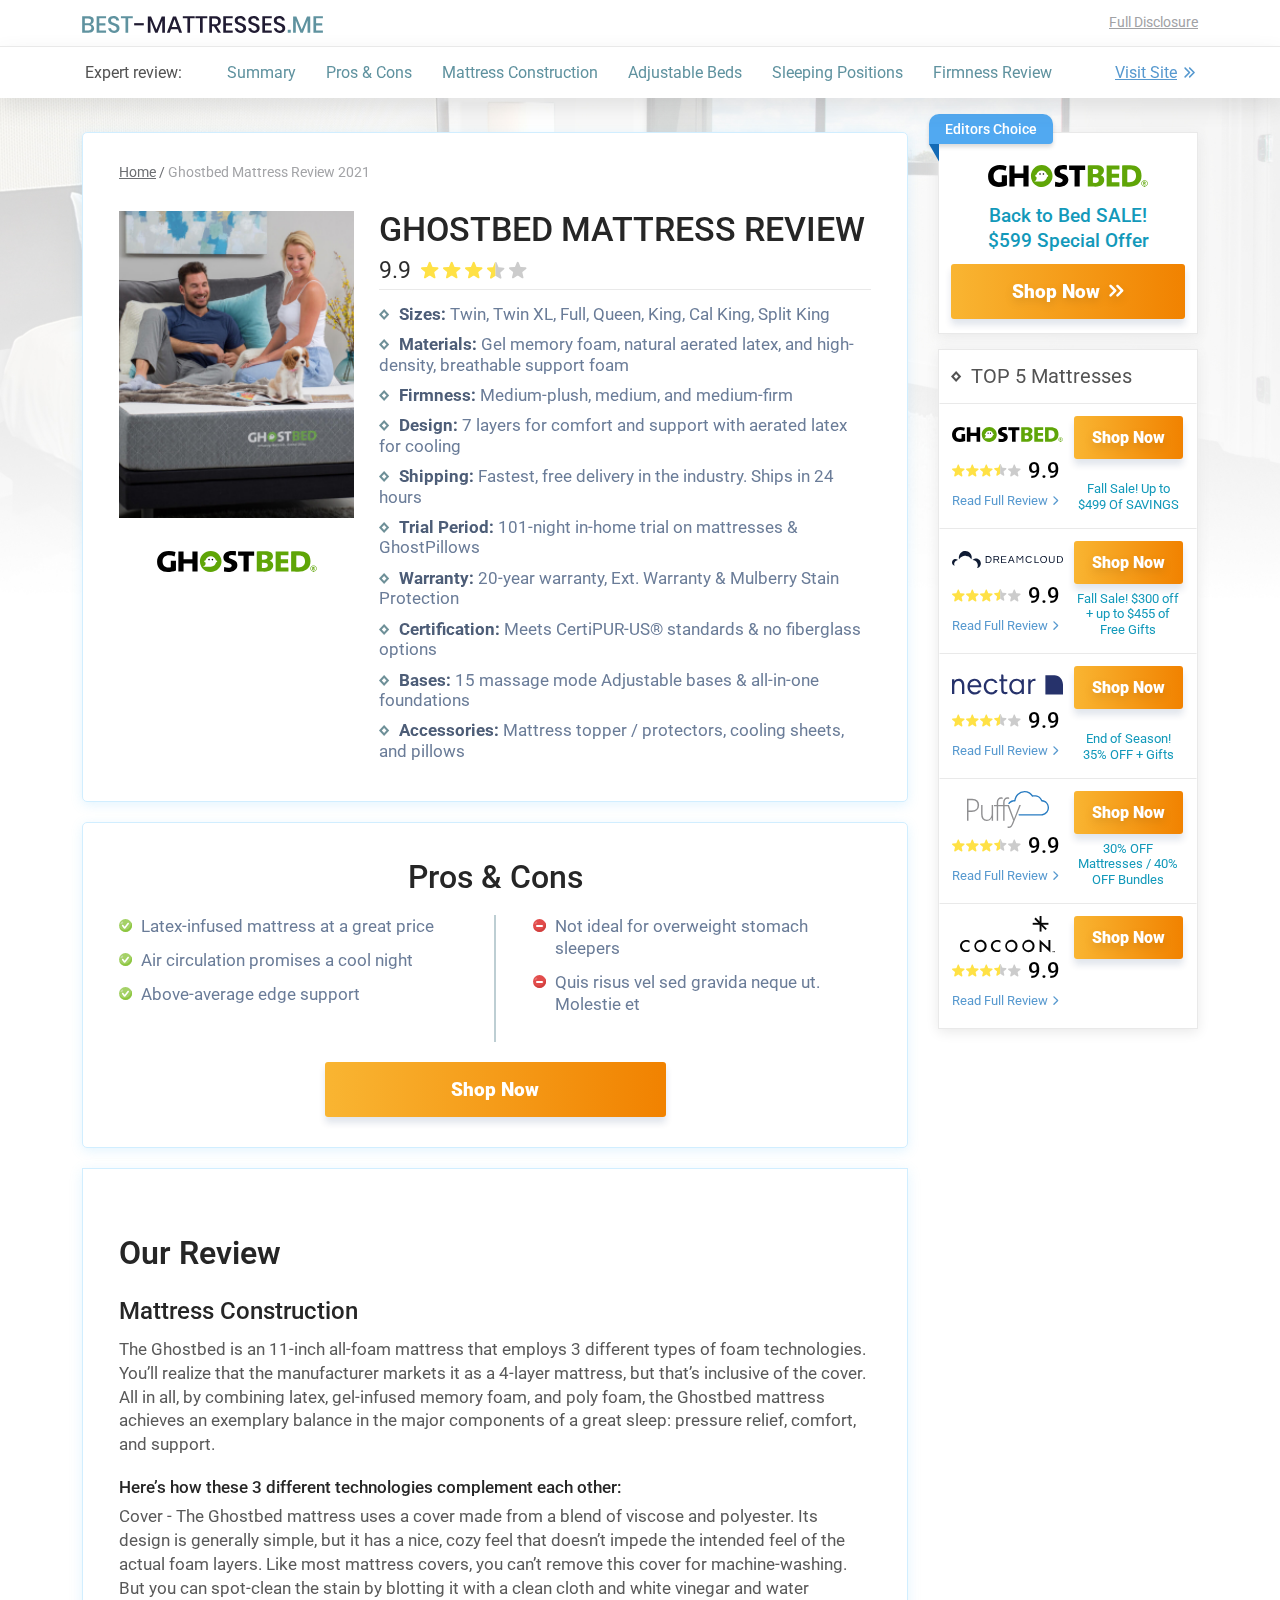
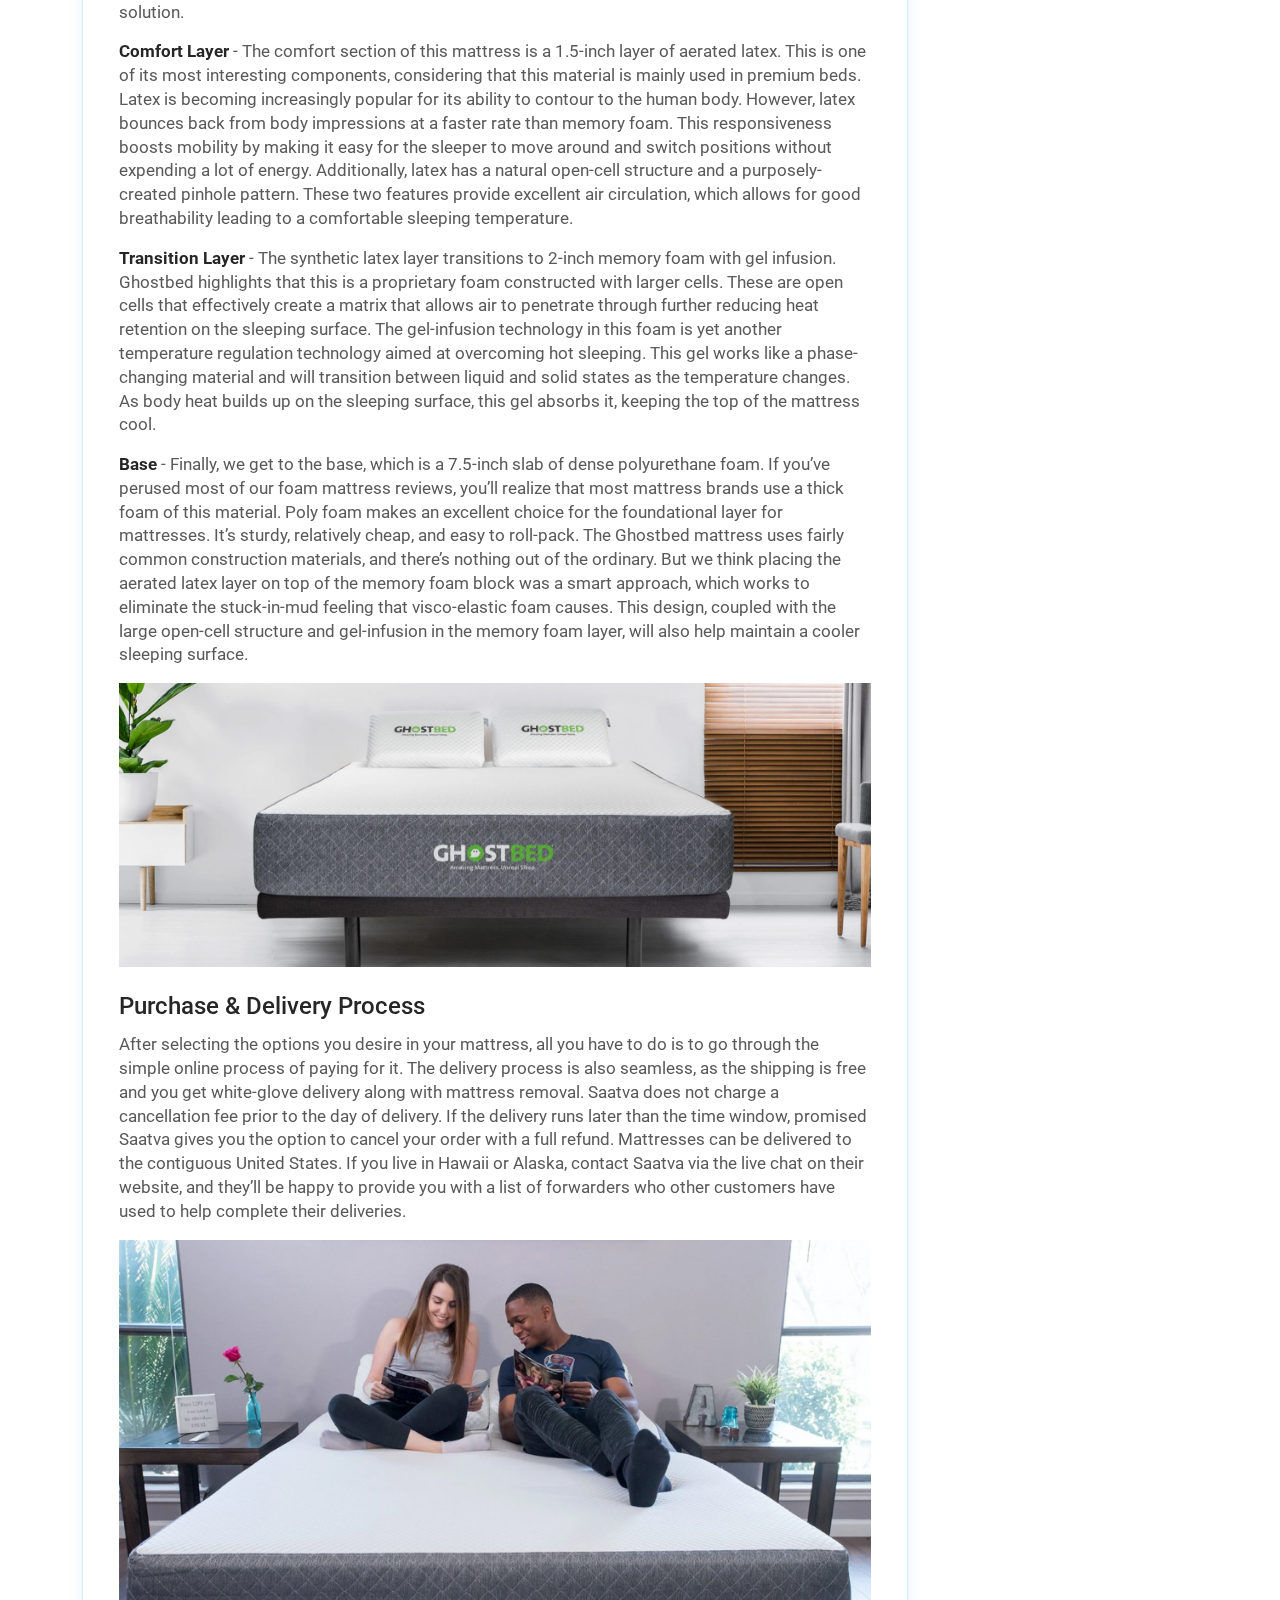
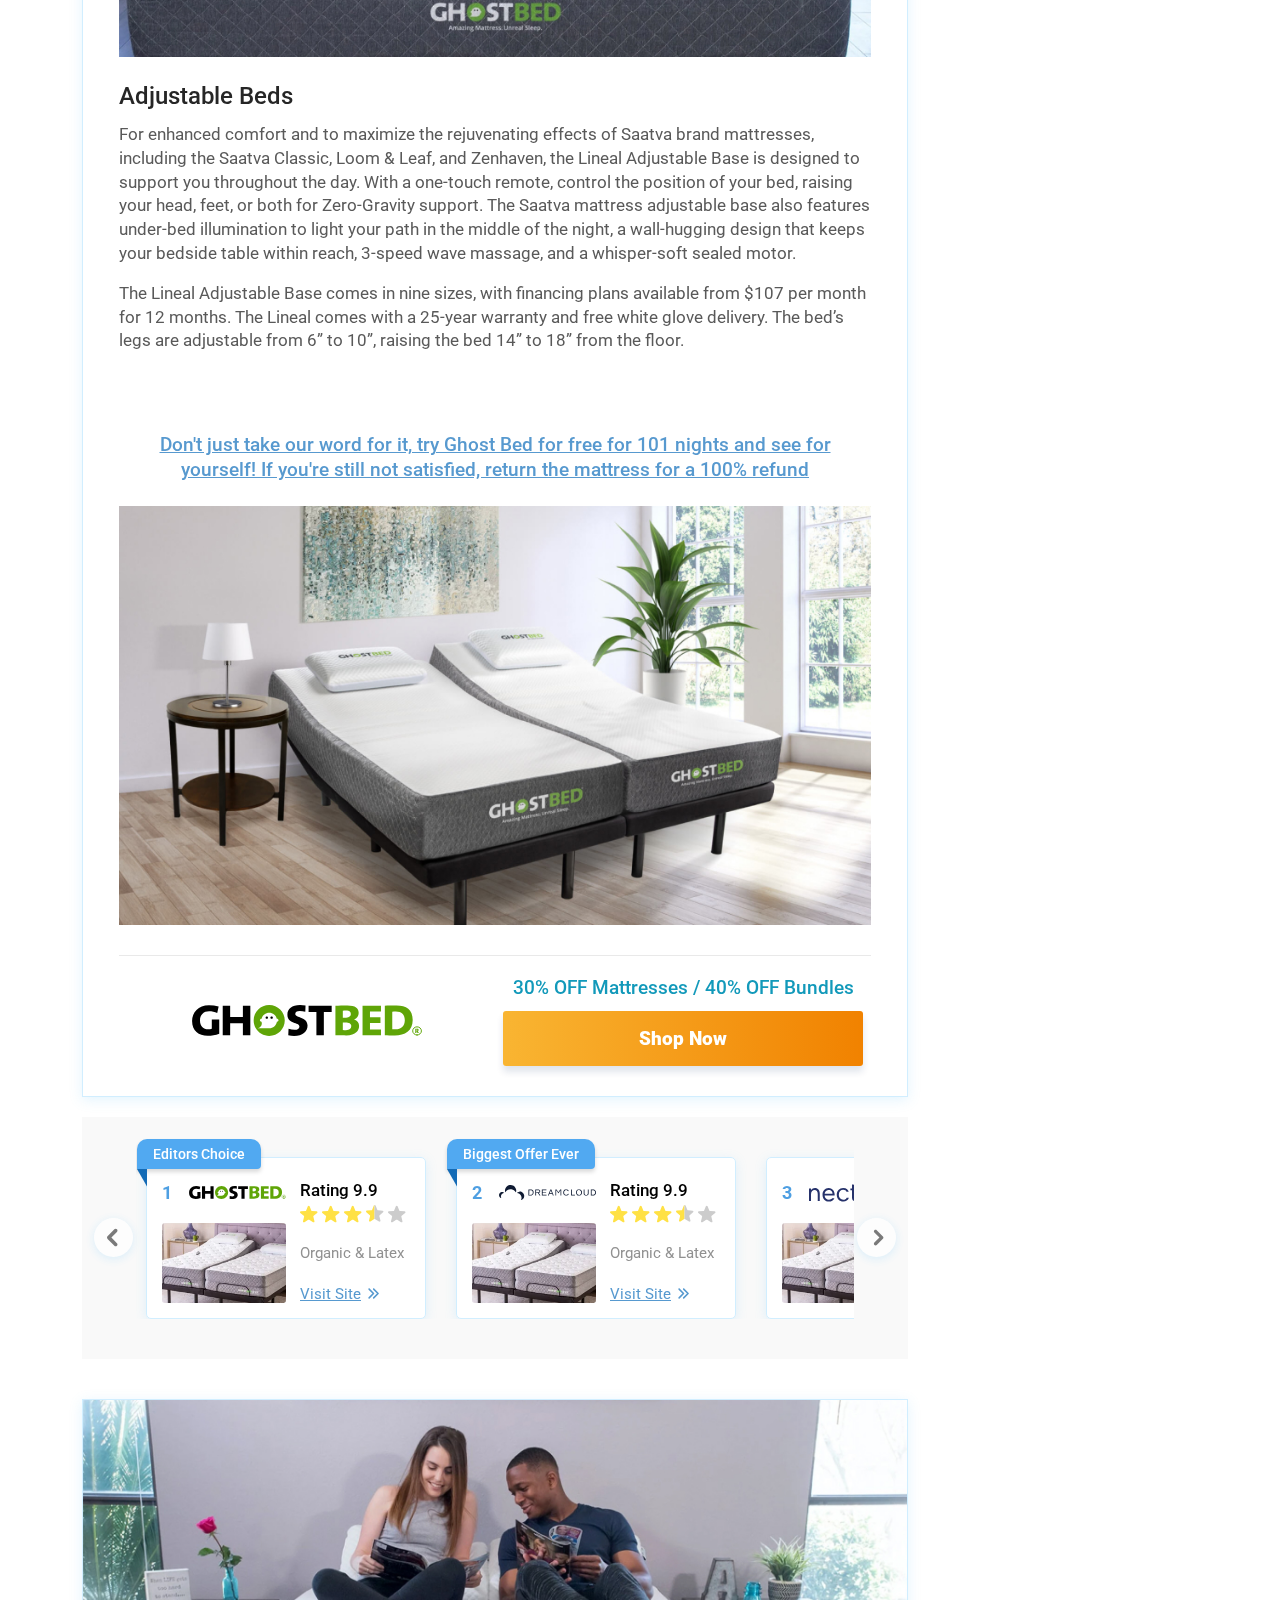
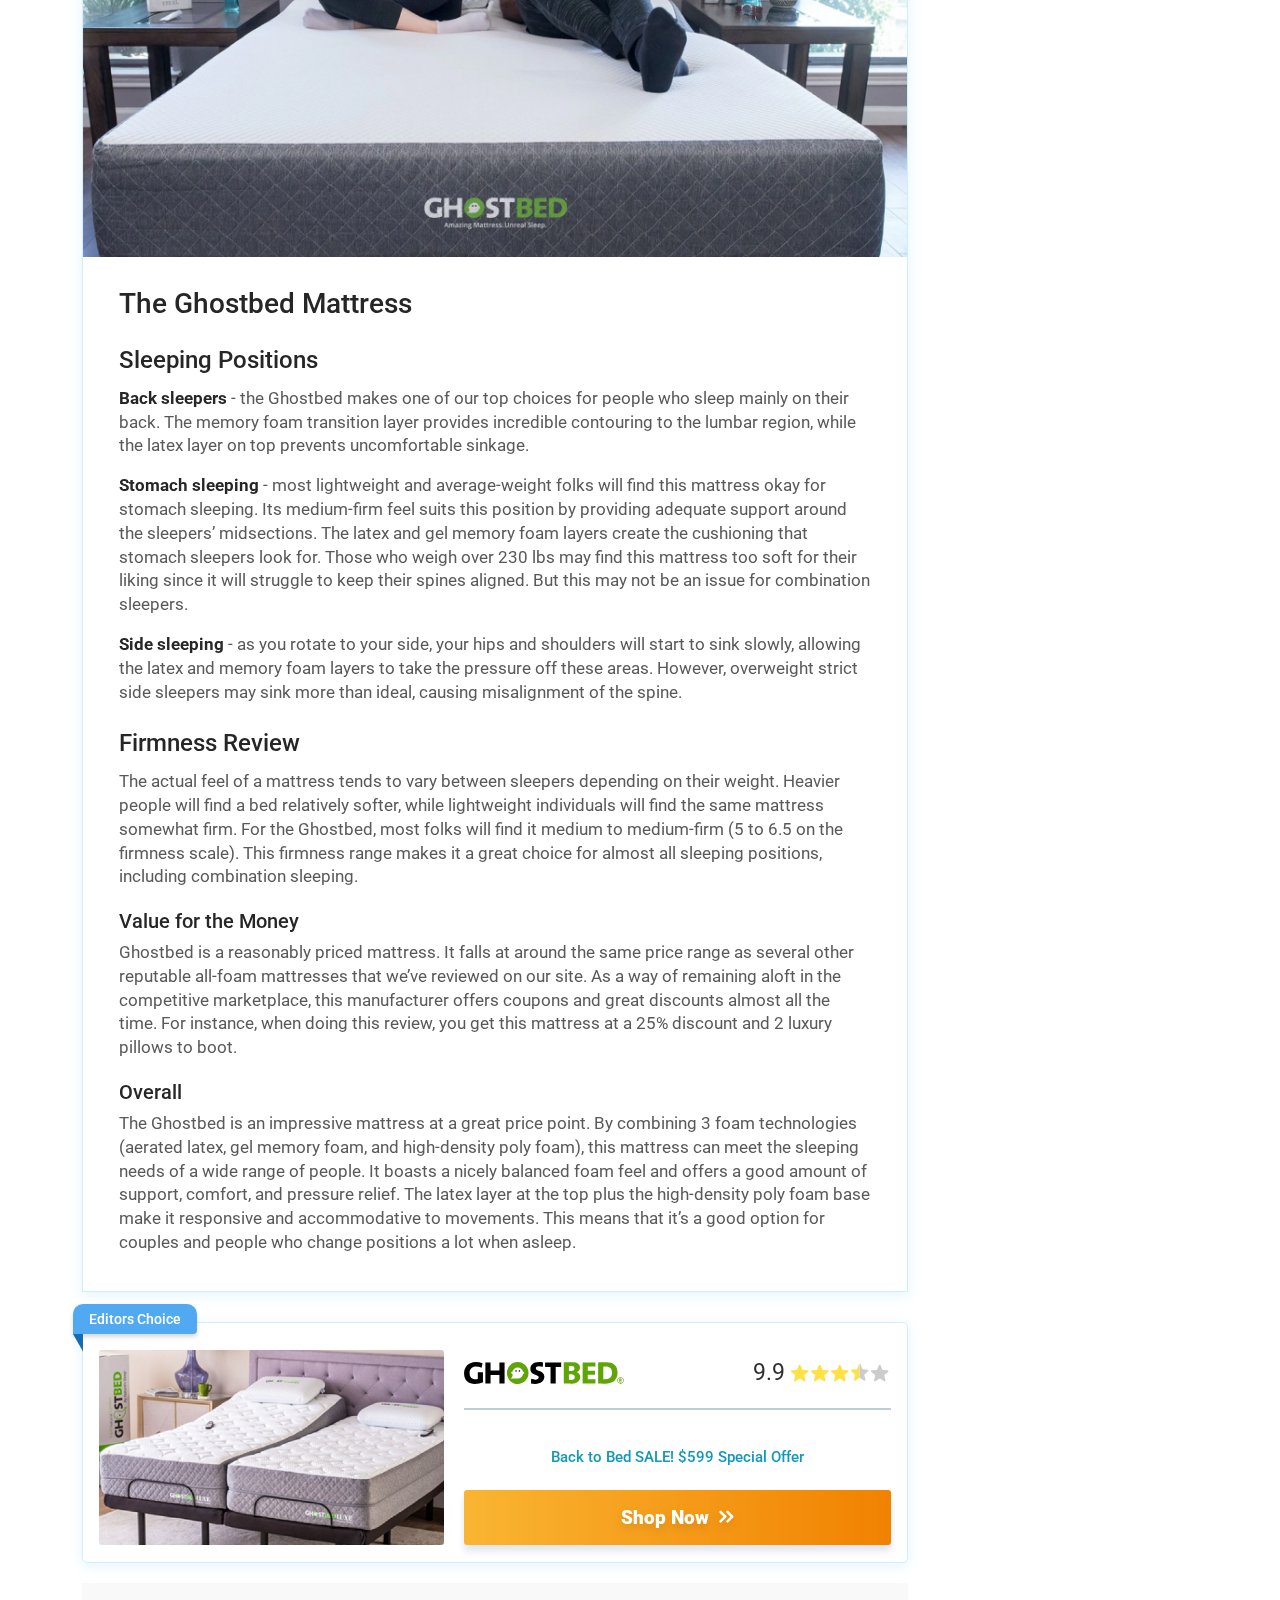
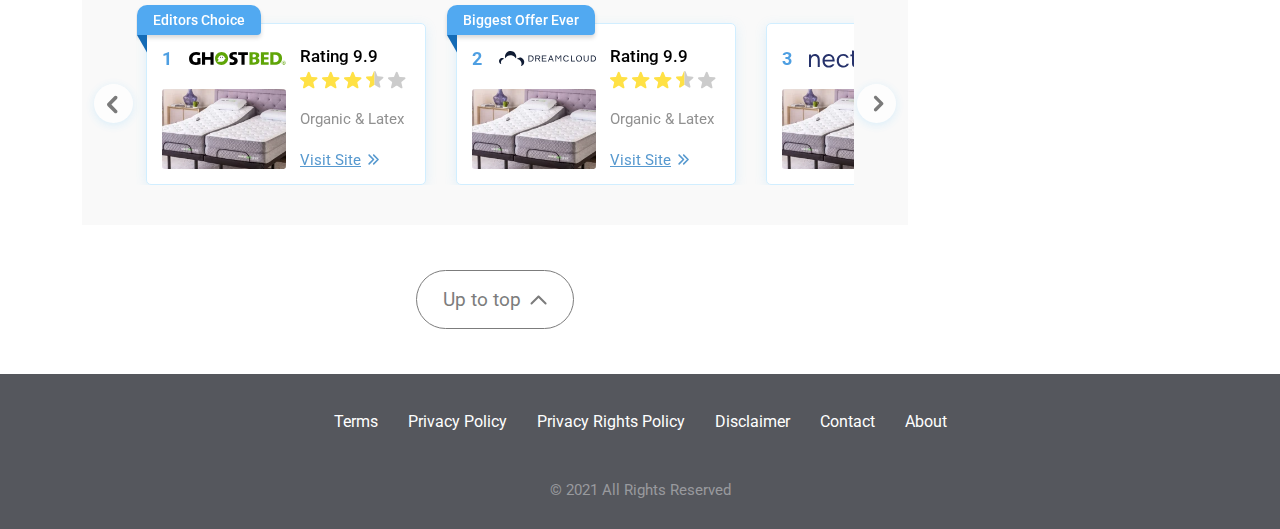
==== commit a0b35edf: "Logo update" ====
--- a/review.html
+++ b/review.html
@@ -21,7 +21,7 @@
             <nav class="nav header__nav">
                 <a href="index.html" class="logo nav__logo">
                     Mattress Comparison
-                    <img src="img/main-logo.svg" alt="Logo">
+                    <img src="img/main-logo.svg" alt="Logo" width="255" height="18>
                 </a>
 
                 <div class="nav__content">
--- a/css/main.min.css
+++ b/css/main.min.css
@@ -4,6 +4,6 @@
  * Copyright 2011-2021 Twitter, Inc.
  * Licensed under MIT (https://github.com/twbs/bootstrap/blob/main/LICENSE)
  * Forked from Normalize.css, licensed MIT (https://github.com/necolas/normalize.css/blob/master/LICENSE.md)
- */*,::after,::before{-webkit-box-sizing:border-box;box-sizing:border-box}@media (prefers-reduced-motion: no-preference){:root{scroll-behavior:smooth}}hr{margin:1rem 0;color:inherit;background-color:currentColor;border:0;opacity:0.25}hr:not([size]){height:1px}h1,h2,h3,h4,h5,h6{margin-top:0;margin-bottom:0.5rem;font-weight:500;line-height:1.2}p{margin-top:0;margin-bottom:1rem}ol,ul{padding:0;margin:0;list-style:none}blockquote{margin:0}b,strong{font-weight:bolder}small{font-size:0.875em}mark{padding:0.2em;background-color:#fcf8e3}sub,sup{position:relative;font-size:0.75em;line-height:0;vertical-align:baseline}sub{bottom:-0.25em}sup{top:-0.5em}a:not([href]):not([class]),a:not([href]):not([class]):hover{color:inherit;text-decoration:none}figure{margin:0 0 1rem}img,svg{vertical-align:middle}table{caption-side:bottom;border-collapse:collapse}caption{padding-top:0.5rem;padding-bottom:0.5rem;color:#6c757d;text-align:left}th{text-align:inherit;text-align:-webkit-match-parent}tbody,td,tfoot,th,thead,tr{border-color:inherit;border-style:solid;border-width:0}label{display:inline-block}button{border-radius:0}button:focus:not(:focus-visible){outline:0}button,input,optgroup,select,textarea{margin:0;font-family:inherit;font-size:inherit;line-height:inherit}button,select{text-transform:none}[role="button"]{cursor:pointer}select{word-wrap:normal}select:disabled{opacity:1}[list]::-webkit-calendar-picker-indicator{display:none}[type="button"],[type="reset"],[type="submit"],button{-webkit-appearance:button}[type="button"]:not(:disabled),[type="reset"]:not(:disabled),[type="submit"]:not(:disabled),button:not(:disabled){cursor:pointer}::-moz-focus-inner{padding:0;border-style:none}textarea{resize:vertical}fieldset{min-width:0;padding:0;margin:0;border:0}iframe{border:0}[hidden]{display:none !important}.visually-hidden,.visually-hidden-focusable:not(:focus):not(:focus-within){position:absolute !important;width:1px !important;height:1px !important;padding:0 !important;margin:-1px !important;overflow:hidden !important;clip:rect(0, 0, 0, 0) !important;white-space:nowrap !important;border:0 !important}[hidden]{display:none !important}.container,.container-fluid,.container-lg,.container-md,.container-sm,.container-xl,.container-xxl{width:100%;padding-right:var(--bs-gutter-x, 0.75rem);padding-left:var(--bs-gutter-x, 0.75rem);margin-right:auto;margin-left:auto}@media (min-width: 576px){.container,.container-sm{max-width:540px}}@media (min-width: 768px){.container,.container-md,.container-sm{max-width:720px}}@media (min-width: 992px){.container,.container-lg,.container-md,.container-sm{max-width:960px}}@media (min-width: 1200px){.container,.container-lg,.container-md,.container-sm,.container-xl{max-width:1140px}}@media (min-width: 1400px){.container,.container-lg,.container-md,.container-sm,.container-xl,.container-xxl{max-width:1320px}}.row{--bs-gutter-x: 1.5rem;--bs-gutter-y: 0;display:-webkit-box;display:-ms-flexbox;display:flex;-ms-flex-wrap:wrap;flex-wrap:wrap;margin-top:calc(var(--bs-gutter-y) * -1);margin-right:calc(var(--bs-gutter-x) / -2);margin-left:calc(var(--bs-gutter-x) / -2)}.row>*{-webkit-box-sizing:border-box;box-sizing:border-box;-ms-flex-negative:0;flex-shrink:0;width:100%;max-width:100%;padding-right:calc(var(--bs-gutter-x) / 2);padding-left:calc(var(--bs-gutter-x) / 2);margin-top:var(--bs-gutter-y)}@media print{.d-print-inline{display:inline !important}.d-print-inline-block{display:inline-block !important}.d-print-block{display:block !important}.d-print-grid{display:grid !important}.d-print-table{display:table !important}.d-print-table-row{display:table-row !important}.d-print-table-cell{display:table-cell !important}.d-print-flex{display:-webkit-box !important;display:-ms-flexbox !important;display:flex !important}.d-print-inline-flex{display:-webkit-inline-box !important;display:-ms-inline-flexbox !important;display:inline-flex !important}.d-print-none{display:none !important}}@-webkit-keyframes splide-loading{0%{-webkit-transform:rotate(0);transform:rotate(0)}to{-webkit-transform:rotate(1turn);transform:rotate(1turn)}}@keyframes splide-loading{0%{-webkit-transform:rotate(0);transform:rotate(0)}to{-webkit-transform:rotate(1turn);transform:rotate(1turn)}}.splide--draggable>.splide__slider>.splide__track,.splide--draggable>.splide__track{-webkit-user-select:none;-ms-user-select:none;-moz-user-select:none;user-select:none}.splide__container{-webkit-box-sizing:border-box;box-sizing:border-box;position:relative}.splide__list{-webkit-backface-visibility:hidden;backface-visibility:hidden;display:-ms-flexbox;display:-webkit-box;display:flex;height:100%;margin:0 !important;padding:0 !important;-webkit-transform-style:preserve-3d;transform-style:preserve-3d}.splide.is-initialized:not(.is-active) .splide__list{display:block}.splide{outline:none;position:relative;visibility:hidden}.splide.is-initialized,.splide.is-rendered{visibility:visible}.splide__slide{-webkit-backface-visibility:hidden;backface-visibility:hidden;-webkit-box-sizing:border-box;box-sizing:border-box;-ms-flex-negative:0;flex-shrink:0;list-style-type:none !important;margin:0;outline:none;position:relative}.splide__slider{position:relative}.splide__track{overflow:hidden;position:relative;z-index:0}body{margin:0;-webkit-text-size-adjust:100%;-webkit-tap-highlight-color:transparent;font-family:'Roboto', sans-serif;color:#595959;background-image:url("../img/main-bg-mobile.webp");background-repeat:no-repeat;background-position:top center;background-size:100% auto}.main-content{width:100%;-ms-flex-negative:1;flex-shrink:1;-webkit-box-flex:1;-ms-flex-positive:1;flex-grow:1}.main-content .block-area:first-child{margin-top:34px}a{text-decoration:none}h1,h2,h3,h4,h5,h6{color:#262626;font-weight:500}h1{font-size:28px;line-height:110%}h2{font-size:26px;font-weight:600}h3{font-size:24px}h4{font-size:22px}h5{font-size:20px}h6{font-size:17px}.article{margin-bottom:60px}.article__promotion-link{margin-bottom:23px;margin-top:35px}.article__promotion-link .link{text-decoration:none;font-weight:500;font-size:17px;line-height:130%}.article__footer-container{display:-webkit-box;display:-ms-flexbox;display:flex;-webkit-box-orient:vertical;-webkit-box-direction:normal;-ms-flex-direction:column;flex-direction:column;-webkit-box-align:center;-ms-flex-align:center;align-items:center}.article__footer-col{margin:10px 0;width:100%}.article__footer .image-logo{margin:0 auto}.article__footer .cta-offer{color:#1299BA;margin-bottom:10px}.article h2{margin-top:35px;margin-bottom:24px}.article h3{margin-top:30px}.article h4{margin-bottom:12px;margin-top:25px}.article h5{margin-top:20px}.article h6{margin-top:20px}.article p{font-size:16px;line-height:130%}.article img{width:100%;height:auto}.article b,.article strong{color:#262626}.full-image img{width:100%;height:auto}.header{background:#FFFFFF;-webkit-box-shadow:0px 3px 12px #E9E9E9;box-shadow:0px 3px 12px #E9E9E9;border-bottom:1px solid #E9E9E9;padding-bottom:13px}.header__nav{border-bottom:1px solid #CAD8DC}.header__nav-updated{display:none}.header__content{text-align:center;padding-top:12px}.header__title{color:#3C3C3C;font-size:21px;font-weight:normal}.header__desc{display:none}.nav{display:-webkit-box;display:-ms-flexbox;display:flex;-webkit-box-pack:justify;-ms-flex-pack:justify;justify-content:space-between;-webkit-box-align:center;-ms-flex-align:center;align-items:center;padding-top:7px;padding-bottom:4px}.nav__content{display:-webkit-box;display:-ms-flexbox;display:flex;-webkit-box-align:center;-ms-flex-align:center;align-items:center}.nav__disclosure_desktop{display:none}.anchor-collapse{width:100%;background:#FFFFFF;-webkit-box-shadow:0px 9px 21px rgba(85,85,85,0.14);box-shadow:0px 9px 21px rgba(85,85,85,0.14);position:-webkit-sticky;position:sticky;top:42px;z-index:10;cursor:pointer}.anchor-collapse__wrapper{display:-webkit-box;display:-ms-flexbox;display:flex;-ms-flex-wrap:wrap;flex-wrap:wrap;-webkit-box-pack:justify;-ms-flex-pack:justify;justify-content:space-between;-webkit-box-align:center;-ms-flex-align:center;align-items:center}.anchor-collapse__title{color:#535353;font-size:16px;height:41px;display:-webkit-box;display:-ms-flexbox;display:flex;-webkit-box-align:center;-ms-flex-align:center;align-items:center;margin-left:15px}.anchor-collapse__list{display:-webkit-box;display:-ms-flexbox;display:flex;-webkit-box-orient:vertical;-webkit-box-direction:normal;-ms-flex-direction:column;flex-direction:column;height:0;overflow:hidden;visibility:hidden;padding:0;width:100%;opacity:0;-webkit-transition:opacity 0.3s ease-in-out;transition:opacity 0.3s ease-in-out}.anchor-collapse__burger-btn{display:-webkit-box;display:-ms-flexbox;display:flex;-webkit-box-orient:vertical;-webkit-box-direction:normal;-ms-flex-direction:column;flex-direction:column;-webkit-box-pack:center;-ms-flex-pack:center;justify-content:center;-webkit-box-align:center;-ms-flex-align:center;align-items:center;margin-right:15px}.anchor-collapse__burger-btn span{width:27px;height:3px;background:#7C7C7C;border-radius:5px;margin-bottom:4px}.anchor-collapse__burger-btn span:last-child{margin-bottom:0}.anchor-collapse__item{padding:0 15px}.anchor-collapse__item:last-child{margin-bottom:0}.anchor-collapse__item a{color:#5F929F;font-size:16px;display:-webkit-box;display:-ms-flexbox;display:flex;padding:8px 0}.anchor-collapse__item a.active{font-weight:500}.anchor-collapse__item a.active:hover{cursor:default;color:#5F929F}.anchor-collapse__item a:hover{color:#2D6775}.anchor-collapse .anchor-collapse__link .link{color:#5799CF;-webkit-box-align:center;-ms-flex-align:center;align-items:center}.anchor-collapse.open{height:auto}.anchor-collapse.open .anchor-collapse__list{display:-webkit-box;display:-ms-flexbox;display:flex;padding:14px 0px 15px;visibility:visible;height:auto;opacity:1;border-top:1px solid #E9E9E9}.cta-fixed{height:66px;position:fixed;left:0;bottom:0;width:100%;background:#FFFFFF;z-index:10;display:-webkit-box;display:-ms-flexbox;display:flex;-webkit-box-pack:center;-ms-flex-pack:center;justify-content:center;-webkit-box-align:center;-ms-flex-align:center;align-items:center;-webkit-box-shadow:0px -8px 13px rgba(95,95,95,0.18);box-shadow:0px -8px 13px rgba(95,95,95,0.18);border-top:1px solid #D1EEFF}.cta-fixed__box{width:100%;height:100%}.nav-fixed{position:fixed;left:0;top:0;width:100%;background:#FFFFFF;z-index:10}.nav-fixed.sticky{-webkit-box-shadow:0px 3px 12px #E9E9E9;box-shadow:0px 3px 12px #E9E9E9;border-bottom:1px solid #E9E9E9}.btn{display:-webkit-box;display:-ms-flexbox;display:flex;-webkit-box-align:center;-ms-flex-align:center;align-items:center;-webkit-box-pack:center;-ms-flex-pack:center;justify-content:center;text-align:center}.btn-category{border-radius:37px;border:1px solid #AFC5CA;color:#7A9EA7;font-size:16px;height:36px;padding:0 17px}.btn-category.active{background-color:#E0E9EB;border-color:#9DAEB1;font-weight:500}.btn-primary{background-image:-webkit-gradient(linear, left top, right top, from(#F9B532), to(#F18200));background-image:linear-gradient(90deg, #F9B532 0%, #F18200 100%);-webkit-box-shadow:0px 6px 7px rgba(12,45,95,0.12);box-shadow:0px 6px 7px rgba(12,45,95,0.12);border-radius:3px;color:white;font-weight:900;font-size:16px;padding:0 15px;height:43px}.btn-primary span{-webkit-filter:drop-shadow(0px 4px 4px rgba(0,0,0,0.11));filter:drop-shadow(0px 4px 4px rgba(0,0,0,0.11));display:-webkit-box;display:-ms-flexbox;display:flex;-webkit-box-align:center;-ms-flex-align:center;align-items:center}.btn-primary span::after{display:block;content:'';background-repeat:no-repeat;background-size:contain;background-position:center;-ms-flex-negative:0;flex-shrink:0;width:14px;height:12px;background-image:url("data:image/svg+xml,%3Csvg width='12' height='11' viewBox='0 0 12 11' fill='none' xmlns='http://www.w3.org/2000/svg'%3E%3Cpath fill-rule='evenodd' clip-rule='evenodd' d='M1.9562 0.714719C1.56147 0.319988 0.92149 0.319988 0.526759 0.714718C0.132029 1.10945 0.132028 1.74943 0.526759 2.14416L3.6227 5.24011L0.524564 8.33825C0.129833 8.73298 0.129833 9.37297 0.524564 9.7677C0.919294 10.1624 1.55928 10.1624 1.95401 9.7677L5.72535 5.99636C5.73988 5.9834 5.75412 5.96996 5.76806 5.95602C6.16279 5.56129 6.16279 4.9213 5.76806 4.52657L1.9562 0.714719ZM6.04019 9.7677C5.64546 9.37297 5.64546 8.73298 6.04019 8.33825L9.13833 5.24011L6.04238 2.14416C5.64765 1.74943 5.64765 1.10945 6.04238 0.714718C6.43711 0.319988 7.0771 0.319988 7.47183 0.714719L11.2837 4.52657C11.6784 4.9213 11.6784 5.56129 11.2837 5.95602C11.2697 5.96996 11.2555 5.9834 11.241 5.99636L7.46963 9.7677C7.0749 10.1624 6.43492 10.1624 6.04019 9.7677Z' fill='white'/%3E%3C/svg%3E%0A");margin-left:9px}.btn-primary:hover{background-image:none;background-color:#FD7A1B}.logo{font-size:0;height:30px}.logo img{width:100%;height:100%;-o-object-fit:contain;object-fit:contain}.disclosure{text-decoration:underline}.disclosure,.updated{color:#8C8C8C;font-size:13px}.aside{display:none}.block-area{position:relative}.block-area_shadow-m{background:#FFFFFF;border-radius:5px;border:1px solid #D1EEFF;-webkit-box-shadow:0px 3px 12px rgba(86,192,252,0.17);box-shadow:0px 3px 12px rgba(86,192,252,0.17);padding:17px 15px;margin-bottom:13px}.pros{padding-top:5px}.pros .btn{display:none}.pros__box{margin-top:18px}.pros__list{color:#6A7C98;font-size:17px;line-height:130%}.pros__list li{margin-bottom:12px;display:-webkit-box;display:-ms-flexbox;display:flex}.pros__list li::before{display:block;content:'';background-repeat:no-repeat;background-size:contain;background-position:center;-ms-flex-negative:0;flex-shrink:0;width:13px;height:13px;margin-right:9px;margin-top:4px}.pros__list_pros{border-bottom:2px solid #BDCED3;padding-bottom:5px;margin-bottom:20px}.pros__list_pros li::before{background-image:url("data:image/svg+xml,%3Csvg width='13' height='13' viewBox='0 0 13 13' fill='none' xmlns='http://www.w3.org/2000/svg'%3E%3Ccircle cx='6.5' cy='6.5' r='6.5' fill='%23A4D166'/%3E%3Cpath fill-rule='evenodd' clip-rule='evenodd' d='M5.49935 11.0001C9.0892 11.0001 11.9993 8.08994 11.9993 4.50009C11.9993 3.85248 11.9046 3.22699 11.7283 2.63672C12.5277 3.71672 13.0005 5.05315 13.0005 6.49999C13.0005 10.0898 10.0903 13 6.50046 13C3.55821 13 1.07256 11.0451 0.271484 8.36336C1.45555 9.96301 3.35634 11.0001 5.49935 11.0001Z' fill='%238DC640'/%3E%3Cellipse cx='2.89896' cy='3.89807' rx='1' ry='1.68427' transform='rotate(45 2.89896 3.89807)' fill='%23C4DCA3'/%3E%3Cpath fill-rule='evenodd' clip-rule='evenodd' d='M5.09006 9.57123C5.11545 9.59727 5.14288 9.62191 5.17232 9.64494C5.52673 9.92204 6.03867 9.85937 6.31577 9.50497L9.82794 5.013C10.105 4.6586 10.0424 4.14666 9.68797 3.86956C9.33356 3.59245 8.82162 3.65512 8.54452 4.00953L5.63499 7.73073L4.26281 6.05755C3.97753 5.70969 3.46427 5.65896 3.11641 5.94424C2.76856 6.22952 2.71783 6.74278 3.00311 7.09064L4.89696 9.39993C4.95342 9.46877 5.0188 9.52597 5.09006 9.57123Z' fill='white'/%3E%3C/svg%3E%0A")}.pros__list_cons li::before{background-image:url("data:image/svg+xml,%3Csvg width='13' height='13' viewBox='0 0 13 13' fill='none' xmlns='http://www.w3.org/2000/svg'%3E%3Ccircle cx='6.5' cy='6.5' r='6.5' fill='%23E24C4B'/%3E%3Cpath fill-rule='evenodd' clip-rule='evenodd' d='M5.49935 11.0001C9.0892 11.0001 11.9993 8.08994 11.9993 4.50009C11.9993 3.85248 11.9046 3.22699 11.7283 2.63672C12.5277 3.71672 13.0005 5.05315 13.0005 6.49999C13.0005 10.0898 10.0903 13 6.50046 13C3.55821 13 1.07256 11.0451 0.271484 8.36336C1.45555 9.96301 3.35634 11.0001 5.49935 11.0001Z' fill='%23D1403F'/%3E%3Crect x='3' y='6' width='7' height='2' rx='1' fill='white'/%3E%3Cellipse cx='2.89896' cy='3.89807' rx='1' ry='1.68427' transform='rotate(45 2.89896 3.89807)' fill='%23E8706F'/%3E%3C/svg%3E%0A")}.breadcrumbs{color:#6D6F73;font-size:14px;line-height:130%;margin-bottom:30px}.breadcrumbs a{color:#6D6F73;text-decoration:underline}.breadcrumbs .current{color:#A3A4A7}.image-box{display:-webkit-box;display:-ms-flexbox;display:flex;-webkit-box-align:center;-ms-flex-align:center;align-items:center;-webkit-box-orient:vertical;-webkit-box-direction:normal;-ms-flex-direction:column;flex-direction:column}.image-box img{width:auto;height:100%;-o-object-fit:contain;object-fit:contain}.image-img{display:-webkit-box;display:-ms-flexbox;display:flex;-webkit-box-pack:center;-ms-flex-pack:center;justify-content:center;max-width:173px;width:100%;height:101px;border-radius:3px;overflow:hidden}.image-img img{width:100%;height:100%;-o-object-fit:cover;object-fit:cover}.image-logo{height:46px;display:-webkit-box;display:-ms-flexbox;display:flex;-webkit-box-pack:center;-ms-flex-pack:center;justify-content:center;max-width:160px}.image-logo img{width:100%;height:auto;-o-object-fit:contain;object-fit:contain}.card-badge{position:absolute;padding:0 8px;padding-right:18px;height:23px;top:-23px;left:0;display:-webkit-box;display:-ms-flexbox;display:flex;-webkit-box-align:center;-ms-flex-align:center;align-items:center;font-size:13px;font-weight:500;-webkit-clip-path:polygon(87% 0px, 100% 100%, 87% 100%, 0px 100%, 0% 0%);clip-path:polygon(87% 0px, 100% 100%, 87% 100%, 0px 100%, 0% 0%)}.card-badge_blue{background-color:#51A9F1;color:white}.score-value{color:#2D2D2D;font-size:21px;margin-right:10px}.score-box{display:-webkit-box;display:-ms-flexbox;display:flex;-webkit-box-align:center;-ms-flex-align:center;align-items:center}.score-stars{display:-webkit-box;display:-ms-flexbox;display:flex}.score-stars .star{margin-right:4px}.score-stars .star:last-child{margin-right:0}.score-stars .star::before{display:block;content:'';background-repeat:no-repeat;background-size:contain;background-position:center;-ms-flex-negative:0;flex-shrink:0;width:15px;height:15px}.score-stars .star_full::before{background-image:url("../img/star-full.svg")}.score-stars .star_half::before{background-image:url("../img/star-half.svg")}.score-stars .star_empty::before{background-image:url("../img/star-empty.svg")}.link{display:inline-block;color:#5799CF;-webkit-transition:color 0.2s ease;transition:color 0.2s ease}.link-arrow::after{display:block;content:'';background-repeat:no-repeat;background-size:contain;background-position:center;-ms-flex-negative:0;flex-shrink:0;width:6px;height:10px;display:inline-block;margin-left:5px;background-image:url("data:image/svg+xml,%3Csvg width='6' height='9' viewBox='0 0 6 9' fill='none' xmlns='http://www.w3.org/2000/svg'%3E%3Cpath fill-rule='evenodd' clip-rule='evenodd' d='M1.40014 0.399794C1.14239 0.142045 0.7245 0.142045 0.46675 0.399794C0.209001 0.657543 0.209001 1.07544 0.466751 1.33319L3.734 4.60044L0.467351 7.86709C0.209601 8.12484 0.209601 8.54273 0.467351 8.80048C0.7251 9.05823 1.14299 9.05823 1.40074 8.80048L5.13432 5.06691C5.39207 4.80916 5.39207 4.39126 5.13432 4.13351C5.12941 4.12861 5.12444 4.12379 5.11942 4.11907L1.40014 0.399794Z' fill='%235799CF'/%3E%3C/svg%3E%0A")}.link:hover{text-decoration:underline;color:#4287bf}.link-double-arrow::after{display:block;content:'';background-repeat:no-repeat;background-size:contain;background-position:center;-ms-flex-negative:0;flex-shrink:0;width:11px;height:11px;display:inline-block;margin-left:7px;background-image:url("data:image/svg+xml,%3Csvg width='12' height='12' viewBox='0 0 12 12' fill='none' xmlns='http://www.w3.org/2000/svg'%3E%3Cpath fill-rule='evenodd' clip-rule='evenodd' d='M1.80008 0.599967C1.46871 0.268598 0.931459 0.268598 0.600091 0.599967C0.268722 0.931335 0.268722 1.46859 0.600091 1.79996L4.80021 6.00007L0.600194 10.2001C0.268825 10.5315 0.268825 11.0687 0.600194 11.4001C0.931562 11.7314 1.46882 11.7314 1.80018 11.4001L6.60015 6.60011C6.87006 6.3302 6.92012 5.92369 6.75033 5.60311C6.71165 5.53005 6.66156 5.46144 6.60005 5.39993L1.80008 0.599967ZM5.60009 0.599967C5.93146 0.268598 6.46871 0.268598 6.80008 0.599967L11.6 5.39993C11.6603 5.46015 11.7095 5.52716 11.7479 5.59851C11.9206 5.91979 11.8714 6.32891 11.6001 6.60011L6.80018 11.4001C6.46882 11.7314 5.93156 11.7314 5.60019 11.4001C5.26883 11.0687 5.26883 10.5315 5.60019 10.2001L9.80021 6.00007L5.60009 1.79996C5.26872 1.46859 5.26872 0.931335 5.60009 0.599967Z' fill='%235799CF'/%3E%3C/svg%3E%0A")}.link-underline{text-decoration:underline}.cta-offer{color:#909090;font-weight:500;font-size:14px;line-height:130%;text-align:center}.features-list{font-size:15px;line-height:120%;color:#6A7C98}.features-list li{margin-bottom:5px}.features-list li::before{display:block;content:'';background-repeat:no-repeat;background-size:contain;background-position:center;-ms-flex-negative:0;flex-shrink:0;display:inline-block;width:11px;height:11px;margin-top:3px;margin-right:4px;background-image:url("data:image/svg+xml,%3Csvg width='11' height='11' viewBox='0 0 11 11' fill='none' xmlns='http://www.w3.org/2000/svg'%3E%3Cpath d='M5.10714 0L10.2143 5.5L5.10714 11L0 5.5L5.10714 0Z' fill='%236E9098'/%3E%3Cpath d='M5.10658 3L7.42801 5.5L5.10658 8L2.78516 5.5L5.10658 3Z' fill='white'/%3E%3C/svg%3E%0A")}.features-list b,.features-list strong{font-weight:700;color:#4D5D77}.card-rank{color:#4E9FE2;font-weight:bold;font-size:18px}.category-slider{background:#FFFFFF;height:56px;display:-webkit-box;display:-ms-flexbox;display:flex;-webkit-box-align:center;-ms-flex-align:center;align-items:center;-webkit-box-shadow:0px 9px 21px rgba(85,85,85,0.14);box-shadow:0px 9px 21px rgba(85,85,85,0.14);position:-webkit-sticky;position:sticky;top:42px;z-index:10}.category-slider__list{padding:0 22px}.category-slider .splide__arrows{position:absolute;width:100%;height:100%;top:0;left:0;display:-webkit-box;display:-ms-flexbox;display:flex;-webkit-box-align:center;-ms-flex-align:center;align-items:center;-webkit-box-pack:justify;-ms-flex-pack:justify;justify-content:space-between}.category-slider .splide__arrow{width:10px;height:15px;border:none;background:transparent;cursor:pointer;background-repeat:no-repeat;background-size:contain;opacity:0.4;-webkit-transition:opacity 0.3s ease;transition:opacity 0.3s ease}.category-slider .splide__arrow:hover{opacity:1}.category-slider .splide__arrow--prev{background-image:url("data:image/svg+xml,%3Csvg width='9' height='14' viewBox='0 0 9 14' fill='none' xmlns='http://www.w3.org/2000/svg'%3E%3Cpath fill-rule='evenodd' clip-rule='evenodd' d='M6.42256 13.2867C6.81648 13.6807 7.45516 13.6807 7.84909 13.2867C8.24301 12.8928 8.24301 12.2541 7.84909 11.8602L2.85477 6.86589L7.84639 1.87428C8.24031 1.48036 8.24031 0.841676 7.84639 0.447751C7.45246 0.0538253 6.81378 0.0538243 6.41986 0.44775L0.713736 6.15387C0.319811 6.54779 0.31981 7.18647 0.713736 7.5804C0.727976 7.59464 0.742535 7.60836 0.757391 7.62157L6.42256 13.2867Z' fill='%23737373'/%3E%3C/svg%3E%0A")}.category-slider .splide__arrow--next{background-image:url("data:image/svg+xml,%3Csvg width='9' height='14' viewBox='0 0 9 14' fill='none' xmlns='http://www.w3.org/2000/svg'%3E%3Cpath fill-rule='evenodd' clip-rule='evenodd' d='M2.13994 0.71326C1.74602 0.319335 1.10734 0.319335 0.713413 0.71326C0.319488 1.10719 0.319487 1.74586 0.713412 2.13979L5.70773 7.13411L0.716115 12.1257C0.32219 12.5196 0.32219 13.1583 0.716115 13.5522C1.11004 13.9462 1.74872 13.9462 2.14264 13.5522L7.84876 7.84613C8.24269 7.45221 8.24269 6.81353 7.84876 6.4196C7.83453 6.40536 7.81997 6.39164 7.80512 6.37843L2.13994 0.71326Z' fill='%23737373'/%3E%3C/svg%3E%0A")}.category-slider .splide__track{z-index:1}.cards-slider{background:#F9F9F9;padding:40px 0;padding-top:17px}.cards-slider__list{padding:0 12px}.cards-slider__item{-webkit-box-shadow:0px 3px 12px rgba(86,192,252,0.17);box-shadow:0px 3px 12px rgba(86,192,252,0.17);border:1px solid #D1EEFF;background:#FFFFFF;border-radius:5px;padding:15px;display:-webkit-box;display:-ms-flexbox;display:flex;max-width:260px;margin:0 auto;margin-top:23px;position:relative;-webkit-transition:border-color 0.3s ease;transition:border-color 0.3s ease}.cards-slider__item .card-badge{height:30px;padding:0 16px;border-radius:10px 10px 4px 0px;-webkit-clip-path:none;clip-path:none;top:-19px;left:-10px;font-size:14px;z-index:2;-webkit-box-shadow:0px 3px 4px rgba(0,0,0,0.15);box-shadow:0px 3px 4px rgba(0,0,0,0.15);z-index:3}.cards-slider__item .card-badge::before{display:block;content:'';background-repeat:no-repeat;background-size:contain;background-position:center;-ms-flex-negative:0;flex-shrink:0;background-image:url("data:image/svg+xml,%3Csvg width='10' height='18' viewBox='0 0 10 18' fill='none' xmlns='http://www.w3.org/2000/svg'%3E%3Cpath d='M10 17.5L0 0H10V17.5Z' fill='%23146BB6'/%3E%3C/svg%3E%0A");width:10px;height:18px;left:0px;top:30px;position:absolute}.cards-slider__item:hover{cursor:pointer;border-color:#99d9ff}.cards-slider__image-box{width:50%;-webkit-box-orient:horizontal;-webkit-box-direction:normal;-ms-flex-direction:row;flex-direction:row;-ms-flex-wrap:wrap;flex-wrap:wrap}.cards-slider__image-box .image-logo{width:80%;height:40px;padding-left:7px}.cards-slider__image-box .image-logo img{height:100%}.cards-slider__image-box .image-img{height:80px;margin-top:10px}.cards-slider__image-rank{width:20%;display:block}.cards-slider__content-box{width:50%;display:-webkit-box;display:-ms-flexbox;display:flex;-webkit-box-orient:vertical;-webkit-box-direction:normal;-ms-flex-direction:column;flex-direction:column;-webkit-box-pack:justify;-ms-flex-pack:justify;justify-content:space-between;padding-left:14px;padding-top:7px}.cards-slider__content-box .link{font-size:15px}.cards-slider__key{color:#919191;font-size:15px;line-height:130%}.cards-slider__score-box{-webkit-box-orient:vertical;-webkit-box-direction:normal;-ms-flex-direction:column;flex-direction:column;-webkit-box-align:start;-ms-flex-align:start;align-items:flex-start}.cards-slider__score-box .score-value{color:#000000;font-weight:500;font-size:17px;margin-bottom:5px}.cards-slider .splide__track{z-index:1}.cards-slider .splide__slide{padding:0 10px}.cards-slider .splide__arrows{position:absolute;width:100%;height:100%;padding-top:23px;top:0;left:0;display:-webkit-box;display:-ms-flexbox;display:flex;-webkit-box-align:center;-ms-flex-align:center;align-items:center;-webkit-box-pack:justify;-ms-flex-pack:justify;justify-content:space-between}.cards-slider .splide__arrow{width:10px;height:16px;border:none;background:transparent;cursor:pointer;background-repeat:no-repeat;background-size:contain;opacity:0.4;-webkit-transition:opacity 0.3s ease;transition:opacity 0.3s ease}.cards-slider .splide__arrow:hover{opacity:1}.cards-slider .splide__arrow--prev{background-image:url("data:image/svg+xml,%3Csvg width='10' height='17' viewBox='0 0 10 17' fill='none' xmlns='http://www.w3.org/2000/svg'%3E%3Cpath fill-rule='evenodd' clip-rule='evenodd' d='M6.70029 1.16603C7.34418 0.522132 8.38814 0.522132 9.03204 1.16603C9.67593 1.80992 9.67593 2.85388 9.03204 3.49778L3.9804 8.54941L9.0327 13.6017C9.6766 14.2456 9.6766 15.2896 9.0327 15.9335C8.38881 16.5774 7.34485 16.5774 6.70096 15.9335L0.516599 9.74911C0.505044 9.73819 0.493609 9.72708 0.482296 9.71577C-0.161599 9.07187 -0.161598 8.02791 0.482297 7.38402L6.70029 1.16603Z' fill='%23454545'/%3E%3C/svg%3E%0A")}.cards-slider .splide__arrow--next{background-image:url("data:image/svg+xml,%3Csvg width='11' height='17' viewBox='0 0 11 17' fill='none' xmlns='http://www.w3.org/2000/svg'%3E%3Cpath fill-rule='evenodd' clip-rule='evenodd' d='M3.71531 1.166C3.07142 0.522102 2.02746 0.522101 1.38356 1.166C0.73967 1.80989 0.739671 2.85385 1.38357 3.49774L6.4352 8.54938L1.3829 13.6017C0.739004 14.2456 0.739004 15.2895 1.3829 15.9334C2.02679 16.5773 3.07075 16.5773 3.71465 15.9334L9.899 9.74908C9.91056 9.73816 9.92199 9.72705 9.93331 9.71574C10.5772 9.07184 10.5772 8.02788 9.93331 7.38399L3.71531 1.166Z' fill='%23454545'/%3E%3C/svg%3E%0A")}.cards-slider__list_short{padding:0 12px}.cards-slider_review{position:relative;left:-15px;width:calc(100% + 27px);margin-bottom:40px}.cards-slider_review-mob{display:none}.main-cards{display:-webkit-box;display:-ms-flexbox;display:flex;-webkit-box-orient:vertical;-webkit-box-direction:normal;-ms-flex-direction:column;flex-direction:column;margin-bottom:60px;margin-top:18px}.main-cards__item{-webkit-box-shadow:0px 3px 12px rgba(86,192,252,0.17);box-shadow:0px 3px 12px rgba(86,192,252,0.17);border:1px solid #D1EEFF;border-radius:5px;background-color:#fff;margin:17px auto;position:relative;display:-webkit-box;display:-ms-flexbox;display:flex;-ms-flex-wrap:wrap;flex-wrap:wrap;-webkit-transition:-webkit-box-shadow 0.3s ease;transition:-webkit-box-shadow 0.3s ease;transition:box-shadow 0.3s ease;transition:box-shadow 0.3s ease, -webkit-box-shadow 0.3s ease;cursor:pointer}.main-cards__item:hover{-webkit-box-shadow:0px 15px 54px rgba(4,69,105,0.22);box-shadow:0px 15px 54px rgba(4,69,105,0.22);z-index:1}.main-cards__item:hover .btn-primary{background-image:-webkit-gradient(linear, left top, right top, from(#FDB01B), to(#F16500));background-image:linear-gradient(90deg, #FDB01B 0%, #F16500 100%)}.main-cards__item:hover .btn-primary:hover{background-image:none;background-color:#FD7A1B}.main-cards__score-rank{color:#4E9FE2;font-weight:500;font-size:22px;width:35px;height:35px;display:-webkit-box;display:-ms-flexbox;display:flex;-webkit-box-align:center;-ms-flex-align:center;align-items:center;-webkit-box-pack:center;-ms-flex-pack:center;justify-content:center;border-right:1px solid #C5D4D8;margin-right:11px}.main-cards__score-box{height:35px;border-bottom:1px solid #CAD8DC;width:100%}.main-cards__image-rank{display:none}.main-cards__image-box{width:50%;padding:0 10px;padding-top:13px;padding-right:5px;-webkit-box-pack:stretch;-ms-flex-pack:stretch;justify-content:stretch}.main-cards__image-box .image-img{margin-top:10px;-webkit-box-flex:1;-ms-flex-positive:1;flex-grow:1}.main-cards__cta-box{width:50%;display:-webkit-box;display:-ms-flexbox;display:flex;-webkit-box-orient:vertical;-webkit-box-direction:normal;-ms-flex-direction:column;flex-direction:column;-webkit-box-pack:justify;-ms-flex-pack:justify;justify-content:space-between;padding-right:10px;padding-top:13px;padding-left:5px}.main-cards__cta-offer{margin-top:20px}.main-cards__cta-btn-box{display:-webkit-box;display:-ms-flexbox;display:flex;-webkit-box-orient:vertical;-webkit-box-direction:normal;-ms-flex-direction:column;flex-direction:column;-webkit-box-pack:justify;-ms-flex-pack:justify;justify-content:space-between;-webkit-box-align:center;-ms-flex-align:center;align-items:center}.main-cards__cta-btn-box .link{display:none;position:relative;z-index:1}.main-cards__cta-btn-box .offer-mobile{color:#2D6775;font-size:14px;line-height:130%;font-style:italic;text-align:center;margin-top:15px}.main-cards__cta-btn-box .btn-primary{position:relative;z-index:1}.main-cards__features-box{background:#F9F9F9;margin-top:17px;padding:15px 10px;padding-bottom:5px;width:100%;border-bottom-right-radius:5px;border-bottom-left-radius:5px;display:-webkit-box;display:-ms-flexbox;display:flex;-webkit-box-orient:vertical;-webkit-box-direction:normal;-ms-flex-direction:column;flex-direction:column;-webkit-box-align:start;-ms-flex-align:start;align-items:flex-start}.main-cards__features-box .link{display:block;padding:10px 18px;font-size:15px;position:relative;z-index:1}.hidden-link{font-size:0;color:transparent;position:absolute;left:0;top:0;width:100%;height:100%}.to-top{padding:25px 0;display:-webkit-box;display:-ms-flexbox;display:flex;-webkit-box-align:center;-ms-flex-align:center;align-items:center;-webkit-box-pack:center;-ms-flex-pack:center;justify-content:center}.to-top__link{color:#7C7C7C;font-size:17px;border:1px solid #7C7C7C;border-radius:38px;padding:0 22px;height:43px;display:-webkit-box;display:-ms-flexbox;display:flex;-webkit-box-align:center;-ms-flex-align:center;align-items:center;-webkit-box-pack:center;-ms-flex-pack:center;justify-content:center}.to-top__link::after{display:block;content:'';background-repeat:no-repeat;background-size:contain;background-position:center;-ms-flex-negative:0;flex-shrink:0;width:17px;height:9px;margin-left:9px;margin-top:2px;background-image:url("data:image/svg+xml,%3Csvg width='17' height='10' viewBox='0 0 17 10' fill='none' xmlns='http://www.w3.org/2000/svg'%3E%3Cpath fill-rule='evenodd' clip-rule='evenodd' d='M14.9099 9.25621C15.3005 9.64673 15.9336 9.64673 16.3241 9.25621C16.7147 8.86569 16.7147 8.23252 16.3241 7.842L9.56017 1.07802C9.51196 0.942424 9.43359 0.815151 9.32506 0.706619C9.11272 0.494279 8.82864 0.397395 8.55084 0.415966C8.27233 0.396727 7.98731 0.493561 7.7744 0.706468C7.66574 0.815125 7.58732 0.942566 7.53913 1.07834L0.775316 7.84215C0.384791 8.23267 0.384791 8.86584 0.775315 9.25636C1.16584 9.64689 1.79901 9.64688 2.18953 9.25636L8.54981 2.89609L14.9099 9.25621Z' fill='%237C7C7C'/%3E%3C/svg%3E%0A")}.summary__title{text-align:center;text-transform:uppercase}.summary__image{display:-webkit-box;display:-ms-flexbox;display:flex;-webkit-box-orient:vertical;-webkit-box-direction:normal;-ms-flex-direction:column;flex-direction:column;-webkit-box-align:center;-ms-flex-align:center;align-items:center;margin-bottom:20px}.summary__image .image-img{height:237px;border-radius:0;max-width:unset}.summary__image .image-logo{margin-top:20px}.summary__score-box{border-bottom:1px solid #E9E9E9;padding-bottom:5px;margin-bottom:14px}.summary__score-box .score-value{font-size:23px}.summary__score-box .score-stars .star::before{width:18px;height:18px}.summary__content .features-list li{margin-bottom:10px}.footer{background:#55575D;padding-top:28px;padding-bottom:30px;color:#FFFFFF}.footer__menu{display:-webkit-box;display:-ms-flexbox;display:flex;-ms-flex-wrap:wrap;flex-wrap:wrap;-webkit-box-pack:center;-ms-flex-pack:center;justify-content:center}.footer__menu li{margin:10px 15px}.footer__menu a{color:#FFFFFF}.footer__copy{color:#999A9E;font-size:15px;text-align:center;margin-top:40px}.promo-card__box{margin-top:10px}.promo-card__box .image-img{max-width:unset;height:160px;margin-bottom:15px}.promo-card__box .image-img picture{width:100%}.promo-card__box .image-logo{max-width:120px}.promo-card__line{display:-webkit-box;display:-ms-flexbox;display:flex;-webkit-box-pack:justify;-ms-flex-pack:justify;justify-content:space-between;-webkit-box-align:center;-ms-flex-align:center;align-items:center;border-bottom:2px solid #BDCED3;margin-bottom:25px;padding-bottom:12px}.promo-card .cta-offer{color:#1299BA;font-weight:500;font-size:15px;margin-bottom:10px}.promo-card .card-badge{height:30px;padding:0 16px;border-radius:10px 10px 4px 0px;-webkit-clip-path:none;clip-path:none;top:-19px;left:-10px;font-size:14px;z-index:2;-webkit-box-shadow:0px 3px 4px rgba(0,0,0,0.15);box-shadow:0px 3px 4px rgba(0,0,0,0.15)}.promo-card .card-badge::before{display:block;content:'';background-repeat:no-repeat;background-size:contain;background-position:center;-ms-flex-negative:0;flex-shrink:0;background-image:url("data:image/svg+xml,%3Csvg width='10' height='18' viewBox='0 0 10 18' fill='none' xmlns='http://www.w3.org/2000/svg'%3E%3Cpath d='M10 17.5L0 0H10V17.5Z' fill='%23146BB6'/%3E%3C/svg%3E%0A");width:10px;height:18px;left:0px;top:30px;position:absolute}.promo-card .btn{position:relative;z-index:1;cursor:pointer}.top5-section{background-color:#fff;border:1px solid #E9E9E9;-webkit-box-shadow:0px 3px 12px #E9E9E9;box-shadow:0px 3px 12px #E9E9E9}.top5-section__title{font-size:20px;text-align:center;color:#535353;padding:20px 15px}.top5-list{display:-webkit-box;display:-ms-flexbox;display:flex;-webkit-box-orient:vertical;-webkit-box-direction:normal;-ms-flex-direction:column;flex-direction:column}.top5__card{display:-webkit-box;display:-ms-flexbox;display:flex;border:1px solid transparent;border-top:1px solid #E9E9E9;padding:12px 12px 14px;-webkit-transition:border 0.3s ease;transition:border 0.3s ease;position:relative}.top5__card:hover{cursor:pointer;border:1px solid #D1EEFF}.top5__card .cta-offer{color:#1299BA;font-size:14px;line-height:120%}.top5__card .image-logo{max-width:120px;height:37px}.top5__card .link{font-size:13px;z-index:1;padding:5px;padding-left:0}.top5__card .link-arrow::after{width:7px;height:9px;margin-left:1px}.top5__card .btn{position:relative;z-index:1;font-size:14px}.top5__card .btn span::after{width:12px;height:11px;margin-left:7px}.top5__card .score-value{font-weight:500;font-size:22px;color:#000000;margin-right:0;margin-left:10px}.top5__card .score-stars .star{margin-right:1px}.top5__score-box{margin-bottom:5px;margin-top:5px}.top5__col{padding:0 5px;width:50%;display:-webkit-box;display:-ms-flexbox;display:flex;-webkit-box-orient:vertical;-webkit-box-direction:normal;-ms-flex-direction:column;flex-direction:column;-webkit-box-pack:justify;-ms-flex-pack:justify;justify-content:space-between}@media (min-width: 375px){.btn-primary{padding:0 19px}.features-list li::before{margin-right:5px}.cards-slider__item{max-width:295px}.main-cards__cta-box{padding-left:10px}.main-cards__cta-box .offer-mobile{margin-top:20px}.main-cards__image-box{padding-right:10px}.promo-block{max-width:355px;margin-left:auto;margin-right:auto;display:block;-webkit-transition:-webkit-box-shadow 0.3s ease;transition:-webkit-box-shadow 0.3s ease;transition:box-shadow 0.3s ease;transition:box-shadow 0.3s ease, -webkit-box-shadow 0.3s ease}.promo-block:hover{-webkit-box-shadow:0px 15px 54px rgba(4,69,105,0.22);box-shadow:0px 15px 54px rgba(4,69,105,0.22);z-index:1}.top5-section{max-width:355px;margin:0 auto}.top5__card .btn{font-size:16px}.top5__card .btn span::after{width:14px;height:12px;margin-left:9px}.top5__card .image-logo{max-width:130px}.top5__col{padding:0}.article__footer .btn{max-width:300px;margin:0 auto}.cards-slider__list_short{padding:0 15px}}@media (min-width: 425px){.main-cards__cta-box{padding-right:15px}.main-cards__image-box{padding-left:15px}.main-cards__image-box .image-img{height:130px;max-width:100%}.main-cards__cta-btn-box .link{display:inline-block;text-align:center;margin-top:15px}.main-cards__features-box{padding:15px 17px;padding-bottom:5px}.cards-slider__item{max-width:327px;width:327px}.cards-slider__list_short{padding:0 20px}}@media (min-width: 471px){.cards-slider .splide__arrow{width:39px;height:39px;background-size:11px;border-radius:50%;background-color:white;padding:0;-webkit-box-shadow:0px 2px 10px rgba(47,179,254,0.22);box-shadow:0px 2px 10px rgba(47,179,254,0.22)}.cards-slider .splide__arrow{opacity:0.7}.cards-slider .splide__arrow--prev{background-position:center right 15px}.cards-slider .splide__arrow--next{background-position:center right 12px}.cards-slider__image-rank{width:27px}.cards-slider__image-box .image-logo{width:calc(100% - 27px);padding-left:0}.cards-slider__list{padding:0 40px}.cards-slider__list_short{padding:0 42px}.summary__image .image-img{height:307px}}
+ */*,::after,::before{-webkit-box-sizing:border-box;box-sizing:border-box}@media (prefers-reduced-motion: no-preference){:root{scroll-behavior:smooth}}hr{margin:1rem 0;color:inherit;background-color:currentColor;border:0;opacity:0.25}hr:not([size]){height:1px}h1,h2,h3,h4,h5,h6{margin-top:0;margin-bottom:0.5rem;font-weight:500;line-height:1.2}p{margin-top:0;margin-bottom:1rem}ol,ul{padding:0;margin:0;list-style:none}blockquote{margin:0}b,strong{font-weight:bolder}small{font-size:0.875em}mark{padding:0.2em;background-color:#fcf8e3}sub,sup{position:relative;font-size:0.75em;line-height:0;vertical-align:baseline}sub{bottom:-0.25em}sup{top:-0.5em}a:not([href]):not([class]),a:not([href]):not([class]):hover{color:inherit;text-decoration:none}figure{margin:0 0 1rem}img,svg{vertical-align:middle}table{caption-side:bottom;border-collapse:collapse}caption{padding-top:0.5rem;padding-bottom:0.5rem;color:#6c757d;text-align:left}th{text-align:inherit;text-align:-webkit-match-parent}tbody,td,tfoot,th,thead,tr{border-color:inherit;border-style:solid;border-width:0}label{display:inline-block}button{border-radius:0}button:focus:not(:focus-visible){outline:0}button,input,optgroup,select,textarea{margin:0;font-family:inherit;font-size:inherit;line-height:inherit}button,select{text-transform:none}[role="button"]{cursor:pointer}select{word-wrap:normal}select:disabled{opacity:1}[list]::-webkit-calendar-picker-indicator{display:none}[type="button"],[type="reset"],[type="submit"],button{-webkit-appearance:button}[type="button"]:not(:disabled),[type="reset"]:not(:disabled),[type="submit"]:not(:disabled),button:not(:disabled){cursor:pointer}::-moz-focus-inner{padding:0;border-style:none}textarea{resize:vertical}fieldset{min-width:0;padding:0;margin:0;border:0}iframe{border:0}[hidden]{display:none !important}.visually-hidden,.visually-hidden-focusable:not(:focus):not(:focus-within){position:absolute !important;width:1px !important;height:1px !important;padding:0 !important;margin:-1px !important;overflow:hidden !important;clip:rect(0, 0, 0, 0) !important;white-space:nowrap !important;border:0 !important}[hidden]{display:none !important}.container,.container-fluid,.container-lg,.container-md,.container-sm,.container-xl,.container-xxl{width:100%;padding-right:var(--bs-gutter-x, 0.75rem);padding-left:var(--bs-gutter-x, 0.75rem);margin-right:auto;margin-left:auto}@media (min-width: 576px){.container,.container-sm{max-width:540px}}@media (min-width: 768px){.container,.container-md,.container-sm{max-width:720px}}@media (min-width: 992px){.container,.container-lg,.container-md,.container-sm{max-width:960px}}@media (min-width: 1200px){.container,.container-lg,.container-md,.container-sm,.container-xl{max-width:1140px}}@media (min-width: 1400px){.container,.container-lg,.container-md,.container-sm,.container-xl,.container-xxl{max-width:1320px}}.row{--bs-gutter-x: 1.5rem;--bs-gutter-y: 0;display:-webkit-box;display:-ms-flexbox;display:flex;-ms-flex-wrap:wrap;flex-wrap:wrap;margin-top:calc(var(--bs-gutter-y) * -1);margin-right:calc(var(--bs-gutter-x) / -2);margin-left:calc(var(--bs-gutter-x) / -2)}.row>*{-webkit-box-sizing:border-box;box-sizing:border-box;-ms-flex-negative:0;flex-shrink:0;width:100%;max-width:100%;padding-right:calc(var(--bs-gutter-x) / 2);padding-left:calc(var(--bs-gutter-x) / 2);margin-top:var(--bs-gutter-y)}@media print{.d-print-inline{display:inline !important}.d-print-inline-block{display:inline-block !important}.d-print-block{display:block !important}.d-print-grid{display:grid !important}.d-print-table{display:table !important}.d-print-table-row{display:table-row !important}.d-print-table-cell{display:table-cell !important}.d-print-flex{display:-webkit-box !important;display:-ms-flexbox !important;display:flex !important}.d-print-inline-flex{display:-webkit-inline-box !important;display:-ms-inline-flexbox !important;display:inline-flex !important}.d-print-none{display:none !important}}@-webkit-keyframes splide-loading{0%{-webkit-transform:rotate(0);transform:rotate(0)}to{-webkit-transform:rotate(1turn);transform:rotate(1turn)}}@keyframes splide-loading{0%{-webkit-transform:rotate(0);transform:rotate(0)}to{-webkit-transform:rotate(1turn);transform:rotate(1turn)}}.splide--draggable>.splide__slider>.splide__track,.splide--draggable>.splide__track{-webkit-user-select:none;-ms-user-select:none;-moz-user-select:none;user-select:none}.splide__container{-webkit-box-sizing:border-box;box-sizing:border-box;position:relative}.splide__list{-webkit-backface-visibility:hidden;backface-visibility:hidden;display:-ms-flexbox;display:-webkit-box;display:flex;height:100%;margin:0 !important;padding:0 !important;-webkit-transform-style:preserve-3d;transform-style:preserve-3d}.splide.is-initialized:not(.is-active) .splide__list{display:block}.splide{outline:none;position:relative;visibility:hidden}.splide.is-initialized,.splide.is-rendered{visibility:visible}.splide__slide{-webkit-backface-visibility:hidden;backface-visibility:hidden;-webkit-box-sizing:border-box;box-sizing:border-box;-ms-flex-negative:0;flex-shrink:0;list-style-type:none !important;margin:0;outline:none;position:relative}.splide__slider{position:relative}.splide__track{overflow:hidden;position:relative;z-index:0}body{margin:0;-webkit-text-size-adjust:100%;-webkit-tap-highlight-color:transparent;font-family:'Roboto', sans-serif;color:#595959;background-image:url("../img/main-bg-mobile.webp");background-repeat:no-repeat;background-position:top center;background-size:100% auto}.main-content{width:100%;-ms-flex-negative:1;flex-shrink:1;-webkit-box-flex:1;-ms-flex-positive:1;flex-grow:1}.main-content .block-area:first-child{margin-top:34px}a{text-decoration:none}h1,h2,h3,h4,h5,h6{color:#262626;font-weight:500}h1{font-size:28px;line-height:110%}h2{font-size:26px;font-weight:600}h3{font-size:24px}h4{font-size:22px}h5{font-size:20px}h6{font-size:17px}.article{margin-bottom:60px}.article__promotion-link{margin-bottom:23px;margin-top:35px}.article__promotion-link .link{text-decoration:none;font-weight:500;font-size:17px;line-height:130%}.article__footer-container{display:-webkit-box;display:-ms-flexbox;display:flex;-webkit-box-orient:vertical;-webkit-box-direction:normal;-ms-flex-direction:column;flex-direction:column;-webkit-box-align:center;-ms-flex-align:center;align-items:center}.article__footer-col{margin:10px 0;width:100%}.article__footer .image-logo{margin:0 auto}.article__footer .cta-offer{color:#1299BA;margin-bottom:10px}.article h2{margin-top:35px;margin-bottom:24px}.article h3{margin-top:30px}.article h4{margin-bottom:12px;margin-top:25px}.article h5{margin-top:20px}.article h6{margin-top:20px}.article p{font-size:16px;line-height:130%}.article img{width:100%;height:auto}.article b,.article strong{color:#262626}.full-image img{width:100%;height:auto}.header{background:#FFFFFF;-webkit-box-shadow:0px 3px 12px #E9E9E9;box-shadow:0px 3px 12px #E9E9E9;border-bottom:1px solid #E9E9E9;padding-bottom:13px}.header__nav{border-bottom:1px solid #CAD8DC}.header__nav-updated{display:none}.header__content{text-align:center;padding-top:12px}.header__title{color:#3C3C3C;font-size:21px;font-weight:normal}.header__desc{display:none}.nav{display:-webkit-box;display:-ms-flexbox;display:flex;-webkit-box-pack:justify;-ms-flex-pack:justify;justify-content:space-between;-webkit-box-align:center;-ms-flex-align:center;align-items:center;padding-top:7px;padding-bottom:4px}.nav__content{display:-webkit-box;display:-ms-flexbox;display:flex;-webkit-box-align:center;-ms-flex-align:center;align-items:center}.nav__disclosure_desktop{display:none}.anchor-collapse{width:100%;background:#FFFFFF;-webkit-box-shadow:0px 9px 21px rgba(85,85,85,0.14);box-shadow:0px 9px 21px rgba(85,85,85,0.14);position:-webkit-sticky;position:sticky;top:42px;z-index:10;cursor:pointer}.anchor-collapse__wrapper{display:-webkit-box;display:-ms-flexbox;display:flex;-ms-flex-wrap:wrap;flex-wrap:wrap;-webkit-box-pack:justify;-ms-flex-pack:justify;justify-content:space-between;-webkit-box-align:center;-ms-flex-align:center;align-items:center}.anchor-collapse__title{color:#535353;font-size:16px;height:41px;display:-webkit-box;display:-ms-flexbox;display:flex;-webkit-box-align:center;-ms-flex-align:center;align-items:center;margin-left:15px}.anchor-collapse__list{display:-webkit-box;display:-ms-flexbox;display:flex;-webkit-box-orient:vertical;-webkit-box-direction:normal;-ms-flex-direction:column;flex-direction:column;height:0;overflow:hidden;visibility:hidden;padding:0;width:100%;opacity:0;-webkit-transition:opacity 0.3s ease-in-out;transition:opacity 0.3s ease-in-out}.anchor-collapse__burger-btn{display:-webkit-box;display:-ms-flexbox;display:flex;-webkit-box-orient:vertical;-webkit-box-direction:normal;-ms-flex-direction:column;flex-direction:column;-webkit-box-pack:center;-ms-flex-pack:center;justify-content:center;-webkit-box-align:center;-ms-flex-align:center;align-items:center;margin-right:15px}.anchor-collapse__burger-btn span{width:27px;height:3px;background:#7C7C7C;border-radius:5px;margin-bottom:4px}.anchor-collapse__burger-btn span:last-child{margin-bottom:0}.anchor-collapse__item{padding:0 15px}.anchor-collapse__item:last-child{margin-bottom:0}.anchor-collapse__item a{color:#5F929F;font-size:16px;display:-webkit-box;display:-ms-flexbox;display:flex;padding:8px 0}.anchor-collapse__item a.active{font-weight:500}.anchor-collapse__item a.active:hover{cursor:default;color:#5F929F}.anchor-collapse__item a:hover{color:#2D6775}.anchor-collapse .anchor-collapse__link .link{color:#5799CF;-webkit-box-align:center;-ms-flex-align:center;align-items:center}.anchor-collapse.open{height:auto}.anchor-collapse.open .anchor-collapse__list{display:-webkit-box;display:-ms-flexbox;display:flex;padding:14px 0px 15px;visibility:visible;height:auto;opacity:1;border-top:1px solid #E9E9E9}.cta-fixed{height:66px;position:fixed;left:0;bottom:0;width:100%;background:#FFFFFF;z-index:10;display:-webkit-box;display:-ms-flexbox;display:flex;-webkit-box-pack:center;-ms-flex-pack:center;justify-content:center;-webkit-box-align:center;-ms-flex-align:center;align-items:center;-webkit-box-shadow:0px -8px 13px rgba(95,95,95,0.18);box-shadow:0px -8px 13px rgba(95,95,95,0.18);border-top:1px solid #D1EEFF}.cta-fixed__box{width:100%;height:100%}.nav-fixed{position:fixed;left:0;top:0;width:100%;background:#FFFFFF;z-index:10}.nav-fixed.sticky{-webkit-box-shadow:0px 3px 12px #E9E9E9;box-shadow:0px 3px 12px #E9E9E9;border-bottom:1px solid #E9E9E9}.btn{display:-webkit-box;display:-ms-flexbox;display:flex;-webkit-box-align:center;-ms-flex-align:center;align-items:center;-webkit-box-pack:center;-ms-flex-pack:center;justify-content:center;text-align:center}.btn-category{border-radius:37px;border:1px solid #AFC5CA;color:#7A9EA7;font-size:16px;height:36px;padding:0 17px}.btn-category.active{background-color:#E0E9EB;border-color:#9DAEB1;font-weight:500}.btn-primary{background-image:-webkit-gradient(linear, left top, right top, from(#F9B532), to(#F18200));background-image:linear-gradient(90deg, #F9B532 0%, #F18200 100%);-webkit-box-shadow:0px 6px 7px rgba(12,45,95,0.12);box-shadow:0px 6px 7px rgba(12,45,95,0.12);border-radius:3px;color:white;font-weight:900;font-size:16px;padding:0 15px;height:43px}.btn-primary span{-webkit-filter:drop-shadow(0px 4px 4px rgba(0,0,0,0.11));filter:drop-shadow(0px 4px 4px rgba(0,0,0,0.11));display:-webkit-box;display:-ms-flexbox;display:flex;-webkit-box-align:center;-ms-flex-align:center;align-items:center}.btn-primary span::after{display:block;content:'';background-repeat:no-repeat;background-size:contain;background-position:center;-ms-flex-negative:0;flex-shrink:0;width:14px;height:12px;background-image:url("data:image/svg+xml,%3Csvg width='12' height='11' viewBox='0 0 12 11' fill='none' xmlns='http://www.w3.org/2000/svg'%3E%3Cpath fill-rule='evenodd' clip-rule='evenodd' d='M1.9562 0.714719C1.56147 0.319988 0.92149 0.319988 0.526759 0.714718C0.132029 1.10945 0.132028 1.74943 0.526759 2.14416L3.6227 5.24011L0.524564 8.33825C0.129833 8.73298 0.129833 9.37297 0.524564 9.7677C0.919294 10.1624 1.55928 10.1624 1.95401 9.7677L5.72535 5.99636C5.73988 5.9834 5.75412 5.96996 5.76806 5.95602C6.16279 5.56129 6.16279 4.9213 5.76806 4.52657L1.9562 0.714719ZM6.04019 9.7677C5.64546 9.37297 5.64546 8.73298 6.04019 8.33825L9.13833 5.24011L6.04238 2.14416C5.64765 1.74943 5.64765 1.10945 6.04238 0.714718C6.43711 0.319988 7.0771 0.319988 7.47183 0.714719L11.2837 4.52657C11.6784 4.9213 11.6784 5.56129 11.2837 5.95602C11.2697 5.96996 11.2555 5.9834 11.241 5.99636L7.46963 9.7677C7.0749 10.1624 6.43492 10.1624 6.04019 9.7677Z' fill='white'/%3E%3C/svg%3E%0A");margin-left:9px}.btn-primary:hover{background-image:none;background-color:#FD7A1B}.logo{font-size:0;height:11px}.logo img{width:100%;height:100%;-o-object-fit:contain;object-fit:contain}.disclosure{text-decoration:underline}.disclosure,.updated{color:#8C8C8C;font-size:13px}.aside{display:none}.block-area{position:relative}.block-area_shadow-m{background:#FFFFFF;border-radius:5px;border:1px solid #D1EEFF;-webkit-box-shadow:0px 3px 12px rgba(86,192,252,0.17);box-shadow:0px 3px 12px rgba(86,192,252,0.17);padding:17px 15px;margin-bottom:13px}.pros{padding-top:5px}.pros .btn{display:none}.pros__box{margin-top:18px}.pros__list{color:#6A7C98;font-size:17px;line-height:130%}.pros__list li{margin-bottom:12px;display:-webkit-box;display:-ms-flexbox;display:flex}.pros__list li::before{display:block;content:'';background-repeat:no-repeat;background-size:contain;background-position:center;-ms-flex-negative:0;flex-shrink:0;width:13px;height:13px;margin-right:9px;margin-top:4px}.pros__list_pros{border-bottom:2px solid #BDCED3;padding-bottom:5px;margin-bottom:20px}.pros__list_pros li::before{background-image:url("data:image/svg+xml,%3Csvg width='13' height='13' viewBox='0 0 13 13' fill='none' xmlns='http://www.w3.org/2000/svg'%3E%3Ccircle cx='6.5' cy='6.5' r='6.5' fill='%23A4D166'/%3E%3Cpath fill-rule='evenodd' clip-rule='evenodd' d='M5.49935 11.0001C9.0892 11.0001 11.9993 8.08994 11.9993 4.50009C11.9993 3.85248 11.9046 3.22699 11.7283 2.63672C12.5277 3.71672 13.0005 5.05315 13.0005 6.49999C13.0005 10.0898 10.0903 13 6.50046 13C3.55821 13 1.07256 11.0451 0.271484 8.36336C1.45555 9.96301 3.35634 11.0001 5.49935 11.0001Z' fill='%238DC640'/%3E%3Cellipse cx='2.89896' cy='3.89807' rx='1' ry='1.68427' transform='rotate(45 2.89896 3.89807)' fill='%23C4DCA3'/%3E%3Cpath fill-rule='evenodd' clip-rule='evenodd' d='M5.09006 9.57123C5.11545 9.59727 5.14288 9.62191 5.17232 9.64494C5.52673 9.92204 6.03867 9.85937 6.31577 9.50497L9.82794 5.013C10.105 4.6586 10.0424 4.14666 9.68797 3.86956C9.33356 3.59245 8.82162 3.65512 8.54452 4.00953L5.63499 7.73073L4.26281 6.05755C3.97753 5.70969 3.46427 5.65896 3.11641 5.94424C2.76856 6.22952 2.71783 6.74278 3.00311 7.09064L4.89696 9.39993C4.95342 9.46877 5.0188 9.52597 5.09006 9.57123Z' fill='white'/%3E%3C/svg%3E%0A")}.pros__list_cons li::before{background-image:url("data:image/svg+xml,%3Csvg width='13' height='13' viewBox='0 0 13 13' fill='none' xmlns='http://www.w3.org/2000/svg'%3E%3Ccircle cx='6.5' cy='6.5' r='6.5' fill='%23E24C4B'/%3E%3Cpath fill-rule='evenodd' clip-rule='evenodd' d='M5.49935 11.0001C9.0892 11.0001 11.9993 8.08994 11.9993 4.50009C11.9993 3.85248 11.9046 3.22699 11.7283 2.63672C12.5277 3.71672 13.0005 5.05315 13.0005 6.49999C13.0005 10.0898 10.0903 13 6.50046 13C3.55821 13 1.07256 11.0451 0.271484 8.36336C1.45555 9.96301 3.35634 11.0001 5.49935 11.0001Z' fill='%23D1403F'/%3E%3Crect x='3' y='6' width='7' height='2' rx='1' fill='white'/%3E%3Cellipse cx='2.89896' cy='3.89807' rx='1' ry='1.68427' transform='rotate(45 2.89896 3.89807)' fill='%23E8706F'/%3E%3C/svg%3E%0A")}.breadcrumbs{color:#6D6F73;font-size:14px;line-height:130%;margin-bottom:30px}.breadcrumbs a{color:#6D6F73;text-decoration:underline}.breadcrumbs .current{color:#A3A4A7}.image-box{display:-webkit-box;display:-ms-flexbox;display:flex;-webkit-box-align:center;-ms-flex-align:center;align-items:center;-webkit-box-orient:vertical;-webkit-box-direction:normal;-ms-flex-direction:column;flex-direction:column}.image-box img{width:auto;height:100%;-o-object-fit:contain;object-fit:contain}.image-img{display:-webkit-box;display:-ms-flexbox;display:flex;-webkit-box-pack:center;-ms-flex-pack:center;justify-content:center;max-width:173px;width:100%;height:101px;border-radius:3px;overflow:hidden}.image-img img{width:100%;height:100%;-o-object-fit:cover;object-fit:cover}.image-logo{height:46px;display:-webkit-box;display:-ms-flexbox;display:flex;-webkit-box-pack:center;-ms-flex-pack:center;justify-content:center;max-width:160px}.image-logo img{width:100%;height:auto;-o-object-fit:contain;object-fit:contain}.card-badge{position:absolute;padding:0 8px;padding-right:18px;height:23px;top:-23px;left:0;display:-webkit-box;display:-ms-flexbox;display:flex;-webkit-box-align:center;-ms-flex-align:center;align-items:center;font-size:13px;font-weight:500;-webkit-clip-path:polygon(87% 0px, 100% 100%, 87% 100%, 0px 100%, 0% 0%);clip-path:polygon(87% 0px, 100% 100%, 87% 100%, 0px 100%, 0% 0%)}.card-badge_blue{background-color:#51A9F1;color:white}.score-value{color:#2D2D2D;font-size:21px;margin-right:10px}.score-box{display:-webkit-box;display:-ms-flexbox;display:flex;-webkit-box-align:center;-ms-flex-align:center;align-items:center}.score-stars{display:-webkit-box;display:-ms-flexbox;display:flex}.score-stars .star{margin-right:4px}.score-stars .star:last-child{margin-right:0}.score-stars .star::before{display:block;content:'';background-repeat:no-repeat;background-size:contain;background-position:center;-ms-flex-negative:0;flex-shrink:0;width:15px;height:15px}.score-stars .star_full::before{background-image:url("../img/star-full.svg")}.score-stars .star_half::before{background-image:url("../img/star-half.svg")}.score-stars .star_empty::before{background-image:url("../img/star-empty.svg")}.link{display:inline-block;color:#5799CF;-webkit-transition:color 0.2s ease;transition:color 0.2s ease}.link-arrow::after{display:block;content:'';background-repeat:no-repeat;background-size:contain;background-position:center;-ms-flex-negative:0;flex-shrink:0;width:6px;height:10px;display:inline-block;margin-left:5px;background-image:url("data:image/svg+xml,%3Csvg width='6' height='9' viewBox='0 0 6 9' fill='none' xmlns='http://www.w3.org/2000/svg'%3E%3Cpath fill-rule='evenodd' clip-rule='evenodd' d='M1.40014 0.399794C1.14239 0.142045 0.7245 0.142045 0.46675 0.399794C0.209001 0.657543 0.209001 1.07544 0.466751 1.33319L3.734 4.60044L0.467351 7.86709C0.209601 8.12484 0.209601 8.54273 0.467351 8.80048C0.7251 9.05823 1.14299 9.05823 1.40074 8.80048L5.13432 5.06691C5.39207 4.80916 5.39207 4.39126 5.13432 4.13351C5.12941 4.12861 5.12444 4.12379 5.11942 4.11907L1.40014 0.399794Z' fill='%235799CF'/%3E%3C/svg%3E%0A")}.link:hover{text-decoration:underline;color:#4287bf}.link-double-arrow::after{display:block;content:'';background-repeat:no-repeat;background-size:contain;background-position:center;-ms-flex-negative:0;flex-shrink:0;width:11px;height:11px;display:inline-block;margin-left:7px;background-image:url("data:image/svg+xml,%3Csvg width='12' height='12' viewBox='0 0 12 12' fill='none' xmlns='http://www.w3.org/2000/svg'%3E%3Cpath fill-rule='evenodd' clip-rule='evenodd' d='M1.80008 0.599967C1.46871 0.268598 0.931459 0.268598 0.600091 0.599967C0.268722 0.931335 0.268722 1.46859 0.600091 1.79996L4.80021 6.00007L0.600194 10.2001C0.268825 10.5315 0.268825 11.0687 0.600194 11.4001C0.931562 11.7314 1.46882 11.7314 1.80018 11.4001L6.60015 6.60011C6.87006 6.3302 6.92012 5.92369 6.75033 5.60311C6.71165 5.53005 6.66156 5.46144 6.60005 5.39993L1.80008 0.599967ZM5.60009 0.599967C5.93146 0.268598 6.46871 0.268598 6.80008 0.599967L11.6 5.39993C11.6603 5.46015 11.7095 5.52716 11.7479 5.59851C11.9206 5.91979 11.8714 6.32891 11.6001 6.60011L6.80018 11.4001C6.46882 11.7314 5.93156 11.7314 5.60019 11.4001C5.26883 11.0687 5.26883 10.5315 5.60019 10.2001L9.80021 6.00007L5.60009 1.79996C5.26872 1.46859 5.26872 0.931335 5.60009 0.599967Z' fill='%235799CF'/%3E%3C/svg%3E%0A")}.link-underline{text-decoration:underline}.cta-offer{color:#909090;font-weight:500;font-size:14px;line-height:130%;text-align:center}.features-list{font-size:15px;line-height:120%;color:#6A7C98}.features-list li{margin-bottom:5px}.features-list li::before{display:block;content:'';background-repeat:no-repeat;background-size:contain;background-position:center;-ms-flex-negative:0;flex-shrink:0;display:inline-block;width:11px;height:11px;margin-top:3px;margin-right:4px;background-image:url("data:image/svg+xml,%3Csvg width='11' height='11' viewBox='0 0 11 11' fill='none' xmlns='http://www.w3.org/2000/svg'%3E%3Cpath d='M5.10714 0L10.2143 5.5L5.10714 11L0 5.5L5.10714 0Z' fill='%236E9098'/%3E%3Cpath d='M5.10658 3L7.42801 5.5L5.10658 8L2.78516 5.5L5.10658 3Z' fill='white'/%3E%3C/svg%3E%0A")}.features-list b,.features-list strong{font-weight:700;color:#4D5D77}.card-rank{color:#4E9FE2;font-weight:bold;font-size:18px}.category-slider{background:#FFFFFF;height:56px;display:-webkit-box;display:-ms-flexbox;display:flex;-webkit-box-align:center;-ms-flex-align:center;align-items:center;-webkit-box-shadow:0px 9px 21px rgba(85,85,85,0.14);box-shadow:0px 9px 21px rgba(85,85,85,0.14);position:-webkit-sticky;position:sticky;top:42px;z-index:10}.category-slider__list{padding:0 22px}.category-slider .splide__arrows{position:absolute;width:100%;height:100%;top:0;left:0;display:-webkit-box;display:-ms-flexbox;display:flex;-webkit-box-align:center;-ms-flex-align:center;align-items:center;-webkit-box-pack:justify;-ms-flex-pack:justify;justify-content:space-between}.category-slider .splide__arrow{width:10px;height:15px;border:none;background:transparent;cursor:pointer;background-repeat:no-repeat;background-size:contain;opacity:0.4;-webkit-transition:opacity 0.3s ease;transition:opacity 0.3s ease}.category-slider .splide__arrow:hover{opacity:1}.category-slider .splide__arrow--prev{background-image:url("data:image/svg+xml,%3Csvg width='9' height='14' viewBox='0 0 9 14' fill='none' xmlns='http://www.w3.org/2000/svg'%3E%3Cpath fill-rule='evenodd' clip-rule='evenodd' d='M6.42256 13.2867C6.81648 13.6807 7.45516 13.6807 7.84909 13.2867C8.24301 12.8928 8.24301 12.2541 7.84909 11.8602L2.85477 6.86589L7.84639 1.87428C8.24031 1.48036 8.24031 0.841676 7.84639 0.447751C7.45246 0.0538253 6.81378 0.0538243 6.41986 0.44775L0.713736 6.15387C0.319811 6.54779 0.31981 7.18647 0.713736 7.5804C0.727976 7.59464 0.742535 7.60836 0.757391 7.62157L6.42256 13.2867Z' fill='%23737373'/%3E%3C/svg%3E%0A")}.category-slider .splide__arrow--next{background-image:url("data:image/svg+xml,%3Csvg width='9' height='14' viewBox='0 0 9 14' fill='none' xmlns='http://www.w3.org/2000/svg'%3E%3Cpath fill-rule='evenodd' clip-rule='evenodd' d='M2.13994 0.71326C1.74602 0.319335 1.10734 0.319335 0.713413 0.71326C0.319488 1.10719 0.319487 1.74586 0.713412 2.13979L5.70773 7.13411L0.716115 12.1257C0.32219 12.5196 0.32219 13.1583 0.716115 13.5522C1.11004 13.9462 1.74872 13.9462 2.14264 13.5522L7.84876 7.84613C8.24269 7.45221 8.24269 6.81353 7.84876 6.4196C7.83453 6.40536 7.81997 6.39164 7.80512 6.37843L2.13994 0.71326Z' fill='%23737373'/%3E%3C/svg%3E%0A")}.category-slider .splide__track{z-index:1}.cards-slider{background:#F9F9F9;padding:40px 0;padding-top:17px}.cards-slider__list{padding:0 12px}.cards-slider__item{-webkit-box-shadow:0px 3px 12px rgba(86,192,252,0.17);box-shadow:0px 3px 12px rgba(86,192,252,0.17);border:1px solid #D1EEFF;background:#FFFFFF;border-radius:5px;padding:15px;display:-webkit-box;display:-ms-flexbox;display:flex;max-width:260px;margin:0 auto;margin-top:23px;position:relative;-webkit-transition:border-color 0.3s ease;transition:border-color 0.3s ease}.cards-slider__item .card-badge{height:30px;padding:0 16px;border-radius:10px 10px 4px 0px;-webkit-clip-path:none;clip-path:none;top:-19px;left:-10px;font-size:14px;z-index:2;-webkit-box-shadow:0px 3px 4px rgba(0,0,0,0.15);box-shadow:0px 3px 4px rgba(0,0,0,0.15);z-index:3}.cards-slider__item .card-badge::before{display:block;content:'';background-repeat:no-repeat;background-size:contain;background-position:center;-ms-flex-negative:0;flex-shrink:0;background-image:url("data:image/svg+xml,%3Csvg width='10' height='18' viewBox='0 0 10 18' fill='none' xmlns='http://www.w3.org/2000/svg'%3E%3Cpath d='M10 17.5L0 0H10V17.5Z' fill='%23146BB6'/%3E%3C/svg%3E%0A");width:10px;height:18px;left:0px;top:30px;position:absolute}.cards-slider__item:hover{cursor:pointer;border-color:#99d9ff}.cards-slider__image-box{width:50%;-webkit-box-orient:horizontal;-webkit-box-direction:normal;-ms-flex-direction:row;flex-direction:row;-ms-flex-wrap:wrap;flex-wrap:wrap}.cards-slider__image-box .image-logo{width:80%;height:40px;padding-left:7px}.cards-slider__image-box .image-logo img{height:100%}.cards-slider__image-box .image-img{height:80px;margin-top:10px}.cards-slider__image-rank{width:20%;display:block}.cards-slider__content-box{width:50%;display:-webkit-box;display:-ms-flexbox;display:flex;-webkit-box-orient:vertical;-webkit-box-direction:normal;-ms-flex-direction:column;flex-direction:column;-webkit-box-pack:justify;-ms-flex-pack:justify;justify-content:space-between;padding-left:14px;padding-top:7px}.cards-slider__content-box .link{font-size:15px}.cards-slider__key{color:#919191;font-size:15px;line-height:130%}.cards-slider__score-box{-webkit-box-orient:vertical;-webkit-box-direction:normal;-ms-flex-direction:column;flex-direction:column;-webkit-box-align:start;-ms-flex-align:start;align-items:flex-start}.cards-slider__score-box .score-value{color:#000000;font-weight:500;font-size:17px;margin-bottom:5px}.cards-slider .splide__track{z-index:1}.cards-slider .splide__slide{padding:0 10px}.cards-slider .splide__arrows{position:absolute;width:100%;height:100%;padding-top:23px;top:0;left:0;display:-webkit-box;display:-ms-flexbox;display:flex;-webkit-box-align:center;-ms-flex-align:center;align-items:center;-webkit-box-pack:justify;-ms-flex-pack:justify;justify-content:space-between}.cards-slider .splide__arrow{width:10px;height:16px;border:none;background:transparent;cursor:pointer;background-repeat:no-repeat;background-size:contain;opacity:0.4;-webkit-transition:opacity 0.3s ease;transition:opacity 0.3s ease}.cards-slider .splide__arrow:hover{opacity:1}.cards-slider .splide__arrow--prev{background-image:url("data:image/svg+xml,%3Csvg width='10' height='17' viewBox='0 0 10 17' fill='none' xmlns='http://www.w3.org/2000/svg'%3E%3Cpath fill-rule='evenodd' clip-rule='evenodd' d='M6.70029 1.16603C7.34418 0.522132 8.38814 0.522132 9.03204 1.16603C9.67593 1.80992 9.67593 2.85388 9.03204 3.49778L3.9804 8.54941L9.0327 13.6017C9.6766 14.2456 9.6766 15.2896 9.0327 15.9335C8.38881 16.5774 7.34485 16.5774 6.70096 15.9335L0.516599 9.74911C0.505044 9.73819 0.493609 9.72708 0.482296 9.71577C-0.161599 9.07187 -0.161598 8.02791 0.482297 7.38402L6.70029 1.16603Z' fill='%23454545'/%3E%3C/svg%3E%0A")}.cards-slider .splide__arrow--next{background-image:url("data:image/svg+xml,%3Csvg width='11' height='17' viewBox='0 0 11 17' fill='none' xmlns='http://www.w3.org/2000/svg'%3E%3Cpath fill-rule='evenodd' clip-rule='evenodd' d='M3.71531 1.166C3.07142 0.522102 2.02746 0.522101 1.38356 1.166C0.73967 1.80989 0.739671 2.85385 1.38357 3.49774L6.4352 8.54938L1.3829 13.6017C0.739004 14.2456 0.739004 15.2895 1.3829 15.9334C2.02679 16.5773 3.07075 16.5773 3.71465 15.9334L9.899 9.74908C9.91056 9.73816 9.92199 9.72705 9.93331 9.71574C10.5772 9.07184 10.5772 8.02788 9.93331 7.38399L3.71531 1.166Z' fill='%23454545'/%3E%3C/svg%3E%0A")}.cards-slider__list_short{padding:0 12px}.cards-slider_review{position:relative;left:-15px;width:calc(100% + 27px);margin-bottom:40px}.cards-slider_review-mob{display:none}.main-cards{display:-webkit-box;display:-ms-flexbox;display:flex;-webkit-box-orient:vertical;-webkit-box-direction:normal;-ms-flex-direction:column;flex-direction:column;margin-bottom:60px;margin-top:18px}.main-cards__item{-webkit-box-shadow:0px 3px 12px rgba(86,192,252,0.17);box-shadow:0px 3px 12px rgba(86,192,252,0.17);border:1px solid #D1EEFF;border-radius:5px;background-color:#fff;margin:17px auto;position:relative;display:-webkit-box;display:-ms-flexbox;display:flex;-ms-flex-wrap:wrap;flex-wrap:wrap;-webkit-transition:-webkit-box-shadow 0.3s ease;transition:-webkit-box-shadow 0.3s ease;transition:box-shadow 0.3s ease;transition:box-shadow 0.3s ease, -webkit-box-shadow 0.3s ease;cursor:pointer}.main-cards__item:hover{-webkit-box-shadow:0px 15px 54px rgba(4,69,105,0.22);box-shadow:0px 15px 54px rgba(4,69,105,0.22);z-index:1}.main-cards__item:hover .btn-primary{background-image:-webkit-gradient(linear, left top, right top, from(#FDB01B), to(#F16500));background-image:linear-gradient(90deg, #FDB01B 0%, #F16500 100%)}.main-cards__item:hover .btn-primary:hover{background-image:none;background-color:#FD7A1B}.main-cards__score-rank{color:#4E9FE2;font-weight:500;font-size:22px;width:35px;height:35px;display:-webkit-box;display:-ms-flexbox;display:flex;-webkit-box-align:center;-ms-flex-align:center;align-items:center;-webkit-box-pack:center;-ms-flex-pack:center;justify-content:center;border-right:1px solid #C5D4D8;margin-right:11px}.main-cards__score-box{height:35px;border-bottom:1px solid #CAD8DC;width:100%}.main-cards__image-rank{display:none}.main-cards__image-box{width:50%;padding:0 10px;padding-top:13px;padding-right:5px;-webkit-box-pack:stretch;-ms-flex-pack:stretch;justify-content:stretch}.main-cards__image-box .image-img{margin-top:10px;-webkit-box-flex:1;-ms-flex-positive:1;flex-grow:1}.main-cards__cta-box{width:50%;display:-webkit-box;display:-ms-flexbox;display:flex;-webkit-box-orient:vertical;-webkit-box-direction:normal;-ms-flex-direction:column;flex-direction:column;-webkit-box-pack:justify;-ms-flex-pack:justify;justify-content:space-between;padding-right:10px;padding-top:13px;padding-left:5px}.main-cards__cta-offer{margin-top:20px}.main-cards__cta-btn-box{display:-webkit-box;display:-ms-flexbox;display:flex;-webkit-box-orient:vertical;-webkit-box-direction:normal;-ms-flex-direction:column;flex-direction:column;-webkit-box-pack:justify;-ms-flex-pack:justify;justify-content:space-between;-webkit-box-align:center;-ms-flex-align:center;align-items:center}.main-cards__cta-btn-box .link{display:none;position:relative;z-index:1}.main-cards__cta-btn-box .offer-mobile{color:#2D6775;font-size:14px;line-height:130%;font-style:italic;text-align:center;margin-top:15px}.main-cards__cta-btn-box .btn-primary{position:relative;z-index:1}.main-cards__features-box{background:#F9F9F9;margin-top:17px;padding:15px 10px;padding-bottom:5px;width:100%;border-bottom-right-radius:5px;border-bottom-left-radius:5px;display:-webkit-box;display:-ms-flexbox;display:flex;-webkit-box-orient:vertical;-webkit-box-direction:normal;-ms-flex-direction:column;flex-direction:column;-webkit-box-align:start;-ms-flex-align:start;align-items:flex-start}.main-cards__features-box .link{display:block;padding:10px 18px;font-size:15px;position:relative;z-index:1}.hidden-link{font-size:0;color:transparent;position:absolute;left:0;top:0;width:100%;height:100%}.to-top{padding:25px 0;display:-webkit-box;display:-ms-flexbox;display:flex;-webkit-box-align:center;-ms-flex-align:center;align-items:center;-webkit-box-pack:center;-ms-flex-pack:center;justify-content:center}.to-top__link{color:#7C7C7C;font-size:17px;border:1px solid #7C7C7C;border-radius:38px;padding:0 22px;height:43px;display:-webkit-box;display:-ms-flexbox;display:flex;-webkit-box-align:center;-ms-flex-align:center;align-items:center;-webkit-box-pack:center;-ms-flex-pack:center;justify-content:center}.to-top__link::after{display:block;content:'';background-repeat:no-repeat;background-size:contain;background-position:center;-ms-flex-negative:0;flex-shrink:0;width:17px;height:9px;margin-left:9px;margin-top:2px;background-image:url("data:image/svg+xml,%3Csvg width='17' height='10' viewBox='0 0 17 10' fill='none' xmlns='http://www.w3.org/2000/svg'%3E%3Cpath fill-rule='evenodd' clip-rule='evenodd' d='M14.9099 9.25621C15.3005 9.64673 15.9336 9.64673 16.3241 9.25621C16.7147 8.86569 16.7147 8.23252 16.3241 7.842L9.56017 1.07802C9.51196 0.942424 9.43359 0.815151 9.32506 0.706619C9.11272 0.494279 8.82864 0.397395 8.55084 0.415966C8.27233 0.396727 7.98731 0.493561 7.7744 0.706468C7.66574 0.815125 7.58732 0.942566 7.53913 1.07834L0.775316 7.84215C0.384791 8.23267 0.384791 8.86584 0.775315 9.25636C1.16584 9.64689 1.79901 9.64688 2.18953 9.25636L8.54981 2.89609L14.9099 9.25621Z' fill='%237C7C7C'/%3E%3C/svg%3E%0A")}.summary__title{text-align:center;text-transform:uppercase}.summary__image{display:-webkit-box;display:-ms-flexbox;display:flex;-webkit-box-orient:vertical;-webkit-box-direction:normal;-ms-flex-direction:column;flex-direction:column;-webkit-box-align:center;-ms-flex-align:center;align-items:center;margin-bottom:20px}.summary__image .image-img{height:237px;border-radius:0;max-width:unset}.summary__image .image-logo{margin-top:20px}.summary__score-box{border-bottom:1px solid #E9E9E9;padding-bottom:5px;margin-bottom:14px}.summary__score-box .score-value{font-size:23px}.summary__score-box .score-stars .star::before{width:18px;height:18px}.summary__content .features-list li{margin-bottom:10px}.footer{background:#55575D;padding-top:28px;padding-bottom:30px;color:#FFFFFF}.footer__menu{display:-webkit-box;display:-ms-flexbox;display:flex;-ms-flex-wrap:wrap;flex-wrap:wrap;-webkit-box-pack:center;-ms-flex-pack:center;justify-content:center}.footer__menu li{margin:10px 15px}.footer__menu a{color:#FFFFFF}.footer__copy{color:#999A9E;font-size:15px;text-align:center;margin-top:40px}.promo-card__box{margin-top:10px}.promo-card__box .image-img{max-width:unset;height:160px;margin-bottom:15px}.promo-card__box .image-img picture{width:100%}.promo-card__box .image-logo{max-width:120px}.promo-card__line{display:-webkit-box;display:-ms-flexbox;display:flex;-webkit-box-pack:justify;-ms-flex-pack:justify;justify-content:space-between;-webkit-box-align:center;-ms-flex-align:center;align-items:center;border-bottom:2px solid #BDCED3;margin-bottom:25px;padding-bottom:12px}.promo-card .cta-offer{color:#1299BA;font-weight:500;font-size:15px;margin-bottom:10px}.promo-card .card-badge{height:30px;padding:0 16px;border-radius:10px 10px 4px 0px;-webkit-clip-path:none;clip-path:none;top:-19px;left:-10px;font-size:14px;z-index:2;-webkit-box-shadow:0px 3px 4px rgba(0,0,0,0.15);box-shadow:0px 3px 4px rgba(0,0,0,0.15)}.promo-card .card-badge::before{display:block;content:'';background-repeat:no-repeat;background-size:contain;background-position:center;-ms-flex-negative:0;flex-shrink:0;background-image:url("data:image/svg+xml,%3Csvg width='10' height='18' viewBox='0 0 10 18' fill='none' xmlns='http://www.w3.org/2000/svg'%3E%3Cpath d='M10 17.5L0 0H10V17.5Z' fill='%23146BB6'/%3E%3C/svg%3E%0A");width:10px;height:18px;left:0px;top:30px;position:absolute}.promo-card .btn{position:relative;z-index:1;cursor:pointer}.top5-section{background-color:#fff;border:1px solid #E9E9E9;-webkit-box-shadow:0px 3px 12px #E9E9E9;box-shadow:0px 3px 12px #E9E9E9}.top5-section__title{font-size:20px;text-align:center;color:#535353;padding:20px 15px}.top5-list{display:-webkit-box;display:-ms-flexbox;display:flex;-webkit-box-orient:vertical;-webkit-box-direction:normal;-ms-flex-direction:column;flex-direction:column}.top5__card{display:-webkit-box;display:-ms-flexbox;display:flex;border:1px solid transparent;border-top:1px solid #E9E9E9;padding:12px 12px 14px;-webkit-transition:border 0.3s ease;transition:border 0.3s ease;position:relative}.top5__card:hover{cursor:pointer;border:1px solid #D1EEFF}.top5__card .cta-offer{color:#1299BA;font-size:14px;line-height:120%}.top5__card .image-logo{max-width:120px;height:37px}.top5__card .link{font-size:13px;z-index:1;padding:5px;padding-left:0}.top5__card .link-arrow::after{width:7px;height:9px;margin-left:1px}.top5__card .btn{position:relative;z-index:1;font-size:14px}.top5__card .btn span::after{width:12px;height:11px;margin-left:7px}.top5__card .score-value{font-weight:500;font-size:22px;color:#000000;margin-right:0;margin-left:10px}.top5__card .score-stars .star{margin-right:1px}.top5__score-box{margin-bottom:5px;margin-top:5px}.top5__col{padding:0 5px;width:50%;display:-webkit-box;display:-ms-flexbox;display:flex;-webkit-box-orient:vertical;-webkit-box-direction:normal;-ms-flex-direction:column;flex-direction:column;-webkit-box-pack:justify;-ms-flex-pack:justify;justify-content:space-between}@media (min-width: 375px){.logo{height:13px}.btn-primary{padding:0 19px}.features-list li::before{margin-right:5px}.cards-slider__item{max-width:295px}.main-cards__cta-box{padding-left:10px}.main-cards__cta-box .offer-mobile{margin-top:20px}.main-cards__image-box{padding-right:10px}.promo-block{max-width:355px;margin-left:auto;margin-right:auto;display:block;-webkit-transition:-webkit-box-shadow 0.3s ease;transition:-webkit-box-shadow 0.3s ease;transition:box-shadow 0.3s ease;transition:box-shadow 0.3s ease, -webkit-box-shadow 0.3s ease}.promo-block:hover{-webkit-box-shadow:0px 15px 54px rgba(4,69,105,0.22);box-shadow:0px 15px 54px rgba(4,69,105,0.22);z-index:1}.top5-section{max-width:355px;margin:0 auto}.top5__card .btn{font-size:16px}.top5__card .btn span::after{width:14px;height:12px;margin-left:9px}.top5__card .image-logo{max-width:130px}.top5__col{padding:0}.article__footer .btn{max-width:300px;margin:0 auto}.cards-slider__list_short{padding:0 15px}}@media (min-width: 425px){.main-cards__cta-box{padding-right:15px}.main-cards__image-box{padding-left:15px}.main-cards__image-box .image-img{height:130px;max-width:100%}.main-cards__cta-btn-box .link{display:inline-block;text-align:center;margin-top:15px}.main-cards__features-box{padding:15px 17px;padding-bottom:5px}.cards-slider__item{max-width:327px;width:327px}.cards-slider__list_short{padding:0 20px}}@media (min-width: 471px){.cards-slider .splide__arrow{width:39px;height:39px;background-size:11px;border-radius:50%;background-color:white;padding:0;-webkit-box-shadow:0px 2px 10px rgba(47,179,254,0.22);box-shadow:0px 2px 10px rgba(47,179,254,0.22)}.cards-slider .splide__arrow{opacity:0.7}.cards-slider .splide__arrow--prev{background-position:center right 15px}.cards-slider .splide__arrow--next{background-position:center right 12px}.cards-slider__image-rank{width:27px}.cards-slider__image-box .image-logo{width:calc(100% - 27px);padding-left:0}.cards-slider__list{padding:0 40px}.cards-slider__list_short{padding:0 42px}.summary__image .image-img{height:307px}}
 
 /*# sourceMappingURL=main.min.css.map */--- a/css/desktop.min.css
+++ b/css/desktop.min.css
@@ -1,3 +1,3 @@
-@media (min-width: 576px){.body_main{background-image:url("../img/main-bg.webp");background-position:top 160px center}.body_review{background-image:url("../img/main-bg.webp");background-position:top 70px center}.cta-fixed{display:none}.anchor-collapse{top:59px}.main-cards{margin-bottom:40px}.nav{padding-top:13px;padding-bottom:10px}.disclosure,.updated{font-size:15px}.logo{height:35px}.category-slider{top:59px}.header__updated{display:none}.header__nav-updated{display:block;margin-left:20px}.header__content{padding-top:22px;padding-bottom:12px;max-width:750px}.header__title{text-align:left;font-size:28px;margin-bottom:9px}.header__desc{display:block;text-align:left;font-size:16px;line-height:130%;color:#6D6F73}.header_review{padding-bottom:0;border-bottom:none}.header_review .header__content{display:none}.header_review .nav{border:none}.article__footer-container{padding-top:10px;border-top:1px solid #E9E9E9;margin-top:30px;-webkit-box-orient:horizontal;-webkit-box-direction:normal;-ms-flex-direction:row;flex-direction:row}.article__footer .image-logo{height:56px;max-width:210px}.promo-block{max-width:unset;padding:17px 6px}.promo-card__box{display:-webkit-box;display:-ms-flexbox;display:flex}.promo-card__box .image-img{margin-bottom:0;height:100%}.promo-card__box .score-stars .star{margin-right:2px}.promo-card__box .score-value{margin-right:6px}.promo-card__box .image-logo{max-width:110px}.promo-card__col{padding:0 10px;width:50%}.promo-card__content{display:-webkit-box;display:-ms-flexbox;display:flex;-webkit-box-orient:vertical;-webkit-box-direction:normal;-ms-flex-direction:column;flex-direction:column;-webkit-box-pack:justify;-ms-flex-pack:justify;justify-content:space-between;height:100%}.pros .btn{display:-webkit-box;display:-ms-flexbox;display:flex;margin-top:20px}}@media (min-width: 768px){.to-top{padding:45px 0}.to-top__link{font-size:19px;height:59px;padding:0 26px}.to-top__link::after{width:17px;height:11px}h1{font-size:34px}h2{font-size:32px}h3{font-size:28px}h4{font-size:24px}h5{font-size:20px}h6{font-size:17px}.cards-slider .splide__slide{padding:0}.cards-slider__item{max-width:275px}.cards-slider__list{padding:0 50px}.cards-slider_review{position:static;width:100%}.cards-slider_review .cards-slider__item{max-width:270px}.main-cards__cta-btn-box{padding:17px;background:#FFFFFF;-webkit-box-shadow:0px 6px 25px rgba(12,45,95,0.14);box-shadow:0px 6px 25px rgba(12,45,95,0.14);border-radius:3px;-webkit-transition:-webkit-box-shadow 0.3s ease;transition:-webkit-box-shadow 0.3s ease;transition:box-shadow 0.3s ease;transition:box-shadow 0.3s ease, -webkit-box-shadow 0.3s ease}.main-cards__cta-btn-box .offer-mobile{display:none}.main-cards__cta-box .link{font-size:17px}.main-cards__image-box{-webkit-box-orient:horizontal;-webkit-box-direction:normal;-ms-flex-direction:row;flex-direction:row;-ms-flex-wrap:wrap;flex-wrap:wrap}.main-cards__image-box .image-img{height:150px}.main-cards__image-box .image-logo{-webkit-box-flex:1;-ms-flex-positive:1;flex-grow:1;width:50%;max-width:170px}.main-cards__image-rank{display:-webkit-box;display:-ms-flexbox;display:flex;width:43px;height:43px;border-radius:50%;border:2px solid #70A8D6;font-size:22px;color:#70A8D6;-webkit-box-pack:center;-ms-flex-pack:center;justify-content:center;-webkit-box-align:center;-ms-flex-align:center;align-items:center;margin-right:13px}.main-cards__score-rank{display:none}.main-cards__score-box{margin-left:15px;margin-right:15px;height:47px}.main-cards__item:hover .main-cards__cta-btn-box{-webkit-box-shadow:0px 6px 25px rgba(12,45,95,0.24);box-shadow:0px 6px 25px rgba(12,45,95,0.24)}.cta-offer{font-size:19px;font-weight:400}.btn-primary{padding:0 28px;height:55px;font-size:19px}.btn-primary span::after{width:16px;height:14px}.score-value{font-size:23px}.features-list{font-size:17px}.header__nav-updated{margin-left:37px}.summary{display:grid;grid-auto-columns:1fr 1fr 1fr 1fr 1fr;grid-auto-rows:1fr;grid-template-columns:260px auto;grid-template-rows:auto auto;gap:0px 0px;grid-template-areas:"image title" "image feature";width:100%;height:100%}.summary__image{grid-area:image;padding-right:25px}.summary__title{grid-area:title;text-align:left}.summary__content{grid-area:feature}.pros h2{font-weight:500;text-align:center}.pros__box{display:-webkit-box;display:-ms-flexbox;display:flex;-webkit-box-pack:justify;-ms-flex-pack:justify;justify-content:space-between}.pros__col{width:45%}.pros__col:nth-child(2){width:1px;border-right:2px solid #BDCED3}.pros__list_pros{border:none}.block-area{border:1px solid #D1EEFF;-webkit-box-shadow:0px 3px 12px rgba(86,192,252,0.17);box-shadow:0px 3px 12px rgba(86,192,252,0.17);background-color:#fff;padding:30px 36px;margin-bottom:30px}.block-area .article{margin-bottom:0}.block-area .full-image{position:relative;left:-36px;top:-30px;width:calc(100% + 72px)}.block-area .full-image+.article{margin-top:-30px;margin-bottom:-10px}.article__footer .cta-offer{font-weight:500;font-size:19px;line-height:130%}.article__footer-container{padding-top:20px}.article__footer-col{margin:0}.article__promotion-link .link{text-align:center}.promo-block{padding:17px 6px}.promo-card__box .image-img{height:195px}.top5__card .btn{height:43px;max-width:160px;margin:0 auto}}@media (min-width: 992px){.category-slider .splide.category-slider__list .splide__list{display:-webkit-box;display:-ms-flexbox;display:flex;-webkit-box-pack:center;-ms-flex-pack:center;justify-content:center}.category-slider .splide.category-slider__list .splide__slide{margin-right:10px}.category-slider .splide.category-slider__list .splide__slide:last-child{margin-right:0}.category-slider .splide__arrows{display:none}.main-cards .card-badge{height:30px;padding:0 16px;border-radius:10px 10px 4px 0px;-webkit-clip-path:none;clip-path:none;top:-19px;left:-10px;font-size:14px;z-index:2;-webkit-box-shadow:0px 3px 4px rgba(0,0,0,0.15);box-shadow:0px 3px 4px rgba(0,0,0,0.15)}.main-cards .card-badge::before{display:block;content:'';background-repeat:no-repeat;background-size:contain;background-position:center;-ms-flex-negative:0;flex-shrink:0;background-image:url("data:image/svg+xml,%3Csvg width='10' height='18' viewBox='0 0 10 18' fill='none' xmlns='http://www.w3.org/2000/svg'%3E%3Cpath d='M10 17.5L0 0H10V17.5Z' fill='%23146BB6'/%3E%3C/svg%3E%0A");width:10px;height:18px;left:0px;top:30px;position:absolute}.main-cards__item{padding-bottom:17px;display:grid;grid-auto-columns:1fr 1fr 1fr 1fr 1fr;grid-auto-rows:1fr;grid-template-columns:25% 50% 25%;grid-template-rows:auto auto;gap:0px 0px;grid-template-areas:"image score cta" "image feature cta"}.main-cards__image-box{grid-area:image;width:100%;max-width:unset;padding-right:12px;padding-top:20px;-webkit-box-align:start;-ms-flex-align:start;align-items:start}.main-cards__image-box .image-img{height:calc(100% - 66px)}.main-cards__score-box{grid-area:score;margin-left:12px;margin-right:12px;width:calc(100% - 24px)}.main-cards__features-box{padding-left:12px;grid-area:feature;background:transparent;padding-bottom:0}.main-cards__cta-box{grid-area:cta;max-width:unset;width:100%;padding-top:25px}.score-stars .star::before{width:18px;height:18px}.cards-slider__item{max-width:327px}.cards-slider .splide__slide{padding:0 10px}.cards-slider_review .cards-slider__item{max-width:310px}.block-area{margin-bottom:20px}.pros .btn{max-width:341px;margin:0 auto;margin-top:20px}.article__promotion-link{display:-webkit-box;display:-ms-flexbox;display:flex;-webkit-box-pack:center;-ms-flex-pack:center;justify-content:center;-webkit-box-align:center;-ms-flex-align:center;align-items:center;margin-top:80px}.article__promotion-link .link{max-width:744px;font-weight:500;font-size:19px;line-height:130%;text-decoration:underline}.article__footer .btn{max-width:360px}.article__footer .image-logo{height:76px;max-width:230px}.article p{font-size:17px;line-height:140%}.promo-card__col:first-child{width:45%}.promo-card__col:last-child{width:55%}.promo-block{margin-top:30px}.promo-card__box .image-logo{max-width:160px}.summary{grid-template-columns:305px auto}}@media (min-width: 1200px){.anchor-collapse{cursor:default}.anchor-collapse__list{display:-webkit-box;display:-ms-flexbox;display:flex;-webkit-box-orient:horizontal;-webkit-box-direction:normal;-ms-flex-direction:row;flex-direction:row;opacity:1;visibility:visible;height:auto;width:auto;-webkit-box-flex:1;-ms-flex-positive:1;flex-grow:1;padding-left:10px}.anchor-collapse__burger-btn{display:none}.anchor-collapse__wrapper{-webkit-box-orient:horizontal;-webkit-box-direction:normal;-ms-flex-direction:row;flex-direction:row;max-width:960px;margin:0 auto;-ms-flex-wrap:wrap;flex-wrap:wrap}.anchor-collapse__item{padding:0 10px}.anchor-collapse__link{margin-left:auto}.anchor-collapse{top:-1px;border-top:1px solid #E9E9E9}.anchor-collapse__wrapper{max-width:1140px;height:51px}.anchor-collapse__item{padding:0 15px}.anchor-collapse__list{padding-left:30px}.category-slider,.nav-fixed{display:none}.cards-slider__list{padding:0 80px}.top5-box .score-stars .star::before{width:13px;height:13px}.top5-box .score-value{margin-right:0;margin-left:6px}.top5-box .cta-offer{font-size:13px}.top5-box .link{padding-right:0}.top5__card{-webkit-box-pack:justify;-ms-flex-pack:justify;justify-content:space-between}.top5__card .btn-primary{padding:0 18px}.top5__card .btn-primary span::after{display:none}.top5__col{width:48%}.aside{display:-webkit-box;display:-ms-flexbox;display:flex;-webkit-box-orient:vertical;-webkit-box-direction:normal;-ms-flex-direction:column;flex-direction:column;width:260px;-ms-flex-negative:0;flex-shrink:0;margin-top:34px}.aside__block{background-color:white;border:1px solid #E9E9E9;-webkit-box-shadow:0px 3px 12px #E9E9E9;box-shadow:0px 3px 12px #E9E9E9;margin-bottom:15px;position:relative}.aside__block .card-badge{height:30px;padding:0 16px;border-radius:10px 10px 4px 0px;-webkit-clip-path:none;clip-path:none;top:-19px;left:-10px;font-size:14px;z-index:2;-webkit-box-shadow:0px 3px 4px rgba(0,0,0,0.15);box-shadow:0px 3px 4px rgba(0,0,0,0.15)}.aside__block .card-badge::before{display:block;content:'';background-repeat:no-repeat;background-size:contain;background-position:center;-ms-flex-negative:0;flex-shrink:0;background-image:url("data:image/svg+xml,%3Csvg width='10' height='18' viewBox='0 0 10 18' fill='none' xmlns='http://www.w3.org/2000/svg'%3E%3Cpath d='M10 17.5L0 0H10V17.5Z' fill='%23146BB6'/%3E%3C/svg%3E%0A");width:10px;height:18px;left:0px;top:30px;position:absolute}.aside__block_fixed{position:-webkit-sticky;position:sticky;top:82px}.aside__main-card{padding:14px 12px;padding-top:20px}.aside__main-card .cta-offer{color:#1299BA;font-weight:500;font-size:19px;line-height:130%;margin-bottom:10px;margin-top:5px}.aside__main-card .image-logo{margin:0 auto}.aside__title{color:#535353;font-size:20px;line-height:23px;display:-webkit-box;display:-ms-flexbox;display:flex;-webkit-box-align:center;-ms-flex-align:center;align-items:center;padding:15px 12px}.aside__title span{display:-webkit-box;display:-ms-flexbox;display:flex}.aside__title span::before{display:block;content:'';background-repeat:no-repeat;background-size:contain;background-position:center;-ms-flex-negative:0;flex-shrink:0;display:inline-block;margin-right:9px;margin-top:6px;background-image:url("data:image/svg+xml,%3Csvg width='11' height='11' viewBox='0 0 11 11' fill='none' xmlns='http://www.w3.org/2000/svg'%3E%3Cpath d='M5.10714 0L10.2143 5.5L5.10714 11L0 5.5L5.10714 0Z' fill='%23535353'/%3E%3Cpath d='M5.10658 3L7.42801 5.5L5.10658 8L2.78516 5.5L5.10658 3Z' fill='white'/%3E%3C/svg%3E%0A");width:11px;height:11px}.aside__content{padding:0 20px;padding-bottom:20px;color:#6A7C98}.aside__content.category-list{padding:0;display:-webkit-box;display:-ms-flexbox;display:flex;-webkit-box-orient:vertical;-webkit-box-direction:normal;-ms-flex-direction:column;flex-direction:column;text-align:center}.aside__content.category-list>div{border-top:1px solid #EAEAEA}.aside__content.category-list>div a{color:#5F929F;font-size:16px;display:block;height:100%;width:100%;padding:20px;-webkit-transition:background-color 0.3s ease;transition:background-color 0.3s ease}.aside__content.category-list>div a:hover{color:#3A6C78;background-color:#F5F5F5}.aside__content.category-list>div a.active{background-color:#F5F5F5;color:#505050;font-weight:500}.aside-rank-text{font-size:19px;line-height:120%;margin-top:20px;margin-bottom:20px}.aside-guide-text{font-size:16px;line-height:140%}.aside-guide-title{font-size:18px;color:#262626;margin-bottom:10px;margin-top:23px;display:block}.top5-section{display:none}.cards-slider_review-mob{display:block;margin-bottom:0}.cards-slider_review .cards-slider__item{max-width:280px}.side_left{margin-right:30px}.side_right{margin-left:30px;-webkit-box-ordinal-group:3;-ms-flex-order:2;order:2}.main__wrapper{display:-webkit-box;display:-ms-flexbox;display:flex}.main-content{width:70%}.main-cards__cta-btn-box .btn-primary{padding:0 15px}.btn.btn_line{color:#5799CF;border-radius:4px;border:1px solid #5799CF;height:55px;background-image:linear-gradient(86.76deg, #FBFBFB 0%, rgba(255,255,255,0) 100%);-webkit-transition:background-color 0.3s ease, color 0.2s ease;transition:background-color 0.3s ease, color 0.2s ease}.btn.btn_line:hover{background-image:none;background-color:#5799CF;color:#FFFFFF}.header_review .nav__disclosure{display:none}.header_review .nav__disclosure_desktop{display:block;text-decoration:none;color:#A1A2A5;font-size:14px;line-height:130%}.header_review .nav__disclosure_desktop a{color:#A1A2A5;text-decoration:underline}.summary{grid-template-columns:260px auto}}@media (min-width: 1400px){.anchor-collapse__wrapper{max-width:1320px}.anchor-collapse__item{padding:0 20px}.anchor-collapse__list{padding-left:40px}.cards-slider__list{padding:0 100px}.main-cards__cta-btn-box .btn-primary{padding:0 28px}.summary{grid-template-columns:305px auto}}
+@media (min-width: 576px){.body_main{background-image:url("../img/main-bg.webp");background-position:top 160px center}.body_review{background-image:url("../img/main-bg.webp");background-position:top 70px center}.cta-fixed{display:none}.anchor-collapse{top:59px}.main-cards{margin-bottom:40px}.nav{padding-top:13px;padding-bottom:10px}.disclosure,.updated{font-size:14px}.logo{height:13px}.category-slider{top:59px}.header__updated{display:none}.header__nav-updated{display:block;margin-left:20px}.header__content{padding-top:22px;padding-bottom:12px;max-width:750px}.header__title{text-align:left;font-size:28px;margin-bottom:9px}.header__desc{display:block;text-align:left;font-size:16px;line-height:130%;color:#6D6F73}.header_review{padding-bottom:0;border-bottom:none}.header_review .header__content{display:none}.header_review .nav{border:none}.article__footer-container{padding-top:10px;border-top:1px solid #E9E9E9;margin-top:30px;-webkit-box-orient:horizontal;-webkit-box-direction:normal;-ms-flex-direction:row;flex-direction:row}.article__footer .image-logo{height:56px;max-width:210px}.promo-block{max-width:unset;padding:17px 6px}.promo-card__box{display:-webkit-box;display:-ms-flexbox;display:flex}.promo-card__box .image-img{margin-bottom:0;height:100%}.promo-card__box .score-stars .star{margin-right:2px}.promo-card__box .score-value{margin-right:6px}.promo-card__box .image-logo{max-width:110px}.promo-card__col{padding:0 10px;width:50%}.promo-card__content{display:-webkit-box;display:-ms-flexbox;display:flex;-webkit-box-orient:vertical;-webkit-box-direction:normal;-ms-flex-direction:column;flex-direction:column;-webkit-box-pack:justify;-ms-flex-pack:justify;justify-content:space-between;height:100%}.pros .btn{display:-webkit-box;display:-ms-flexbox;display:flex;margin-top:20px}}@media (min-width: 768px){.to-top{padding:45px 0}.to-top__link{font-size:19px;height:59px;padding:0 26px}.to-top__link::after{width:17px;height:11px}h1{font-size:34px}h2{font-size:32px}h3{font-size:28px}h4{font-size:24px}h5{font-size:20px}h6{font-size:17px}.disclosure,.updated{font-size:14px}.logo{height:17px}.cards-slider .splide__slide{padding:0}.cards-slider__item{max-width:275px}.cards-slider__list{padding:0 50px}.cards-slider_review{position:static;width:100%}.cards-slider_review .cards-slider__item{max-width:270px}.main-cards__cta-btn-box{padding:17px;background:#FFFFFF;-webkit-box-shadow:0px 6px 25px rgba(12,45,95,0.14);box-shadow:0px 6px 25px rgba(12,45,95,0.14);border-radius:3px;-webkit-transition:-webkit-box-shadow 0.3s ease;transition:-webkit-box-shadow 0.3s ease;transition:box-shadow 0.3s ease;transition:box-shadow 0.3s ease, -webkit-box-shadow 0.3s ease}.main-cards__cta-btn-box .offer-mobile{display:none}.main-cards__cta-box .link{font-size:17px}.main-cards__image-box{-webkit-box-orient:horizontal;-webkit-box-direction:normal;-ms-flex-direction:row;flex-direction:row;-ms-flex-wrap:wrap;flex-wrap:wrap}.main-cards__image-box .image-img{height:150px}.main-cards__image-box .image-logo{-webkit-box-flex:1;-ms-flex-positive:1;flex-grow:1;width:50%;max-width:170px}.main-cards__image-rank{display:-webkit-box;display:-ms-flexbox;display:flex;width:43px;height:43px;border-radius:50%;border:2px solid #70A8D6;font-size:22px;color:#70A8D6;-webkit-box-pack:center;-ms-flex-pack:center;justify-content:center;-webkit-box-align:center;-ms-flex-align:center;align-items:center;margin-right:13px}.main-cards__score-rank{display:none}.main-cards__score-box{margin-left:15px;margin-right:15px;height:47px}.main-cards__item:hover .main-cards__cta-btn-box{-webkit-box-shadow:0px 6px 25px rgba(12,45,95,0.24);box-shadow:0px 6px 25px rgba(12,45,95,0.24)}.cta-offer{font-size:19px;font-weight:400}.btn-primary{padding:0 28px;height:55px;font-size:19px}.btn-primary span::after{width:16px;height:14px}.score-value{font-size:23px}.features-list{font-size:17px}.header__nav-updated{margin-left:37px}.summary{display:grid;grid-auto-columns:1fr 1fr 1fr 1fr 1fr;grid-auto-rows:1fr;grid-template-columns:260px auto;grid-template-rows:auto auto;gap:0px 0px;grid-template-areas:"image title" "image feature";width:100%;height:100%}.summary__image{grid-area:image;padding-right:25px}.summary__title{grid-area:title;text-align:left}.summary__content{grid-area:feature}.pros h2{font-weight:500;text-align:center}.pros__box{display:-webkit-box;display:-ms-flexbox;display:flex;-webkit-box-pack:justify;-ms-flex-pack:justify;justify-content:space-between}.pros__col{width:45%}.pros__col:nth-child(2){width:1px;border-right:2px solid #BDCED3}.pros__list_pros{border:none}.block-area{border:1px solid #D1EEFF;-webkit-box-shadow:0px 3px 12px rgba(86,192,252,0.17);box-shadow:0px 3px 12px rgba(86,192,252,0.17);background-color:#fff;padding:30px 36px;margin-bottom:30px}.block-area .article{margin-bottom:0}.block-area .full-image{position:relative;left:-36px;top:-30px;width:calc(100% + 72px)}.block-area .full-image+.article{margin-top:-30px;margin-bottom:-10px}.article__footer .cta-offer{font-weight:500;font-size:19px;line-height:130%}.article__footer-container{padding-top:20px}.article__footer-col{margin:0}.article__promotion-link .link{text-align:center}.promo-block{padding:17px 6px}.promo-card__box .image-img{height:195px}.top5__card .btn{height:43px;max-width:160px;margin:0 auto}}@media (min-width: 992px){.category-slider .splide.category-slider__list .splide__list{display:-webkit-box;display:-ms-flexbox;display:flex;-webkit-box-pack:center;-ms-flex-pack:center;justify-content:center}.category-slider .splide.category-slider__list .splide__slide{margin-right:10px}.category-slider .splide.category-slider__list .splide__slide:last-child{margin-right:0}.category-slider .splide__arrows{display:none}.main-cards .card-badge{height:30px;padding:0 16px;border-radius:10px 10px 4px 0px;-webkit-clip-path:none;clip-path:none;top:-19px;left:-10px;font-size:14px;z-index:2;-webkit-box-shadow:0px 3px 4px rgba(0,0,0,0.15);box-shadow:0px 3px 4px rgba(0,0,0,0.15)}.main-cards .card-badge::before{display:block;content:'';background-repeat:no-repeat;background-size:contain;background-position:center;-ms-flex-negative:0;flex-shrink:0;background-image:url("data:image/svg+xml,%3Csvg width='10' height='18' viewBox='0 0 10 18' fill='none' xmlns='http://www.w3.org/2000/svg'%3E%3Cpath d='M10 17.5L0 0H10V17.5Z' fill='%23146BB6'/%3E%3C/svg%3E%0A");width:10px;height:18px;left:0px;top:30px;position:absolute}.main-cards__item{padding-bottom:17px;display:grid;grid-auto-columns:1fr 1fr 1fr 1fr 1fr;grid-auto-rows:1fr;grid-template-columns:25% 50% 25%;grid-template-rows:auto auto;gap:0px 0px;grid-template-areas:"image score cta" "image feature cta"}.main-cards__image-box{grid-area:image;width:100%;max-width:unset;padding-right:12px;padding-top:20px;-webkit-box-align:start;-ms-flex-align:start;align-items:start}.main-cards__image-box .image-img{height:calc(100% - 66px)}.main-cards__score-box{grid-area:score;margin-left:12px;margin-right:12px;width:calc(100% - 24px)}.main-cards__features-box{padding-left:12px;grid-area:feature;background:transparent;padding-bottom:0}.main-cards__cta-box{grid-area:cta;max-width:unset;width:100%;padding-top:25px}.score-stars .star::before{width:18px;height:18px}.cards-slider__item{max-width:327px}.cards-slider .splide__slide{padding:0 10px}.cards-slider_review .cards-slider__item{max-width:310px}.block-area{margin-bottom:20px}.pros .btn{max-width:341px;margin:0 auto;margin-top:20px}.article__promotion-link{display:-webkit-box;display:-ms-flexbox;display:flex;-webkit-box-pack:center;-ms-flex-pack:center;justify-content:center;-webkit-box-align:center;-ms-flex-align:center;align-items:center;margin-top:80px}.article__promotion-link .link{max-width:744px;font-weight:500;font-size:19px;line-height:130%;text-decoration:underline}.article__footer .btn{max-width:360px}.article__footer .image-logo{height:76px;max-width:230px}.article p{font-size:17px;line-height:140%}.promo-card__col:first-child{width:45%}.promo-card__col:last-child{width:55%}.promo-block{margin-top:30px}.promo-card__box .image-logo{max-width:160px}.summary{grid-template-columns:305px auto}}@media (min-width: 1200px){.anchor-collapse{cursor:default}.anchor-collapse__list{display:-webkit-box;display:-ms-flexbox;display:flex;-webkit-box-orient:horizontal;-webkit-box-direction:normal;-ms-flex-direction:row;flex-direction:row;opacity:1;visibility:visible;height:auto;width:auto;-webkit-box-flex:1;-ms-flex-positive:1;flex-grow:1;padding-left:10px}.anchor-collapse__burger-btn{display:none}.anchor-collapse__wrapper{-webkit-box-orient:horizontal;-webkit-box-direction:normal;-ms-flex-direction:row;flex-direction:row;max-width:960px;margin:0 auto;-ms-flex-wrap:wrap;flex-wrap:wrap}.anchor-collapse__item{padding:0 10px}.anchor-collapse__link{margin-left:auto}.anchor-collapse{top:-1px;border-top:1px solid #E9E9E9}.anchor-collapse__wrapper{max-width:1140px;height:51px}.anchor-collapse__item{padding:0 15px}.anchor-collapse__list{padding-left:30px}.category-slider,.nav-fixed{display:none}.cards-slider__list{padding:0 80px}.top5-box .score-stars .star::before{width:13px;height:13px}.top5-box .score-value{margin-right:0;margin-left:6px}.top5-box .cta-offer{font-size:13px}.top5-box .link{padding-right:0}.top5__card{-webkit-box-pack:justify;-ms-flex-pack:justify;justify-content:space-between}.top5__card .btn-primary{padding:0 18px}.top5__card .btn-primary span::after{display:none}.top5__col{width:48%}.aside{display:-webkit-box;display:-ms-flexbox;display:flex;-webkit-box-orient:vertical;-webkit-box-direction:normal;-ms-flex-direction:column;flex-direction:column;width:260px;-ms-flex-negative:0;flex-shrink:0;margin-top:34px}.aside__block{background-color:white;border:1px solid #E9E9E9;-webkit-box-shadow:0px 3px 12px #E9E9E9;box-shadow:0px 3px 12px #E9E9E9;margin-bottom:15px;position:relative}.aside__block .card-badge{height:30px;padding:0 16px;border-radius:10px 10px 4px 0px;-webkit-clip-path:none;clip-path:none;top:-19px;left:-10px;font-size:14px;z-index:2;-webkit-box-shadow:0px 3px 4px rgba(0,0,0,0.15);box-shadow:0px 3px 4px rgba(0,0,0,0.15)}.aside__block .card-badge::before{display:block;content:'';background-repeat:no-repeat;background-size:contain;background-position:center;-ms-flex-negative:0;flex-shrink:0;background-image:url("data:image/svg+xml,%3Csvg width='10' height='18' viewBox='0 0 10 18' fill='none' xmlns='http://www.w3.org/2000/svg'%3E%3Cpath d='M10 17.5L0 0H10V17.5Z' fill='%23146BB6'/%3E%3C/svg%3E%0A");width:10px;height:18px;left:0px;top:30px;position:absolute}.aside__block_fixed{position:-webkit-sticky;position:sticky;top:82px}.aside__main-card{padding:14px 12px;padding-top:20px}.aside__main-card .cta-offer{color:#1299BA;font-weight:500;font-size:19px;line-height:130%;margin-bottom:10px;margin-top:5px}.aside__main-card .image-logo{margin:0 auto}.aside__title{color:#535353;font-size:20px;line-height:23px;display:-webkit-box;display:-ms-flexbox;display:flex;-webkit-box-align:center;-ms-flex-align:center;align-items:center;padding:15px 12px}.aside__title span{display:-webkit-box;display:-ms-flexbox;display:flex}.aside__title span::before{display:block;content:'';background-repeat:no-repeat;background-size:contain;background-position:center;-ms-flex-negative:0;flex-shrink:0;display:inline-block;margin-right:9px;margin-top:6px;background-image:url("data:image/svg+xml,%3Csvg width='11' height='11' viewBox='0 0 11 11' fill='none' xmlns='http://www.w3.org/2000/svg'%3E%3Cpath d='M5.10714 0L10.2143 5.5L5.10714 11L0 5.5L5.10714 0Z' fill='%23535353'/%3E%3Cpath d='M5.10658 3L7.42801 5.5L5.10658 8L2.78516 5.5L5.10658 3Z' fill='white'/%3E%3C/svg%3E%0A");width:11px;height:11px}.aside__content{padding:0 20px;padding-bottom:20px;color:#6A7C98}.aside__content.category-list{padding:0;display:-webkit-box;display:-ms-flexbox;display:flex;-webkit-box-orient:vertical;-webkit-box-direction:normal;-ms-flex-direction:column;flex-direction:column;text-align:center}.aside__content.category-list>div{border-top:1px solid #EAEAEA}.aside__content.category-list>div a{color:#5F929F;font-size:16px;display:block;height:100%;width:100%;padding:20px;-webkit-transition:background-color 0.3s ease;transition:background-color 0.3s ease}.aside__content.category-list>div a:hover{color:#3A6C78;background-color:#F5F5F5}.aside__content.category-list>div a.active{background-color:#F5F5F5;color:#505050;font-weight:500}.aside-rank-text{font-size:19px;line-height:120%;margin-top:20px;margin-bottom:20px}.aside-guide-text{font-size:16px;line-height:140%}.aside-guide-title{font-size:18px;color:#262626;margin-bottom:10px;margin-top:23px;display:block}.top5-section{display:none}.cards-slider_review-mob{display:block;margin-bottom:0}.cards-slider_review .cards-slider__item{max-width:280px}.side_left{margin-right:30px}.side_right{margin-left:30px;-webkit-box-ordinal-group:3;-ms-flex-order:2;order:2}.main__wrapper{display:-webkit-box;display:-ms-flexbox;display:flex}.main-content{width:70%}.main-cards__cta-btn-box .btn-primary{padding:0 15px}.btn.btn_line{color:#5799CF;border-radius:4px;border:1px solid #5799CF;height:55px;background-image:linear-gradient(86.76deg, #FBFBFB 0%, rgba(255,255,255,0) 100%);-webkit-transition:background-color 0.3s ease, color 0.2s ease;transition:background-color 0.3s ease, color 0.2s ease}.btn.btn_line:hover{background-image:none;background-color:#5799CF;color:#FFFFFF}.header_review .nav__disclosure{display:none}.header_review .nav__disclosure_desktop{display:block;text-decoration:none;color:#A1A2A5;font-size:14px;line-height:130%}.header_review .nav__disclosure_desktop a{color:#A1A2A5;text-decoration:underline}.summary{grid-template-columns:260px auto}}@media (min-width: 1400px){.anchor-collapse__wrapper{max-width:1320px}.anchor-collapse__item{padding:0 20px}.anchor-collapse__list{padding-left:40px}.cards-slider__list{padding:0 100px}.main-cards__cta-btn-box .btn-primary{padding:0 28px}.summary{grid-template-columns:305px auto}}
 
 /*# sourceMappingURL=desktop.min.css.map */